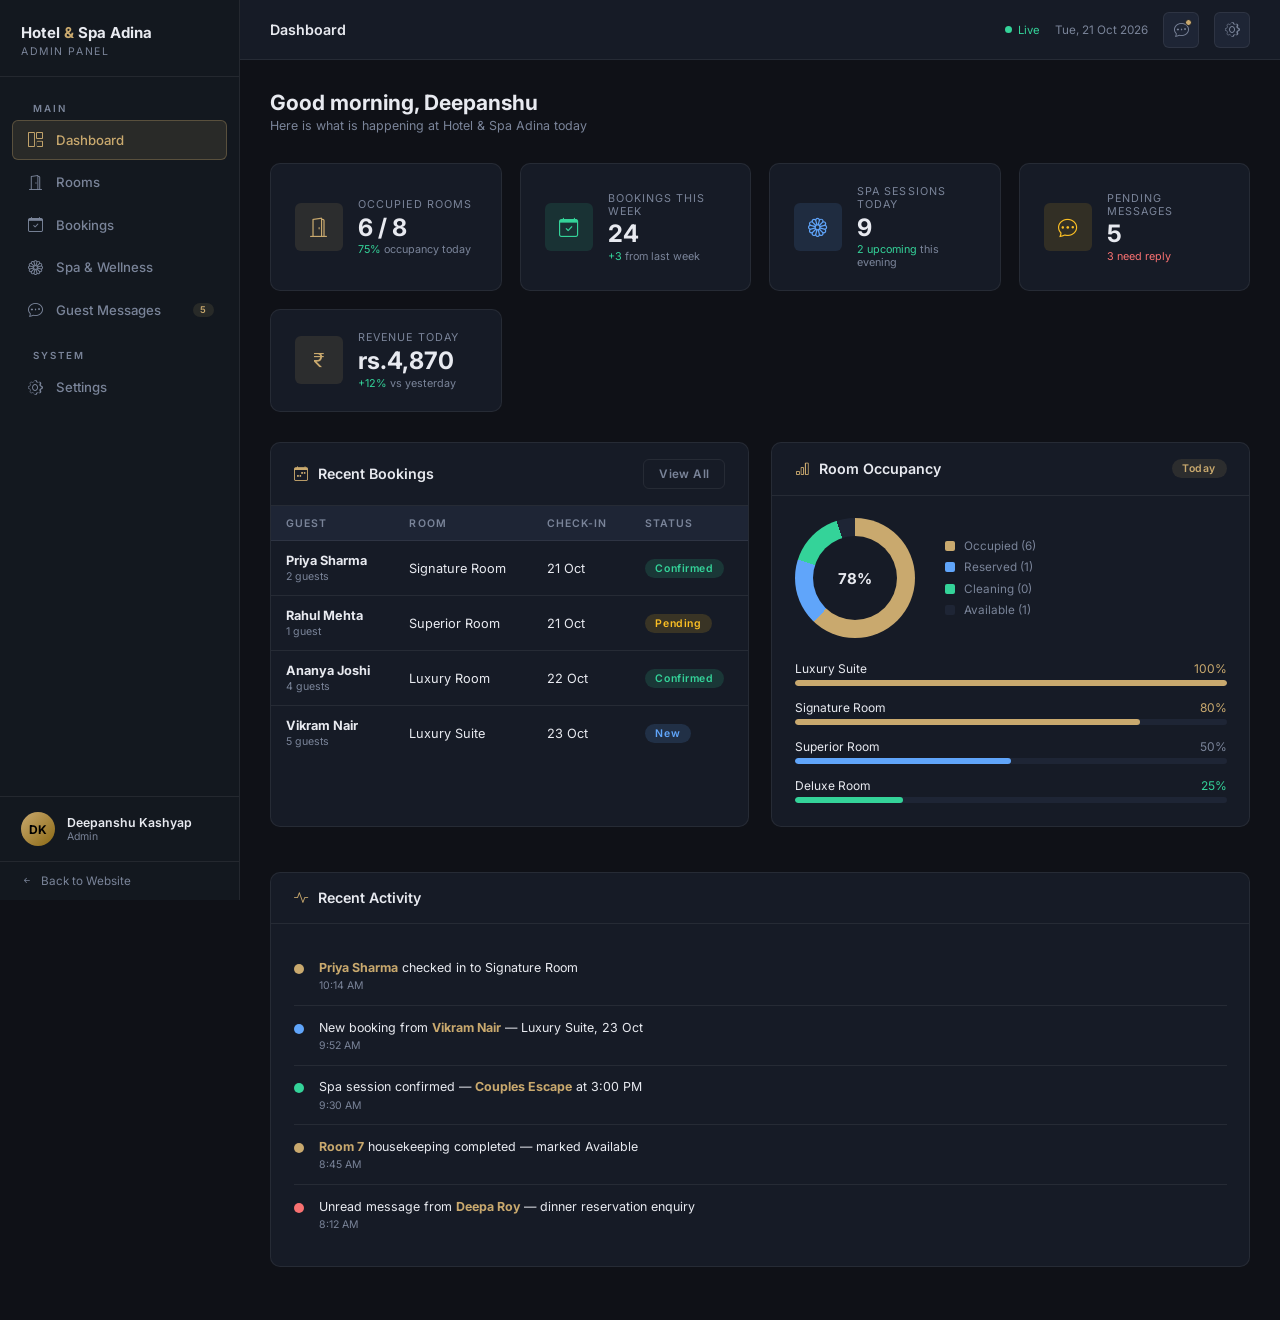
==== admin/index.html @ ebd926b5 "Built the sidebar navigation, topbar, and dashboard overview with stat cards and occupancy charts" ====
﻿<!DOCTYPE html><html lang="en"><head><meta charset="UTF-8"/><meta name="viewport" content="width=device-width,initial-scale=1.0"/><title>Admin Panel | Hotel &amp; Spa Adina</title><meta name="description" content="Internal admin dashboard for Hotel &amp; Spa Adina staff."/><link rel="stylesheet" href="https://cdn.jsdelivr.net/npm/bootstrap-icons@1.11.3/font/bootstrap-icons.min.css"/><link rel="stylesheet" href="admin.css"/></head><body><aside class="admin-sidebar"><div class="sidebar-brand"><div class="sidebar-brand-name">Hotel <span>&amp;</span> Spa Adina</div><div class="sidebar-brand-sub">Admin Panel</div></div><nav class="sidebar-nav"><div class="sidebar-section-label">Main</div><a href="#panel-dashboard" class="sidebar-link link-dashboard"><i class="bi bi-grid-1x2"></i> Dashboard</a><a href="#panel-rooms" class="sidebar-link link-rooms"><i class="bi bi-door-open"></i> Rooms</a><a href="#panel-bookings" class="sidebar-link link-bookings"><i class="bi bi-calendar-check"></i> Bookings</a><a href="#panel-spa" class="sidebar-link link-spa"><i class="bi bi-flower1"></i> Spa &amp; Wellness</a><a href="#panel-messages" class="sidebar-link link-messages"><i class="bi bi-chat-dots"></i> Guest Messages <span class="badge badge-gold" style="margin-left:auto;padding:.1rem .5rem;font-size:.62rem">5</span></a><div class="sidebar-section-label">System</div><a href="#panel-settings" class="sidebar-link link-settings"><i class="bi bi-gear"></i> Settings</a></nav><div class="sidebar-footer"><div class="sidebar-user"><div class="sidebar-avatar">DK</div><div><div class="sidebar-user-name">Deepanshu Kashyap</div><div class="sidebar-user-role">Admin</div></div></div></div><a href="../index.html" class="back-to-site"><i class="bi bi-arrow-left-short"></i> Back to Website</a></aside><div class="admin-main"><header class="admin-topbar"><div class="topbar-title"><span id="title-dashboard">Dashboard</span><span id="title-rooms">Rooms</span><span id="title-bookings">Bookings</span><span id="title-spa">Spa &amp; Wellness</span><span id="title-messages">Guest Messages</span><span id="title-settings">Settings</span></div><div class="topbar-actions"><div class="topbar-live"><span class="live-dot"></span> Live</div><div class="topbar-date">Tue, 21 Oct 2026</div><a href="#panel-messages" class="topbar-badge"><i class="bi bi-chat-dots"></i><span class="badge-dot"></span></a><a href="#panel-settings" class="topbar-badge"><i class="bi bi-gear"></i></a></div></header><main class="admin-content">
<div id="panel-dashboard"><div class="page-header"><h1>Good morning, Deepanshu</h1><p>Here is what is happening at Hotel &amp; Spa Adina today</p></div><div class="stats-grid"><div class="stat-card"><div class="stat-icon gold"><i class="bi bi-door-open"></i></div><div class="stat-body"><div class="stat-label">Occupied Rooms</div><div class="stat-value">6 / 8</div><div class="stat-sub"><span class="up">75%</span> occupancy today</div></div></div><div class="stat-card"><div class="stat-icon green"><i class="bi bi-calendar-check"></i></div><div class="stat-body"><div class="stat-label">Bookings This Week</div><div class="stat-value">24</div><div class="stat-sub"><span class="up">+3</span> from last week</div></div></div><div class="stat-card"><div class="stat-icon blue"><i class="bi bi-flower1"></i></div><div class="stat-body"><div class="stat-label">Spa Sessions Today</div><div class="stat-value">9</div><div class="stat-sub"><span class="up">2 upcoming</span> this evening</div></div></div><div class="stat-card"><div class="stat-icon orange"><i class="bi bi-chat-dots"></i></div><div class="stat-body"><div class="stat-label">Pending Messages</div><div class="stat-value">5</div><div class="stat-sub"><span class="down">3 need reply</span></div></div></div><div class="stat-card"><div class="stat-icon gold"><i class="bi bi-currency-rupee"></i></div><div class="stat-body"><div class="stat-label">Revenue Today</div><div class="stat-value">rs.4,870</div><div class="stat-sub"><span class="up">+12%</span> vs yesterday</div></div></div></div><div class="two-col" style="margin-bottom:1.5rem"><div class="card"><div class="card-header"><h2><i class="bi bi-calendar-week" style="color:var(--gold);margin-right:.4rem"></i> Recent Bookings</h2><a href="#panel-bookings" class="btn-admin btn-outline">View All</a></div><div class="admin-table-wrap"><table class="admin-table"><thead><tr><th>Guest</th><th>Room</th><th>Check-in</th><th>Status</th></tr></thead><tbody><tr><td><strong>Priya Sharma</strong><br/><small style="color:var(--muted)">2 guests</small></td><td>Signature Room</td><td>21 Oct</td><td><span class="badge badge-success">Confirmed</span></td></tr><tr><td><strong>Rahul Mehta</strong><br/><small style="color:var(--muted)">1 guest</small></td><td>Superior Room</td><td>21 Oct</td><td><span class="badge badge-warning">Pending</span></td></tr><tr><td><strong>Ananya Joshi</strong><br/><small style="color:var(--muted)">4 guests</small></td><td>Luxury Room</td><td>22 Oct</td><td><span class="badge badge-success">Confirmed</span></td></tr><tr><td><strong>Vikram Nair</strong><br/><small style="color:var(--muted)">5 guests</small></td><td>Luxury Suite</td><td>23 Oct</td><td><span class="badge badge-info">New</span></td></tr></tbody></table></div></div><div class="card"><div class="card-header"><h2><i class="bi bi-bar-chart" style="color:var(--gold);margin-right:.4rem"></i> Room Occupancy</h2><span class="badge badge-gold">Today</span></div><div class="card-body"><div class="donut-wrap" style="margin-bottom:1.5rem"><div class="donut"></div><div class="donut-legend"><div class="donut-item"><div class="donut-color" style="background:var(--gold)"></div>Occupied (6)</div><div class="donut-item"><div class="donut-color" style="background:var(--info)"></div>Reserved (1)</div><div class="donut-item"><div class="donut-color" style="background:var(--success)"></div>Cleaning (0)</div><div class="donut-item"><div class="donut-color" style="background:var(--bg3)"></div>Available (1)</div></div></div><div style="display:flex;flex-direction:column;gap:.9rem"><div><div style="display:flex;justify-content:space-between;font-size:.8rem;margin-bottom:.3rem"><span>Luxury Suite</span><span style="color:var(--gold)">100%</span></div><div class="occ-bar"><div class="occ-fill" style="width:100%"></div></div></div><div><div style="display:flex;justify-content:space-between;font-size:.8rem;margin-bottom:.3rem"><span>Signature Room</span><span style="color:var(--gold)">80%</span></div><div class="occ-bar"><div class="occ-fill" style="width:80%"></div></div></div><div><div style="display:flex;justify-content:space-between;font-size:.8rem;margin-bottom:.3rem"><span>Superior Room</span><span style="color:var(--muted)">50%</span></div><div class="occ-bar"><div class="occ-fill" style="width:50%;background:var(--info)"></div></div></div><div><div style="display:flex;justify-content:space-between;font-size:.8rem;margin-bottom:.3rem"><span>Deluxe Room</span><span style="color:var(--success)">25%</span></div><div class="occ-bar"><div class="occ-fill" style="width:25%;background:var(--success)"></div></div></div></div></div></div></div><div class="card"><div class="card-header"><h2><i class="bi bi-activity" style="color:var(--gold);margin-right:.4rem"></i> Recent Activity</h2></div><div class="card-body"><div class="activity-item"><div class="activity-dot gold"></div><div class="activity-body"><div class="activity-text"><strong>Priya Sharma</strong> checked in to Signature Room</div><div class="activity-time">10:14 AM</div></div></div><div class="activity-item"><div class="activity-dot blue"></div><div class="activity-body"><div class="activity-text">New booking from <strong>Vikram Nair</strong> — Luxury Suite, 23 Oct</div><div class="activity-time">9:52 AM</div></div></div><div class="activity-item"><div class="activity-dot green"></div><div class="activity-body"><div class="activity-text">Spa session confirmed — <strong>Couples Escape</strong> at 3:00 PM</div><div class="activity-time">9:30 AM</div></div></div><div class="activity-item"><div class="activity-dot gold"></div><div class="activity-body"><div class="activity-text"><strong>Room 7</strong> housekeeping completed — marked Available</div><div class="activity-time">8:45 AM</div></div></div><div class="activity-item"><div class="activity-dot red"></div><div class="activity-body"><div class="activity-text">Unread message from <strong>Deepa Roy</strong> — dinner reservation enquiry</div><div class="activity-time">8:12 AM</div></div></div></div></div></div>
<div id="panel-rooms"><div class="page-header"><h1>Rooms Management</h1><p>All 8 rooms — live availability, rates, and status</p></div><div class="stats-grid" style="grid-template-columns:repeat(4,1fr)"><div class="stat-card"><div class="stat-icon gold"><i class="bi bi-check-circle"></i></div><div class="stat-body"><div class="stat-label">Available</div><div class="stat-value">2</div></div></div><div class="stat-card"><div class="stat-icon blue"><i class="bi bi-person-fill"></i></div><div class="stat-body"><div class="stat-label">Occupied</div><div class="stat-value">6</div></div></div><div class="stat-card"><div class="stat-icon orange"><i class="bi bi-tools"></i></div><div class="stat-body"><div class="stat-label">Maintenance</div><div class="stat-value">0</div></div></div><div class="stat-card"><div class="stat-icon green"><i class="bi bi-star"></i></div><div class="stat-body"><div class="stat-label">Avg Rating</div><div class="stat-value">4.7</div></div></div></div><div class="card"><div class="card-header"><h2><i class="bi bi-door-open" style="color:var(--gold);margin-right:.4rem"></i> All Rooms</h2><a href="../rooms.html" target="_blank" class="btn-admin btn-outline"><i class="bi bi-eye"></i> View Public Page</a></div><div class="admin-table-wrap"><table class="admin-table"><thead><tr><th>ID</th><th>Room Name</th><th>Size</th><th>Capacity</th><th>Bed Type</th><th>Rate / Night</th><th>Status</th><th>This Week Occupancy</th></tr></thead><tbody><tr><td style="color:var(--muted)">#R01</td><td><strong>Superior Room</strong></td><td>30 m2</td><td>1 guest</td><td>Queen bed</td><td style="color:var(--gold);font-weight:600">rs.115</td><td><span class="badge badge-success">Available</span></td><td><div class="occ-bar-wrap"><div class="occ-bar"><div class="occ-fill" style="width:40%"></div></div><span class="occ-label">40%</span></div></td></tr><tr><td style="color:var(--muted)">#R02</td><td><strong>Signature Room</strong></td><td>70 m2</td><td>2 guests</td><td>King bed</td><td style="color:var(--gold);font-weight:600">rs.220</td><td><span class="badge badge-info">Occupied</span></td><td><div class="occ-bar-wrap"><div class="occ-bar"><div class="occ-fill" style="width:80%"></div></div><span class="occ-label">80%</span></div></td></tr><tr><td style="color:var(--muted)">#R03</td><td><strong>Deluxe Room</strong></td><td>50 m2</td><td>3 guests</td><td>King + sofa</td><td style="color:var(--gold);font-weight:600">rs.265</td><td><span class="badge badge-info">Occupied</span></td><td><div class="occ-bar-wrap"><div class="occ-bar"><div class="occ-fill" style="width:70%"></div></div><span class="occ-label">70%</span></div></td></tr><tr><td style="color:var(--muted)">#R04</td><td><strong>Luxury Room</strong></td><td>50 m2</td><td>4 guests</td><td>King + twin</td><td style="color:var(--gold);font-weight:600">rs.289</td><td><span class="badge badge-info">Occupied</span></td><td><div class="occ-bar-wrap"><div class="occ-bar"><div class="occ-fill" style="width:90%"></div></div><span class="occ-label">90%</span></div></td></tr><tr><td style="color:var(--muted)">#R05</td><td><strong>Luxury Suite</strong></td><td>90 m2</td><td>5 guests</td><td>King + 2 twin</td><td style="color:var(--gold);font-weight:600">rs.320</td><td><span class="badge badge-info">Occupied</span></td><td><div class="occ-bar-wrap"><div class="occ-bar"><div class="occ-fill" style="width:100%"></div></div><span class="occ-label">100%</span></div></td></tr><tr><td style="color:var(--muted)">#R06</td><td><strong>Deluxe Family Room</strong></td><td>45 m2</td><td>6 guests</td><td>2 double beds</td><td style="color:var(--gold);font-weight:600">rs.344</td><td><span class="badge badge-success">Available</span></td><td><div class="occ-bar-wrap"><div class="occ-bar"><div class="occ-fill" style="width:25%;background:var(--success)"></div></div><span class="occ-label">25%</span></div></td></tr><tr><td style="color:var(--muted)">#R07</td><td><strong>Penthouse Room</strong></td><td>84 m2</td><td>7 guests</td><td>King + 3 twin</td><td style="color:var(--gold);font-weight:600">rs.389</td><td><span class="badge badge-info">Occupied</span></td><td><div class="occ-bar-wrap"><div class="occ-bar"><div class="occ-fill" style="width:60%"></div></div><span class="occ-label">60%</span></div></td></tr><tr><td style="color:var(--muted)">#R08</td><td><strong>Grand Group Suite</strong></td><td>48 m2</td><td>8 guests</td><td>4 double beds</td><td style="color:var(--gold);font-weight:600">rs.499</td><td><span class="badge badge-info">Occupied</span></td><td><div class="occ-bar-wrap"><div class="occ-bar"><div class="occ-fill" style="width:75%"></div></div><span class="occ-label">75%</span></div></td></tr></tbody></table></div></div></div>
<div id="panel-bookings"><div class="page-header"><h1>Bookings</h1><p>All confirmed, pending, and past reservations</p></div><div class="stats-grid" style="grid-template-columns:repeat(4,1fr)"><div class="stat-card"><div class="stat-icon green"><i class="bi bi-check2-circle"></i></div><div class="stat-body"><div class="stat-label">Confirmed</div><div class="stat-value">18</div></div></div><div class="stat-card"><div class="stat-icon orange"><i class="bi bi-clock"></i></div><div class="stat-body"><div class="stat-label">Pending</div><div class="stat-value">4</div></div></div><div class="stat-card"><div class="stat-icon red"><i class="bi bi-x-circle"></i></div><div class="stat-body"><div class="stat-label">Cancelled</div><div class="stat-value">2</div></div></div><div class="stat-card"><div class="stat-icon blue"><i class="bi bi-arrow-right-circle"></i></div><div class="stat-body"><div class="stat-label">Check-outs Today</div><div class="stat-value">3</div></div></div></div><div class="card"><div class="card-header"><h2><i class="bi bi-calendar-check" style="color:var(--gold);margin-right:.4rem"></i> All Reservations</h2></div><div class="admin-table-wrap"><table class="admin-table"><thead><tr><th>Booking ID</th><th>Guest Name</th><th>Room</th><th>Check-in</th><th>Check-out</th><th>Guests</th><th>Total</th><th>Status</th></tr></thead><tbody><tr><td style="color:var(--muted)">#BK-2601</td><td><strong>Priya Sharma</strong></td><td>Signature Room</td><td>21 Oct</td><td>24 Oct</td><td>2</td><td style="color:var(--gold);font-weight:600">rs.660</td><td><span class="badge badge-success">Confirmed</span></td></tr><tr><td style="color:var(--muted)">#BK-2602</td><td><strong>Rahul Mehta</strong></td><td>Superior Room</td><td>21 Oct</td><td>22 Oct</td><td>1</td><td style="color:var(--gold);font-weight:600">rs.115</td><td><span class="badge badge-warning">Pending</span></td></tr><tr><td style="color:var(--muted)">#BK-2603</td><td><strong>Ananya Joshi</strong></td><td>Luxury Room</td><td>22 Oct</td><td>25 Oct</td><td>4</td><td style="color:var(--gold);font-weight:600">rs.1,156</td><td><span class="badge badge-success">Confirmed</span></td></tr><tr><td style="color:var(--muted)">#BK-2604</td><td><strong>Vikram Nair</strong></td><td>Luxury Suite</td><td>23 Oct</td><td>28 Oct</td><td>5</td><td style="color:var(--gold);font-weight:600">rs.1,920</td><td><span class="badge badge-info">New</span></td></tr><tr><td style="color:var(--muted)">#BK-2605</td><td><strong>Sunita Kapoor</strong></td><td>Deluxe Family</td><td>24 Oct</td><td>26 Oct</td><td>6</td><td style="color:var(--gold);font-weight:600">rs.688</td><td><span class="badge badge-warning">Pending</span></td></tr><tr><td style="color:var(--muted)">#BK-2606</td><td><strong>Arjun Rathi</strong></td><td>Penthouse Room</td><td>25 Oct</td><td>27 Oct</td><td>3</td><td style="color:var(--gold);font-weight:600">rs.778</td><td><span class="badge badge-success">Confirmed</span></td></tr><tr><td style="color:var(--muted)">#BK-2598</td><td><strong>Deepa Roy</strong></td><td>Deluxe Room</td><td>18 Oct</td><td>21 Oct</td><td>2</td><td style="color:var(--gold);font-weight:600">rs.795</td><td><span class="badge badge-muted">Checked out</span></td></tr><tr><td style="color:var(--muted)">#BK-2597</td><td><strong>Kartik Sen</strong></td><td>Grand Group Suite</td><td>13 Oct</td><td>17 Oct</td><td>8</td><td style="color:var(--gold);font-weight:600">rs.1,996</td><td><span class="badge badge-danger">Cancelled</span></td></tr></tbody></table></div></div></div>
<div id="panel-spa"><div class="page-header"><h1>Spa and Wellness</h1><p>Treatment schedule, packages, and therapist availability</p></div><div class="stats-grid" style="grid-template-columns:repeat(4,1fr)"><div class="stat-card"><div class="stat-icon blue"><i class="bi bi-calendar2-week"></i></div><div class="stat-body"><div class="stat-label">Sessions Today</div><div class="stat-value">9</div></div></div><div class="stat-card"><div class="stat-icon gold"><i class="bi bi-heart"></i></div><div class="stat-body"><div class="stat-label">Couples Packages</div><div class="stat-value">2</div></div></div><div class="stat-card"><div class="stat-icon green"><i class="bi bi-person-check"></i></div><div class="stat-body"><div class="stat-label">Therapists On Duty</div><div class="stat-value">4</div></div></div><div class="stat-card"><div class="stat-icon orange"><i class="bi bi-currency-rupee"></i></div><div class="stat-body"><div class="stat-label">Spa Revenue Today</div><div class="stat-value">rs.1,490</div></div></div></div><div class="two-col"><div class="card"><div class="card-header"><h2><i class="bi bi-clock" style="color:var(--gold);margin-right:.4rem"></i> Today Schedule</h2></div><div class="admin-table-wrap"><table class="admin-table"><thead><tr><th>Time</th><th>Treatment</th><th>Guest</th><th>Duration</th><th>Status</th></tr></thead><tbody><tr><td style="color:var(--gold);font-weight:600">9:00 AM</td><td>Swedish Massage</td><td>Priya S.</td><td>60 min</td><td><span class="badge badge-muted">Done</span></td></tr><tr><td style="color:var(--gold);font-weight:600">10:30 AM</td><td>Hydrating Facial</td><td>Ananya J.</td><td>45 min</td><td><span class="badge badge-muted">Done</span></td></tr><tr><td style="color:var(--gold);font-weight:600">12:00 PM</td><td>Hot Stone Massage</td><td>Rahul M.</td><td>75 min</td><td><span class="badge badge-success">Confirmed</span></td></tr><tr><td style="color:var(--gold);font-weight:600">2:00 PM</td><td>Body Scrub</td><td>Sunita K.</td><td>40 min</td><td><span class="badge badge-success">Confirmed</span></td></tr><tr><td style="color:var(--gold);font-weight:600">3:00 PM</td><td>Couples Escape</td><td>Vikram and Mrs Nair</td><td>75 min</td><td><span class="badge badge-info">Upcoming</span></td></tr><tr><td style="color:var(--gold);font-weight:600">5:00 PM</td><td>Thermal Pool</td><td>Arjun R.</td><td>90 min</td><td><span class="badge badge-info">Upcoming</span></td></tr></tbody></table></div></div><div class="card"><div class="card-header"><h2><i class="bi bi-star" style="color:var(--gold);margin-right:.4rem"></i> Package Bookings</h2><a href="../spa.html" target="_blank" class="btn-admin btn-outline"><i class="bi bi-eye"></i> Spa Page</a></div><div class="card-body"><div style="display:flex;flex-direction:column;gap:1.2rem"><div><div style="display:flex;justify-content:space-between;font-size:.85rem;margin-bottom:.4rem"><span><strong>Couples Escape</strong></span><span style="color:var(--gold)">12 bookings</span></div><div class="occ-bar"><div class="occ-fill" style="width:85%"></div></div></div><div><div style="display:flex;justify-content:space-between;font-size:.85rem;margin-bottom:.4rem"><span><strong>Relax and Renew</strong></span><span style="color:var(--info)">8 bookings</span></div><div class="occ-bar"><div class="occ-fill" style="width:57%;background:var(--info)"></div></div></div><div><div style="display:flex;justify-content:space-between;font-size:.85rem;margin-bottom:.4rem"><span><strong>Ultimate Wellness Day</strong></span><span style="color:var(--success)">4 bookings</span></div><div class="occ-bar"><div class="occ-fill" style="width:29%;background:var(--success)"></div></div></div></div><div style="margin-top:1.5rem;padding-top:1.2rem;border-top:1px solid var(--border)"><div class="stat-label" style="margin-bottom:.8rem">Therapist Availability</div><div style="display:flex;flex-direction:column;gap:.6rem"><div style="display:flex;align-items:center;justify-content:space-between;font-size:.83rem"><span>Dr. Meera Singh</span><span class="badge badge-success">Available</span></div><div style="display:flex;align-items:center;justify-content:space-between;font-size:.83rem"><span>Ravi Kumar</span><span class="badge badge-warning">In Session</span></div><div style="display:flex;align-items:center;justify-content:space-between;font-size:.83rem"><span>Kavya Nair</span><span class="badge badge-warning">In Session</span></div><div style="display:flex;align-items:center;justify-content:space-between;font-size:.83rem"><span>Anil Sharma</span><span class="badge badge-success">Available</span></div></div></div></div></div></div></div>
<div id="panel-messages"><div class="page-header"><h1>Guest Messages</h1><p>All enquiries submitted through the website contact form</p></div><div class="two-col" style="margin-bottom:1.5rem"><div class="stat-card"><div class="stat-icon gold"><i class="bi bi-envelope"></i></div><div class="stat-body"><div class="stat-label">Total Messages</div><div class="stat-value">5</div><div class="stat-sub">This week</div></div></div><div class="stat-card"><div class="stat-icon orange"><i class="bi bi-exclamation-circle"></i></div><div class="stat-body"><div class="stat-label">Awaiting Reply</div><div class="stat-value">3</div><div class="stat-sub"><span class="down">Reply within 2 hours</span></div></div></div></div><div class="card"><div class="card-header"><h2><i class="bi bi-chat-dots" style="color:var(--gold);margin-right:.4rem"></i> Inbox</h2><span class="badge badge-warning">3 unread</span></div><div class="card-body"><div class="msg-item msg-unread"><div class="msg-avatar">DR</div><div style="flex:1"><div><span class="msg-name">Deepa Roy</span><span class="msg-time">21 Oct, 8:12 AM</span><span class="badge badge-warning" style="margin-left:.5rem;font-size:.62rem">Unread</span></div><div class="msg-text">Hi, I was hoping to book a dinner reservation for tomorrow evening for 4 people. Do you have availability at the rooftop restaurant?</div><div style="margin-top:.5rem;display:flex;gap:.5rem"><a href="mailto:hello@hotelaadina.in" class="btn-admin btn-gold" style="font-size:.72rem"><i class="bi bi-reply"></i> Reply</a><span class="badge badge-muted">Dining</span></div></div></div><div class="msg-item msg-unread"><div class="msg-avatar blue">SK</div><div style="flex:1"><div><span class="msg-name">Sunita Kapoor</span><span class="msg-time">21 Oct, 7:45 AM</span><span class="badge badge-warning" style="margin-left:.5rem;font-size:.62rem">Unread</span></div><div class="msg-text">We would like to extend our stay by 2 nights. Is the Deluxe Family Room still available? Please confirm the extended rate.</div><div style="margin-top:.5rem;display:flex;gap:.5rem"><a href="mailto:hello@hotelaadina.in" class="btn-admin btn-gold" style="font-size:.72rem"><i class="bi bi-reply"></i> Reply</a><span class="badge badge-muted">Room Booking</span></div></div></div><div class="msg-item msg-unread"><div class="msg-avatar green">AR</div><div style="flex:1"><div><span class="msg-name">Arjun Rathi</span><span class="msg-time">20 Oct, 6:30 PM</span><span class="badge badge-warning" style="margin-left:.5rem;font-size:.62rem">Unread</span></div><div class="msg-text">Can I add the Ultimate Wellness Day spa package to my stay? I arrive on 25 Oct and would like to book it for the afternoon.</div><div style="margin-top:.5rem;display:flex;gap:.5rem"><a href="mailto:hello@hotelaadina.in" class="btn-admin btn-gold" style="font-size:.72rem"><i class="bi bi-reply"></i> Reply</a><span class="badge badge-muted">Spa</span></div></div></div><div class="msg-item"><div class="msg-avatar orange">VN</div><div style="flex:1"><div><span class="msg-name">Vikram Nair</span><span class="msg-time">20 Oct, 2:15 PM</span><span class="badge badge-success" style="margin-left:.5rem;font-size:.62rem">Replied</span></div><div class="msg-text">Thank you for confirming my Luxury Suite booking. Could you arrange airport pickup on 23 Oct at 4 PM from IGI?</div><div style="margin-top:.5rem"><span class="badge badge-muted">Room Booking</span></div></div></div><div class="msg-item"><div class="msg-avatar">PS</div><div style="flex:1"><div><span class="msg-name">Priya Sharma</span><span class="msg-time">20 Oct, 11:00 AM</span><span class="badge badge-success" style="margin-left:.5rem;font-size:.62rem">Replied</span></div><div class="msg-text">We had an amazing stay! The Signature Room was beautiful. Will definitely be coming back. Please add us to the newsletter.</div><div style="margin-top:.5rem"><span class="badge badge-muted">Feedback</span></div></div></div></div></div></div>
<div id="panel-settings"><div class="page-header"><h1>Settings</h1><p>Hotel profile, notifications, and team access</p></div><div class="two-col"><div class="card"><div class="card-header"><h2><i class="bi bi-building" style="color:var(--gold);margin-right:.4rem"></i> Hotel Information</h2></div><div class="card-body"><div class="setting-row"><div><div class="setting-label">Hotel Name</div><div class="setting-desc">Shown across the site header and footer</div></div><div class="setting-control"><input class="setting-input" type="text" value="Hotel and Spa Adina" readonly/></div></div><div class="setting-row"><div><div class="setting-label">Contact Email</div><div class="setting-desc">Guest-facing email address</div></div><div class="setting-control"><input class="setting-input" type="email" value="hello@hotelaadina.in" readonly/></div></div><div class="setting-row"><div><div class="setting-label">Phone</div><div class="setting-desc">Reception direct line</div></div><div class="setting-control"><input class="setting-input" type="tel" value="+91 11 2345 6789" readonly/></div></div><div class="setting-row"><div><div class="setting-label">Address</div><div class="setting-desc">Physical location</div></div><div class="setting-control"><input class="setting-input" type="text" value="12 Luxury Lane, New Delhi" readonly/></div></div><div class="setting-row"><div><div class="setting-label">Currency</div><div class="setting-desc">Used across all price displays</div></div><div class="setting-control"><input class="setting-input" type="text" value="INR (rs.)" readonly/></div></div></div></div><div><div class="card" style="margin-bottom:1.5rem"><div class="card-header"><h2><i class="bi bi-bell" style="color:var(--gold);margin-right:.4rem"></i> Notifications</h2></div><div class="card-body"><div class="setting-row"><div><div class="setting-label">New Booking Alerts</div><div class="setting-desc">Notify when a new reservation arrives</div></div><div class="setting-control"><div class="toggle-switch on"></div></div></div><div class="setting-row"><div><div class="setting-label">Guest Messages</div><div class="setting-desc">Alert on new contact form submissions</div></div><div class="setting-control"><div class="toggle-switch on"></div></div></div><div class="setting-row"><div><div class="setting-label">Spa Session Reminders</div><div class="setting-desc">15 min reminder before each session</div></div><div class="setting-control"><div class="toggle-switch on"></div></div></div><div class="setting-row"><div><div class="setting-label">Daily Revenue Report</div><div class="setting-desc">Email summary at 11 PM nightly</div></div><div class="setting-control"><div class="toggle-switch"></div></div></div></div></div><div class="card"><div class="card-header"><h2><i class="bi bi-people" style="color:var(--gold);margin-right:.4rem"></i> Team Access</h2></div><div class="card-body"><div style="display:flex;flex-direction:column;gap:.8rem"><div style="display:flex;align-items:center;justify-content:space-between"><div style="display:flex;align-items:center;gap:.7rem"><div class="sidebar-avatar" style="width:30px;height:30px;font-size:.7rem">DK</div><div><div style="font-size:.85rem;font-weight:600">Deepanshu Kashyap</div><div style="font-size:.72rem;color:var(--muted)">Admin - Lead</div></div></div><span class="badge badge-gold">Admin</span></div><div style="display:flex;align-items:center;justify-content:space-between"><div style="display:flex;align-items:center;gap:.7rem"><div class="sidebar-avatar" style="width:30px;height:30px;font-size:.7rem;background:linear-gradient(135deg,var(--info),#2563eb);color:#fff">AG</div><div><div style="font-size:.85rem;font-weight:600">Ayush Gupta</div><div style="font-size:.72rem;color:var(--muted)">UI - Rooms and Spa</div></div></div><span class="badge badge-info">Editor</span></div><div style="display:flex;align-items:center;justify-content:space-between"><div style="display:flex;align-items:center;gap:.7rem"><div class="sidebar-avatar" style="width:30px;height:30px;font-size:.7rem;background:linear-gradient(135deg,var(--success),#059669);color:#fff">AT</div><div><div style="font-size:.85rem;font-weight:600">Ayush Tyagi</div><div style="font-size:.72rem;color:var(--muted)">Dining and Contact</div></div></div><span class="badge badge-success">Editor</span></div></div></div></div></div></div></div></main></div></body></html>
---- admin/admin.css ----
﻿/* Hotel & Spa Adina - Admin Panel CSS | Author: Deepanshu Kashyap */
@import url("https://fonts.googleapis.com/css2?family=Inter:wght@300;400;500;600;700&display=swap");
:root{--bg:#0f1117;--bg2:#161b26;--bg3:#1e2535;--sidebar:#13181f;--border:rgba(255,255,255,0.07);--gold:#c9a96e;--gold-dim:rgba(201,169,110,0.12);--gold-border:rgba(201,169,110,0.3);--text:#e8eaf0;--muted:#7a8499;--success:#34d399;--warning:#fbbf24;--danger:#f87171;--info:#60a5fa;--radius:10px;--radius-sm:6px;--shadow:0 4px 24px rgba(0,0,0,0.35);--transition:0.25s ease;--sidebar-w:240px}
*,*::before,*::after{box-sizing:border-box;margin:0;padding:0}
html{font-size:15px;scroll-behavior:smooth}
body{font-family:"Inter",system-ui,sans-serif;background:var(--bg);color:var(--text);min-height:100vh;display:flex}
/* SIDEBAR */
.admin-sidebar{width:var(--sidebar-w);background:var(--sidebar);border-right:1px solid var(--border);display:flex;flex-direction:column;position:fixed;top:0;left:0;bottom:0;z-index:100;overflow-y:auto}
.sidebar-brand{padding:1.6rem 1.4rem 1.2rem;border-bottom:1px solid var(--border)}
.sidebar-brand-name{font-size:1rem;font-weight:700;color:var(--text);line-height:1.2}
.sidebar-brand-name span{color:var(--gold)}
.sidebar-brand-sub{font-size:.7rem;color:var(--muted);text-transform:uppercase;letter-spacing:.15em;margin-top:.2rem}
.sidebar-section-label{font-size:.65rem;text-transform:uppercase;letter-spacing:.2em;color:var(--muted);padding:1.2rem 1.4rem .4rem;font-weight:600}
.sidebar-nav{padding:.5rem .8rem;flex:1}
.sidebar-link{display:flex;align-items:center;gap:.75rem;padding:.65rem .8rem;border-radius:var(--radius-sm);color:var(--muted);text-decoration:none;font-size:.88rem;font-weight:500;transition:var(--transition);margin-bottom:2px;border:1px solid transparent}
.sidebar-link i{font-size:1rem;width:20px;text-align:center;flex-shrink:0}
.sidebar-link:hover{background:var(--bg3);color:var(--text)}
/* CSS target-based navigation */
#panel-dashboard{display:block}
#panel-rooms,#panel-bookings,#panel-spa,#panel-messages,#panel-settings{display:none}
#panel-rooms:target,#panel-bookings:target,#panel-spa:target,#panel-messages:target,#panel-settings:target{display:block}
body:has(#panel-rooms:target) #panel-dashboard,body:has(#panel-bookings:target) #panel-dashboard,body:has(#panel-spa:target) #panel-dashboard,body:has(#panel-messages:target) #panel-dashboard,body:has(#panel-settings:target) #panel-dashboard{display:none}
body:not(:has(#panel-rooms:target)):not(:has(#panel-bookings:target)):not(:has(#panel-spa:target)):not(:has(#panel-messages:target)):not(:has(#panel-settings:target)) .link-dashboard,body:has(#panel-dashboard:target) .link-dashboard{background:var(--gold-dim);color:var(--gold);border-color:var(--gold-border)}
body:has(#panel-rooms:target) .link-rooms{background:var(--gold-dim);color:var(--gold);border-color:var(--gold-border)}
body:has(#panel-bookings:target) .link-bookings{background:var(--gold-dim);color:var(--gold);border-color:var(--gold-border)}
body:has(#panel-spa:target) .link-spa{background:var(--gold-dim);color:var(--gold);border-color:var(--gold-border)}
body:has(#panel-messages:target) .link-messages{background:var(--gold-dim);color:var(--gold);border-color:var(--gold-border)}
body:has(#panel-settings:target) .link-settings{background:var(--gold-dim);color:var(--gold);border-color:var(--gold-border)}
/* topbar title changes */
body:not(:has(#panel-rooms:target)):not(:has(#panel-bookings:target)):not(:has(#panel-spa:target)):not(:has(#panel-messages:target)):not(:has(#panel-settings:target)) #title-dashboard{display:inline}
#title-dashboard,#title-rooms,#title-bookings,#title-spa,#title-messages,#title-settings{display:none}
body:has(#panel-rooms:target) #title-rooms{display:inline}
body:has(#panel-bookings:target) #title-bookings{display:inline}
body:has(#panel-spa:target) #title-spa{display:inline}
body:has(#panel-messages:target) #title-messages{display:inline}
body:has(#panel-settings:target) #title-settings{display:inline}
/* Sidebar footer */
.sidebar-footer{padding:1rem 1.4rem;border-top:1px solid var(--border)}
.sidebar-user{display:flex;align-items:center;gap:.8rem}
.sidebar-avatar{width:34px;height:34px;border-radius:50%;background:linear-gradient(135deg,var(--gold),#8b6914);display:flex;align-items:center;justify-content:center;font-size:.8rem;font-weight:700;color:#000;flex-shrink:0}
.sidebar-user-name{font-size:.82rem;font-weight:600}
.sidebar-user-role{font-size:.7rem;color:var(--muted)}
.back-to-site{display:flex;align-items:center;gap:.5rem;font-size:.78rem;color:var(--muted);text-decoration:none;padding:.8rem 1.4rem;border-top:1px solid var(--border);transition:color var(--transition)}
.back-to-site:hover{color:var(--gold)}
/* MAIN */
.admin-main{margin-left:var(--sidebar-w);flex:1;display:flex;flex-direction:column;min-height:100vh}
.admin-topbar{height:60px;background:var(--bg2);border-bottom:1px solid var(--border);display:flex;align-items:center;justify-content:space-between;padding:0 2rem;position:sticky;top:0;z-index:50}
.topbar-title{font-size:.95rem;font-weight:600;color:var(--text)}
.topbar-actions{display:flex;align-items:center;gap:1rem}
.topbar-badge{position:relative;display:flex;align-items:center;justify-content:center;width:36px;height:36px;border-radius:var(--radius-sm);background:var(--bg3);border:1px solid var(--border);cursor:pointer;color:var(--muted);font-size:1rem;transition:var(--transition);text-decoration:none}
.topbar-badge:hover{color:var(--text);background:var(--bg)}
.badge-dot{position:absolute;top:6px;right:6px;width:7px;height:7px;border-radius:50%;background:var(--gold);border:1px solid var(--bg2)}
.topbar-date{font-size:.78rem;color:var(--muted)}
.topbar-live{display:flex;align-items:center;gap:.4rem;font-size:.75rem;color:var(--success)}
.live-dot{width:7px;height:7px;border-radius:50%;background:var(--success);animation:pulse 2s infinite}
@keyframes pulse{0%,100%{opacity:1}50%{opacity:.3}}
.admin-content{padding:2rem;flex:1}
.page-header{margin-bottom:2rem}
.page-header h1{font-size:1.4rem;font-weight:700;color:var(--text);margin-bottom:.2rem}
.page-header p{font-size:.83rem;color:var(--muted)}
/* STAT CARDS */
.stats-grid{display:grid;grid-template-columns:repeat(auto-fit,minmax(200px,1fr));gap:1.2rem;margin-bottom:2rem}
.stat-card{background:var(--bg2);border:1px solid var(--border);border-radius:var(--radius);padding:1.4rem 1.6rem;display:flex;align-items:center;gap:1rem;transition:var(--transition)}
.stat-card:hover{border-color:var(--gold-border);transform:translateY(-2px);box-shadow:var(--shadow)}
.stat-icon{width:48px;height:48px;border-radius:var(--radius-sm);display:flex;align-items:center;justify-content:center;font-size:1.3rem;flex-shrink:0}
.stat-icon.gold{background:var(--gold-dim);color:var(--gold)}
.stat-icon.green{background:rgba(52,211,153,.12);color:var(--success)}
.stat-icon.blue{background:rgba(96,165,250,.12);color:var(--info)}
.stat-icon.orange{background:rgba(251,191,36,.12);color:var(--warning)}
.stat-icon.red{background:rgba(248,113,113,.12);color:var(--danger)}
.stat-label{font-size:.72rem;color:var(--muted);text-transform:uppercase;letter-spacing:.1em;margin-bottom:.3rem}
.stat-value{font-size:1.6rem;font-weight:700;color:var(--text);line-height:1}
.stat-sub{font-size:.72rem;color:var(--muted);margin-top:.25rem}
.stat-sub .up{color:var(--success)}
.stat-sub .down{color:var(--danger)}
/* CARD */
.card{background:var(--bg2);border:1px solid var(--border);border-radius:var(--radius);overflow:hidden;margin-bottom:1.5rem}
.card-header{display:flex;align-items:center;justify-content:space-between;padding:1.1rem 1.5rem;border-bottom:1px solid var(--border)}
.card-header h2{font-size:.95rem;font-weight:600;color:var(--text)}
.card-body{padding:1.5rem}
/* TABLE */
.admin-table-wrap{overflow-x:auto}
.admin-table{width:100%;border-collapse:collapse;font-size:.85rem}
.admin-table th{text-align:left;padding:.7rem 1rem;font-size:.7rem;text-transform:uppercase;letter-spacing:.1em;color:var(--muted);border-bottom:1px solid var(--border);background:var(--bg3);font-weight:600}
.admin-table td{padding:.8rem 1rem;border-bottom:1px solid var(--border);color:var(--text);vertical-align:middle}
.admin-table tr:last-child td{border-bottom:none}
.admin-table tr:hover td{background:rgba(255,255,255,.02)}
/* BADGES */
.badge{display:inline-block;padding:.2rem .7rem;border-radius:50px;font-size:.7rem;font-weight:600;letter-spacing:.05em}
.badge-success{background:rgba(52,211,153,.15);color:var(--success)}
.badge-warning{background:rgba(251,191,36,.15);color:var(--warning)}
.badge-danger{background:rgba(248,113,113,.15);color:var(--danger)}
.badge-info{background:rgba(96,165,250,.15);color:var(--info)}
.badge-gold{background:var(--gold-dim);color:var(--gold)}
.badge-muted{background:rgba(255,255,255,.07);color:var(--muted)}
/* GRID LAYOUTS */
.two-col{display:grid;grid-template-columns:1fr 1fr;gap:1.5rem}
.three-col{display:grid;grid-template-columns:1fr 1fr 1fr;gap:1.5rem}
/* BUTTONS */
.btn-admin{display:inline-flex;align-items:center;gap:.4rem;padding:.45rem 1rem;border-radius:var(--radius-sm);font-size:.78rem;font-weight:600;cursor:pointer;border:1px solid transparent;text-decoration:none;transition:var(--transition);letter-spacing:.03em;font-family:inherit}
.btn-gold{background:var(--gold);color:#000;border-color:var(--gold)}
.btn-gold:hover{background:#b89050}
.btn-outline{background:transparent;border-color:var(--border);color:var(--muted)}
.btn-outline:hover{border-color:var(--gold-border);color:var(--gold)}
.btn-ghost{background:var(--bg3);color:var(--muted);border-color:var(--border)}
.btn-ghost:hover{color:var(--text)}
.btn-danger-outline{background:transparent;border-color:rgba(248,113,113,.3);color:var(--danger)}
.btn-danger-outline:hover{background:rgba(248,113,113,.1)}
/* OCCUPANCY BAR */
.occ-bar-wrap{display:flex;align-items:center;gap:.8rem}
.occ-bar{flex:1;height:6px;background:var(--bg3);border-radius:50px;overflow:hidden}
.occ-fill{height:100%;border-radius:50px;background:var(--gold)}
.occ-label{font-size:.75rem;font-weight:600;color:var(--muted);white-space:nowrap}
/* MESSAGES */
.msg-item{display:flex;align-items:flex-start;gap:1rem;padding:1rem 0;border-bottom:1px solid var(--border)}
.msg-item:last-child{border-bottom:none}
.msg-avatar{width:38px;height:38px;border-radius:50%;background:linear-gradient(135deg,var(--gold),#8b6914);display:flex;align-items:center;justify-content:center;font-size:.82rem;font-weight:700;color:#000;flex-shrink:0}
.msg-avatar.blue{background:linear-gradient(135deg,var(--info),#2563eb);color:#fff}
.msg-avatar.green{background:linear-gradient(135deg,var(--success),#059669);color:#fff}
.msg-avatar.orange{background:linear-gradient(135deg,var(--warning),#d97706);color:#000}
.msg-name{font-size:.88rem;font-weight:600}
.msg-time{font-size:.7rem;color:var(--muted);margin-left:.5rem}
.msg-text{font-size:.82rem;color:var(--muted);margin-top:.2rem;line-height:1.5}
.msg-unread .msg-name::after{content:"";display:inline-block;width:6px;height:6px;background:var(--gold);border-radius:50%;margin-left:6px;vertical-align:middle}
/* ACTIVITY */
.activity-item{display:flex;align-items:flex-start;gap:1rem;padding:.85rem 0;border-bottom:1px solid var(--border)}
.activity-item:last-child{border-bottom:none}
.activity-dot{width:10px;height:10px;border-radius:50%;margin-top:5px;flex-shrink:0}
.activity-dot.gold{background:var(--gold)}
.activity-dot.green{background:var(--success)}
.activity-dot.blue{background:var(--info)}
.activity-dot.red{background:var(--danger)}
.activity-text{font-size:.83rem;color:var(--text);line-height:1.45}
.activity-text strong{color:var(--gold)}
.activity-time{font-size:.7rem;color:var(--muted);margin-top:.15rem}
/* SETTINGS */
.setting-row{display:flex;align-items:flex-start;justify-content:space-between;gap:2rem;padding:1.2rem 0;border-bottom:1px solid var(--border)}
.setting-row:last-child{border-bottom:none}
.setting-label{font-size:.88rem;font-weight:600;margin-bottom:.2rem}
.setting-desc{font-size:.78rem;color:var(--muted)}
.setting-control{flex-shrink:0}
.toggle-switch{width:40px;height:22px;background:var(--bg3);border:1px solid var(--border);border-radius:50px;position:relative;cursor:default;flex-shrink:0;display:inline-block}
.toggle-switch.on{background:var(--gold-dim);border-color:var(--gold-border)}
.toggle-switch::after{content:"";position:absolute;top:3px;left:3px;width:14px;height:14px;border-radius:50%;background:var(--muted)}
.toggle-switch.on::after{left:21px;background:var(--gold)}
.setting-input{background:var(--bg3);border:1px solid var(--border);border-radius:var(--radius-sm);padding:.45rem .9rem;color:var(--text);font-size:.85rem;font-family:inherit;width:220px}
.setting-input:focus{outline:none;border-color:var(--gold-border)}
/* DONUT */
.donut-wrap{display:flex;align-items:center;gap:2rem}
.donut{width:120px;height:120px;border-radius:50%;background:conic-gradient(var(--gold) 0% 62%,var(--info) 62% 80%,var(--success) 80% 95%,var(--bg3) 95% 100%);position:relative;flex-shrink:0}
.donut::after{content:"78%";position:absolute;inset:18px;border-radius:50%;background:var(--bg2);display:flex;align-items:center;justify-content:center;font-size:1rem;font-weight:700;color:var(--text)}
.donut-legend{display:flex;flex-direction:column;gap:.5rem}
.donut-item{display:flex;align-items:center;gap:.6rem;font-size:.78rem;color:var(--muted)}
.donut-color{width:10px;height:10px;border-radius:2px;flex-shrink:0}
/* RESPONSIVE */
@media(max-width:900px){.two-col,.three-col{grid-template-columns:1fr}}
@media(max-width:768px){:root{--sidebar-w:0px}.admin-sidebar{display:none}.admin-main{margin-left:0}.stats-grid{grid-template-columns:1fr 1fr}}
@media(max-width:480px){.stats-grid{grid-template-columns:1fr}}
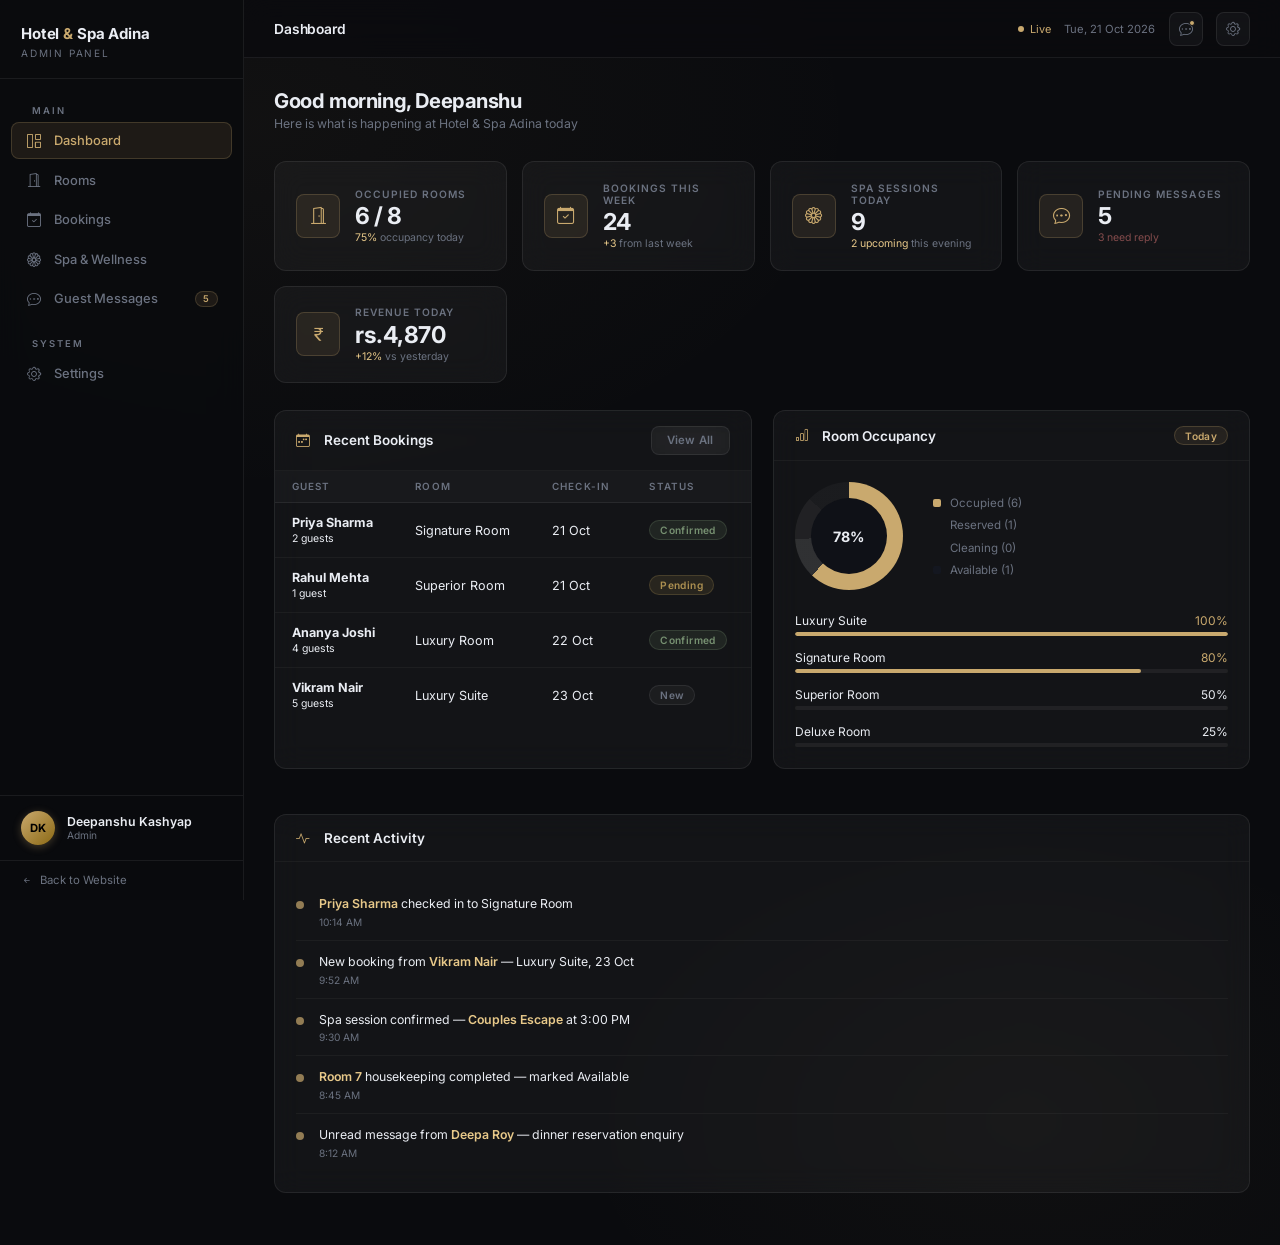
==== commit aa04adf7: "Updated admin UI with premium dark glassmorphism look and clean subtle accents" ====
--- a/admin/index.html
+++ b/admin/index.html
@@ -1,7 +1,992 @@
-﻿<!DOCTYPE html><html lang="en"><head><meta charset="UTF-8"/><meta name="viewport" content="width=device-width,initial-scale=1.0"/><title>Admin Panel | Hotel &amp; Spa Adina</title><meta name="description" content="Internal admin dashboard for Hotel &amp; Spa Adina staff."/><link rel="stylesheet" href="https://cdn.jsdelivr.net/npm/bootstrap-icons@1.11.3/font/bootstrap-icons.min.css"/><link rel="stylesheet" href="admin.css"/></head><body><aside class="admin-sidebar"><div class="sidebar-brand"><div class="sidebar-brand-name">Hotel <span>&amp;</span> Spa Adina</div><div class="sidebar-brand-sub">Admin Panel</div></div><nav class="sidebar-nav"><div class="sidebar-section-label">Main</div><a href="#panel-dashboard" class="sidebar-link link-dashboard"><i class="bi bi-grid-1x2"></i> Dashboard</a><a href="#panel-rooms" class="sidebar-link link-rooms"><i class="bi bi-door-open"></i> Rooms</a><a href="#panel-bookings" class="sidebar-link link-bookings"><i class="bi bi-calendar-check"></i> Bookings</a><a href="#panel-spa" class="sidebar-link link-spa"><i class="bi bi-flower1"></i> Spa &amp; Wellness</a><a href="#panel-messages" class="sidebar-link link-messages"><i class="bi bi-chat-dots"></i> Guest Messages <span class="badge badge-gold" style="margin-left:auto;padding:.1rem .5rem;font-size:.62rem">5</span></a><div class="sidebar-section-label">System</div><a href="#panel-settings" class="sidebar-link link-settings"><i class="bi bi-gear"></i> Settings</a></nav><div class="sidebar-footer"><div class="sidebar-user"><div class="sidebar-avatar">DK</div><div><div class="sidebar-user-name">Deepanshu Kashyap</div><div class="sidebar-user-role">Admin</div></div></div></div><a href="../index.html" class="back-to-site"><i class="bi bi-arrow-left-short"></i> Back to Website</a></aside><div class="admin-main"><header class="admin-topbar"><div class="topbar-title"><span id="title-dashboard">Dashboard</span><span id="title-rooms">Rooms</span><span id="title-bookings">Bookings</span><span id="title-spa">Spa &amp; Wellness</span><span id="title-messages">Guest Messages</span><span id="title-settings">Settings</span></div><div class="topbar-actions"><div class="topbar-live"><span class="live-dot"></span> Live</div><div class="topbar-date">Tue, 21 Oct 2026</div><a href="#panel-messages" class="topbar-badge"><i class="bi bi-chat-dots"></i><span class="badge-dot"></span></a><a href="#panel-settings" class="topbar-badge"><i class="bi bi-gear"></i></a></div></header><main class="admin-content">
-<div id="panel-dashboard"><div class="page-header"><h1>Good morning, Deepanshu</h1><p>Here is what is happening at Hotel &amp; Spa Adina today</p></div><div class="stats-grid"><div class="stat-card"><div class="stat-icon gold"><i class="bi bi-door-open"></i></div><div class="stat-body"><div class="stat-label">Occupied Rooms</div><div class="stat-value">6 / 8</div><div class="stat-sub"><span class="up">75%</span> occupancy today</div></div></div><div class="stat-card"><div class="stat-icon green"><i class="bi bi-calendar-check"></i></div><div class="stat-body"><div class="stat-label">Bookings This Week</div><div class="stat-value">24</div><div class="stat-sub"><span class="up">+3</span> from last week</div></div></div><div class="stat-card"><div class="stat-icon blue"><i class="bi bi-flower1"></i></div><div class="stat-body"><div class="stat-label">Spa Sessions Today</div><div class="stat-value">9</div><div class="stat-sub"><span class="up">2 upcoming</span> this evening</div></div></div><div class="stat-card"><div class="stat-icon orange"><i class="bi bi-chat-dots"></i></div><div class="stat-body"><div class="stat-label">Pending Messages</div><div class="stat-value">5</div><div class="stat-sub"><span class="down">3 need reply</span></div></div></div><div class="stat-card"><div class="stat-icon gold"><i class="bi bi-currency-rupee"></i></div><div class="stat-body"><div class="stat-label">Revenue Today</div><div class="stat-value">rs.4,870</div><div class="stat-sub"><span class="up">+12%</span> vs yesterday</div></div></div></div><div class="two-col" style="margin-bottom:1.5rem"><div class="card"><div class="card-header"><h2><i class="bi bi-calendar-week" style="color:var(--gold);margin-right:.4rem"></i> Recent Bookings</h2><a href="#panel-bookings" class="btn-admin btn-outline">View All</a></div><div class="admin-table-wrap"><table class="admin-table"><thead><tr><th>Guest</th><th>Room</th><th>Check-in</th><th>Status</th></tr></thead><tbody><tr><td><strong>Priya Sharma</strong><br/><small style="color:var(--muted)">2 guests</small></td><td>Signature Room</td><td>21 Oct</td><td><span class="badge badge-success">Confirmed</span></td></tr><tr><td><strong>Rahul Mehta</strong><br/><small style="color:var(--muted)">1 guest</small></td><td>Superior Room</td><td>21 Oct</td><td><span class="badge badge-warning">Pending</span></td></tr><tr><td><strong>Ananya Joshi</strong><br/><small style="color:var(--muted)">4 guests</small></td><td>Luxury Room</td><td>22 Oct</td><td><span class="badge badge-success">Confirmed</span></td></tr><tr><td><strong>Vikram Nair</strong><br/><small style="color:var(--muted)">5 guests</small></td><td>Luxury Suite</td><td>23 Oct</td><td><span class="badge badge-info">New</span></td></tr></tbody></table></div></div><div class="card"><div class="card-header"><h2><i class="bi bi-bar-chart" style="color:var(--gold);margin-right:.4rem"></i> Room Occupancy</h2><span class="badge badge-gold">Today</span></div><div class="card-body"><div class="donut-wrap" style="margin-bottom:1.5rem"><div class="donut"></div><div class="donut-legend"><div class="donut-item"><div class="donut-color" style="background:var(--gold)"></div>Occupied (6)</div><div class="donut-item"><div class="donut-color" style="background:var(--info)"></div>Reserved (1)</div><div class="donut-item"><div class="donut-color" style="background:var(--success)"></div>Cleaning (0)</div><div class="donut-item"><div class="donut-color" style="background:var(--bg3)"></div>Available (1)</div></div></div><div style="display:flex;flex-direction:column;gap:.9rem"><div><div style="display:flex;justify-content:space-between;font-size:.8rem;margin-bottom:.3rem"><span>Luxury Suite</span><span style="color:var(--gold)">100%</span></div><div class="occ-bar"><div class="occ-fill" style="width:100%"></div></div></div><div><div style="display:flex;justify-content:space-between;font-size:.8rem;margin-bottom:.3rem"><span>Signature Room</span><span style="color:var(--gold)">80%</span></div><div class="occ-bar"><div class="occ-fill" style="width:80%"></div></div></div><div><div style="display:flex;justify-content:space-between;font-size:.8rem;margin-bottom:.3rem"><span>Superior Room</span><span style="color:var(--muted)">50%</span></div><div class="occ-bar"><div class="occ-fill" style="width:50%;background:var(--info)"></div></div></div><div><div style="display:flex;justify-content:space-between;font-size:.8rem;margin-bottom:.3rem"><span>Deluxe Room</span><span style="color:var(--success)">25%</span></div><div class="occ-bar"><div class="occ-fill" style="width:25%;background:var(--success)"></div></div></div></div></div></div></div><div class="card"><div class="card-header"><h2><i class="bi bi-activity" style="color:var(--gold);margin-right:.4rem"></i> Recent Activity</h2></div><div class="card-body"><div class="activity-item"><div class="activity-dot gold"></div><div class="activity-body"><div class="activity-text"><strong>Priya Sharma</strong> checked in to Signature Room</div><div class="activity-time">10:14 AM</div></div></div><div class="activity-item"><div class="activity-dot blue"></div><div class="activity-body"><div class="activity-text">New booking from <strong>Vikram Nair</strong> — Luxury Suite, 23 Oct</div><div class="activity-time">9:52 AM</div></div></div><div class="activity-item"><div class="activity-dot green"></div><div class="activity-body"><div class="activity-text">Spa session confirmed — <strong>Couples Escape</strong> at 3:00 PM</div><div class="activity-time">9:30 AM</div></div></div><div class="activity-item"><div class="activity-dot gold"></div><div class="activity-body"><div class="activity-text"><strong>Room 7</strong> housekeeping completed — marked Available</div><div class="activity-time">8:45 AM</div></div></div><div class="activity-item"><div class="activity-dot red"></div><div class="activity-body"><div class="activity-text">Unread message from <strong>Deepa Roy</strong> — dinner reservation enquiry</div><div class="activity-time">8:12 AM</div></div></div></div></div></div>
-<div id="panel-rooms"><div class="page-header"><h1>Rooms Management</h1><p>All 8 rooms — live availability, rates, and status</p></div><div class="stats-grid" style="grid-template-columns:repeat(4,1fr)"><div class="stat-card"><div class="stat-icon gold"><i class="bi bi-check-circle"></i></div><div class="stat-body"><div class="stat-label">Available</div><div class="stat-value">2</div></div></div><div class="stat-card"><div class="stat-icon blue"><i class="bi bi-person-fill"></i></div><div class="stat-body"><div class="stat-label">Occupied</div><div class="stat-value">6</div></div></div><div class="stat-card"><div class="stat-icon orange"><i class="bi bi-tools"></i></div><div class="stat-body"><div class="stat-label">Maintenance</div><div class="stat-value">0</div></div></div><div class="stat-card"><div class="stat-icon green"><i class="bi bi-star"></i></div><div class="stat-body"><div class="stat-label">Avg Rating</div><div class="stat-value">4.7</div></div></div></div><div class="card"><div class="card-header"><h2><i class="bi bi-door-open" style="color:var(--gold);margin-right:.4rem"></i> All Rooms</h2><a href="../rooms.html" target="_blank" class="btn-admin btn-outline"><i class="bi bi-eye"></i> View Public Page</a></div><div class="admin-table-wrap"><table class="admin-table"><thead><tr><th>ID</th><th>Room Name</th><th>Size</th><th>Capacity</th><th>Bed Type</th><th>Rate / Night</th><th>Status</th><th>This Week Occupancy</th></tr></thead><tbody><tr><td style="color:var(--muted)">#R01</td><td><strong>Superior Room</strong></td><td>30 m2</td><td>1 guest</td><td>Queen bed</td><td style="color:var(--gold);font-weight:600">rs.115</td><td><span class="badge badge-success">Available</span></td><td><div class="occ-bar-wrap"><div class="occ-bar"><div class="occ-fill" style="width:40%"></div></div><span class="occ-label">40%</span></div></td></tr><tr><td style="color:var(--muted)">#R02</td><td><strong>Signature Room</strong></td><td>70 m2</td><td>2 guests</td><td>King bed</td><td style="color:var(--gold);font-weight:600">rs.220</td><td><span class="badge badge-info">Occupied</span></td><td><div class="occ-bar-wrap"><div class="occ-bar"><div class="occ-fill" style="width:80%"></div></div><span class="occ-label">80%</span></div></td></tr><tr><td style="color:var(--muted)">#R03</td><td><strong>Deluxe Room</strong></td><td>50 m2</td><td>3 guests</td><td>King + sofa</td><td style="color:var(--gold);font-weight:600">rs.265</td><td><span class="badge badge-info">Occupied</span></td><td><div class="occ-bar-wrap"><div class="occ-bar"><div class="occ-fill" style="width:70%"></div></div><span class="occ-label">70%</span></div></td></tr><tr><td style="color:var(--muted)">#R04</td><td><strong>Luxury Room</strong></td><td>50 m2</td><td>4 guests</td><td>King + twin</td><td style="color:var(--gold);font-weight:600">rs.289</td><td><span class="badge badge-info">Occupied</span></td><td><div class="occ-bar-wrap"><div class="occ-bar"><div class="occ-fill" style="width:90%"></div></div><span class="occ-label">90%</span></div></td></tr><tr><td style="color:var(--muted)">#R05</td><td><strong>Luxury Suite</strong></td><td>90 m2</td><td>5 guests</td><td>King + 2 twin</td><td style="color:var(--gold);font-weight:600">rs.320</td><td><span class="badge badge-info">Occupied</span></td><td><div class="occ-bar-wrap"><div class="occ-bar"><div class="occ-fill" style="width:100%"></div></div><span class="occ-label">100%</span></div></td></tr><tr><td style="color:var(--muted)">#R06</td><td><strong>Deluxe Family Room</strong></td><td>45 m2</td><td>6 guests</td><td>2 double beds</td><td style="color:var(--gold);font-weight:600">rs.344</td><td><span class="badge badge-success">Available</span></td><td><div class="occ-bar-wrap"><div class="occ-bar"><div class="occ-fill" style="width:25%;background:var(--success)"></div></div><span class="occ-label">25%</span></div></td></tr><tr><td style="color:var(--muted)">#R07</td><td><strong>Penthouse Room</strong></td><td>84 m2</td><td>7 guests</td><td>King + 3 twin</td><td style="color:var(--gold);font-weight:600">rs.389</td><td><span class="badge badge-info">Occupied</span></td><td><div class="occ-bar-wrap"><div class="occ-bar"><div class="occ-fill" style="width:60%"></div></div><span class="occ-label">60%</span></div></td></tr><tr><td style="color:var(--muted)">#R08</td><td><strong>Grand Group Suite</strong></td><td>48 m2</td><td>8 guests</td><td>4 double beds</td><td style="color:var(--gold);font-weight:600">rs.499</td><td><span class="badge badge-info">Occupied</span></td><td><div class="occ-bar-wrap"><div class="occ-bar"><div class="occ-fill" style="width:75%"></div></div><span class="occ-label">75%</span></div></td></tr></tbody></table></div></div></div>
-<div id="panel-bookings"><div class="page-header"><h1>Bookings</h1><p>All confirmed, pending, and past reservations</p></div><div class="stats-grid" style="grid-template-columns:repeat(4,1fr)"><div class="stat-card"><div class="stat-icon green"><i class="bi bi-check2-circle"></i></div><div class="stat-body"><div class="stat-label">Confirmed</div><div class="stat-value">18</div></div></div><div class="stat-card"><div class="stat-icon orange"><i class="bi bi-clock"></i></div><div class="stat-body"><div class="stat-label">Pending</div><div class="stat-value">4</div></div></div><div class="stat-card"><div class="stat-icon red"><i class="bi bi-x-circle"></i></div><div class="stat-body"><div class="stat-label">Cancelled</div><div class="stat-value">2</div></div></div><div class="stat-card"><div class="stat-icon blue"><i class="bi bi-arrow-right-circle"></i></div><div class="stat-body"><div class="stat-label">Check-outs Today</div><div class="stat-value">3</div></div></div></div><div class="card"><div class="card-header"><h2><i class="bi bi-calendar-check" style="color:var(--gold);margin-right:.4rem"></i> All Reservations</h2></div><div class="admin-table-wrap"><table class="admin-table"><thead><tr><th>Booking ID</th><th>Guest Name</th><th>Room</th><th>Check-in</th><th>Check-out</th><th>Guests</th><th>Total</th><th>Status</th></tr></thead><tbody><tr><td style="color:var(--muted)">#BK-2601</td><td><strong>Priya Sharma</strong></td><td>Signature Room</td><td>21 Oct</td><td>24 Oct</td><td>2</td><td style="color:var(--gold);font-weight:600">rs.660</td><td><span class="badge badge-success">Confirmed</span></td></tr><tr><td style="color:var(--muted)">#BK-2602</td><td><strong>Rahul Mehta</strong></td><td>Superior Room</td><td>21 Oct</td><td>22 Oct</td><td>1</td><td style="color:var(--gold);font-weight:600">rs.115</td><td><span class="badge badge-warning">Pending</span></td></tr><tr><td style="color:var(--muted)">#BK-2603</td><td><strong>Ananya Joshi</strong></td><td>Luxury Room</td><td>22 Oct</td><td>25 Oct</td><td>4</td><td style="color:var(--gold);font-weight:600">rs.1,156</td><td><span class="badge badge-success">Confirmed</span></td></tr><tr><td style="color:var(--muted)">#BK-2604</td><td><strong>Vikram Nair</strong></td><td>Luxury Suite</td><td>23 Oct</td><td>28 Oct</td><td>5</td><td style="color:var(--gold);font-weight:600">rs.1,920</td><td><span class="badge badge-info">New</span></td></tr><tr><td style="color:var(--muted)">#BK-2605</td><td><strong>Sunita Kapoor</strong></td><td>Deluxe Family</td><td>24 Oct</td><td>26 Oct</td><td>6</td><td style="color:var(--gold);font-weight:600">rs.688</td><td><span class="badge badge-warning">Pending</span></td></tr><tr><td style="color:var(--muted)">#BK-2606</td><td><strong>Arjun Rathi</strong></td><td>Penthouse Room</td><td>25 Oct</td><td>27 Oct</td><td>3</td><td style="color:var(--gold);font-weight:600">rs.778</td><td><span class="badge badge-success">Confirmed</span></td></tr><tr><td style="color:var(--muted)">#BK-2598</td><td><strong>Deepa Roy</strong></td><td>Deluxe Room</td><td>18 Oct</td><td>21 Oct</td><td>2</td><td style="color:var(--gold);font-weight:600">rs.795</td><td><span class="badge badge-muted">Checked out</span></td></tr><tr><td style="color:var(--muted)">#BK-2597</td><td><strong>Kartik Sen</strong></td><td>Grand Group Suite</td><td>13 Oct</td><td>17 Oct</td><td>8</td><td style="color:var(--gold);font-weight:600">rs.1,996</td><td><span class="badge badge-danger">Cancelled</span></td></tr></tbody></table></div></div></div>
-<div id="panel-spa"><div class="page-header"><h1>Spa and Wellness</h1><p>Treatment schedule, packages, and therapist availability</p></div><div class="stats-grid" style="grid-template-columns:repeat(4,1fr)"><div class="stat-card"><div class="stat-icon blue"><i class="bi bi-calendar2-week"></i></div><div class="stat-body"><div class="stat-label">Sessions Today</div><div class="stat-value">9</div></div></div><div class="stat-card"><div class="stat-icon gold"><i class="bi bi-heart"></i></div><div class="stat-body"><div class="stat-label">Couples Packages</div><div class="stat-value">2</div></div></div><div class="stat-card"><div class="stat-icon green"><i class="bi bi-person-check"></i></div><div class="stat-body"><div class="stat-label">Therapists On Duty</div><div class="stat-value">4</div></div></div><div class="stat-card"><div class="stat-icon orange"><i class="bi bi-currency-rupee"></i></div><div class="stat-body"><div class="stat-label">Spa Revenue Today</div><div class="stat-value">rs.1,490</div></div></div></div><div class="two-col"><div class="card"><div class="card-header"><h2><i class="bi bi-clock" style="color:var(--gold);margin-right:.4rem"></i> Today Schedule</h2></div><div class="admin-table-wrap"><table class="admin-table"><thead><tr><th>Time</th><th>Treatment</th><th>Guest</th><th>Duration</th><th>Status</th></tr></thead><tbody><tr><td style="color:var(--gold);font-weight:600">9:00 AM</td><td>Swedish Massage</td><td>Priya S.</td><td>60 min</td><td><span class="badge badge-muted">Done</span></td></tr><tr><td style="color:var(--gold);font-weight:600">10:30 AM</td><td>Hydrating Facial</td><td>Ananya J.</td><td>45 min</td><td><span class="badge badge-muted">Done</span></td></tr><tr><td style="color:var(--gold);font-weight:600">12:00 PM</td><td>Hot Stone Massage</td><td>Rahul M.</td><td>75 min</td><td><span class="badge badge-success">Confirmed</span></td></tr><tr><td style="color:var(--gold);font-weight:600">2:00 PM</td><td>Body Scrub</td><td>Sunita K.</td><td>40 min</td><td><span class="badge badge-success">Confirmed</span></td></tr><tr><td style="color:var(--gold);font-weight:600">3:00 PM</td><td>Couples Escape</td><td>Vikram and Mrs Nair</td><td>75 min</td><td><span class="badge badge-info">Upcoming</span></td></tr><tr><td style="color:var(--gold);font-weight:600">5:00 PM</td><td>Thermal Pool</td><td>Arjun R.</td><td>90 min</td><td><span class="badge badge-info">Upcoming</span></td></tr></tbody></table></div></div><div class="card"><div class="card-header"><h2><i class="bi bi-star" style="color:var(--gold);margin-right:.4rem"></i> Package Bookings</h2><a href="../spa.html" target="_blank" class="btn-admin btn-outline"><i class="bi bi-eye"></i> Spa Page</a></div><div class="card-body"><div style="display:flex;flex-direction:column;gap:1.2rem"><div><div style="display:flex;justify-content:space-between;font-size:.85rem;margin-bottom:.4rem"><span><strong>Couples Escape</strong></span><span style="color:var(--gold)">12 bookings</span></div><div class="occ-bar"><div class="occ-fill" style="width:85%"></div></div></div><div><div style="display:flex;justify-content:space-between;font-size:.85rem;margin-bottom:.4rem"><span><strong>Relax and Renew</strong></span><span style="color:var(--info)">8 bookings</span></div><div class="occ-bar"><div class="occ-fill" style="width:57%;background:var(--info)"></div></div></div><div><div style="display:flex;justify-content:space-between;font-size:.85rem;margin-bottom:.4rem"><span><strong>Ultimate Wellness Day</strong></span><span style="color:var(--success)">4 bookings</span></div><div class="occ-bar"><div class="occ-fill" style="width:29%;background:var(--success)"></div></div></div></div><div style="margin-top:1.5rem;padding-top:1.2rem;border-top:1px solid var(--border)"><div class="stat-label" style="margin-bottom:.8rem">Therapist Availability</div><div style="display:flex;flex-direction:column;gap:.6rem"><div style="display:flex;align-items:center;justify-content:space-between;font-size:.83rem"><span>Dr. Meera Singh</span><span class="badge badge-success">Available</span></div><div style="display:flex;align-items:center;justify-content:space-between;font-size:.83rem"><span>Ravi Kumar</span><span class="badge badge-warning">In Session</span></div><div style="display:flex;align-items:center;justify-content:space-between;font-size:.83rem"><span>Kavya Nair</span><span class="badge badge-warning">In Session</span></div><div style="display:flex;align-items:center;justify-content:space-between;font-size:.83rem"><span>Anil Sharma</span><span class="badge badge-success">Available</span></div></div></div></div></div></div></div>
-<div id="panel-messages"><div class="page-header"><h1>Guest Messages</h1><p>All enquiries submitted through the website contact form</p></div><div class="two-col" style="margin-bottom:1.5rem"><div class="stat-card"><div class="stat-icon gold"><i class="bi bi-envelope"></i></div><div class="stat-body"><div class="stat-label">Total Messages</div><div class="stat-value">5</div><div class="stat-sub">This week</div></div></div><div class="stat-card"><div class="stat-icon orange"><i class="bi bi-exclamation-circle"></i></div><div class="stat-body"><div class="stat-label">Awaiting Reply</div><div class="stat-value">3</div><div class="stat-sub"><span class="down">Reply within 2 hours</span></div></div></div></div><div class="card"><div class="card-header"><h2><i class="bi bi-chat-dots" style="color:var(--gold);margin-right:.4rem"></i> Inbox</h2><span class="badge badge-warning">3 unread</span></div><div class="card-body"><div class="msg-item msg-unread"><div class="msg-avatar">DR</div><div style="flex:1"><div><span class="msg-name">Deepa Roy</span><span class="msg-time">21 Oct, 8:12 AM</span><span class="badge badge-warning" style="margin-left:.5rem;font-size:.62rem">Unread</span></div><div class="msg-text">Hi, I was hoping to book a dinner reservation for tomorrow evening for 4 people. Do you have availability at the rooftop restaurant?</div><div style="margin-top:.5rem;display:flex;gap:.5rem"><a href="mailto:hello@hotelaadina.in" class="btn-admin btn-gold" style="font-size:.72rem"><i class="bi bi-reply"></i> Reply</a><span class="badge badge-muted">Dining</span></div></div></div><div class="msg-item msg-unread"><div class="msg-avatar blue">SK</div><div style="flex:1"><div><span class="msg-name">Sunita Kapoor</span><span class="msg-time">21 Oct, 7:45 AM</span><span class="badge badge-warning" style="margin-left:.5rem;font-size:.62rem">Unread</span></div><div class="msg-text">We would like to extend our stay by 2 nights. Is the Deluxe Family Room still available? Please confirm the extended rate.</div><div style="margin-top:.5rem;display:flex;gap:.5rem"><a href="mailto:hello@hotelaadina.in" class="btn-admin btn-gold" style="font-size:.72rem"><i class="bi bi-reply"></i> Reply</a><span class="badge badge-muted">Room Booking</span></div></div></div><div class="msg-item msg-unread"><div class="msg-avatar green">AR</div><div style="flex:1"><div><span class="msg-name">Arjun Rathi</span><span class="msg-time">20 Oct, 6:30 PM</span><span class="badge badge-warning" style="margin-left:.5rem;font-size:.62rem">Unread</span></div><div class="msg-text">Can I add the Ultimate Wellness Day spa package to my stay? I arrive on 25 Oct and would like to book it for the afternoon.</div><div style="margin-top:.5rem;display:flex;gap:.5rem"><a href="mailto:hello@hotelaadina.in" class="btn-admin btn-gold" style="font-size:.72rem"><i class="bi bi-reply"></i> Reply</a><span class="badge badge-muted">Spa</span></div></div></div><div class="msg-item"><div class="msg-avatar orange">VN</div><div style="flex:1"><div><span class="msg-name">Vikram Nair</span><span class="msg-time">20 Oct, 2:15 PM</span><span class="badge badge-success" style="margin-left:.5rem;font-size:.62rem">Replied</span></div><div class="msg-text">Thank you for confirming my Luxury Suite booking. Could you arrange airport pickup on 23 Oct at 4 PM from IGI?</div><div style="margin-top:.5rem"><span class="badge badge-muted">Room Booking</span></div></div></div><div class="msg-item"><div class="msg-avatar">PS</div><div style="flex:1"><div><span class="msg-name">Priya Sharma</span><span class="msg-time">20 Oct, 11:00 AM</span><span class="badge badge-success" style="margin-left:.5rem;font-size:.62rem">Replied</span></div><div class="msg-text">We had an amazing stay! The Signature Room was beautiful. Will definitely be coming back. Please add us to the newsletter.</div><div style="margin-top:.5rem"><span class="badge badge-muted">Feedback</span></div></div></div></div></div></div>
-<div id="panel-settings"><div class="page-header"><h1>Settings</h1><p>Hotel profile, notifications, and team access</p></div><div class="two-col"><div class="card"><div class="card-header"><h2><i class="bi bi-building" style="color:var(--gold);margin-right:.4rem"></i> Hotel Information</h2></div><div class="card-body"><div class="setting-row"><div><div class="setting-label">Hotel Name</div><div class="setting-desc">Shown across the site header and footer</div></div><div class="setting-control"><input class="setting-input" type="text" value="Hotel and Spa Adina" readonly/></div></div><div class="setting-row"><div><div class="setting-label">Contact Email</div><div class="setting-desc">Guest-facing email address</div></div><div class="setting-control"><input class="setting-input" type="email" value="hello@hotelaadina.in" readonly/></div></div><div class="setting-row"><div><div class="setting-label">Phone</div><div class="setting-desc">Reception direct line</div></div><div class="setting-control"><input class="setting-input" type="tel" value="+91 11 2345 6789" readonly/></div></div><div class="setting-row"><div><div class="setting-label">Address</div><div class="setting-desc">Physical location</div></div><div class="setting-control"><input class="setting-input" type="text" value="12 Luxury Lane, New Delhi" readonly/></div></div><div class="setting-row"><div><div class="setting-label">Currency</div><div class="setting-desc">Used across all price displays</div></div><div class="setting-control"><input class="setting-input" type="text" value="INR (rs.)" readonly/></div></div></div></div><div><div class="card" style="margin-bottom:1.5rem"><div class="card-header"><h2><i class="bi bi-bell" style="color:var(--gold);margin-right:.4rem"></i> Notifications</h2></div><div class="card-body"><div class="setting-row"><div><div class="setting-label">New Booking Alerts</div><div class="setting-desc">Notify when a new reservation arrives</div></div><div class="setting-control"><div class="toggle-switch on"></div></div></div><div class="setting-row"><div><div class="setting-label">Guest Messages</div><div class="setting-desc">Alert on new contact form submissions</div></div><div class="setting-control"><div class="toggle-switch on"></div></div></div><div class="setting-row"><div><div class="setting-label">Spa Session Reminders</div><div class="setting-desc">15 min reminder before each session</div></div><div class="setting-control"><div class="toggle-switch on"></div></div></div><div class="setting-row"><div><div class="setting-label">Daily Revenue Report</div><div class="setting-desc">Email summary at 11 PM nightly</div></div><div class="setting-control"><div class="toggle-switch"></div></div></div></div></div><div class="card"><div class="card-header"><h2><i class="bi bi-people" style="color:var(--gold);margin-right:.4rem"></i> Team Access</h2></div><div class="card-body"><div style="display:flex;flex-direction:column;gap:.8rem"><div style="display:flex;align-items:center;justify-content:space-between"><div style="display:flex;align-items:center;gap:.7rem"><div class="sidebar-avatar" style="width:30px;height:30px;font-size:.7rem">DK</div><div><div style="font-size:.85rem;font-weight:600">Deepanshu Kashyap</div><div style="font-size:.72rem;color:var(--muted)">Admin - Lead</div></div></div><span class="badge badge-gold">Admin</span></div><div style="display:flex;align-items:center;justify-content:space-between"><div style="display:flex;align-items:center;gap:.7rem"><div class="sidebar-avatar" style="width:30px;height:30px;font-size:.7rem;background:linear-gradient(135deg,var(--info),#2563eb);color:#fff">AG</div><div><div style="font-size:.85rem;font-weight:600">Ayush Gupta</div><div style="font-size:.72rem;color:var(--muted)">UI - Rooms and Spa</div></div></div><span class="badge badge-info">Editor</span></div><div style="display:flex;align-items:center;justify-content:space-between"><div style="display:flex;align-items:center;gap:.7rem"><div class="sidebar-avatar" style="width:30px;height:30px;font-size:.7rem;background:linear-gradient(135deg,var(--success),#059669);color:#fff">AT</div><div><div style="font-size:.85rem;font-weight:600">Ayush Tyagi</div><div style="font-size:.72rem;color:var(--muted)">Dining and Contact</div></div></div><span class="badge badge-success">Editor</span></div></div></div></div></div></div></div></main></div></body></html>
+﻿<!DOCTYPE html>
+<html lang="en">
+
+<head>
+    <meta charset="UTF-8" />
+    <meta name="viewport" content="width=device-width,initial-scale=1.0" />
+    <title>Admin Panel | Hotel &amp; Spa Adina</title>
+    <meta name="description" content="Internal admin dashboard for Hotel &amp; Spa Adina staff." />
+    <link rel="stylesheet" href="https://cdn.jsdelivr.net/npm/bootstrap-icons@1.11.3/font/bootstrap-icons.min.css" />
+    <link rel="stylesheet" href="admin.css" />
+</head>
+
+<body>
+    <aside class="admin-sidebar">
+        <div class="sidebar-brand">
+            <div class="sidebar-brand-name">Hotel <span>&amp;</span> Spa Adina</div>
+            <div class="sidebar-brand-sub">Admin Panel</div>
+        </div>
+        <nav class="sidebar-nav">
+            <div class="sidebar-section-label">Main</div><a href="#panel-dashboard"
+                class="sidebar-link link-dashboard"><i class="bi bi-grid-1x2"></i> Dashboard</a><a href="#panel-rooms"
+                class="sidebar-link link-rooms"><i class="bi bi-door-open"></i> Rooms</a><a href="#panel-bookings"
+                class="sidebar-link link-bookings"><i class="bi bi-calendar-check"></i> Bookings</a><a href="#panel-spa"
+                class="sidebar-link link-spa"><i class="bi bi-flower1"></i> Spa &amp; Wellness</a><a
+                href="#panel-messages" class="sidebar-link link-messages"><i class="bi bi-chat-dots"></i> Guest Messages
+                <span class="badge badge-gold"
+                    style="margin-left:auto;padding:.1rem .5rem;font-size:.62rem">5</span></a>
+            <div class="sidebar-section-label">System</div><a href="#panel-settings"
+                class="sidebar-link link-settings"><i class="bi bi-gear"></i> Settings</a>
+        </nav>
+        <div class="sidebar-footer">
+            <div class="sidebar-user">
+                <div class="sidebar-avatar">DK</div>
+                <div>
+                    <div class="sidebar-user-name">Deepanshu Kashyap</div>
+                    <div class="sidebar-user-role">Admin</div>
+                </div>
+            </div>
+        </div><a href="../index.html" class="back-to-site"><i class="bi bi-arrow-left-short"></i> Back to Website</a>
+    </aside>
+    <div class="admin-main">
+        <header class="admin-topbar">
+            <div class="topbar-title"><span id="title-dashboard">Dashboard</span><span
+                    id="title-rooms">Rooms</span><span id="title-bookings">Bookings</span><span id="title-spa">Spa &amp;
+                    Wellness</span><span id="title-messages">Guest Messages</span><span
+                    id="title-settings">Settings</span></div>
+            <div class="topbar-actions">
+                <div class="topbar-live"><span class="live-dot"></span> Live</div>
+                <div class="topbar-date">Tue, 21 Oct 2026</div><a href="#panel-messages" class="topbar-badge"><i
+                        class="bi bi-chat-dots"></i><span class="badge-dot"></span></a><a href="#panel-settings"
+                    class="topbar-badge"><i class="bi bi-gear"></i></a>
+            </div>
+        </header>
+        <main class="admin-content">
+            <div id="panel-dashboard">
+                <div class="page-header">
+                    <h1>Good morning, Deepanshu</h1>
+                    <p>Here is what is happening at Hotel &amp; Spa Adina today</p>
+                </div>
+                <div class="stats-grid">
+                    <div class="stat-card">
+                        <div class="stat-icon gold"><i class="bi bi-door-open"></i></div>
+                        <div class="stat-body">
+                            <div class="stat-label">Occupied Rooms</div>
+                            <div class="stat-value">6 / 8</div>
+                            <div class="stat-sub"><span class="up">75%</span> occupancy today</div>
+                        </div>
+                    </div>
+                    <div class="stat-card">
+                        <div class="stat-icon green"><i class="bi bi-calendar-check"></i></div>
+                        <div class="stat-body">
+                            <div class="stat-label">Bookings This Week</div>
+                            <div class="stat-value">24</div>
+                            <div class="stat-sub"><span class="up">+3</span> from last week</div>
+                        </div>
+                    </div>
+                    <div class="stat-card">
+                        <div class="stat-icon blue"><i class="bi bi-flower1"></i></div>
+                        <div class="stat-body">
+                            <div class="stat-label">Spa Sessions Today</div>
+                            <div class="stat-value">9</div>
+                            <div class="stat-sub"><span class="up">2 upcoming</span> this evening</div>
+                        </div>
+                    </div>
+                    <div class="stat-card">
+                        <div class="stat-icon orange"><i class="bi bi-chat-dots"></i></div>
+                        <div class="stat-body">
+                            <div class="stat-label">Pending Messages</div>
+                            <div class="stat-value">5</div>
+                            <div class="stat-sub"><span class="down">3 need reply</span></div>
+                        </div>
+                    </div>
+                    <div class="stat-card">
+                        <div class="stat-icon gold"><i class="bi bi-currency-rupee"></i></div>
+                        <div class="stat-body">
+                            <div class="stat-label">Revenue Today</div>
+                            <div class="stat-value">rs.4,870</div>
+                            <div class="stat-sub"><span class="up">+12%</span> vs yesterday</div>
+                        </div>
+                    </div>
+                </div>
+                <div class="two-col" style="margin-bottom:1.5rem">
+                    <div class="card">
+                        <div class="card-header">
+                            <h2><i class="bi bi-calendar-week" style="color:var(--gold);margin-right:.4rem"></i> Recent
+                                Bookings</h2><a href="#panel-bookings" class="btn-admin btn-outline">View All</a>
+                        </div>
+                        <div class="admin-table-wrap">
+                            <table class="admin-table">
+                                <thead>
+                                    <tr>
+                                        <th>Guest</th>
+                                        <th>Room</th>
+                                        <th>Check-in</th>
+                                        <th>Status</th>
+                                    </tr>
+                                </thead>
+                                <tbody>
+                                    <tr>
+                                        <td><strong>Priya Sharma</strong><br /><small style="color:var(--muted)">2
+                                                guests</small></td>
+                                        <td>Signature Room</td>
+                                        <td>21 Oct</td>
+                                        <td><span class="badge badge-success">Confirmed</span></td>
+                                    </tr>
+                                    <tr>
+                                        <td><strong>Rahul Mehta</strong><br /><small style="color:var(--muted)">1
+                                                guest</small></td>
+                                        <td>Superior Room</td>
+                                        <td>21 Oct</td>
+                                        <td><span class="badge badge-warning">Pending</span></td>
+                                    </tr>
+                                    <tr>
+                                        <td><strong>Ananya Joshi</strong><br /><small style="color:var(--muted)">4
+                                                guests</small></td>
+                                        <td>Luxury Room</td>
+                                        <td>22 Oct</td>
+                                        <td><span class="badge badge-success">Confirmed</span></td>
+                                    </tr>
+                                    <tr>
+                                        <td><strong>Vikram Nair</strong><br /><small style="color:var(--muted)">5
+                                                guests</small></td>
+                                        <td>Luxury Suite</td>
+                                        <td>23 Oct</td>
+                                        <td><span class="badge badge-info">New</span></td>
+                                    </tr>
+                                </tbody>
+                            </table>
+                        </div>
+                    </div>
+                    <div class="card">
+                        <div class="card-header">
+                            <h2><i class="bi bi-bar-chart" style="color:var(--gold);margin-right:.4rem"></i> Room
+                                Occupancy</h2><span class="badge badge-gold">Today</span>
+                        </div>
+                        <div class="card-body">
+                            <div class="donut-wrap" style="margin-bottom:1.5rem">
+                                <div class="donut"></div>
+                                <div class="donut-legend">
+                                    <div class="donut-item">
+                                        <div class="donut-color" style="background:var(--gold)"></div>Occupied (6)
+                                    </div>
+                                    <div class="donut-item">
+                                        <div class="donut-color" style="background:var(--info)"></div>Reserved (1)
+                                    </div>
+                                    <div class="donut-item">
+                                        <div class="donut-color" style="background:var(--success)"></div>Cleaning (0)
+                                    </div>
+                                    <div class="donut-item">
+                                        <div class="donut-color" style="background:var(--bg3)"></div>Available (1)
+                                    </div>
+                                </div>
+                            </div>
+                            <div style="display:flex;flex-direction:column;gap:.9rem">
+                                <div>
+                                    <div
+                                        style="display:flex;justify-content:space-between;font-size:.8rem;margin-bottom:.3rem">
+                                        <span>Luxury Suite</span><span style="color:var(--gold)">100%</span></div>
+                                    <div class="occ-bar">
+                                        <div class="occ-fill" style="width:100%"></div>
+                                    </div>
+                                </div>
+                                <div>
+                                    <div
+                                        style="display:flex;justify-content:space-between;font-size:.8rem;margin-bottom:.3rem">
+                                        <span>Signature Room</span><span style="color:var(--gold)">80%</span></div>
+                                    <div class="occ-bar">
+                                        <div class="occ-fill" style="width:80%"></div>
+                                    </div>
+                                </div>
+                                <div>
+                                    <div
+                                        style="display:flex;justify-content:space-between;font-size:.8rem;margin-bottom:.3rem">
+                                        <span>Superior Room</span><span style="color:var(--muted)">50%</span></div>
+                                    <div class="occ-bar">
+                                        <div class="occ-fill" style="width:50%;background:var(--info)"></div>
+                                    </div>
+                                </div>
+                                <div>
+                                    <div
+                                        style="display:flex;justify-content:space-between;font-size:.8rem;margin-bottom:.3rem">
+                                        <span>Deluxe Room</span><span style="color:var(--success)">25%</span></div>
+                                    <div class="occ-bar">
+                                        <div class="occ-fill" style="width:25%;background:var(--success)"></div>
+                                    </div>
+                                </div>
+                            </div>
+                        </div>
+                    </div>
+                </div>
+                <div class="card">
+                    <div class="card-header">
+                        <h2><i class="bi bi-activity" style="color:var(--gold);margin-right:.4rem"></i> Recent Activity
+                        </h2>
+                    </div>
+                    <div class="card-body">
+                        <div class="activity-item">
+                            <div class="activity-dot gold"></div>
+                            <div class="activity-body">
+                                <div class="activity-text"><strong>Priya Sharma</strong> checked in to Signature Room
+                                </div>
+                                <div class="activity-time">10:14 AM</div>
+                            </div>
+                        </div>
+                        <div class="activity-item">
+                            <div class="activity-dot blue"></div>
+                            <div class="activity-body">
+                                <div class="activity-text">New booking from <strong>Vikram Nair</strong> — Luxury Suite,
+                                    23 Oct</div>
+                                <div class="activity-time">9:52 AM</div>
+                            </div>
+                        </div>
+                        <div class="activity-item">
+                            <div class="activity-dot green"></div>
+                            <div class="activity-body">
+                                <div class="activity-text">Spa session confirmed — <strong>Couples Escape</strong> at
+                                    3:00 PM</div>
+                                <div class="activity-time">9:30 AM</div>
+                            </div>
+                        </div>
+                        <div class="activity-item">
+                            <div class="activity-dot gold"></div>
+                            <div class="activity-body">
+                                <div class="activity-text"><strong>Room 7</strong> housekeeping completed — marked
+                                    Available</div>
+                                <div class="activity-time">8:45 AM</div>
+                            </div>
+                        </div>
+                        <div class="activity-item">
+                            <div class="activity-dot red"></div>
+                            <div class="activity-body">
+                                <div class="activity-text">Unread message from <strong>Deepa Roy</strong> — dinner
+                                    reservation enquiry</div>
+                                <div class="activity-time">8:12 AM</div>
+                            </div>
+                        </div>
+                    </div>
+                </div>
+            </div>
+            <div id="panel-rooms">
+                <div class="page-header">
+                    <h1>Rooms Management</h1>
+                    <p>All 8 rooms — live availability, rates, and status</p>
+                </div>
+                <div class="stats-grid" style="grid-template-columns:repeat(4,1fr)">
+                    <div class="stat-card">
+                        <div class="stat-icon gold"><i class="bi bi-check-circle"></i></div>
+                        <div class="stat-body">
+                            <div class="stat-label">Available</div>
+                            <div class="stat-value">2</div>
+                        </div>
+                    </div>
+                    <div class="stat-card">
+                        <div class="stat-icon blue"><i class="bi bi-person-fill"></i></div>
+                        <div class="stat-body">
+                            <div class="stat-label">Occupied</div>
+                            <div class="stat-value">6</div>
+                        </div>
+                    </div>
+                    <div class="stat-card">
+                        <div class="stat-icon orange"><i class="bi bi-tools"></i></div>
+                        <div class="stat-body">
+                            <div class="stat-label">Maintenance</div>
+                            <div class="stat-value">0</div>
+                        </div>
+                    </div>
+                    <div class="stat-card">
+                        <div class="stat-icon green"><i class="bi bi-star"></i></div>
+                        <div class="stat-body">
+                            <div class="stat-label">Avg Rating</div>
+                            <div class="stat-value">4.7</div>
+                        </div>
+                    </div>
+                </div>
+                <div class="card">
+                    <div class="card-header">
+                        <h2><i class="bi bi-door-open" style="color:var(--gold);margin-right:.4rem"></i> All Rooms</h2>
+                        <a href="../rooms.html" target="_blank" class="btn-admin btn-outline"><i class="bi bi-eye"></i>
+                            View Public Page</a>
+                    </div>
+                    <div class="admin-table-wrap">
+                        <table class="admin-table">
+                            <thead>
+                                <tr>
+                                    <th>ID</th>
+                                    <th>Room Name</th>
+                                    <th>Size</th>
+                                    <th>Capacity</th>
+                                    <th>Bed Type</th>
+                                    <th>Rate / Night</th>
+                                    <th>Status</th>
+                                    <th>This Week Occupancy</th>
+                                </tr>
+                            </thead>
+                            <tbody>
+                                <tr>
+                                    <td style="color:var(--muted)">#R01</td>
+                                    <td><strong>Superior Room</strong></td>
+                                    <td>30 m2</td>
+                                    <td>1 guest</td>
+                                    <td>Queen bed</td>
+                                    <td style="color:var(--gold);font-weight:600">rs.115</td>
+                                    <td><span class="badge badge-success">Available</span></td>
+                                    <td>
+                                        <div class="occ-bar-wrap">
+                                            <div class="occ-bar">
+                                                <div class="occ-fill" style="width:40%"></div>
+                                            </div><span class="occ-label">40%</span>
+                                        </div>
+                                    </td>
+                                </tr>
+                                <tr>
+                                    <td style="color:var(--muted)">#R02</td>
+                                    <td><strong>Signature Room</strong></td>
+                                    <td>70 m2</td>
+                                    <td>2 guests</td>
+                                    <td>King bed</td>
+                                    <td style="color:var(--gold);font-weight:600">rs.220</td>
+                                    <td><span class="badge badge-info">Occupied</span></td>
+                                    <td>
+                                        <div class="occ-bar-wrap">
+                                            <div class="occ-bar">
+                                                <div class="occ-fill" style="width:80%"></div>
+                                            </div><span class="occ-label">80%</span>
+                                        </div>
+                                    </td>
+                                </tr>
+                                <tr>
+                                    <td style="color:var(--muted)">#R03</td>
+                                    <td><strong>Deluxe Room</strong></td>
+                                    <td>50 m2</td>
+                                    <td>3 guests</td>
+                                    <td>King + sofa</td>
+                                    <td style="color:var(--gold);font-weight:600">rs.265</td>
+                                    <td><span class="badge badge-info">Occupied</span></td>
+                                    <td>
+                                        <div class="occ-bar-wrap">
+                                            <div class="occ-bar">
+                                                <div class="occ-fill" style="width:70%"></div>
+                                            </div><span class="occ-label">70%</span>
+                                        </div>
+                                    </td>
+                                </tr>
+                                <tr>
+                                    <td style="color:var(--muted)">#R04</td>
+                                    <td><strong>Luxury Room</strong></td>
+                                    <td>50 m2</td>
+                                    <td>4 guests</td>
+                                    <td>King + twin</td>
+                                    <td style="color:var(--gold);font-weight:600">rs.289</td>
+                                    <td><span class="badge badge-info">Occupied</span></td>
+                                    <td>
+                                        <div class="occ-bar-wrap">
+                                            <div class="occ-bar">
+                                                <div class="occ-fill" style="width:90%"></div>
+                                            </div><span class="occ-label">90%</span>
+                                        </div>
+                                    </td>
+                                </tr>
+                                <tr>
+                                    <td style="color:var(--muted)">#R05</td>
+                                    <td><strong>Luxury Suite</strong></td>
+                                    <td>90 m2</td>
+                                    <td>5 guests</td>
+                                    <td>King + 2 twin</td>
+                                    <td style="color:var(--gold);font-weight:600">rs.320</td>
+                                    <td><span class="badge badge-info">Occupied</span></td>
+                                    <td>
+                                        <div class="occ-bar-wrap">
+                                            <div class="occ-bar">
+                                                <div class="occ-fill" style="width:100%"></div>
+                                            </div><span class="occ-label">100%</span>
+                                        </div>
+                                    </td>
+                                </tr>
+                                <tr>
+                                    <td style="color:var(--muted)">#R06</td>
+                                    <td><strong>Deluxe Family Room</strong></td>
+                                    <td>45 m2</td>
+                                    <td>6 guests</td>
+                                    <td>2 double beds</td>
+                                    <td style="color:var(--gold);font-weight:600">rs.344</td>
+                                    <td><span class="badge badge-success">Available</span></td>
+                                    <td>
+                                        <div class="occ-bar-wrap">
+                                            <div class="occ-bar">
+                                                <div class="occ-fill" style="width:25%;background:var(--success)"></div>
+                                            </div><span class="occ-label">25%</span>
+                                        </div>
+                                    </td>
+                                </tr>
+                                <tr>
+                                    <td style="color:var(--muted)">#R07</td>
+                                    <td><strong>Penthouse Room</strong></td>
+                                    <td>84 m2</td>
+                                    <td>7 guests</td>
+                                    <td>King + 3 twin</td>
+                                    <td style="color:var(--gold);font-weight:600">rs.389</td>
+                                    <td><span class="badge badge-info">Occupied</span></td>
+                                    <td>
+                                        <div class="occ-bar-wrap">
+                                            <div class="occ-bar">
+                                                <div class="occ-fill" style="width:60%"></div>
+                                            </div><span class="occ-label">60%</span>
+                                        </div>
+                                    </td>
+                                </tr>
+                                <tr>
+                                    <td style="color:var(--muted)">#R08</td>
+                                    <td><strong>Grand Group Suite</strong></td>
+                                    <td>48 m2</td>
+                                    <td>8 guests</td>
+                                    <td>4 double beds</td>
+                                    <td style="color:var(--gold);font-weight:600">rs.499</td>
+                                    <td><span class="badge badge-info">Occupied</span></td>
+                                    <td>
+                                        <div class="occ-bar-wrap">
+                                            <div class="occ-bar">
+                                                <div class="occ-fill" style="width:75%"></div>
+                                            </div><span class="occ-label">75%</span>
+                                        </div>
+                                    </td>
+                                </tr>
+                            </tbody>
+                        </table>
+                    </div>
+                </div>
+            </div>
+            <div id="panel-bookings">
+                <div class="page-header">
+                    <h1>Bookings</h1>
+                    <p>All confirmed, pending, and past reservations</p>
+                </div>
+                <div class="stats-grid" style="grid-template-columns:repeat(4,1fr)">
+                    <div class="stat-card">
+                        <div class="stat-icon green"><i class="bi bi-check2-circle"></i></div>
+                        <div class="stat-body">
+                            <div class="stat-label">Confirmed</div>
+                            <div class="stat-value">18</div>
+                        </div>
+                    </div>
+                    <div class="stat-card">
+                        <div class="stat-icon orange"><i class="bi bi-clock"></i></div>
+                        <div class="stat-body">
+                            <div class="stat-label">Pending</div>
+                            <div class="stat-value">4</div>
+                        </div>
+                    </div>
+                    <div class="stat-card">
+                        <div class="stat-icon red"><i class="bi bi-x-circle"></i></div>
+                        <div class="stat-body">
+                            <div class="stat-label">Cancelled</div>
+                            <div class="stat-value">2</div>
+                        </div>
+                    </div>
+                    <div class="stat-card">
+                        <div class="stat-icon blue"><i class="bi bi-arrow-right-circle"></i></div>
+                        <div class="stat-body">
+                            <div class="stat-label">Check-outs Today</div>
+                            <div class="stat-value">3</div>
+                        </div>
+                    </div>
+                </div>
+                <div class="card">
+                    <div class="card-header">
+                        <h2><i class="bi bi-calendar-check" style="color:var(--gold);margin-right:.4rem"></i> All
+                            Reservations</h2>
+                    </div>
+                    <div class="admin-table-wrap">
+                        <table class="admin-table">
+                            <thead>
+                                <tr>
+                                    <th>Booking ID</th>
+                                    <th>Guest Name</th>
+                                    <th>Room</th>
+                                    <th>Check-in</th>
+                                    <th>Check-out</th>
+                                    <th>Guests</th>
+                                    <th>Total</th>
+                                    <th>Status</th>
+                                </tr>
+                            </thead>
+                            <tbody>
+                                <tr>
+                                    <td style="color:var(--muted)">#BK-2601</td>
+                                    <td><strong>Priya Sharma</strong></td>
+                                    <td>Signature Room</td>
+                                    <td>21 Oct</td>
+                                    <td>24 Oct</td>
+                                    <td>2</td>
+                                    <td style="color:var(--gold);font-weight:600">rs.660</td>
+                                    <td><span class="badge badge-success">Confirmed</span></td>
+                                </tr>
+                                <tr>
+                                    <td style="color:var(--muted)">#BK-2602</td>
+                                    <td><strong>Rahul Mehta</strong></td>
+                                    <td>Superior Room</td>
+                                    <td>21 Oct</td>
+                                    <td>22 Oct</td>
+                                    <td>1</td>
+                                    <td style="color:var(--gold);font-weight:600">rs.115</td>
+                                    <td><span class="badge badge-warning">Pending</span></td>
+                                </tr>
+                                <tr>
+                                    <td style="color:var(--muted)">#BK-2603</td>
+                                    <td><strong>Ananya Joshi</strong></td>
+                                    <td>Luxury Room</td>
+                                    <td>22 Oct</td>
+                                    <td>25 Oct</td>
+                                    <td>4</td>
+                                    <td style="color:var(--gold);font-weight:600">rs.1,156</td>
+                                    <td><span class="badge badge-success">Confirmed</span></td>
+                                </tr>
+                                <tr>
+                                    <td style="color:var(--muted)">#BK-2604</td>
+                                    <td><strong>Vikram Nair</strong></td>
+                                    <td>Luxury Suite</td>
+                                    <td>23 Oct</td>
+                                    <td>28 Oct</td>
+                                    <td>5</td>
+                                    <td style="color:var(--gold);font-weight:600">rs.1,920</td>
+                                    <td><span class="badge badge-info">New</span></td>
+                                </tr>
+                                <tr>
+                                    <td style="color:var(--muted)">#BK-2605</td>
+                                    <td><strong>Sunita Kapoor</strong></td>
+                                    <td>Deluxe Family</td>
+                                    <td>24 Oct</td>
+                                    <td>26 Oct</td>
+                                    <td>6</td>
+                                    <td style="color:var(--gold);font-weight:600">rs.688</td>
+                                    <td><span class="badge badge-warning">Pending</span></td>
+                                </tr>
+                                <tr>
+                                    <td style="color:var(--muted)">#BK-2606</td>
+                                    <td><strong>Arjun Rathi</strong></td>
+                                    <td>Penthouse Room</td>
+                                    <td>25 Oct</td>
+                                    <td>27 Oct</td>
+                                    <td>3</td>
+                                    <td style="color:var(--gold);font-weight:600">rs.778</td>
+                                    <td><span class="badge badge-success">Confirmed</span></td>
+                                </tr>
+                                <tr>
+                                    <td style="color:var(--muted)">#BK-2598</td>
+                                    <td><strong>Deepa Roy</strong></td>
+                                    <td>Deluxe Room</td>
+                                    <td>18 Oct</td>
+                                    <td>21 Oct</td>
+                                    <td>2</td>
+                                    <td style="color:var(--gold);font-weight:600">rs.795</td>
+                                    <td><span class="badge badge-muted">Checked out</span></td>
+                                </tr>
+                                <tr>
+                                    <td style="color:var(--muted)">#BK-2597</td>
+                                    <td><strong>Kartik Sen</strong></td>
+                                    <td>Grand Group Suite</td>
+                                    <td>13 Oct</td>
+                                    <td>17 Oct</td>
+                                    <td>8</td>
+                                    <td style="color:var(--gold);font-weight:600">rs.1,996</td>
+                                    <td><span class="badge badge-danger">Cancelled</span></td>
+                                </tr>
+                            </tbody>
+                        </table>
+                    </div>
+                </div>
+            </div>
+            <div id="panel-spa">
+                <div class="page-header">
+                    <h1>Spa and Wellness</h1>
+                    <p>Treatment schedule, packages, and therapist availability</p>
+                </div>
+                <div class="stats-grid" style="grid-template-columns:repeat(4,1fr)">
+                    <div class="stat-card">
+                        <div class="stat-icon blue"><i class="bi bi-calendar2-week"></i></div>
+                        <div class="stat-body">
+                            <div class="stat-label">Sessions Today</div>
+                            <div class="stat-value">9</div>
+                        </div>
+                    </div>
+                    <div class="stat-card">
+                        <div class="stat-icon gold"><i class="bi bi-heart"></i></div>
+                        <div class="stat-body">
+                            <div class="stat-label">Couples Packages</div>
+                            <div class="stat-value">2</div>
+                        </div>
+                    </div>
+                    <div class="stat-card">
+                        <div class="stat-icon green"><i class="bi bi-person-check"></i></div>
+                        <div class="stat-body">
+                            <div class="stat-label">Therapists On Duty</div>
+                            <div class="stat-value">4</div>
+                        </div>
+                    </div>
+                    <div class="stat-card">
+                        <div class="stat-icon orange"><i class="bi bi-currency-rupee"></i></div>
+                        <div class="stat-body">
+                            <div class="stat-label">Spa Revenue Today</div>
+                            <div class="stat-value">rs.1,490</div>
+                        </div>
+                    </div>
+                </div>
+                <div class="two-col">
+                    <div class="card">
+                        <div class="card-header">
+                            <h2><i class="bi bi-clock" style="color:var(--gold);margin-right:.4rem"></i> Today Schedule
+                            </h2>
+                        </div>
+                        <div class="admin-table-wrap">
+                            <table class="admin-table">
+                                <thead>
+                                    <tr>
+                                        <th>Time</th>
+                                        <th>Treatment</th>
+                                        <th>Guest</th>
+                                        <th>Duration</th>
+                                        <th>Status</th>
+                                    </tr>
+                                </thead>
+                                <tbody>
+                                    <tr>
+                                        <td style="color:var(--gold);font-weight:600">9:00 AM</td>
+                                        <td>Swedish Massage</td>
+                                        <td>Priya S.</td>
+                                        <td>60 min</td>
+                                        <td><span class="badge badge-muted">Done</span></td>
+                                    </tr>
+                                    <tr>
+                                        <td style="color:var(--gold);font-weight:600">10:30 AM</td>
+                                        <td>Hydrating Facial</td>
+                                        <td>Ananya J.</td>
+                                        <td>45 min</td>
+                                        <td><span class="badge badge-muted">Done</span></td>
+                                    </tr>
+                                    <tr>
+                                        <td style="color:var(--gold);font-weight:600">12:00 PM</td>
+                                        <td>Hot Stone Massage</td>
+                                        <td>Rahul M.</td>
+                                        <td>75 min</td>
+                                        <td><span class="badge badge-success">Confirmed</span></td>
+                                    </tr>
+                                    <tr>
+                                        <td style="color:var(--gold);font-weight:600">2:00 PM</td>
+                                        <td>Body Scrub</td>
+                                        <td>Sunita K.</td>
+                                        <td>40 min</td>
+                                        <td><span class="badge badge-success">Confirmed</span></td>
+                                    </tr>
+                                    <tr>
+                                        <td style="color:var(--gold);font-weight:600">3:00 PM</td>
+                                        <td>Couples Escape</td>
+                                        <td>Vikram and Mrs Nair</td>
+                                        <td>75 min</td>
+                                        <td><span class="badge badge-info">Upcoming</span></td>
+                                    </tr>
+                                    <tr>
+                                        <td style="color:var(--gold);font-weight:600">5:00 PM</td>
+                                        <td>Thermal Pool</td>
+                                        <td>Arjun R.</td>
+                                        <td>90 min</td>
+                                        <td><span class="badge badge-info">Upcoming</span></td>
+                                    </tr>
+                                </tbody>
+                            </table>
+                        </div>
+                    </div>
+                    <div class="card">
+                        <div class="card-header">
+                            <h2><i class="bi bi-star" style="color:var(--gold);margin-right:.4rem"></i> Package Bookings
+                            </h2><a href="../spa.html" target="_blank" class="btn-admin btn-outline"><i
+                                    class="bi bi-eye"></i> Spa Page</a>
+                        </div>
+                        <div class="card-body">
+                            <div style="display:flex;flex-direction:column;gap:1.2rem">
+                                <div>
+                                    <div
+                                        style="display:flex;justify-content:space-between;font-size:.85rem;margin-bottom:.4rem">
+                                        <span><strong>Couples Escape</strong></span><span style="color:var(--gold)">12
+                                            bookings</span></div>
+                                    <div class="occ-bar">
+                                        <div class="occ-fill" style="width:85%"></div>
+                                    </div>
+                                </div>
+                                <div>
+                                    <div
+                                        style="display:flex;justify-content:space-between;font-size:.85rem;margin-bottom:.4rem">
+                                        <span><strong>Relax and Renew</strong></span><span style="color:var(--info)">8
+                                            bookings</span></div>
+                                    <div class="occ-bar">
+                                        <div class="occ-fill" style="width:57%;background:var(--info)"></div>
+                                    </div>
+                                </div>
+                                <div>
+                                    <div
+                                        style="display:flex;justify-content:space-between;font-size:.85rem;margin-bottom:.4rem">
+                                        <span><strong>Ultimate Wellness Day</strong></span><span
+                                            style="color:var(--success)">4 bookings</span></div>
+                                    <div class="occ-bar">
+                                        <div class="occ-fill" style="width:29%;background:var(--success)"></div>
+                                    </div>
+                                </div>
+                            </div>
+                            <div style="margin-top:1.5rem;padding-top:1.2rem;border-top:1px solid var(--border)">
+                                <div class="stat-label" style="margin-bottom:.8rem">Therapist Availability</div>
+                                <div style="display:flex;flex-direction:column;gap:.6rem">
+                                    <div
+                                        style="display:flex;align-items:center;justify-content:space-between;font-size:.83rem">
+                                        <span>Dr. Meera Singh</span><span class="badge badge-success">Available</span>
+                                    </div>
+                                    <div
+                                        style="display:flex;align-items:center;justify-content:space-between;font-size:.83rem">
+                                        <span>Ravi Kumar</span><span class="badge badge-warning">In Session</span></div>
+                                    <div
+                                        style="display:flex;align-items:center;justify-content:space-between;font-size:.83rem">
+                                        <span>Kavya Nair</span><span class="badge badge-warning">In Session</span></div>
+                                    <div
+                                        style="display:flex;align-items:center;justify-content:space-between;font-size:.83rem">
+                                        <span>Anil Sharma</span><span class="badge badge-success">Available</span></div>
+                                </div>
+                            </div>
+                        </div>
+                    </div>
+                </div>
+            </div>
+            <div id="panel-messages">
+                <div class="page-header">
+                    <h1>Guest Messages</h1>
+                    <p>All enquiries submitted through the website contact form</p>
+                </div>
+                <div class="two-col" style="margin-bottom:1.5rem">
+                    <div class="stat-card">
+                        <div class="stat-icon gold"><i class="bi bi-envelope"></i></div>
+                        <div class="stat-body">
+                            <div class="stat-label">Total Messages</div>
+                            <div class="stat-value">5</div>
+                            <div class="stat-sub">This week</div>
+                        </div>
+                    </div>
+                    <div class="stat-card">
+                        <div class="stat-icon orange"><i class="bi bi-exclamation-circle"></i></div>
+                        <div class="stat-body">
+                            <div class="stat-label">Awaiting Reply</div>
+                            <div class="stat-value">3</div>
+                            <div class="stat-sub"><span class="down">Reply within 2 hours</span></div>
+                        </div>
+                    </div>
+                </div>
+                <div class="card">
+                    <div class="card-header">
+                        <h2><i class="bi bi-chat-dots" style="color:var(--gold);margin-right:.4rem"></i> Inbox</h2><span
+                            class="badge badge-warning">3 unread</span>
+                    </div>
+                    <div class="card-body">
+                        <div class="msg-item msg-unread">
+                            <div class="msg-avatar">DR</div>
+                            <div style="flex:1">
+                                <div><span class="msg-name">Deepa Roy</span><span class="msg-time">21 Oct, 8:12
+                                        AM</span><span class="badge badge-warning"
+                                        style="margin-left:.5rem;font-size:.62rem">Unread</span></div>
+                                <div class="msg-text">Hi, I was hoping to book a dinner reservation for tomorrow evening
+                                    for 4 people. Do you have availability at the rooftop restaurant?</div>
+                                <div style="margin-top:.5rem;display:flex;gap:.5rem"><a
+                                        href="mailto:hello@hotelaadina.in" class="btn-admin btn-gold"
+                                        style="font-size:.72rem"><i class="bi bi-reply"></i> Reply</a><span
+                                        class="badge badge-muted">Dining</span></div>
+                            </div>
+                        </div>
+                        <div class="msg-item msg-unread">
+                            <div class="msg-avatar blue">SK</div>
+                            <div style="flex:1">
+                                <div><span class="msg-name">Sunita Kapoor</span><span class="msg-time">21 Oct, 7:45
+                                        AM</span><span class="badge badge-warning"
+                                        style="margin-left:.5rem;font-size:.62rem">Unread</span></div>
+                                <div class="msg-text">We would like to extend our stay by 2 nights. Is the Deluxe Family
+                                    Room still available? Please confirm the extended rate.</div>
+                                <div style="margin-top:.5rem;display:flex;gap:.5rem"><a
+                                        href="mailto:hello@hotelaadina.in" class="btn-admin btn-gold"
+                                        style="font-size:.72rem"><i class="bi bi-reply"></i> Reply</a><span
+                                        class="badge badge-muted">Room Booking</span></div>
+                            </div>
+                        </div>
+                        <div class="msg-item msg-unread">
+                            <div class="msg-avatar green">AR</div>
+                            <div style="flex:1">
+                                <div><span class="msg-name">Arjun Rathi</span><span class="msg-time">20 Oct, 6:30
+                                        PM</span><span class="badge badge-warning"
+                                        style="margin-left:.5rem;font-size:.62rem">Unread</span></div>
+                                <div class="msg-text">Can I add the Ultimate Wellness Day spa package to my stay? I
+                                    arrive on 25 Oct and would like to book it for the afternoon.</div>
+                                <div style="margin-top:.5rem;display:flex;gap:.5rem"><a
+                                        href="mailto:hello@hotelaadina.in" class="btn-admin btn-gold"
+                                        style="font-size:.72rem"><i class="bi bi-reply"></i> Reply</a><span
+                                        class="badge badge-muted">Spa</span></div>
+                            </div>
+                        </div>
+                        <div class="msg-item">
+                            <div class="msg-avatar orange">VN</div>
+                            <div style="flex:1">
+                                <div><span class="msg-name">Vikram Nair</span><span class="msg-time">20 Oct, 2:15
+                                        PM</span><span class="badge badge-success"
+                                        style="margin-left:.5rem;font-size:.62rem">Replied</span></div>
+                                <div class="msg-text">Thank you for confirming my Luxury Suite booking. Could you
+                                    arrange airport pickup on 23 Oct at 4 PM from IGI?</div>
+                                <div style="margin-top:.5rem"><span class="badge badge-muted">Room Booking</span></div>
+                            </div>
+                        </div>
+                        <div class="msg-item">
+                            <div class="msg-avatar">PS</div>
+                            <div style="flex:1">
+                                <div><span class="msg-name">Priya Sharma</span><span class="msg-time">20 Oct, 11:00
+                                        AM</span><span class="badge badge-success"
+                                        style="margin-left:.5rem;font-size:.62rem">Replied</span></div>
+                                <div class="msg-text">We had an amazing stay! The Signature Room was beautiful. Will
+                                    definitely be coming back. Please add us to the newsletter.</div>
+                                <div style="margin-top:.5rem"><span class="badge badge-muted">Feedback</span></div>
+                            </div>
+                        </div>
+                    </div>
+                </div>
+            </div>
+            <div id="panel-settings">
+                <div class="page-header">
+                    <h1>Settings</h1>
+                    <p>Hotel profile, notifications, and team access</p>
+                </div>
+                <div class="two-col">
+                    <div class="card">
+                        <div class="card-header">
+                            <h2><i class="bi bi-building" style="color:var(--gold);margin-right:.4rem"></i> Hotel
+                                Information</h2>
+                        </div>
+                        <div class="card-body">
+                            <div class="setting-row">
+                                <div>
+                                    <div class="setting-label">Hotel Name</div>
+                                    <div class="setting-desc">Shown across the site header and footer</div>
+                                </div>
+                                <div class="setting-control"><input class="setting-input" type="text"
+                                        value="Hotel and Spa Adina" readonly /></div>
+                            </div>
+                            <div class="setting-row">
+                                <div>
+                                    <div class="setting-label">Contact Email</div>
+                                    <div class="setting-desc">Guest-facing email address</div>
+                                </div>
+                                <div class="setting-control"><input class="setting-input" type="email"
+                                        value="hello@hotelaadina.in" readonly /></div>
+                            </div>
+                            <div class="setting-row">
+                                <div>
+                                    <div class="setting-label">Phone</div>
+                                    <div class="setting-desc">Reception direct line</div>
+                                </div>
+                                <div class="setting-control"><input class="setting-input" type="tel"
+                                        value="+91 11 2345 6789" readonly /></div>
+                            </div>
+                            <div class="setting-row">
+                                <div>
+                                    <div class="setting-label">Address</div>
+                                    <div class="setting-desc">Physical location</div>
+                                </div>
+                                <div class="setting-control"><input class="setting-input" type="text"
+                                        value="12 Luxury Lane, New Delhi" readonly /></div>
+                            </div>
+                            <div class="setting-row">
+                                <div>
+                                    <div class="setting-label">Currency</div>
+                                    <div class="setting-desc">Used across all price displays</div>
+                                </div>
+                                <div class="setting-control"><input class="setting-input" type="text" value="INR (rs.)"
+                                        readonly /></div>
+                            </div>
+                        </div>
+                    </div>
+                    <div>
+                        <div class="card" style="margin-bottom:1.5rem">
+                            <div class="card-header">
+                                <h2><i class="bi bi-bell" style="color:var(--gold);margin-right:.4rem"></i>
+                                    Notifications</h2>
+                            </div>
+                            <div class="card-body">
+                                <div class="setting-row">
+                                    <div>
+                                        <div class="setting-label">New Booking Alerts</div>
+                                        <div class="setting-desc">Notify when a new reservation arrives</div>
+                                    </div>
+                                    <div class="setting-control">
+                                        <div class="toggle-switch on"></div>
+                                    </div>
+                                </div>
+                                <div class="setting-row">
+                                    <div>
+                                        <div class="setting-label">Guest Messages</div>
+                                        <div class="setting-desc">Alert on new contact form submissions</div>
+                                    </div>
+                                    <div class="setting-control">
+                                        <div class="toggle-switch on"></div>
+                                    </div>
+                                </div>
+                                <div class="setting-row">
+                                    <div>
+                                        <div class="setting-label">Spa Session Reminders</div>
+                                        <div class="setting-desc">15 min reminder before each session</div>
+                                    </div>
+                                    <div class="setting-control">
+                                        <div class="toggle-switch on"></div>
+                                    </div>
+                                </div>
+                                <div class="setting-row">
+                                    <div>
+                                        <div class="setting-label">Daily Revenue Report</div>
+                                        <div class="setting-desc">Email summary at 11 PM nightly</div>
+                                    </div>
+                                    <div class="setting-control">
+                                        <div class="toggle-switch"></div>
+                                    </div>
+                                </div>
+                            </div>
+                        </div>
+                        <div class="card">
+                            <div class="card-header">
+                                <h2><i class="bi bi-people" style="color:var(--gold);margin-right:.4rem"></i> Team
+                                    Access</h2>
+                            </div>
+                            <div class="card-body">
+                                <div style="display:flex;flex-direction:column;gap:.8rem">
+                                    <div style="display:flex;align-items:center;justify-content:space-between">
+                                        <div style="display:flex;align-items:center;gap:.7rem">
+                                            <div class="sidebar-avatar" style="width:30px;height:30px;font-size:.7rem">
+                                                DK</div>
+                                            <div>
+                                                <div style="font-size:.85rem;font-weight:600">Deepanshu Kashyap</div>
+                                                <div style="font-size:.72rem;color:var(--muted)">Admin - Lead</div>
+                                            </div>
+                                        </div><span class="badge badge-gold">Admin</span>
+                                    </div>
+                                    <div style="display:flex;align-items:center;justify-content:space-between">
+                                        <div style="display:flex;align-items:center;gap:.7rem">
+                                            <div class="sidebar-avatar"
+                                                style="width:30px;height:30px;font-size:.7rem;background:linear-gradient(135deg,var(--info),#2563eb);color:#fff">
+                                                AG</div>
+                                            <div>
+                                                <div style="font-size:.85rem;font-weight:600">Ayush Gupta</div>
+                                                <div style="font-size:.72rem;color:var(--muted)">UI - Rooms and Spa
+                                                </div>
+                                            </div>
+                                        </div><span class="badge badge-info">Editor</span>
+                                    </div>
+                                    <div style="display:flex;align-items:center;justify-content:space-between">
+                                        <div style="display:flex;align-items:center;gap:.7rem">
+                                            <div class="sidebar-avatar"
+                                                style="width:30px;height:30px;font-size:.7rem;background:linear-gradient(135deg,var(--success),#059669);color:#fff">
+                                                AT</div>
+                                            <div>
+                                                <div style="font-size:.85rem;font-weight:600">Ayush Tyagi</div>
+                                                <div style="font-size:.72rem;color:var(--muted)">Dining and Contact
+                                                </div>
+                                            </div>
+                                        </div><span class="badge badge-success">Editor</span>
+                                    </div>
+                                </div>
+                            </div>
+                        </div>
+                    </div>
+                </div>
+            </div>
+        </main>
+    </div>
+</body>
+
+</html>
--- a/admin/admin.css
+++ b/admin/admin.css
@@ -1,158 +1,619 @@
-﻿/* Hotel & Spa Adina - Admin Panel CSS | Author: Deepanshu Kashyap */
+﻿/* =========================================================
+   Hotel & Spa Adina — Admin Panel
+   Theme: Premium Dark Glassmorphism
+   Palette: Near-black + gold only. No rainbow indicators.
+   Author: Deepanshu Kashyap
+   ========================================================= */
+
 @import url("https://fonts.googleapis.com/css2?family=Inter:wght@300;400;500;600;700&display=swap");
-:root{--bg:#0f1117;--bg2:#161b26;--bg3:#1e2535;--sidebar:#13181f;--border:rgba(255,255,255,0.07);--gold:#c9a96e;--gold-dim:rgba(201,169,110,0.12);--gold-border:rgba(201,169,110,0.3);--text:#e8eaf0;--muted:#7a8499;--success:#34d399;--warning:#fbbf24;--danger:#f87171;--info:#60a5fa;--radius:10px;--radius-sm:6px;--shadow:0 4px 24px rgba(0,0,0,0.35);--transition:0.25s ease;--sidebar-w:240px}
-*,*::before,*::after{box-sizing:border-box;margin:0;padding:0}
-html{font-size:15px;scroll-behavior:smooth}
-body{font-family:"Inter",system-ui,sans-serif;background:var(--bg);color:var(--text);min-height:100vh;display:flex}
-/* SIDEBAR */
-.admin-sidebar{width:var(--sidebar-w);background:var(--sidebar);border-right:1px solid var(--border);display:flex;flex-direction:column;position:fixed;top:0;left:0;bottom:0;z-index:100;overflow-y:auto}
-.sidebar-brand{padding:1.6rem 1.4rem 1.2rem;border-bottom:1px solid var(--border)}
-.sidebar-brand-name{font-size:1rem;font-weight:700;color:var(--text);line-height:1.2}
-.sidebar-brand-name span{color:var(--gold)}
-.sidebar-brand-sub{font-size:.7rem;color:var(--muted);text-transform:uppercase;letter-spacing:.15em;margin-top:.2rem}
-.sidebar-section-label{font-size:.65rem;text-transform:uppercase;letter-spacing:.2em;color:var(--muted);padding:1.2rem 1.4rem .4rem;font-weight:600}
-.sidebar-nav{padding:.5rem .8rem;flex:1}
-.sidebar-link{display:flex;align-items:center;gap:.75rem;padding:.65rem .8rem;border-radius:var(--radius-sm);color:var(--muted);text-decoration:none;font-size:.88rem;font-weight:500;transition:var(--transition);margin-bottom:2px;border:1px solid transparent}
-.sidebar-link i{font-size:1rem;width:20px;text-align:center;flex-shrink:0}
-.sidebar-link:hover{background:var(--bg3);color:var(--text)}
-/* CSS target-based navigation */
-#panel-dashboard{display:block}
-#panel-rooms,#panel-bookings,#panel-spa,#panel-messages,#panel-settings{display:none}
-#panel-rooms:target,#panel-bookings:target,#panel-spa:target,#panel-messages:target,#panel-settings:target{display:block}
-body:has(#panel-rooms:target) #panel-dashboard,body:has(#panel-bookings:target) #panel-dashboard,body:has(#panel-spa:target) #panel-dashboard,body:has(#panel-messages:target) #panel-dashboard,body:has(#panel-settings:target) #panel-dashboard{display:none}
-body:not(:has(#panel-rooms:target)):not(:has(#panel-bookings:target)):not(:has(#panel-spa:target)):not(:has(#panel-messages:target)):not(:has(#panel-settings:target)) .link-dashboard,body:has(#panel-dashboard:target) .link-dashboard{background:var(--gold-dim);color:var(--gold);border-color:var(--gold-border)}
-body:has(#panel-rooms:target) .link-rooms{background:var(--gold-dim);color:var(--gold);border-color:var(--gold-border)}
-body:has(#panel-bookings:target) .link-bookings{background:var(--gold-dim);color:var(--gold);border-color:var(--gold-border)}
-body:has(#panel-spa:target) .link-spa{background:var(--gold-dim);color:var(--gold);border-color:var(--gold-border)}
-body:has(#panel-messages:target) .link-messages{background:var(--gold-dim);color:var(--gold);border-color:var(--gold-border)}
-body:has(#panel-settings:target) .link-settings{background:var(--gold-dim);color:var(--gold);border-color:var(--gold-border)}
-/* topbar title changes */
-body:not(:has(#panel-rooms:target)):not(:has(#panel-bookings:target)):not(:has(#panel-spa:target)):not(:has(#panel-messages:target)):not(:has(#panel-settings:target)) #title-dashboard{display:inline}
-#title-dashboard,#title-rooms,#title-bookings,#title-spa,#title-messages,#title-settings{display:none}
-body:has(#panel-rooms:target) #title-rooms{display:inline}
-body:has(#panel-bookings:target) #title-bookings{display:inline}
-body:has(#panel-spa:target) #title-spa{display:inline}
-body:has(#panel-messages:target) #title-messages{display:inline}
-body:has(#panel-settings:target) #title-settings{display:inline}
-/* Sidebar footer */
-.sidebar-footer{padding:1rem 1.4rem;border-top:1px solid var(--border)}
-.sidebar-user{display:flex;align-items:center;gap:.8rem}
-.sidebar-avatar{width:34px;height:34px;border-radius:50%;background:linear-gradient(135deg,var(--gold),#8b6914);display:flex;align-items:center;justify-content:center;font-size:.8rem;font-weight:700;color:#000;flex-shrink:0}
-.sidebar-user-name{font-size:.82rem;font-weight:600}
-.sidebar-user-role{font-size:.7rem;color:var(--muted)}
-.back-to-site{display:flex;align-items:center;gap:.5rem;font-size:.78rem;color:var(--muted);text-decoration:none;padding:.8rem 1.4rem;border-top:1px solid var(--border);transition:color var(--transition)}
-.back-to-site:hover{color:var(--gold)}
-/* MAIN */
-.admin-main{margin-left:var(--sidebar-w);flex:1;display:flex;flex-direction:column;min-height:100vh}
-.admin-topbar{height:60px;background:var(--bg2);border-bottom:1px solid var(--border);display:flex;align-items:center;justify-content:space-between;padding:0 2rem;position:sticky;top:0;z-index:50}
-.topbar-title{font-size:.95rem;font-weight:600;color:var(--text)}
-.topbar-actions{display:flex;align-items:center;gap:1rem}
-.topbar-badge{position:relative;display:flex;align-items:center;justify-content:center;width:36px;height:36px;border-radius:var(--radius-sm);background:var(--bg3);border:1px solid var(--border);cursor:pointer;color:var(--muted);font-size:1rem;transition:var(--transition);text-decoration:none}
-.topbar-badge:hover{color:var(--text);background:var(--bg)}
-.badge-dot{position:absolute;top:6px;right:6px;width:7px;height:7px;border-radius:50%;background:var(--gold);border:1px solid var(--bg2)}
-.topbar-date{font-size:.78rem;color:var(--muted)}
-.topbar-live{display:flex;align-items:center;gap:.4rem;font-size:.75rem;color:var(--success)}
-.live-dot{width:7px;height:7px;border-radius:50%;background:var(--success);animation:pulse 2s infinite}
-@keyframes pulse{0%,100%{opacity:1}50%{opacity:.3}}
-.admin-content{padding:2rem;flex:1}
-.page-header{margin-bottom:2rem}
-.page-header h1{font-size:1.4rem;font-weight:700;color:var(--text);margin-bottom:.2rem}
-.page-header p{font-size:.83rem;color:var(--muted)}
-/* STAT CARDS */
-.stats-grid{display:grid;grid-template-columns:repeat(auto-fit,minmax(200px,1fr));gap:1.2rem;margin-bottom:2rem}
-.stat-card{background:var(--bg2);border:1px solid var(--border);border-radius:var(--radius);padding:1.4rem 1.6rem;display:flex;align-items:center;gap:1rem;transition:var(--transition)}
-.stat-card:hover{border-color:var(--gold-border);transform:translateY(-2px);box-shadow:var(--shadow)}
-.stat-icon{width:48px;height:48px;border-radius:var(--radius-sm);display:flex;align-items:center;justify-content:center;font-size:1.3rem;flex-shrink:0}
-.stat-icon.gold{background:var(--gold-dim);color:var(--gold)}
-.stat-icon.green{background:rgba(52,211,153,.12);color:var(--success)}
-.stat-icon.blue{background:rgba(96,165,250,.12);color:var(--info)}
-.stat-icon.orange{background:rgba(251,191,36,.12);color:var(--warning)}
-.stat-icon.red{background:rgba(248,113,113,.12);color:var(--danger)}
-.stat-label{font-size:.72rem;color:var(--muted);text-transform:uppercase;letter-spacing:.1em;margin-bottom:.3rem}
-.stat-value{font-size:1.6rem;font-weight:700;color:var(--text);line-height:1}
-.stat-sub{font-size:.72rem;color:var(--muted);margin-top:.25rem}
-.stat-sub .up{color:var(--success)}
-.stat-sub .down{color:var(--danger)}
-/* CARD */
-.card{background:var(--bg2);border:1px solid var(--border);border-radius:var(--radius);overflow:hidden;margin-bottom:1.5rem}
-.card-header{display:flex;align-items:center;justify-content:space-between;padding:1.1rem 1.5rem;border-bottom:1px solid var(--border)}
-.card-header h2{font-size:.95rem;font-weight:600;color:var(--text)}
-.card-body{padding:1.5rem}
-/* TABLE */
-.admin-table-wrap{overflow-x:auto}
-.admin-table{width:100%;border-collapse:collapse;font-size:.85rem}
-.admin-table th{text-align:left;padding:.7rem 1rem;font-size:.7rem;text-transform:uppercase;letter-spacing:.1em;color:var(--muted);border-bottom:1px solid var(--border);background:var(--bg3);font-weight:600}
-.admin-table td{padding:.8rem 1rem;border-bottom:1px solid var(--border);color:var(--text);vertical-align:middle}
-.admin-table tr:last-child td{border-bottom:none}
-.admin-table tr:hover td{background:rgba(255,255,255,.02)}
-/* BADGES */
-.badge{display:inline-block;padding:.2rem .7rem;border-radius:50px;font-size:.7rem;font-weight:600;letter-spacing:.05em}
-.badge-success{background:rgba(52,211,153,.15);color:var(--success)}
-.badge-warning{background:rgba(251,191,36,.15);color:var(--warning)}
-.badge-danger{background:rgba(248,113,113,.15);color:var(--danger)}
-.badge-info{background:rgba(96,165,250,.15);color:var(--info)}
-.badge-gold{background:var(--gold-dim);color:var(--gold)}
-.badge-muted{background:rgba(255,255,255,.07);color:var(--muted)}
-/* GRID LAYOUTS */
-.two-col{display:grid;grid-template-columns:1fr 1fr;gap:1.5rem}
-.three-col{display:grid;grid-template-columns:1fr 1fr 1fr;gap:1.5rem}
-/* BUTTONS */
-.btn-admin{display:inline-flex;align-items:center;gap:.4rem;padding:.45rem 1rem;border-radius:var(--radius-sm);font-size:.78rem;font-weight:600;cursor:pointer;border:1px solid transparent;text-decoration:none;transition:var(--transition);letter-spacing:.03em;font-family:inherit}
-.btn-gold{background:var(--gold);color:#000;border-color:var(--gold)}
-.btn-gold:hover{background:#b89050}
-.btn-outline{background:transparent;border-color:var(--border);color:var(--muted)}
-.btn-outline:hover{border-color:var(--gold-border);color:var(--gold)}
-.btn-ghost{background:var(--bg3);color:var(--muted);border-color:var(--border)}
-.btn-ghost:hover{color:var(--text)}
-.btn-danger-outline{background:transparent;border-color:rgba(248,113,113,.3);color:var(--danger)}
-.btn-danger-outline:hover{background:rgba(248,113,113,.1)}
-/* OCCUPANCY BAR */
-.occ-bar-wrap{display:flex;align-items:center;gap:.8rem}
-.occ-bar{flex:1;height:6px;background:var(--bg3);border-radius:50px;overflow:hidden}
-.occ-fill{height:100%;border-radius:50px;background:var(--gold)}
-.occ-label{font-size:.75rem;font-weight:600;color:var(--muted);white-space:nowrap}
-/* MESSAGES */
-.msg-item{display:flex;align-items:flex-start;gap:1rem;padding:1rem 0;border-bottom:1px solid var(--border)}
-.msg-item:last-child{border-bottom:none}
-.msg-avatar{width:38px;height:38px;border-radius:50%;background:linear-gradient(135deg,var(--gold),#8b6914);display:flex;align-items:center;justify-content:center;font-size:.82rem;font-weight:700;color:#000;flex-shrink:0}
-.msg-avatar.blue{background:linear-gradient(135deg,var(--info),#2563eb);color:#fff}
-.msg-avatar.green{background:linear-gradient(135deg,var(--success),#059669);color:#fff}
-.msg-avatar.orange{background:linear-gradient(135deg,var(--warning),#d97706);color:#000}
-.msg-name{font-size:.88rem;font-weight:600}
-.msg-time{font-size:.7rem;color:var(--muted);margin-left:.5rem}
-.msg-text{font-size:.82rem;color:var(--muted);margin-top:.2rem;line-height:1.5}
-.msg-unread .msg-name::after{content:"";display:inline-block;width:6px;height:6px;background:var(--gold);border-radius:50%;margin-left:6px;vertical-align:middle}
-/* ACTIVITY */
-.activity-item{display:flex;align-items:flex-start;gap:1rem;padding:.85rem 0;border-bottom:1px solid var(--border)}
-.activity-item:last-child{border-bottom:none}
-.activity-dot{width:10px;height:10px;border-radius:50%;margin-top:5px;flex-shrink:0}
-.activity-dot.gold{background:var(--gold)}
-.activity-dot.green{background:var(--success)}
-.activity-dot.blue{background:var(--info)}
-.activity-dot.red{background:var(--danger)}
-.activity-text{font-size:.83rem;color:var(--text);line-height:1.45}
-.activity-text strong{color:var(--gold)}
-.activity-time{font-size:.7rem;color:var(--muted);margin-top:.15rem}
-/* SETTINGS */
-.setting-row{display:flex;align-items:flex-start;justify-content:space-between;gap:2rem;padding:1.2rem 0;border-bottom:1px solid var(--border)}
-.setting-row:last-child{border-bottom:none}
-.setting-label{font-size:.88rem;font-weight:600;margin-bottom:.2rem}
-.setting-desc{font-size:.78rem;color:var(--muted)}
-.setting-control{flex-shrink:0}
-.toggle-switch{width:40px;height:22px;background:var(--bg3);border:1px solid var(--border);border-radius:50px;position:relative;cursor:default;flex-shrink:0;display:inline-block}
-.toggle-switch.on{background:var(--gold-dim);border-color:var(--gold-border)}
-.toggle-switch::after{content:"";position:absolute;top:3px;left:3px;width:14px;height:14px;border-radius:50%;background:var(--muted)}
-.toggle-switch.on::after{left:21px;background:var(--gold)}
-.setting-input{background:var(--bg3);border:1px solid var(--border);border-radius:var(--radius-sm);padding:.45rem .9rem;color:var(--text);font-size:.85rem;font-family:inherit;width:220px}
-.setting-input:focus{outline:none;border-color:var(--gold-border)}
-/* DONUT */
-.donut-wrap{display:flex;align-items:center;gap:2rem}
-.donut{width:120px;height:120px;border-radius:50%;background:conic-gradient(var(--gold) 0% 62%,var(--info) 62% 80%,var(--success) 80% 95%,var(--bg3) 95% 100%);position:relative;flex-shrink:0}
-.donut::after{content:"78%";position:absolute;inset:18px;border-radius:50%;background:var(--bg2);display:flex;align-items:center;justify-content:center;font-size:1rem;font-weight:700;color:var(--text)}
-.donut-legend{display:flex;flex-direction:column;gap:.5rem}
-.donut-item{display:flex;align-items:center;gap:.6rem;font-size:.78rem;color:var(--muted)}
-.donut-color{width:10px;height:10px;border-radius:2px;flex-shrink:0}
-/* RESPONSIVE */
-@media(max-width:900px){.two-col,.three-col{grid-template-columns:1fr}}
-@media(max-width:768px){:root{--sidebar-w:0px}.admin-sidebar{display:none}.admin-main{margin-left:0}.stats-grid{grid-template-columns:1fr 1fr}}
-@media(max-width:480px){.stats-grid{grid-template-columns:1fr}}
+
+/* ── Tokens ── */
+:root {
+  /* Base surfaces */
+  --bg:          #0a0b0e;
+  --bg2:         #0f1117;
+  --bg3:         #141720;
+
+  /* Glass layers */
+  --glass:       rgba(255, 255, 255, 0.04);
+  --glass-hover: rgba(255, 255, 255, 0.07);
+  --glass-border:rgba(255, 255, 255, 0.08);
+  --glass-blur:  blur(14px);
+
+  /* Sidebar */
+  --sidebar:     rgba(10, 11, 14, 0.92);
+  --sidebar-w:   244px;
+
+  /* Accent — single accent system */
+  --gold:        #c9a96e;
+  --gold-light:  #e8c98a;
+  --gold-dim:    rgba(201, 169, 110, 0.10);
+  --gold-border: rgba(201, 169, 110, 0.22);
+  --gold-glow:   0 0 20px rgba(201, 169, 110, 0.10);
+
+  /* Text */
+  --text:        #eaedf3;
+  --text-muted:  #6b7280;
+  --text-subtle: rgba(234, 237, 243, 0.5);
+
+  /* Borders */
+  --border:      rgba(255, 255, 255, 0.07);
+  --border-soft: rgba(255, 255, 255, 0.04);
+
+  /* State colors — muted, not neon */
+  --c-ok:        rgba(134, 163, 127, 0.85);   /* soft sage green */
+  --c-warn:      rgba(196, 163, 90, 0.85);    /* warm amber */
+  --c-off:       rgba(160, 90, 90, 0.80);     /* muted rose */
+  --c-info:      rgba(140, 150, 170, 0.85);   /* cool slate */
+
+  --radius:      12px;
+  --radius-sm:   8px;
+  --radius-xs:   5px;
+  --shadow:      0 8px 32px rgba(0, 0, 0, 0.45);
+  --shadow-sm:   0 2px 12px rgba(0, 0, 0, 0.30);
+  --transition:  0.22s ease;
+}
+
+/* ── Reset ── */
+*, *::before, *::after { box-sizing: border-box; margin: 0; padding: 0; }
+html { font-size: 15px; scroll-behavior: smooth; }
+body {
+  font-family: "Inter", system-ui, sans-serif;
+  background: var(--bg);
+  color: var(--text);
+  min-height: 100vh;
+  display: flex;
+  /* Subtle noise texture for depth */
+  background-image:
+    radial-gradient(ellipse 80% 50% at 20% 10%, rgba(201,169,110,0.04) 0%, transparent 60%),
+    radial-gradient(ellipse 60% 40% at 80% 90%, rgba(201,169,110,0.03) 0%, transparent 60%);
+}
+
+/* ═══════════════════════════════════
+   SIDEBAR
+═══════════════════════════════════ */
+.admin-sidebar {
+  width: var(--sidebar-w);
+  background: var(--sidebar);
+  backdrop-filter: var(--glass-blur);
+  -webkit-backdrop-filter: var(--glass-blur);
+  border-right: 1px solid var(--border);
+  display: flex;
+  flex-direction: column;
+  position: fixed;
+  top: 0; left: 0; bottom: 0;
+  z-index: 100;
+  overflow-y: auto;
+}
+
+.sidebar-brand {
+  padding: 1.6rem 1.4rem 1.3rem;
+  border-bottom: 1px solid var(--border);
+}
+.sidebar-brand-name {
+  font-size: 1rem;
+  font-weight: 700;
+  color: var(--text);
+  letter-spacing: -.01em;
+}
+.sidebar-brand-name span { color: var(--gold); }
+.sidebar-brand-sub {
+  font-size: 0.67rem;
+  color: var(--text-muted);
+  text-transform: uppercase;
+  letter-spacing: 0.18em;
+  margin-top: 0.25rem;
+}
+
+.sidebar-section-label {
+  font-size: 0.63rem;
+  text-transform: uppercase;
+  letter-spacing: 0.2em;
+  color: var(--text-muted);
+  padding: 1.2rem 1.4rem 0.4rem;
+  font-weight: 600;
+}
+
+.sidebar-nav { padding: 0.5rem 0.75rem; flex: 1; }
+
+.sidebar-link {
+  display: flex;
+  align-items: center;
+  gap: 0.75rem;
+  padding: 0.62rem 0.85rem;
+  border-radius: var(--radius-sm);
+  color: var(--text-muted);
+  text-decoration: none;
+  font-size: 0.86rem;
+  font-weight: 500;
+  transition: var(--transition);
+  margin-bottom: 2px;
+  border: 1px solid transparent;
+}
+.sidebar-link i { font-size: 0.95rem; width: 18px; text-align: center; flex-shrink: 0; }
+.sidebar-link:hover {
+  background: var(--glass);
+  color: var(--text);
+  border-color: var(--glass-border);
+}
+
+/* ── CSS :target panel switching ── */
+#panel-dashboard { display: block; }
+#panel-rooms, #panel-bookings, #panel-spa,
+#panel-messages, #panel-settings { display: none; }
+
+#panel-rooms:target, #panel-bookings:target, #panel-spa:target,
+#panel-messages:target, #panel-settings:target { display: block; }
+
+/* Hide dashboard when another panel is targeted */
+body:has(#panel-rooms:target)     #panel-dashboard,
+body:has(#panel-bookings:target)  #panel-dashboard,
+body:has(#panel-spa:target)       #panel-dashboard,
+body:has(#panel-messages:target)  #panel-dashboard,
+body:has(#panel-settings:target)  #panel-dashboard { display: none; }
+
+/* ── Active sidebar link ── */
+body:not(:has(#panel-rooms:target)):not(:has(#panel-bookings:target)):not(:has(#panel-spa:target)):not(:has(#panel-messages:target)):not(:has(#panel-settings:target)) .link-dashboard,
+body:has(#panel-dashboard:target) .link-dashboard,
+body:has(#panel-rooms:target)     .link-rooms,
+body:has(#panel-bookings:target)  .link-bookings,
+body:has(#panel-spa:target)       .link-spa,
+body:has(#panel-messages:target)  .link-messages,
+body:has(#panel-settings:target)  .link-settings {
+  background: var(--gold-dim);
+  color: var(--gold);
+  border-color: var(--gold-border);
+}
+
+/* ── Topbar title switching ── */
+#title-dashboard, #title-rooms, #title-bookings,
+#title-spa, #title-messages, #title-settings { display: none; }
+
+body:not(:has(#panel-rooms:target)):not(:has(#panel-bookings:target)):not(:has(#panel-spa:target)):not(:has(#panel-messages:target)):not(:has(#panel-settings:target)) #title-dashboard { display: inline; }
+body:has(#panel-rooms:target)    #title-rooms    { display: inline; }
+body:has(#panel-bookings:target) #title-bookings { display: inline; }
+body:has(#panel-spa:target)      #title-spa      { display: inline; }
+body:has(#panel-messages:target) #title-messages { display: inline; }
+body:has(#panel-settings:target) #title-settings { display: inline; }
+
+/* ── Sidebar footer / user ── */
+.sidebar-footer {
+  padding: 1rem 1.4rem;
+  border-top: 1px solid var(--border);
+}
+.sidebar-user { display: flex; align-items: center; gap: 0.8rem; }
+.sidebar-avatar {
+  width: 34px; height: 34px;
+  border-radius: 50%;
+  background: linear-gradient(135deg, var(--gold), #8b6914);
+  display: flex; align-items: center; justify-content: center;
+  font-size: 0.75rem; font-weight: 700; color: #000;
+  flex-shrink: 0;
+  box-shadow: 0 2px 8px rgba(201,169,110,0.3);
+}
+.sidebar-user-name  { font-size: 0.82rem; font-weight: 600; }
+.sidebar-user-role  { font-size: 0.68rem; color: var(--text-muted); }
+
+.back-to-site {
+  display: flex; align-items: center; gap: 0.5rem;
+  font-size: 0.76rem; color: var(--text-muted);
+  text-decoration: none;
+  padding: 0.85rem 1.4rem;
+  border-top: 1px solid var(--border);
+  transition: color var(--transition);
+}
+.back-to-site:hover { color: var(--gold); }
+
+/* ═══════════════════════════════════
+   MAIN CONTENT
+═══════════════════════════════════ */
+.admin-main {
+  margin-left: var(--sidebar-w);
+  flex: 1;
+  display: flex;
+  flex-direction: column;
+  min-height: 100vh;
+}
+
+/* ── Top Bar ── */
+.admin-topbar {
+  height: 58px;
+  background: rgba(10, 11, 14, 0.80);
+  backdrop-filter: var(--glass-blur);
+  -webkit-backdrop-filter: var(--glass-blur);
+  border-bottom: 1px solid var(--border);
+  display: flex;
+  align-items: center;
+  justify-content: space-between;
+  padding: 0 2rem;
+  position: sticky;
+  top: 0;
+  z-index: 50;
+}
+.topbar-title {
+  font-size: 0.92rem;
+  font-weight: 600;
+  color: var(--text);
+  letter-spacing: -.01em;
+}
+.topbar-actions { display: flex; align-items: center; gap: 0.9rem; }
+
+.topbar-badge {
+  position: relative;
+  display: flex; align-items: center; justify-content: center;
+  width: 34px; height: 34px;
+  border-radius: var(--radius-sm);
+  background: var(--glass);
+  border: 1px solid var(--glass-border);
+  cursor: pointer;
+  color: var(--text-muted);
+  font-size: 0.95rem;
+  text-decoration: none;
+  transition: var(--transition);
+}
+.topbar-badge:hover { color: var(--gold); border-color: var(--gold-border); }
+.badge-dot {
+  position: absolute; top: 7px; right: 7px;
+  width: 6px; height: 6px;
+  border-radius: 50%;
+  background: var(--gold);
+  border: 1px solid var(--bg2);
+}
+.topbar-date { font-size: 0.75rem; color: var(--text-muted); }
+.topbar-live { display: flex; align-items: center; gap: 0.4rem; font-size: 0.73rem; color: var(--gold); }
+.live-dot {
+  width: 6px; height: 6px; border-radius: 50%; background: var(--gold);
+  animation: pulse 2.5s infinite;
+}
+@keyframes pulse { 0%,100% { opacity: 1; } 50% { opacity: 0.25; } }
+
+/* ── Content Padding ── */
+.admin-content { padding: 2rem; flex: 1; }
+
+.page-header { margin-bottom: 2rem; }
+.page-header h1 { font-size: 1.35rem; font-weight: 700; color: var(--text); letter-spacing: -.02em; margin-bottom: .2rem; }
+.page-header p  { font-size: 0.82rem; color: var(--text-muted); }
+
+/* ═══════════════════════════════════
+   GLASS CARDS
+═══════════════════════════════════ */
+.card {
+  background: var(--glass);
+  border: 1px solid var(--glass-border);
+  border-radius: var(--radius);
+  overflow: hidden;
+  margin-bottom: 1.5rem;
+  backdrop-filter: var(--glass-blur);
+  -webkit-backdrop-filter: var(--glass-blur);
+  transition: border-color var(--transition), box-shadow var(--transition);
+}
+.card:hover {
+  border-color: rgba(255,255,255,0.12);
+  box-shadow: var(--shadow-sm);
+}
+
+.card-header {
+  display: flex; align-items: center; justify-content: space-between;
+  padding: 1rem 1.4rem;
+  border-bottom: 1px solid var(--border-soft);
+}
+.card-header h2 {
+  font-size: 0.9rem;
+  font-weight: 600;
+  color: var(--text);
+  display: flex; align-items: center; gap: 0.5rem;
+}
+.card-header h2 i { color: var(--gold); }
+.card-body { padding: 1.4rem; }
+
+/* ═══════════════════════════════════
+   STAT CARDS — glass, gold accent only
+═══════════════════════════════════ */
+.stats-grid {
+  display: grid;
+  grid-template-columns: repeat(auto-fit, minmax(190px, 1fr));
+  gap: 1rem;
+  margin-bottom: 1.8rem;
+}
+
+.stat-card {
+  background: var(--glass);
+  border: 1px solid var(--glass-border);
+  border-radius: var(--radius);
+  padding: 1.3rem 1.4rem;
+  display: flex;
+  align-items: center;
+  gap: 1rem;
+  backdrop-filter: var(--glass-blur);
+  -webkit-backdrop-filter: var(--glass-blur);
+  transition: var(--transition);
+}
+.stat-card:hover {
+  border-color: var(--gold-border);
+  box-shadow: var(--gold-glow);
+  transform: translateY(-1px);
+}
+/* Single icon style — no rainbow */
+.stat-icon {
+  width: 44px; height: 44px;
+  border-radius: var(--radius-sm);
+  background: var(--gold-dim);
+  border: 1px solid var(--gold-border);
+  display: flex; align-items: center; justify-content: center;
+  font-size: 1.15rem;
+  color: var(--gold);
+  flex-shrink: 0;
+}
+/* Override any colored variants back to gold */
+.stat-icon.gold,
+.stat-icon.green,
+.stat-icon.blue,
+.stat-icon.orange,
+.stat-icon.red {
+  background: var(--gold-dim);
+  border-color: var(--gold-border);
+  color: var(--gold);
+}
+
+.stat-label {
+  font-size: 0.68rem;
+  color: var(--text-muted);
+  text-transform: uppercase;
+  letter-spacing: 0.1em;
+  margin-bottom: 0.3rem;
+  font-weight: 600;
+}
+.stat-value { font-size: 1.55rem; font-weight: 700; color: var(--text); line-height: 1; letter-spacing: -.02em; }
+.stat-sub   { font-size: 0.7rem; color: var(--text-muted); margin-top: 0.25rem; }
+.stat-sub .up   { color: var(--gold-light); }
+.stat-sub .down { color: var(--c-off); }
+
+/* ═══════════════════════════════════
+   TABLE
+═══════════════════════════════════ */
+.admin-table-wrap { overflow-x: auto; }
+.admin-table { width: 100%; border-collapse: collapse; font-size: 0.84rem; }
+
+.admin-table th {
+  text-align: left;
+  padding: 0.65rem 1.1rem;
+  font-size: 0.66rem;
+  text-transform: uppercase;
+  letter-spacing: 0.12em;
+  color: var(--text-muted);
+  border-bottom: 1px solid var(--border);
+  background: rgba(255,255,255,0.02);
+  font-weight: 600;
+}
+.admin-table td {
+  padding: 0.8rem 1.1rem;
+  border-bottom: 1px solid var(--border-soft);
+  color: var(--text);
+  vertical-align: middle;
+}
+.admin-table tr:last-child td { border-bottom: none; }
+.admin-table tr:hover td { background: rgba(255,255,255,0.02); }
+
+/* ═══════════════════════════════════
+   STATUS BADGES — muted, monochrome
+═══════════════════════════════════ */
+.badge {
+  display: inline-block;
+  padding: 0.18rem 0.65rem;
+  border-radius: 50px;
+  font-size: 0.68rem;
+  font-weight: 600;
+  letter-spacing: 0.04em;
+}
+/* All badges use glass + gold or subtle muted tones */
+.badge-success { background: rgba(134,163,127,0.12); color: var(--c-ok); border: 1px solid rgba(134,163,127,0.2); }
+.badge-warning { background: rgba(196,163,90,0.12);  color: var(--c-warn); border: 1px solid rgba(196,163,90,0.2); }
+.badge-danger  { background: rgba(160,90,90,0.12);   color: var(--c-off);  border: 1px solid rgba(160,90,90,0.2); }
+.badge-info    { background: var(--glass);            color: var(--text-muted); border: 1px solid var(--glass-border); }
+.badge-gold    { background: var(--gold-dim);         color: var(--gold);   border: 1px solid var(--gold-border); }
+.badge-muted   { background: rgba(255,255,255,0.05);  color: var(--text-muted); border: 1px solid var(--border); }
+.badge-new     { background: var(--gold-dim);         color: var(--gold-light); border: 1px solid var(--gold-border); }
+
+/* Override .badge-info (was blue) to glass-neutral */
+.badge.badge-info { background: var(--glass); color: var(--text-muted); }
+
+/* ═══════════════════════════════════
+   BUTTONS
+═══════════════════════════════════ */
+.btn-admin {
+  display: inline-flex; align-items: center; gap: 0.4rem;
+  padding: 0.42rem 1rem;
+  border-radius: var(--radius-sm);
+  font-size: 0.76rem; font-weight: 600;
+  cursor: pointer; border: 1px solid transparent;
+  text-decoration: none;
+  transition: var(--transition);
+  letter-spacing: 0.02em;
+  font-family: inherit;
+}
+.btn-gold    { background: var(--gold); color: #000; border-color: var(--gold); }
+.btn-gold:hover { background: var(--gold-light); }
+
+.btn-outline {
+  background: var(--glass);
+  border-color: var(--glass-border);
+  color: var(--text-muted);
+  backdrop-filter: var(--glass-blur);
+}
+.btn-outline:hover { border-color: var(--gold-border); color: var(--gold); }
+
+.btn-ghost  { background: rgba(255,255,255,.04); color: var(--text-muted); border-color: var(--border); }
+.btn-ghost:hover { color: var(--text); }
+
+.btn-danger-outline { background: transparent; border-color: rgba(160,90,90,0.3); color: var(--c-off); }
+.btn-danger-outline:hover { background: rgba(160,90,90,0.08); }
+
+/* ═══════════════════════════════════
+   OCCUPANCY BAR — gold only
+═══════════════════════════════════ */
+.occ-bar-wrap { display: flex; align-items: center; gap: 0.75rem; }
+.occ-bar {
+  flex: 1; height: 4px;
+  background: rgba(255,255,255,0.06);
+  border-radius: 50px; overflow: hidden;
+}
+.occ-fill { height: 100%; border-radius: 50px; background: var(--gold); }
+.occ-label { font-size: 0.73rem; font-weight: 600; color: var(--text-muted); white-space: nowrap; }
+
+/* ═══════════════════════════════════
+   DONUT CHART — single gold + glass
+═══════════════════════════════════ */
+.donut-wrap { display: flex; align-items: center; gap: 2rem; }
+.donut {
+  width: 108px; height: 108px;
+  border-radius: 50%;
+  background: conic-gradient(
+    var(--gold)       0% 62%,
+    rgba(255,255,255,0.12) 62% 74%,
+    rgba(255,255,255,0.06) 74% 87%,
+    rgba(255,255,255,0.03) 87% 100%
+  );
+  position: relative; flex-shrink: 0;
+}
+.donut::after {
+  content: "78%";
+  position: absolute; inset: 16px;
+  border-radius: 50%;
+  background: var(--bg2);
+  display: flex; align-items: center; justify-content: center;
+  font-size: 0.95rem; font-weight: 700; color: var(--text);
+}
+.donut-legend { display: flex; flex-direction: column; gap: 0.55rem; }
+.donut-item   { display: flex; align-items: center; gap: 0.6rem; font-size: 0.77rem; color: var(--text-muted); }
+.donut-color  { width: 8px; height: 8px; border-radius: 2px; flex-shrink: 0; background: var(--gold); }
+
+/* ═══════════════════════════════════
+   ACTIVITY FEED — gold dots only
+═══════════════════════════════════ */
+.activity-item {
+  display: flex; align-items: flex-start; gap: 1rem;
+  padding: 0.8rem 0;
+  border-bottom: 1px solid var(--border-soft);
+}
+.activity-item:last-child { border-bottom: none; }
+.activity-dot {
+  width: 8px; height: 8px;
+  border-radius: 50%;
+  margin-top: 6px; flex-shrink: 0;
+  background: var(--gold);
+  opacity: 0.7;
+}
+/* All dot colors → gold */
+.activity-dot.gold,
+.activity-dot.green,
+.activity-dot.blue,
+.activity-dot.red   { background: var(--gold); }
+
+.activity-text { font-size: 0.82rem; color: var(--text); line-height: 1.5; }
+.activity-text strong { color: var(--gold-light); font-weight: 600; }
+.activity-time { font-size: 0.68rem; color: var(--text-muted); margin-top: 0.15rem; }
+
+/* ═══════════════════════════════════
+   MESSAGES
+═══════════════════════════════════ */
+.msg-item {
+  display: flex; align-items: flex-start; gap: 1rem;
+  padding: 1rem 0;
+  border-bottom: 1px solid var(--border-soft);
+}
+.msg-item:last-child { border-bottom: none; }
+
+.msg-avatar {
+  width: 36px; height: 36px; border-radius: 50%;
+  background: linear-gradient(135deg, var(--gold), #8b6914);
+  display: flex; align-items: center; justify-content: center;
+  font-size: 0.75rem; font-weight: 700; color: #000; flex-shrink: 0;
+}
+/* Remove colored avatar variants — all gold */
+.msg-avatar.blue,
+.msg-avatar.green,
+.msg-avatar.orange { background: linear-gradient(135deg, #4a5568, #2d3748); color: var(--text); }
+
+.msg-name { font-size: 0.86rem; font-weight: 600; }
+.msg-time { font-size: 0.69rem; color: var(--text-muted); margin-left: 0.5rem; }
+.msg-text { font-size: 0.81rem; color: var(--text-muted); margin-top: 0.2rem; line-height: 1.55; }
+
+.msg-unread { background: rgba(201,169,110,0.03); border-radius: var(--radius-sm); padding: 1rem; margin: 0 -1rem; }
+.msg-unread .msg-name::after {
+  content: "";
+  display: inline-block;
+  width: 5px; height: 5px;
+  background: var(--gold); border-radius: 50%;
+  margin-left: 6px; vertical-align: middle;
+}
+
+/* ═══════════════════════════════════
+   SETTINGS
+═══════════════════════════════════ */
+.setting-row {
+  display: flex; align-items: flex-start;
+  justify-content: space-between; gap: 2rem;
+  padding: 1.1rem 0;
+  border-bottom: 1px solid var(--border-soft);
+}
+.setting-row:last-child { border-bottom: none; }
+.setting-label { font-size: 0.86rem; font-weight: 600; margin-bottom: 0.2rem; }
+.setting-desc  { font-size: 0.76rem; color: var(--text-muted); }
+.setting-control { flex-shrink: 0; }
+
+.toggle-switch {
+  width: 38px; height: 20px;
+  background: rgba(255,255,255,0.08);
+  border: 1px solid var(--glass-border);
+  border-radius: 50px; position: relative;
+  display: inline-block; flex-shrink: 0;
+}
+.toggle-switch.on {
+  background: var(--gold-dim);
+  border-color: var(--gold-border);
+}
+.toggle-switch::after {
+  content: ""; position: absolute;
+  top: 2px; left: 2px;
+  width: 14px; height: 14px;
+  border-radius: 50%;
+  background: var(--text-muted);
+  transition: left var(--transition), background var(--transition);
+}
+.toggle-switch.on::after { left: 20px; background: var(--gold); }
+
+.setting-input {
+  background: rgba(255,255,255,0.04);
+  border: 1px solid var(--glass-border);
+  border-radius: var(--radius-sm);
+  padding: 0.42rem 0.85rem;
+  color: var(--text);
+  font-size: 0.84rem;
+  font-family: inherit;
+  width: 210px;
+  transition: border-color var(--transition);
+}
+.setting-input:focus { outline: none; border-color: var(--gold-border); }
+
+/* ═══════════════════════════════════
+   LAYOUT GRIDS
+═══════════════════════════════════ */
+.two-col   { display: grid; grid-template-columns: 1fr 1fr;     gap: 1.4rem; }
+.three-col { display: grid; grid-template-columns: 1fr 1fr 1fr; gap: 1.4rem; }
+
+/* ═══════════════════════════════════
+   RESPONSIVE
+═══════════════════════════════════ */
+@media (max-width: 960px) {
+  .two-col, .three-col { grid-template-columns: 1fr; }
+}
+@media (max-width: 768px) {
+  :root { --sidebar-w: 0px; }
+  .admin-sidebar { display: none; }
+  .admin-main { margin-left: 0; }
+  .stats-grid { grid-template-columns: 1fr 1fr; }
+}
+@media (max-width: 480px) {
+  .stats-grid { grid-template-columns: 1fr; }
+  .admin-content { padding: 1.2rem; }
+}
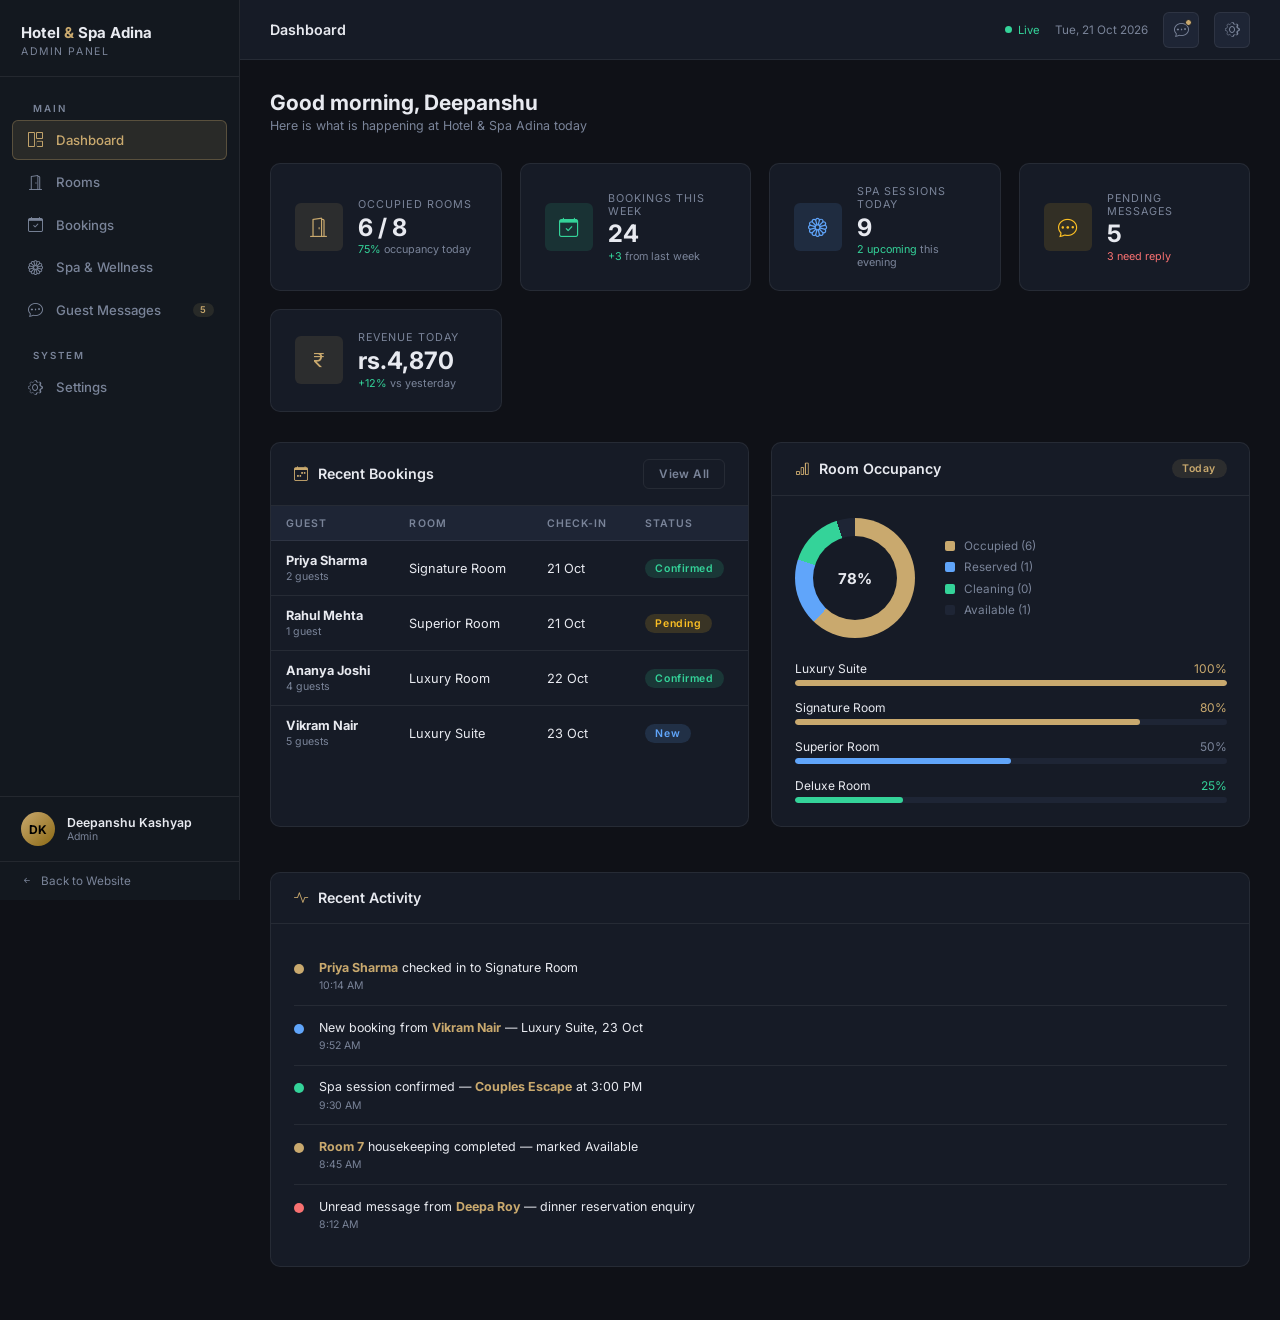
==== commit 7aaed18f: "Merged admin panel into dev -- static HTML and CSS dashboard with 6 panels (Deepanshu Kashyap)" ====
--- a/admin/index.html
+++ b/admin/index.html
@@ -1,992 +1,7 @@
-﻿<!DOCTYPE html>
-<html lang="en">
-
-<head>
-    <meta charset="UTF-8" />
-    <meta name="viewport" content="width=device-width,initial-scale=1.0" />
-    <title>Admin Panel | Hotel &amp; Spa Adina</title>
-    <meta name="description" content="Internal admin dashboard for Hotel &amp; Spa Adina staff." />
-    <link rel="stylesheet" href="https://cdn.jsdelivr.net/npm/bootstrap-icons@1.11.3/font/bootstrap-icons.min.css" />
-    <link rel="stylesheet" href="admin.css" />
-</head>
-
-<body>
-    <aside class="admin-sidebar">
-        <div class="sidebar-brand">
-            <div class="sidebar-brand-name">Hotel <span>&amp;</span> Spa Adina</div>
-            <div class="sidebar-brand-sub">Admin Panel</div>
-        </div>
-        <nav class="sidebar-nav">
-            <div class="sidebar-section-label">Main</div><a href="#panel-dashboard"
-                class="sidebar-link link-dashboard"><i class="bi bi-grid-1x2"></i> Dashboard</a><a href="#panel-rooms"
-                class="sidebar-link link-rooms"><i class="bi bi-door-open"></i> Rooms</a><a href="#panel-bookings"
-                class="sidebar-link link-bookings"><i class="bi bi-calendar-check"></i> Bookings</a><a href="#panel-spa"
-                class="sidebar-link link-spa"><i class="bi bi-flower1"></i> Spa &amp; Wellness</a><a
-                href="#panel-messages" class="sidebar-link link-messages"><i class="bi bi-chat-dots"></i> Guest Messages
-                <span class="badge badge-gold"
-                    style="margin-left:auto;padding:.1rem .5rem;font-size:.62rem">5</span></a>
-            <div class="sidebar-section-label">System</div><a href="#panel-settings"
-                class="sidebar-link link-settings"><i class="bi bi-gear"></i> Settings</a>
-        </nav>
-        <div class="sidebar-footer">
-            <div class="sidebar-user">
-                <div class="sidebar-avatar">DK</div>
-                <div>
-                    <div class="sidebar-user-name">Deepanshu Kashyap</div>
-                    <div class="sidebar-user-role">Admin</div>
-                </div>
-            </div>
-        </div><a href="../index.html" class="back-to-site"><i class="bi bi-arrow-left-short"></i> Back to Website</a>
-    </aside>
-    <div class="admin-main">
-        <header class="admin-topbar">
-            <div class="topbar-title"><span id="title-dashboard">Dashboard</span><span
-                    id="title-rooms">Rooms</span><span id="title-bookings">Bookings</span><span id="title-spa">Spa &amp;
-                    Wellness</span><span id="title-messages">Guest Messages</span><span
-                    id="title-settings">Settings</span></div>
-            <div class="topbar-actions">
-                <div class="topbar-live"><span class="live-dot"></span> Live</div>
-                <div class="topbar-date">Tue, 21 Oct 2026</div><a href="#panel-messages" class="topbar-badge"><i
-                        class="bi bi-chat-dots"></i><span class="badge-dot"></span></a><a href="#panel-settings"
-                    class="topbar-badge"><i class="bi bi-gear"></i></a>
-            </div>
-        </header>
-        <main class="admin-content">
-            <div id="panel-dashboard">
-                <div class="page-header">
-                    <h1>Good morning, Deepanshu</h1>
-                    <p>Here is what is happening at Hotel &amp; Spa Adina today</p>
-                </div>
-                <div class="stats-grid">
-                    <div class="stat-card">
-                        <div class="stat-icon gold"><i class="bi bi-door-open"></i></div>
-                        <div class="stat-body">
-                            <div class="stat-label">Occupied Rooms</div>
-                            <div class="stat-value">6 / 8</div>
-                            <div class="stat-sub"><span class="up">75%</span> occupancy today</div>
-                        </div>
-                    </div>
-                    <div class="stat-card">
-                        <div class="stat-icon green"><i class="bi bi-calendar-check"></i></div>
-                        <div class="stat-body">
-                            <div class="stat-label">Bookings This Week</div>
-                            <div class="stat-value">24</div>
-                            <div class="stat-sub"><span class="up">+3</span> from last week</div>
-                        </div>
-                    </div>
-                    <div class="stat-card">
-                        <div class="stat-icon blue"><i class="bi bi-flower1"></i></div>
-                        <div class="stat-body">
-                            <div class="stat-label">Spa Sessions Today</div>
-                            <div class="stat-value">9</div>
-                            <div class="stat-sub"><span class="up">2 upcoming</span> this evening</div>
-                        </div>
-                    </div>
-                    <div class="stat-card">
-                        <div class="stat-icon orange"><i class="bi bi-chat-dots"></i></div>
-                        <div class="stat-body">
-                            <div class="stat-label">Pending Messages</div>
-                            <div class="stat-value">5</div>
-                            <div class="stat-sub"><span class="down">3 need reply</span></div>
-                        </div>
-                    </div>
-                    <div class="stat-card">
-                        <div class="stat-icon gold"><i class="bi bi-currency-rupee"></i></div>
-                        <div class="stat-body">
-                            <div class="stat-label">Revenue Today</div>
-                            <div class="stat-value">rs.4,870</div>
-                            <div class="stat-sub"><span class="up">+12%</span> vs yesterday</div>
-                        </div>
-                    </div>
-                </div>
-                <div class="two-col" style="margin-bottom:1.5rem">
-                    <div class="card">
-                        <div class="card-header">
-                            <h2><i class="bi bi-calendar-week" style="color:var(--gold);margin-right:.4rem"></i> Recent
-                                Bookings</h2><a href="#panel-bookings" class="btn-admin btn-outline">View All</a>
-                        </div>
-                        <div class="admin-table-wrap">
-                            <table class="admin-table">
-                                <thead>
-                                    <tr>
-                                        <th>Guest</th>
-                                        <th>Room</th>
-                                        <th>Check-in</th>
-                                        <th>Status</th>
-                                    </tr>
-                                </thead>
-                                <tbody>
-                                    <tr>
-                                        <td><strong>Priya Sharma</strong><br /><small style="color:var(--muted)">2
-                                                guests</small></td>
-                                        <td>Signature Room</td>
-                                        <td>21 Oct</td>
-                                        <td><span class="badge badge-success">Confirmed</span></td>
-                                    </tr>
-                                    <tr>
-                                        <td><strong>Rahul Mehta</strong><br /><small style="color:var(--muted)">1
-                                                guest</small></td>
-                                        <td>Superior Room</td>
-                                        <td>21 Oct</td>
-                                        <td><span class="badge badge-warning">Pending</span></td>
-                                    </tr>
-                                    <tr>
-                                        <td><strong>Ananya Joshi</strong><br /><small style="color:var(--muted)">4
-                                                guests</small></td>
-                                        <td>Luxury Room</td>
-                                        <td>22 Oct</td>
-                                        <td><span class="badge badge-success">Confirmed</span></td>
-                                    </tr>
-                                    <tr>
-                                        <td><strong>Vikram Nair</strong><br /><small style="color:var(--muted)">5
-                                                guests</small></td>
-                                        <td>Luxury Suite</td>
-                                        <td>23 Oct</td>
-                                        <td><span class="badge badge-info">New</span></td>
-                                    </tr>
-                                </tbody>
-                            </table>
-                        </div>
-                    </div>
-                    <div class="card">
-                        <div class="card-header">
-                            <h2><i class="bi bi-bar-chart" style="color:var(--gold);margin-right:.4rem"></i> Room
-                                Occupancy</h2><span class="badge badge-gold">Today</span>
-                        </div>
-                        <div class="card-body">
-                            <div class="donut-wrap" style="margin-bottom:1.5rem">
-                                <div class="donut"></div>
-                                <div class="donut-legend">
-                                    <div class="donut-item">
-                                        <div class="donut-color" style="background:var(--gold)"></div>Occupied (6)
-                                    </div>
-                                    <div class="donut-item">
-                                        <div class="donut-color" style="background:var(--info)"></div>Reserved (1)
-                                    </div>
-                                    <div class="donut-item">
-                                        <div class="donut-color" style="background:var(--success)"></div>Cleaning (0)
-                                    </div>
-                                    <div class="donut-item">
-                                        <div class="donut-color" style="background:var(--bg3)"></div>Available (1)
-                                    </div>
-                                </div>
-                            </div>
-                            <div style="display:flex;flex-direction:column;gap:.9rem">
-                                <div>
-                                    <div
-                                        style="display:flex;justify-content:space-between;font-size:.8rem;margin-bottom:.3rem">
-                                        <span>Luxury Suite</span><span style="color:var(--gold)">100%</span></div>
-                                    <div class="occ-bar">
-                                        <div class="occ-fill" style="width:100%"></div>
-                                    </div>
-                                </div>
-                                <div>
-                                    <div
-                                        style="display:flex;justify-content:space-between;font-size:.8rem;margin-bottom:.3rem">
-                                        <span>Signature Room</span><span style="color:var(--gold)">80%</span></div>
-                                    <div class="occ-bar">
-                                        <div class="occ-fill" style="width:80%"></div>
-                                    </div>
-                                </div>
-                                <div>
-                                    <div
-                                        style="display:flex;justify-content:space-between;font-size:.8rem;margin-bottom:.3rem">
-                                        <span>Superior Room</span><span style="color:var(--muted)">50%</span></div>
-                                    <div class="occ-bar">
-                                        <div class="occ-fill" style="width:50%;background:var(--info)"></div>
-                                    </div>
-                                </div>
-                                <div>
-                                    <div
-                                        style="display:flex;justify-content:space-between;font-size:.8rem;margin-bottom:.3rem">
-                                        <span>Deluxe Room</span><span style="color:var(--success)">25%</span></div>
-                                    <div class="occ-bar">
-                                        <div class="occ-fill" style="width:25%;background:var(--success)"></div>
-                                    </div>
-                                </div>
-                            </div>
-                        </div>
-                    </div>
-                </div>
-                <div class="card">
-                    <div class="card-header">
-                        <h2><i class="bi bi-activity" style="color:var(--gold);margin-right:.4rem"></i> Recent Activity
-                        </h2>
-                    </div>
-                    <div class="card-body">
-                        <div class="activity-item">
-                            <div class="activity-dot gold"></div>
-                            <div class="activity-body">
-                                <div class="activity-text"><strong>Priya Sharma</strong> checked in to Signature Room
-                                </div>
-                                <div class="activity-time">10:14 AM</div>
-                            </div>
-                        </div>
-                        <div class="activity-item">
-                            <div class="activity-dot blue"></div>
-                            <div class="activity-body">
-                                <div class="activity-text">New booking from <strong>Vikram Nair</strong> — Luxury Suite,
-                                    23 Oct</div>
-                                <div class="activity-time">9:52 AM</div>
-                            </div>
-                        </div>
-                        <div class="activity-item">
-                            <div class="activity-dot green"></div>
-                            <div class="activity-body">
-                                <div class="activity-text">Spa session confirmed — <strong>Couples Escape</strong> at
-                                    3:00 PM</div>
-                                <div class="activity-time">9:30 AM</div>
-                            </div>
-                        </div>
-                        <div class="activity-item">
-                            <div class="activity-dot gold"></div>
-                            <div class="activity-body">
-                                <div class="activity-text"><strong>Room 7</strong> housekeeping completed — marked
-                                    Available</div>
-                                <div class="activity-time">8:45 AM</div>
-                            </div>
-                        </div>
-                        <div class="activity-item">
-                            <div class="activity-dot red"></div>
-                            <div class="activity-body">
-                                <div class="activity-text">Unread message from <strong>Deepa Roy</strong> — dinner
-                                    reservation enquiry</div>
-                                <div class="activity-time">8:12 AM</div>
-                            </div>
-                        </div>
-                    </div>
-                </div>
-            </div>
-            <div id="panel-rooms">
-                <div class="page-header">
-                    <h1>Rooms Management</h1>
-                    <p>All 8 rooms — live availability, rates, and status</p>
-                </div>
-                <div class="stats-grid" style="grid-template-columns:repeat(4,1fr)">
-                    <div class="stat-card">
-                        <div class="stat-icon gold"><i class="bi bi-check-circle"></i></div>
-                        <div class="stat-body">
-                            <div class="stat-label">Available</div>
-                            <div class="stat-value">2</div>
-                        </div>
-                    </div>
-                    <div class="stat-card">
-                        <div class="stat-icon blue"><i class="bi bi-person-fill"></i></div>
-                        <div class="stat-body">
-                            <div class="stat-label">Occupied</div>
-                            <div class="stat-value">6</div>
-                        </div>
-                    </div>
-                    <div class="stat-card">
-                        <div class="stat-icon orange"><i class="bi bi-tools"></i></div>
-                        <div class="stat-body">
-                            <div class="stat-label">Maintenance</div>
-                            <div class="stat-value">0</div>
-                        </div>
-                    </div>
-                    <div class="stat-card">
-                        <div class="stat-icon green"><i class="bi bi-star"></i></div>
-                        <div class="stat-body">
-                            <div class="stat-label">Avg Rating</div>
-                            <div class="stat-value">4.7</div>
-                        </div>
-                    </div>
-                </div>
-                <div class="card">
-                    <div class="card-header">
-                        <h2><i class="bi bi-door-open" style="color:var(--gold);margin-right:.4rem"></i> All Rooms</h2>
-                        <a href="../rooms.html" target="_blank" class="btn-admin btn-outline"><i class="bi bi-eye"></i>
-                            View Public Page</a>
-                    </div>
-                    <div class="admin-table-wrap">
-                        <table class="admin-table">
-                            <thead>
-                                <tr>
-                                    <th>ID</th>
-                                    <th>Room Name</th>
-                                    <th>Size</th>
-                                    <th>Capacity</th>
-                                    <th>Bed Type</th>
-                                    <th>Rate / Night</th>
-                                    <th>Status</th>
-                                    <th>This Week Occupancy</th>
-                                </tr>
-                            </thead>
-                            <tbody>
-                                <tr>
-                                    <td style="color:var(--muted)">#R01</td>
-                                    <td><strong>Superior Room</strong></td>
-                                    <td>30 m2</td>
-                                    <td>1 guest</td>
-                                    <td>Queen bed</td>
-                                    <td style="color:var(--gold);font-weight:600">rs.115</td>
-                                    <td><span class="badge badge-success">Available</span></td>
-                                    <td>
-                                        <div class="occ-bar-wrap">
-                                            <div class="occ-bar">
-                                                <div class="occ-fill" style="width:40%"></div>
-                                            </div><span class="occ-label">40%</span>
-                                        </div>
-                                    </td>
-                                </tr>
-                                <tr>
-                                    <td style="color:var(--muted)">#R02</td>
-                                    <td><strong>Signature Room</strong></td>
-                                    <td>70 m2</td>
-                                    <td>2 guests</td>
-                                    <td>King bed</td>
-                                    <td style="color:var(--gold);font-weight:600">rs.220</td>
-                                    <td><span class="badge badge-info">Occupied</span></td>
-                                    <td>
-                                        <div class="occ-bar-wrap">
-                                            <div class="occ-bar">
-                                                <div class="occ-fill" style="width:80%"></div>
-                                            </div><span class="occ-label">80%</span>
-                                        </div>
-                                    </td>
-                                </tr>
-                                <tr>
-                                    <td style="color:var(--muted)">#R03</td>
-                                    <td><strong>Deluxe Room</strong></td>
-                                    <td>50 m2</td>
-                                    <td>3 guests</td>
-                                    <td>King + sofa</td>
-                                    <td style="color:var(--gold);font-weight:600">rs.265</td>
-                                    <td><span class="badge badge-info">Occupied</span></td>
-                                    <td>
-                                        <div class="occ-bar-wrap">
-                                            <div class="occ-bar">
-                                                <div class="occ-fill" style="width:70%"></div>
-                                            </div><span class="occ-label">70%</span>
-                                        </div>
-                                    </td>
-                                </tr>
-                                <tr>
-                                    <td style="color:var(--muted)">#R04</td>
-                                    <td><strong>Luxury Room</strong></td>
-                                    <td>50 m2</td>
-                                    <td>4 guests</td>
-                                    <td>King + twin</td>
-                                    <td style="color:var(--gold);font-weight:600">rs.289</td>
-                                    <td><span class="badge badge-info">Occupied</span></td>
-                                    <td>
-                                        <div class="occ-bar-wrap">
-                                            <div class="occ-bar">
-                                                <div class="occ-fill" style="width:90%"></div>
-                                            </div><span class="occ-label">90%</span>
-                                        </div>
-                                    </td>
-                                </tr>
-                                <tr>
-                                    <td style="color:var(--muted)">#R05</td>
-                                    <td><strong>Luxury Suite</strong></td>
-                                    <td>90 m2</td>
-                                    <td>5 guests</td>
-                                    <td>King + 2 twin</td>
-                                    <td style="color:var(--gold);font-weight:600">rs.320</td>
-                                    <td><span class="badge badge-info">Occupied</span></td>
-                                    <td>
-                                        <div class="occ-bar-wrap">
-                                            <div class="occ-bar">
-                                                <div class="occ-fill" style="width:100%"></div>
-                                            </div><span class="occ-label">100%</span>
-                                        </div>
-                                    </td>
-                                </tr>
-                                <tr>
-                                    <td style="color:var(--muted)">#R06</td>
-                                    <td><strong>Deluxe Family Room</strong></td>
-                                    <td>45 m2</td>
-                                    <td>6 guests</td>
-                                    <td>2 double beds</td>
-                                    <td style="color:var(--gold);font-weight:600">rs.344</td>
-                                    <td><span class="badge badge-success">Available</span></td>
-                                    <td>
-                                        <div class="occ-bar-wrap">
-                                            <div class="occ-bar">
-                                                <div class="occ-fill" style="width:25%;background:var(--success)"></div>
-                                            </div><span class="occ-label">25%</span>
-                                        </div>
-                                    </td>
-                                </tr>
-                                <tr>
-                                    <td style="color:var(--muted)">#R07</td>
-                                    <td><strong>Penthouse Room</strong></td>
-                                    <td>84 m2</td>
-                                    <td>7 guests</td>
-                                    <td>King + 3 twin</td>
-                                    <td style="color:var(--gold);font-weight:600">rs.389</td>
-                                    <td><span class="badge badge-info">Occupied</span></td>
-                                    <td>
-                                        <div class="occ-bar-wrap">
-                                            <div class="occ-bar">
-                                                <div class="occ-fill" style="width:60%"></div>
-                                            </div><span class="occ-label">60%</span>
-                                        </div>
-                                    </td>
-                                </tr>
-                                <tr>
-                                    <td style="color:var(--muted)">#R08</td>
-                                    <td><strong>Grand Group Suite</strong></td>
-                                    <td>48 m2</td>
-                                    <td>8 guests</td>
-                                    <td>4 double beds</td>
-                                    <td style="color:var(--gold);font-weight:600">rs.499</td>
-                                    <td><span class="badge badge-info">Occupied</span></td>
-                                    <td>
-                                        <div class="occ-bar-wrap">
-                                            <div class="occ-bar">
-                                                <div class="occ-fill" style="width:75%"></div>
-                                            </div><span class="occ-label">75%</span>
-                                        </div>
-                                    </td>
-                                </tr>
-                            </tbody>
-                        </table>
-                    </div>
-                </div>
-            </div>
-            <div id="panel-bookings">
-                <div class="page-header">
-                    <h1>Bookings</h1>
-                    <p>All confirmed, pending, and past reservations</p>
-                </div>
-                <div class="stats-grid" style="grid-template-columns:repeat(4,1fr)">
-                    <div class="stat-card">
-                        <div class="stat-icon green"><i class="bi bi-check2-circle"></i></div>
-                        <div class="stat-body">
-                            <div class="stat-label">Confirmed</div>
-                            <div class="stat-value">18</div>
-                        </div>
-                    </div>
-                    <div class="stat-card">
-                        <div class="stat-icon orange"><i class="bi bi-clock"></i></div>
-                        <div class="stat-body">
-                            <div class="stat-label">Pending</div>
-                            <div class="stat-value">4</div>
-                        </div>
-                    </div>
-                    <div class="stat-card">
-                        <div class="stat-icon red"><i class="bi bi-x-circle"></i></div>
-                        <div class="stat-body">
-                            <div class="stat-label">Cancelled</div>
-                            <div class="stat-value">2</div>
-                        </div>
-                    </div>
-                    <div class="stat-card">
-                        <div class="stat-icon blue"><i class="bi bi-arrow-right-circle"></i></div>
-                        <div class="stat-body">
-                            <div class="stat-label">Check-outs Today</div>
-                            <div class="stat-value">3</div>
-                        </div>
-                    </div>
-                </div>
-                <div class="card">
-                    <div class="card-header">
-                        <h2><i class="bi bi-calendar-check" style="color:var(--gold);margin-right:.4rem"></i> All
-                            Reservations</h2>
-                    </div>
-                    <div class="admin-table-wrap">
-                        <table class="admin-table">
-                            <thead>
-                                <tr>
-                                    <th>Booking ID</th>
-                                    <th>Guest Name</th>
-                                    <th>Room</th>
-                                    <th>Check-in</th>
-                                    <th>Check-out</th>
-                                    <th>Guests</th>
-                                    <th>Total</th>
-                                    <th>Status</th>
-                                </tr>
-                            </thead>
-                            <tbody>
-                                <tr>
-                                    <td style="color:var(--muted)">#BK-2601</td>
-                                    <td><strong>Priya Sharma</strong></td>
-                                    <td>Signature Room</td>
-                                    <td>21 Oct</td>
-                                    <td>24 Oct</td>
-                                    <td>2</td>
-                                    <td style="color:var(--gold);font-weight:600">rs.660</td>
-                                    <td><span class="badge badge-success">Confirmed</span></td>
-                                </tr>
-                                <tr>
-                                    <td style="color:var(--muted)">#BK-2602</td>
-                                    <td><strong>Rahul Mehta</strong></td>
-                                    <td>Superior Room</td>
-                                    <td>21 Oct</td>
-                                    <td>22 Oct</td>
-                                    <td>1</td>
-                                    <td style="color:var(--gold);font-weight:600">rs.115</td>
-                                    <td><span class="badge badge-warning">Pending</span></td>
-                                </tr>
-                                <tr>
-                                    <td style="color:var(--muted)">#BK-2603</td>
-                                    <td><strong>Ananya Joshi</strong></td>
-                                    <td>Luxury Room</td>
-                                    <td>22 Oct</td>
-                                    <td>25 Oct</td>
-                                    <td>4</td>
-                                    <td style="color:var(--gold);font-weight:600">rs.1,156</td>
-                                    <td><span class="badge badge-success">Confirmed</span></td>
-                                </tr>
-                                <tr>
-                                    <td style="color:var(--muted)">#BK-2604</td>
-                                    <td><strong>Vikram Nair</strong></td>
-                                    <td>Luxury Suite</td>
-                                    <td>23 Oct</td>
-                                    <td>28 Oct</td>
-                                    <td>5</td>
-                                    <td style="color:var(--gold);font-weight:600">rs.1,920</td>
-                                    <td><span class="badge badge-info">New</span></td>
-                                </tr>
-                                <tr>
-                                    <td style="color:var(--muted)">#BK-2605</td>
-                                    <td><strong>Sunita Kapoor</strong></td>
-                                    <td>Deluxe Family</td>
-                                    <td>24 Oct</td>
-                                    <td>26 Oct</td>
-                                    <td>6</td>
-                                    <td style="color:var(--gold);font-weight:600">rs.688</td>
-                                    <td><span class="badge badge-warning">Pending</span></td>
-                                </tr>
-                                <tr>
-                                    <td style="color:var(--muted)">#BK-2606</td>
-                                    <td><strong>Arjun Rathi</strong></td>
-                                    <td>Penthouse Room</td>
-                                    <td>25 Oct</td>
-                                    <td>27 Oct</td>
-                                    <td>3</td>
-                                    <td style="color:var(--gold);font-weight:600">rs.778</td>
-                                    <td><span class="badge badge-success">Confirmed</span></td>
-                                </tr>
-                                <tr>
-                                    <td style="color:var(--muted)">#BK-2598</td>
-                                    <td><strong>Deepa Roy</strong></td>
-                                    <td>Deluxe Room</td>
-                                    <td>18 Oct</td>
-                                    <td>21 Oct</td>
-                                    <td>2</td>
-                                    <td style="color:var(--gold);font-weight:600">rs.795</td>
-                                    <td><span class="badge badge-muted">Checked out</span></td>
-                                </tr>
-                                <tr>
-                                    <td style="color:var(--muted)">#BK-2597</td>
-                                    <td><strong>Kartik Sen</strong></td>
-                                    <td>Grand Group Suite</td>
-                                    <td>13 Oct</td>
-                                    <td>17 Oct</td>
-                                    <td>8</td>
-                                    <td style="color:var(--gold);font-weight:600">rs.1,996</td>
-                                    <td><span class="badge badge-danger">Cancelled</span></td>
-                                </tr>
-                            </tbody>
-                        </table>
-                    </div>
-                </div>
-            </div>
-            <div id="panel-spa">
-                <div class="page-header">
-                    <h1>Spa and Wellness</h1>
-                    <p>Treatment schedule, packages, and therapist availability</p>
-                </div>
-                <div class="stats-grid" style="grid-template-columns:repeat(4,1fr)">
-                    <div class="stat-card">
-                        <div class="stat-icon blue"><i class="bi bi-calendar2-week"></i></div>
-                        <div class="stat-body">
-                            <div class="stat-label">Sessions Today</div>
-                            <div class="stat-value">9</div>
-                        </div>
-                    </div>
-                    <div class="stat-card">
-                        <div class="stat-icon gold"><i class="bi bi-heart"></i></div>
-                        <div class="stat-body">
-                            <div class="stat-label">Couples Packages</div>
-                            <div class="stat-value">2</div>
-                        </div>
-                    </div>
-                    <div class="stat-card">
-                        <div class="stat-icon green"><i class="bi bi-person-check"></i></div>
-                        <div class="stat-body">
-                            <div class="stat-label">Therapists On Duty</div>
-                            <div class="stat-value">4</div>
-                        </div>
-                    </div>
-                    <div class="stat-card">
-                        <div class="stat-icon orange"><i class="bi bi-currency-rupee"></i></div>
-                        <div class="stat-body">
-                            <div class="stat-label">Spa Revenue Today</div>
-                            <div class="stat-value">rs.1,490</div>
-                        </div>
-                    </div>
-                </div>
-                <div class="two-col">
-                    <div class="card">
-                        <div class="card-header">
-                            <h2><i class="bi bi-clock" style="color:var(--gold);margin-right:.4rem"></i> Today Schedule
-                            </h2>
-                        </div>
-                        <div class="admin-table-wrap">
-                            <table class="admin-table">
-                                <thead>
-                                    <tr>
-                                        <th>Time</th>
-                                        <th>Treatment</th>
-                                        <th>Guest</th>
-                                        <th>Duration</th>
-                                        <th>Status</th>
-                                    </tr>
-                                </thead>
-                                <tbody>
-                                    <tr>
-                                        <td style="color:var(--gold);font-weight:600">9:00 AM</td>
-                                        <td>Swedish Massage</td>
-                                        <td>Priya S.</td>
-                                        <td>60 min</td>
-                                        <td><span class="badge badge-muted">Done</span></td>
-                                    </tr>
-                                    <tr>
-                                        <td style="color:var(--gold);font-weight:600">10:30 AM</td>
-                                        <td>Hydrating Facial</td>
-                                        <td>Ananya J.</td>
-                                        <td>45 min</td>
-                                        <td><span class="badge badge-muted">Done</span></td>
-                                    </tr>
-                                    <tr>
-                                        <td style="color:var(--gold);font-weight:600">12:00 PM</td>
-                                        <td>Hot Stone Massage</td>
-                                        <td>Rahul M.</td>
-                                        <td>75 min</td>
-                                        <td><span class="badge badge-success">Confirmed</span></td>
-                                    </tr>
-                                    <tr>
-                                        <td style="color:var(--gold);font-weight:600">2:00 PM</td>
-                                        <td>Body Scrub</td>
-                                        <td>Sunita K.</td>
-                                        <td>40 min</td>
-                                        <td><span class="badge badge-success">Confirmed</span></td>
-                                    </tr>
-                                    <tr>
-                                        <td style="color:var(--gold);font-weight:600">3:00 PM</td>
-                                        <td>Couples Escape</td>
-                                        <td>Vikram and Mrs Nair</td>
-                                        <td>75 min</td>
-                                        <td><span class="badge badge-info">Upcoming</span></td>
-                                    </tr>
-                                    <tr>
-                                        <td style="color:var(--gold);font-weight:600">5:00 PM</td>
-                                        <td>Thermal Pool</td>
-                                        <td>Arjun R.</td>
-                                        <td>90 min</td>
-                                        <td><span class="badge badge-info">Upcoming</span></td>
-                                    </tr>
-                                </tbody>
-                            </table>
-                        </div>
-                    </div>
-                    <div class="card">
-                        <div class="card-header">
-                            <h2><i class="bi bi-star" style="color:var(--gold);margin-right:.4rem"></i> Package Bookings
-                            </h2><a href="../spa.html" target="_blank" class="btn-admin btn-outline"><i
-                                    class="bi bi-eye"></i> Spa Page</a>
-                        </div>
-                        <div class="card-body">
-                            <div style="display:flex;flex-direction:column;gap:1.2rem">
-                                <div>
-                                    <div
-                                        style="display:flex;justify-content:space-between;font-size:.85rem;margin-bottom:.4rem">
-                                        <span><strong>Couples Escape</strong></span><span style="color:var(--gold)">12
-                                            bookings</span></div>
-                                    <div class="occ-bar">
-                                        <div class="occ-fill" style="width:85%"></div>
-                                    </div>
-                                </div>
-                                <div>
-                                    <div
-                                        style="display:flex;justify-content:space-between;font-size:.85rem;margin-bottom:.4rem">
-                                        <span><strong>Relax and Renew</strong></span><span style="color:var(--info)">8
-                                            bookings</span></div>
-                                    <div class="occ-bar">
-                                        <div class="occ-fill" style="width:57%;background:var(--info)"></div>
-                                    </div>
-                                </div>
-                                <div>
-                                    <div
-                                        style="display:flex;justify-content:space-between;font-size:.85rem;margin-bottom:.4rem">
-                                        <span><strong>Ultimate Wellness Day</strong></span><span
-                                            style="color:var(--success)">4 bookings</span></div>
-                                    <div class="occ-bar">
-                                        <div class="occ-fill" style="width:29%;background:var(--success)"></div>
-                                    </div>
-                                </div>
-                            </div>
-                            <div style="margin-top:1.5rem;padding-top:1.2rem;border-top:1px solid var(--border)">
-                                <div class="stat-label" style="margin-bottom:.8rem">Therapist Availability</div>
-                                <div style="display:flex;flex-direction:column;gap:.6rem">
-                                    <div
-                                        style="display:flex;align-items:center;justify-content:space-between;font-size:.83rem">
-                                        <span>Dr. Meera Singh</span><span class="badge badge-success">Available</span>
-                                    </div>
-                                    <div
-                                        style="display:flex;align-items:center;justify-content:space-between;font-size:.83rem">
-                                        <span>Ravi Kumar</span><span class="badge badge-warning">In Session</span></div>
-                                    <div
-                                        style="display:flex;align-items:center;justify-content:space-between;font-size:.83rem">
-                                        <span>Kavya Nair</span><span class="badge badge-warning">In Session</span></div>
-                                    <div
-                                        style="display:flex;align-items:center;justify-content:space-between;font-size:.83rem">
-                                        <span>Anil Sharma</span><span class="badge badge-success">Available</span></div>
-                                </div>
-                            </div>
-                        </div>
-                    </div>
-                </div>
-            </div>
-            <div id="panel-messages">
-                <div class="page-header">
-                    <h1>Guest Messages</h1>
-                    <p>All enquiries submitted through the website contact form</p>
-                </div>
-                <div class="two-col" style="margin-bottom:1.5rem">
-                    <div class="stat-card">
-                        <div class="stat-icon gold"><i class="bi bi-envelope"></i></div>
-                        <div class="stat-body">
-                            <div class="stat-label">Total Messages</div>
-                            <div class="stat-value">5</div>
-                            <div class="stat-sub">This week</div>
-                        </div>
-                    </div>
-                    <div class="stat-card">
-                        <div class="stat-icon orange"><i class="bi bi-exclamation-circle"></i></div>
-                        <div class="stat-body">
-                            <div class="stat-label">Awaiting Reply</div>
-                            <div class="stat-value">3</div>
-                            <div class="stat-sub"><span class="down">Reply within 2 hours</span></div>
-                        </div>
-                    </div>
-                </div>
-                <div class="card">
-                    <div class="card-header">
-                        <h2><i class="bi bi-chat-dots" style="color:var(--gold);margin-right:.4rem"></i> Inbox</h2><span
-                            class="badge badge-warning">3 unread</span>
-                    </div>
-                    <div class="card-body">
-                        <div class="msg-item msg-unread">
-                            <div class="msg-avatar">DR</div>
-                            <div style="flex:1">
-                                <div><span class="msg-name">Deepa Roy</span><span class="msg-time">21 Oct, 8:12
-                                        AM</span><span class="badge badge-warning"
-                                        style="margin-left:.5rem;font-size:.62rem">Unread</span></div>
-                                <div class="msg-text">Hi, I was hoping to book a dinner reservation for tomorrow evening
-                                    for 4 people. Do you have availability at the rooftop restaurant?</div>
-                                <div style="margin-top:.5rem;display:flex;gap:.5rem"><a
-                                        href="mailto:hello@hotelaadina.in" class="btn-admin btn-gold"
-                                        style="font-size:.72rem"><i class="bi bi-reply"></i> Reply</a><span
-                                        class="badge badge-muted">Dining</span></div>
-                            </div>
-                        </div>
-                        <div class="msg-item msg-unread">
-                            <div class="msg-avatar blue">SK</div>
-                            <div style="flex:1">
-                                <div><span class="msg-name">Sunita Kapoor</span><span class="msg-time">21 Oct, 7:45
-                                        AM</span><span class="badge badge-warning"
-                                        style="margin-left:.5rem;font-size:.62rem">Unread</span></div>
-                                <div class="msg-text">We would like to extend our stay by 2 nights. Is the Deluxe Family
-                                    Room still available? Please confirm the extended rate.</div>
-                                <div style="margin-top:.5rem;display:flex;gap:.5rem"><a
-                                        href="mailto:hello@hotelaadina.in" class="btn-admin btn-gold"
-                                        style="font-size:.72rem"><i class="bi bi-reply"></i> Reply</a><span
-                                        class="badge badge-muted">Room Booking</span></div>
-                            </div>
-                        </div>
-                        <div class="msg-item msg-unread">
-                            <div class="msg-avatar green">AR</div>
-                            <div style="flex:1">
-                                <div><span class="msg-name">Arjun Rathi</span><span class="msg-time">20 Oct, 6:30
-                                        PM</span><span class="badge badge-warning"
-                                        style="margin-left:.5rem;font-size:.62rem">Unread</span></div>
-                                <div class="msg-text">Can I add the Ultimate Wellness Day spa package to my stay? I
-                                    arrive on 25 Oct and would like to book it for the afternoon.</div>
-                                <div style="margin-top:.5rem;display:flex;gap:.5rem"><a
-                                        href="mailto:hello@hotelaadina.in" class="btn-admin btn-gold"
-                                        style="font-size:.72rem"><i class="bi bi-reply"></i> Reply</a><span
-                                        class="badge badge-muted">Spa</span></div>
-                            </div>
-                        </div>
-                        <div class="msg-item">
-                            <div class="msg-avatar orange">VN</div>
-                            <div style="flex:1">
-                                <div><span class="msg-name">Vikram Nair</span><span class="msg-time">20 Oct, 2:15
-                                        PM</span><span class="badge badge-success"
-                                        style="margin-left:.5rem;font-size:.62rem">Replied</span></div>
-                                <div class="msg-text">Thank you for confirming my Luxury Suite booking. Could you
-                                    arrange airport pickup on 23 Oct at 4 PM from IGI?</div>
-                                <div style="margin-top:.5rem"><span class="badge badge-muted">Room Booking</span></div>
-                            </div>
-                        </div>
-                        <div class="msg-item">
-                            <div class="msg-avatar">PS</div>
-                            <div style="flex:1">
-                                <div><span class="msg-name">Priya Sharma</span><span class="msg-time">20 Oct, 11:00
-                                        AM</span><span class="badge badge-success"
-                                        style="margin-left:.5rem;font-size:.62rem">Replied</span></div>
-                                <div class="msg-text">We had an amazing stay! The Signature Room was beautiful. Will
-                                    definitely be coming back. Please add us to the newsletter.</div>
-                                <div style="margin-top:.5rem"><span class="badge badge-muted">Feedback</span></div>
-                            </div>
-                        </div>
-                    </div>
-                </div>
-            </div>
-            <div id="panel-settings">
-                <div class="page-header">
-                    <h1>Settings</h1>
-                    <p>Hotel profile, notifications, and team access</p>
-                </div>
-                <div class="two-col">
-                    <div class="card">
-                        <div class="card-header">
-                            <h2><i class="bi bi-building" style="color:var(--gold);margin-right:.4rem"></i> Hotel
-                                Information</h2>
-                        </div>
-                        <div class="card-body">
-                            <div class="setting-row">
-                                <div>
-                                    <div class="setting-label">Hotel Name</div>
-                                    <div class="setting-desc">Shown across the site header and footer</div>
-                                </div>
-                                <div class="setting-control"><input class="setting-input" type="text"
-                                        value="Hotel and Spa Adina" readonly /></div>
-                            </div>
-                            <div class="setting-row">
-                                <div>
-                                    <div class="setting-label">Contact Email</div>
-                                    <div class="setting-desc">Guest-facing email address</div>
-                                </div>
-                                <div class="setting-control"><input class="setting-input" type="email"
-                                        value="hello@hotelaadina.in" readonly /></div>
-                            </div>
-                            <div class="setting-row">
-                                <div>
-                                    <div class="setting-label">Phone</div>
-                                    <div class="setting-desc">Reception direct line</div>
-                                </div>
-                                <div class="setting-control"><input class="setting-input" type="tel"
-                                        value="+91 11 2345 6789" readonly /></div>
-                            </div>
-                            <div class="setting-row">
-                                <div>
-                                    <div class="setting-label">Address</div>
-                                    <div class="setting-desc">Physical location</div>
-                                </div>
-                                <div class="setting-control"><input class="setting-input" type="text"
-                                        value="12 Luxury Lane, New Delhi" readonly /></div>
-                            </div>
-                            <div class="setting-row">
-                                <div>
-                                    <div class="setting-label">Currency</div>
-                                    <div class="setting-desc">Used across all price displays</div>
-                                </div>
-                                <div class="setting-control"><input class="setting-input" type="text" value="INR (rs.)"
-                                        readonly /></div>
-                            </div>
-                        </div>
-                    </div>
-                    <div>
-                        <div class="card" style="margin-bottom:1.5rem">
-                            <div class="card-header">
-                                <h2><i class="bi bi-bell" style="color:var(--gold);margin-right:.4rem"></i>
-                                    Notifications</h2>
-                            </div>
-                            <div class="card-body">
-                                <div class="setting-row">
-                                    <div>
-                                        <div class="setting-label">New Booking Alerts</div>
-                                        <div class="setting-desc">Notify when a new reservation arrives</div>
-                                    </div>
-                                    <div class="setting-control">
-                                        <div class="toggle-switch on"></div>
-                                    </div>
-                                </div>
-                                <div class="setting-row">
-                                    <div>
-                                        <div class="setting-label">Guest Messages</div>
-                                        <div class="setting-desc">Alert on new contact form submissions</div>
-                                    </div>
-                                    <div class="setting-control">
-                                        <div class="toggle-switch on"></div>
-                                    </div>
-                                </div>
-                                <div class="setting-row">
-                                    <div>
-                                        <div class="setting-label">Spa Session Reminders</div>
-                                        <div class="setting-desc">15 min reminder before each session</div>
-                                    </div>
-                                    <div class="setting-control">
-                                        <div class="toggle-switch on"></div>
-                                    </div>
-                                </div>
-                                <div class="setting-row">
-                                    <div>
-                                        <div class="setting-label">Daily Revenue Report</div>
-                                        <div class="setting-desc">Email summary at 11 PM nightly</div>
-                                    </div>
-                                    <div class="setting-control">
-                                        <div class="toggle-switch"></div>
-                                    </div>
-                                </div>
-                            </div>
-                        </div>
-                        <div class="card">
-                            <div class="card-header">
-                                <h2><i class="bi bi-people" style="color:var(--gold);margin-right:.4rem"></i> Team
-                                    Access</h2>
-                            </div>
-                            <div class="card-body">
-                                <div style="display:flex;flex-direction:column;gap:.8rem">
-                                    <div style="display:flex;align-items:center;justify-content:space-between">
-                                        <div style="display:flex;align-items:center;gap:.7rem">
-                                            <div class="sidebar-avatar" style="width:30px;height:30px;font-size:.7rem">
-                                                DK</div>
-                                            <div>
-                                                <div style="font-size:.85rem;font-weight:600">Deepanshu Kashyap</div>
-                                                <div style="font-size:.72rem;color:var(--muted)">Admin - Lead</div>
-                                            </div>
-                                        </div><span class="badge badge-gold">Admin</span>
-                                    </div>
-                                    <div style="display:flex;align-items:center;justify-content:space-between">
-                                        <div style="display:flex;align-items:center;gap:.7rem">
-                                            <div class="sidebar-avatar"
-                                                style="width:30px;height:30px;font-size:.7rem;background:linear-gradient(135deg,var(--info),#2563eb);color:#fff">
-                                                AG</div>
-                                            <div>
-                                                <div style="font-size:.85rem;font-weight:600">Ayush Gupta</div>
-                                                <div style="font-size:.72rem;color:var(--muted)">UI - Rooms and Spa
-                                                </div>
-                                            </div>
-                                        </div><span class="badge badge-info">Editor</span>
-                                    </div>
-                                    <div style="display:flex;align-items:center;justify-content:space-between">
-                                        <div style="display:flex;align-items:center;gap:.7rem">
-                                            <div class="sidebar-avatar"
-                                                style="width:30px;height:30px;font-size:.7rem;background:linear-gradient(135deg,var(--success),#059669);color:#fff">
-                                                AT</div>
-                                            <div>
-                                                <div style="font-size:.85rem;font-weight:600">Ayush Tyagi</div>
-                                                <div style="font-size:.72rem;color:var(--muted)">Dining and Contact
-                                                </div>
-                                            </div>
-                                        </div><span class="badge badge-success">Editor</span>
-                                    </div>
-                                </div>
-                            </div>
-                        </div>
-                    </div>
-                </div>
-            </div>
-        </main>
-    </div>
-</body>
-
-</html>+﻿<!DOCTYPE html><html lang="en"><head><meta charset="UTF-8"/><meta name="viewport" content="width=device-width,initial-scale=1.0"/><title>Admin Panel | Hotel &amp; Spa Adina</title><meta name="description" content="Internal admin dashboard for Hotel &amp; Spa Adina staff."/><link rel="stylesheet" href="https://cdn.jsdelivr.net/npm/bootstrap-icons@1.11.3/font/bootstrap-icons.min.css"/><link rel="stylesheet" href="admin.css"/></head><body><aside class="admin-sidebar"><div class="sidebar-brand"><div class="sidebar-brand-name">Hotel <span>&amp;</span> Spa Adina</div><div class="sidebar-brand-sub">Admin Panel</div></div><nav class="sidebar-nav"><div class="sidebar-section-label">Main</div><a href="#panel-dashboard" class="sidebar-link link-dashboard"><i class="bi bi-grid-1x2"></i> Dashboard</a><a href="#panel-rooms" class="sidebar-link link-rooms"><i class="bi bi-door-open"></i> Rooms</a><a href="#panel-bookings" class="sidebar-link link-bookings"><i class="bi bi-calendar-check"></i> Bookings</a><a href="#panel-spa" class="sidebar-link link-spa"><i class="bi bi-flower1"></i> Spa &amp; Wellness</a><a href="#panel-messages" class="sidebar-link link-messages"><i class="bi bi-chat-dots"></i> Guest Messages <span class="badge badge-gold" style="margin-left:auto;padding:.1rem .5rem;font-size:.62rem">5</span></a><div class="sidebar-section-label">System</div><a href="#panel-settings" class="sidebar-link link-settings"><i class="bi bi-gear"></i> Settings</a></nav><div class="sidebar-footer"><div class="sidebar-user"><div class="sidebar-avatar">DK</div><div><div class="sidebar-user-name">Deepanshu Kashyap</div><div class="sidebar-user-role">Admin</div></div></div></div><a href="../index.html" class="back-to-site"><i class="bi bi-arrow-left-short"></i> Back to Website</a></aside><div class="admin-main"><header class="admin-topbar"><div class="topbar-title"><span id="title-dashboard">Dashboard</span><span id="title-rooms">Rooms</span><span id="title-bookings">Bookings</span><span id="title-spa">Spa &amp; Wellness</span><span id="title-messages">Guest Messages</span><span id="title-settings">Settings</span></div><div class="topbar-actions"><div class="topbar-live"><span class="live-dot"></span> Live</div><div class="topbar-date">Tue, 21 Oct 2026</div><a href="#panel-messages" class="topbar-badge"><i class="bi bi-chat-dots"></i><span class="badge-dot"></span></a><a href="#panel-settings" class="topbar-badge"><i class="bi bi-gear"></i></a></div></header><main class="admin-content">
+<div id="panel-dashboard"><div class="page-header"><h1>Good morning, Deepanshu</h1><p>Here is what is happening at Hotel &amp; Spa Adina today</p></div><div class="stats-grid"><div class="stat-card"><div class="stat-icon gold"><i class="bi bi-door-open"></i></div><div class="stat-body"><div class="stat-label">Occupied Rooms</div><div class="stat-value">6 / 8</div><div class="stat-sub"><span class="up">75%</span> occupancy today</div></div></div><div class="stat-card"><div class="stat-icon green"><i class="bi bi-calendar-check"></i></div><div class="stat-body"><div class="stat-label">Bookings This Week</div><div class="stat-value">24</div><div class="stat-sub"><span class="up">+3</span> from last week</div></div></div><div class="stat-card"><div class="stat-icon blue"><i class="bi bi-flower1"></i></div><div class="stat-body"><div class="stat-label">Spa Sessions Today</div><div class="stat-value">9</div><div class="stat-sub"><span class="up">2 upcoming</span> this evening</div></div></div><div class="stat-card"><div class="stat-icon orange"><i class="bi bi-chat-dots"></i></div><div class="stat-body"><div class="stat-label">Pending Messages</div><div class="stat-value">5</div><div class="stat-sub"><span class="down">3 need reply</span></div></div></div><div class="stat-card"><div class="stat-icon gold"><i class="bi bi-currency-rupee"></i></div><div class="stat-body"><div class="stat-label">Revenue Today</div><div class="stat-value">rs.4,870</div><div class="stat-sub"><span class="up">+12%</span> vs yesterday</div></div></div></div><div class="two-col" style="margin-bottom:1.5rem"><div class="card"><div class="card-header"><h2><i class="bi bi-calendar-week" style="color:var(--gold);margin-right:.4rem"></i> Recent Bookings</h2><a href="#panel-bookings" class="btn-admin btn-outline">View All</a></div><div class="admin-table-wrap"><table class="admin-table"><thead><tr><th>Guest</th><th>Room</th><th>Check-in</th><th>Status</th></tr></thead><tbody><tr><td><strong>Priya Sharma</strong><br/><small style="color:var(--muted)">2 guests</small></td><td>Signature Room</td><td>21 Oct</td><td><span class="badge badge-success">Confirmed</span></td></tr><tr><td><strong>Rahul Mehta</strong><br/><small style="color:var(--muted)">1 guest</small></td><td>Superior Room</td><td>21 Oct</td><td><span class="badge badge-warning">Pending</span></td></tr><tr><td><strong>Ananya Joshi</strong><br/><small style="color:var(--muted)">4 guests</small></td><td>Luxury Room</td><td>22 Oct</td><td><span class="badge badge-success">Confirmed</span></td></tr><tr><td><strong>Vikram Nair</strong><br/><small style="color:var(--muted)">5 guests</small></td><td>Luxury Suite</td><td>23 Oct</td><td><span class="badge badge-info">New</span></td></tr></tbody></table></div></div><div class="card"><div class="card-header"><h2><i class="bi bi-bar-chart" style="color:var(--gold);margin-right:.4rem"></i> Room Occupancy</h2><span class="badge badge-gold">Today</span></div><div class="card-body"><div class="donut-wrap" style="margin-bottom:1.5rem"><div class="donut"></div><div class="donut-legend"><div class="donut-item"><div class="donut-color" style="background:var(--gold)"></div>Occupied (6)</div><div class="donut-item"><div class="donut-color" style="background:var(--info)"></div>Reserved (1)</div><div class="donut-item"><div class="donut-color" style="background:var(--success)"></div>Cleaning (0)</div><div class="donut-item"><div class="donut-color" style="background:var(--bg3)"></div>Available (1)</div></div></div><div style="display:flex;flex-direction:column;gap:.9rem"><div><div style="display:flex;justify-content:space-between;font-size:.8rem;margin-bottom:.3rem"><span>Luxury Suite</span><span style="color:var(--gold)">100%</span></div><div class="occ-bar"><div class="occ-fill" style="width:100%"></div></div></div><div><div style="display:flex;justify-content:space-between;font-size:.8rem;margin-bottom:.3rem"><span>Signature Room</span><span style="color:var(--gold)">80%</span></div><div class="occ-bar"><div class="occ-fill" style="width:80%"></div></div></div><div><div style="display:flex;justify-content:space-between;font-size:.8rem;margin-bottom:.3rem"><span>Superior Room</span><span style="color:var(--muted)">50%</span></div><div class="occ-bar"><div class="occ-fill" style="width:50%;background:var(--info)"></div></div></div><div><div style="display:flex;justify-content:space-between;font-size:.8rem;margin-bottom:.3rem"><span>Deluxe Room</span><span style="color:var(--success)">25%</span></div><div class="occ-bar"><div class="occ-fill" style="width:25%;background:var(--success)"></div></div></div></div></div></div></div><div class="card"><div class="card-header"><h2><i class="bi bi-activity" style="color:var(--gold);margin-right:.4rem"></i> Recent Activity</h2></div><div class="card-body"><div class="activity-item"><div class="activity-dot gold"></div><div class="activity-body"><div class="activity-text"><strong>Priya Sharma</strong> checked in to Signature Room</div><div class="activity-time">10:14 AM</div></div></div><div class="activity-item"><div class="activity-dot blue"></div><div class="activity-body"><div class="activity-text">New booking from <strong>Vikram Nair</strong> — Luxury Suite, 23 Oct</div><div class="activity-time">9:52 AM</div></div></div><div class="activity-item"><div class="activity-dot green"></div><div class="activity-body"><div class="activity-text">Spa session confirmed — <strong>Couples Escape</strong> at 3:00 PM</div><div class="activity-time">9:30 AM</div></div></div><div class="activity-item"><div class="activity-dot gold"></div><div class="activity-body"><div class="activity-text"><strong>Room 7</strong> housekeeping completed — marked Available</div><div class="activity-time">8:45 AM</div></div></div><div class="activity-item"><div class="activity-dot red"></div><div class="activity-body"><div class="activity-text">Unread message from <strong>Deepa Roy</strong> — dinner reservation enquiry</div><div class="activity-time">8:12 AM</div></div></div></div></div></div>
+<div id="panel-rooms"><div class="page-header"><h1>Rooms Management</h1><p>All 8 rooms — live availability, rates, and status</p></div><div class="stats-grid" style="grid-template-columns:repeat(4,1fr)"><div class="stat-card"><div class="stat-icon gold"><i class="bi bi-check-circle"></i></div><div class="stat-body"><div class="stat-label">Available</div><div class="stat-value">2</div></div></div><div class="stat-card"><div class="stat-icon blue"><i class="bi bi-person-fill"></i></div><div class="stat-body"><div class="stat-label">Occupied</div><div class="stat-value">6</div></div></div><div class="stat-card"><div class="stat-icon orange"><i class="bi bi-tools"></i></div><div class="stat-body"><div class="stat-label">Maintenance</div><div class="stat-value">0</div></div></div><div class="stat-card"><div class="stat-icon green"><i class="bi bi-star"></i></div><div class="stat-body"><div class="stat-label">Avg Rating</div><div class="stat-value">4.7</div></div></div></div><div class="card"><div class="card-header"><h2><i class="bi bi-door-open" style="color:var(--gold);margin-right:.4rem"></i> All Rooms</h2><a href="../rooms.html" target="_blank" class="btn-admin btn-outline"><i class="bi bi-eye"></i> View Public Page</a></div><div class="admin-table-wrap"><table class="admin-table"><thead><tr><th>ID</th><th>Room Name</th><th>Size</th><th>Capacity</th><th>Bed Type</th><th>Rate / Night</th><th>Status</th><th>This Week Occupancy</th></tr></thead><tbody><tr><td style="color:var(--muted)">#R01</td><td><strong>Superior Room</strong></td><td>30 m2</td><td>1 guest</td><td>Queen bed</td><td style="color:var(--gold);font-weight:600">rs.115</td><td><span class="badge badge-success">Available</span></td><td><div class="occ-bar-wrap"><div class="occ-bar"><div class="occ-fill" style="width:40%"></div></div><span class="occ-label">40%</span></div></td></tr><tr><td style="color:var(--muted)">#R02</td><td><strong>Signature Room</strong></td><td>70 m2</td><td>2 guests</td><td>King bed</td><td style="color:var(--gold);font-weight:600">rs.220</td><td><span class="badge badge-info">Occupied</span></td><td><div class="occ-bar-wrap"><div class="occ-bar"><div class="occ-fill" style="width:80%"></div></div><span class="occ-label">80%</span></div></td></tr><tr><td style="color:var(--muted)">#R03</td><td><strong>Deluxe Room</strong></td><td>50 m2</td><td>3 guests</td><td>King + sofa</td><td style="color:var(--gold);font-weight:600">rs.265</td><td><span class="badge badge-info">Occupied</span></td><td><div class="occ-bar-wrap"><div class="occ-bar"><div class="occ-fill" style="width:70%"></div></div><span class="occ-label">70%</span></div></td></tr><tr><td style="color:var(--muted)">#R04</td><td><strong>Luxury Room</strong></td><td>50 m2</td><td>4 guests</td><td>King + twin</td><td style="color:var(--gold);font-weight:600">rs.289</td><td><span class="badge badge-info">Occupied</span></td><td><div class="occ-bar-wrap"><div class="occ-bar"><div class="occ-fill" style="width:90%"></div></div><span class="occ-label">90%</span></div></td></tr><tr><td style="color:var(--muted)">#R05</td><td><strong>Luxury Suite</strong></td><td>90 m2</td><td>5 guests</td><td>King + 2 twin</td><td style="color:var(--gold);font-weight:600">rs.320</td><td><span class="badge badge-info">Occupied</span></td><td><div class="occ-bar-wrap"><div class="occ-bar"><div class="occ-fill" style="width:100%"></div></div><span class="occ-label">100%</span></div></td></tr><tr><td style="color:var(--muted)">#R06</td><td><strong>Deluxe Family Room</strong></td><td>45 m2</td><td>6 guests</td><td>2 double beds</td><td style="color:var(--gold);font-weight:600">rs.344</td><td><span class="badge badge-success">Available</span></td><td><div class="occ-bar-wrap"><div class="occ-bar"><div class="occ-fill" style="width:25%;background:var(--success)"></div></div><span class="occ-label">25%</span></div></td></tr><tr><td style="color:var(--muted)">#R07</td><td><strong>Penthouse Room</strong></td><td>84 m2</td><td>7 guests</td><td>King + 3 twin</td><td style="color:var(--gold);font-weight:600">rs.389</td><td><span class="badge badge-info">Occupied</span></td><td><div class="occ-bar-wrap"><div class="occ-bar"><div class="occ-fill" style="width:60%"></div></div><span class="occ-label">60%</span></div></td></tr><tr><td style="color:var(--muted)">#R08</td><td><strong>Grand Group Suite</strong></td><td>48 m2</td><td>8 guests</td><td>4 double beds</td><td style="color:var(--gold);font-weight:600">rs.499</td><td><span class="badge badge-info">Occupied</span></td><td><div class="occ-bar-wrap"><div class="occ-bar"><div class="occ-fill" style="width:75%"></div></div><span class="occ-label">75%</span></div></td></tr></tbody></table></div></div></div>
+<div id="panel-bookings"><div class="page-header"><h1>Bookings</h1><p>All confirmed, pending, and past reservations</p></div><div class="stats-grid" style="grid-template-columns:repeat(4,1fr)"><div class="stat-card"><div class="stat-icon green"><i class="bi bi-check2-circle"></i></div><div class="stat-body"><div class="stat-label">Confirmed</div><div class="stat-value">18</div></div></div><div class="stat-card"><div class="stat-icon orange"><i class="bi bi-clock"></i></div><div class="stat-body"><div class="stat-label">Pending</div><div class="stat-value">4</div></div></div><div class="stat-card"><div class="stat-icon red"><i class="bi bi-x-circle"></i></div><div class="stat-body"><div class="stat-label">Cancelled</div><div class="stat-value">2</div></div></div><div class="stat-card"><div class="stat-icon blue"><i class="bi bi-arrow-right-circle"></i></div><div class="stat-body"><div class="stat-label">Check-outs Today</div><div class="stat-value">3</div></div></div></div><div class="card"><div class="card-header"><h2><i class="bi bi-calendar-check" style="color:var(--gold);margin-right:.4rem"></i> All Reservations</h2></div><div class="admin-table-wrap"><table class="admin-table"><thead><tr><th>Booking ID</th><th>Guest Name</th><th>Room</th><th>Check-in</th><th>Check-out</th><th>Guests</th><th>Total</th><th>Status</th></tr></thead><tbody><tr><td style="color:var(--muted)">#BK-2601</td><td><strong>Priya Sharma</strong></td><td>Signature Room</td><td>21 Oct</td><td>24 Oct</td><td>2</td><td style="color:var(--gold);font-weight:600">rs.660</td><td><span class="badge badge-success">Confirmed</span></td></tr><tr><td style="color:var(--muted)">#BK-2602</td><td><strong>Rahul Mehta</strong></td><td>Superior Room</td><td>21 Oct</td><td>22 Oct</td><td>1</td><td style="color:var(--gold);font-weight:600">rs.115</td><td><span class="badge badge-warning">Pending</span></td></tr><tr><td style="color:var(--muted)">#BK-2603</td><td><strong>Ananya Joshi</strong></td><td>Luxury Room</td><td>22 Oct</td><td>25 Oct</td><td>4</td><td style="color:var(--gold);font-weight:600">rs.1,156</td><td><span class="badge badge-success">Confirmed</span></td></tr><tr><td style="color:var(--muted)">#BK-2604</td><td><strong>Vikram Nair</strong></td><td>Luxury Suite</td><td>23 Oct</td><td>28 Oct</td><td>5</td><td style="color:var(--gold);font-weight:600">rs.1,920</td><td><span class="badge badge-info">New</span></td></tr><tr><td style="color:var(--muted)">#BK-2605</td><td><strong>Sunita Kapoor</strong></td><td>Deluxe Family</td><td>24 Oct</td><td>26 Oct</td><td>6</td><td style="color:var(--gold);font-weight:600">rs.688</td><td><span class="badge badge-warning">Pending</span></td></tr><tr><td style="color:var(--muted)">#BK-2606</td><td><strong>Arjun Rathi</strong></td><td>Penthouse Room</td><td>25 Oct</td><td>27 Oct</td><td>3</td><td style="color:var(--gold);font-weight:600">rs.778</td><td><span class="badge badge-success">Confirmed</span></td></tr><tr><td style="color:var(--muted)">#BK-2598</td><td><strong>Deepa Roy</strong></td><td>Deluxe Room</td><td>18 Oct</td><td>21 Oct</td><td>2</td><td style="color:var(--gold);font-weight:600">rs.795</td><td><span class="badge badge-muted">Checked out</span></td></tr><tr><td style="color:var(--muted)">#BK-2597</td><td><strong>Kartik Sen</strong></td><td>Grand Group Suite</td><td>13 Oct</td><td>17 Oct</td><td>8</td><td style="color:var(--gold);font-weight:600">rs.1,996</td><td><span class="badge badge-danger">Cancelled</span></td></tr></tbody></table></div></div></div>
+<div id="panel-spa"><div class="page-header"><h1>Spa and Wellness</h1><p>Treatment schedule, packages, and therapist availability</p></div><div class="stats-grid" style="grid-template-columns:repeat(4,1fr)"><div class="stat-card"><div class="stat-icon blue"><i class="bi bi-calendar2-week"></i></div><div class="stat-body"><div class="stat-label">Sessions Today</div><div class="stat-value">9</div></div></div><div class="stat-card"><div class="stat-icon gold"><i class="bi bi-heart"></i></div><div class="stat-body"><div class="stat-label">Couples Packages</div><div class="stat-value">2</div></div></div><div class="stat-card"><div class="stat-icon green"><i class="bi bi-person-check"></i></div><div class="stat-body"><div class="stat-label">Therapists On Duty</div><div class="stat-value">4</div></div></div><div class="stat-card"><div class="stat-icon orange"><i class="bi bi-currency-rupee"></i></div><div class="stat-body"><div class="stat-label">Spa Revenue Today</div><div class="stat-value">rs.1,490</div></div></div></div><div class="two-col"><div class="card"><div class="card-header"><h2><i class="bi bi-clock" style="color:var(--gold);margin-right:.4rem"></i> Today Schedule</h2></div><div class="admin-table-wrap"><table class="admin-table"><thead><tr><th>Time</th><th>Treatment</th><th>Guest</th><th>Duration</th><th>Status</th></tr></thead><tbody><tr><td style="color:var(--gold);font-weight:600">9:00 AM</td><td>Swedish Massage</td><td>Priya S.</td><td>60 min</td><td><span class="badge badge-muted">Done</span></td></tr><tr><td style="color:var(--gold);font-weight:600">10:30 AM</td><td>Hydrating Facial</td><td>Ananya J.</td><td>45 min</td><td><span class="badge badge-muted">Done</span></td></tr><tr><td style="color:var(--gold);font-weight:600">12:00 PM</td><td>Hot Stone Massage</td><td>Rahul M.</td><td>75 min</td><td><span class="badge badge-success">Confirmed</span></td></tr><tr><td style="color:var(--gold);font-weight:600">2:00 PM</td><td>Body Scrub</td><td>Sunita K.</td><td>40 min</td><td><span class="badge badge-success">Confirmed</span></td></tr><tr><td style="color:var(--gold);font-weight:600">3:00 PM</td><td>Couples Escape</td><td>Vikram and Mrs Nair</td><td>75 min</td><td><span class="badge badge-info">Upcoming</span></td></tr><tr><td style="color:var(--gold);font-weight:600">5:00 PM</td><td>Thermal Pool</td><td>Arjun R.</td><td>90 min</td><td><span class="badge badge-info">Upcoming</span></td></tr></tbody></table></div></div><div class="card"><div class="card-header"><h2><i class="bi bi-star" style="color:var(--gold);margin-right:.4rem"></i> Package Bookings</h2><a href="../spa.html" target="_blank" class="btn-admin btn-outline"><i class="bi bi-eye"></i> Spa Page</a></div><div class="card-body"><div style="display:flex;flex-direction:column;gap:1.2rem"><div><div style="display:flex;justify-content:space-between;font-size:.85rem;margin-bottom:.4rem"><span><strong>Couples Escape</strong></span><span style="color:var(--gold)">12 bookings</span></div><div class="occ-bar"><div class="occ-fill" style="width:85%"></div></div></div><div><div style="display:flex;justify-content:space-between;font-size:.85rem;margin-bottom:.4rem"><span><strong>Relax and Renew</strong></span><span style="color:var(--info)">8 bookings</span></div><div class="occ-bar"><div class="occ-fill" style="width:57%;background:var(--info)"></div></div></div><div><div style="display:flex;justify-content:space-between;font-size:.85rem;margin-bottom:.4rem"><span><strong>Ultimate Wellness Day</strong></span><span style="color:var(--success)">4 bookings</span></div><div class="occ-bar"><div class="occ-fill" style="width:29%;background:var(--success)"></div></div></div></div><div style="margin-top:1.5rem;padding-top:1.2rem;border-top:1px solid var(--border)"><div class="stat-label" style="margin-bottom:.8rem">Therapist Availability</div><div style="display:flex;flex-direction:column;gap:.6rem"><div style="display:flex;align-items:center;justify-content:space-between;font-size:.83rem"><span>Dr. Meera Singh</span><span class="badge badge-success">Available</span></div><div style="display:flex;align-items:center;justify-content:space-between;font-size:.83rem"><span>Ravi Kumar</span><span class="badge badge-warning">In Session</span></div><div style="display:flex;align-items:center;justify-content:space-between;font-size:.83rem"><span>Kavya Nair</span><span class="badge badge-warning">In Session</span></div><div style="display:flex;align-items:center;justify-content:space-between;font-size:.83rem"><span>Anil Sharma</span><span class="badge badge-success">Available</span></div></div></div></div></div></div></div>
+<div id="panel-messages"><div class="page-header"><h1>Guest Messages</h1><p>All enquiries submitted through the website contact form</p></div><div class="two-col" style="margin-bottom:1.5rem"><div class="stat-card"><div class="stat-icon gold"><i class="bi bi-envelope"></i></div><div class="stat-body"><div class="stat-label">Total Messages</div><div class="stat-value">5</div><div class="stat-sub">This week</div></div></div><div class="stat-card"><div class="stat-icon orange"><i class="bi bi-exclamation-circle"></i></div><div class="stat-body"><div class="stat-label">Awaiting Reply</div><div class="stat-value">3</div><div class="stat-sub"><span class="down">Reply within 2 hours</span></div></div></div></div><div class="card"><div class="card-header"><h2><i class="bi bi-chat-dots" style="color:var(--gold);margin-right:.4rem"></i> Inbox</h2><span class="badge badge-warning">3 unread</span></div><div class="card-body"><div class="msg-item msg-unread"><div class="msg-avatar">DR</div><div style="flex:1"><div><span class="msg-name">Deepa Roy</span><span class="msg-time">21 Oct, 8:12 AM</span><span class="badge badge-warning" style="margin-left:.5rem;font-size:.62rem">Unread</span></div><div class="msg-text">Hi, I was hoping to book a dinner reservation for tomorrow evening for 4 people. Do you have availability at the rooftop restaurant?</div><div style="margin-top:.5rem;display:flex;gap:.5rem"><a href="mailto:hello@hotelaadina.in" class="btn-admin btn-gold" style="font-size:.72rem"><i class="bi bi-reply"></i> Reply</a><span class="badge badge-muted">Dining</span></div></div></div><div class="msg-item msg-unread"><div class="msg-avatar blue">SK</div><div style="flex:1"><div><span class="msg-name">Sunita Kapoor</span><span class="msg-time">21 Oct, 7:45 AM</span><span class="badge badge-warning" style="margin-left:.5rem;font-size:.62rem">Unread</span></div><div class="msg-text">We would like to extend our stay by 2 nights. Is the Deluxe Family Room still available? Please confirm the extended rate.</div><div style="margin-top:.5rem;display:flex;gap:.5rem"><a href="mailto:hello@hotelaadina.in" class="btn-admin btn-gold" style="font-size:.72rem"><i class="bi bi-reply"></i> Reply</a><span class="badge badge-muted">Room Booking</span></div></div></div><div class="msg-item msg-unread"><div class="msg-avatar green">AR</div><div style="flex:1"><div><span class="msg-name">Arjun Rathi</span><span class="msg-time">20 Oct, 6:30 PM</span><span class="badge badge-warning" style="margin-left:.5rem;font-size:.62rem">Unread</span></div><div class="msg-text">Can I add the Ultimate Wellness Day spa package to my stay? I arrive on 25 Oct and would like to book it for the afternoon.</div><div style="margin-top:.5rem;display:flex;gap:.5rem"><a href="mailto:hello@hotelaadina.in" class="btn-admin btn-gold" style="font-size:.72rem"><i class="bi bi-reply"></i> Reply</a><span class="badge badge-muted">Spa</span></div></div></div><div class="msg-item"><div class="msg-avatar orange">VN</div><div style="flex:1"><div><span class="msg-name">Vikram Nair</span><span class="msg-time">20 Oct, 2:15 PM</span><span class="badge badge-success" style="margin-left:.5rem;font-size:.62rem">Replied</span></div><div class="msg-text">Thank you for confirming my Luxury Suite booking. Could you arrange airport pickup on 23 Oct at 4 PM from IGI?</div><div style="margin-top:.5rem"><span class="badge badge-muted">Room Booking</span></div></div></div><div class="msg-item"><div class="msg-avatar">PS</div><div style="flex:1"><div><span class="msg-name">Priya Sharma</span><span class="msg-time">20 Oct, 11:00 AM</span><span class="badge badge-success" style="margin-left:.5rem;font-size:.62rem">Replied</span></div><div class="msg-text">We had an amazing stay! The Signature Room was beautiful. Will definitely be coming back. Please add us to the newsletter.</div><div style="margin-top:.5rem"><span class="badge badge-muted">Feedback</span></div></div></div></div></div></div>
+<div id="panel-settings"><div class="page-header"><h1>Settings</h1><p>Hotel profile, notifications, and team access</p></div><div class="two-col"><div class="card"><div class="card-header"><h2><i class="bi bi-building" style="color:var(--gold);margin-right:.4rem"></i> Hotel Information</h2></div><div class="card-body"><div class="setting-row"><div><div class="setting-label">Hotel Name</div><div class="setting-desc">Shown across the site header and footer</div></div><div class="setting-control"><input class="setting-input" type="text" value="Hotel and Spa Adina" readonly/></div></div><div class="setting-row"><div><div class="setting-label">Contact Email</div><div class="setting-desc">Guest-facing email address</div></div><div class="setting-control"><input class="setting-input" type="email" value="hello@hotelaadina.in" readonly/></div></div><div class="setting-row"><div><div class="setting-label">Phone</div><div class="setting-desc">Reception direct line</div></div><div class="setting-control"><input class="setting-input" type="tel" value="+91 11 2345 6789" readonly/></div></div><div class="setting-row"><div><div class="setting-label">Address</div><div class="setting-desc">Physical location</div></div><div class="setting-control"><input class="setting-input" type="text" value="12 Luxury Lane, New Delhi" readonly/></div></div><div class="setting-row"><div><div class="setting-label">Currency</div><div class="setting-desc">Used across all price displays</div></div><div class="setting-control"><input class="setting-input" type="text" value="INR (rs.)" readonly/></div></div></div></div><div><div class="card" style="margin-bottom:1.5rem"><div class="card-header"><h2><i class="bi bi-bell" style="color:var(--gold);margin-right:.4rem"></i> Notifications</h2></div><div class="card-body"><div class="setting-row"><div><div class="setting-label">New Booking Alerts</div><div class="setting-desc">Notify when a new reservation arrives</div></div><div class="setting-control"><div class="toggle-switch on"></div></div></div><div class="setting-row"><div><div class="setting-label">Guest Messages</div><div class="setting-desc">Alert on new contact form submissions</div></div><div class="setting-control"><div class="toggle-switch on"></div></div></div><div class="setting-row"><div><div class="setting-label">Spa Session Reminders</div><div class="setting-desc">15 min reminder before each session</div></div><div class="setting-control"><div class="toggle-switch on"></div></div></div><div class="setting-row"><div><div class="setting-label">Daily Revenue Report</div><div class="setting-desc">Email summary at 11 PM nightly</div></div><div class="setting-control"><div class="toggle-switch"></div></div></div></div></div><div class="card"><div class="card-header"><h2><i class="bi bi-people" style="color:var(--gold);margin-right:.4rem"></i> Team Access</h2></div><div class="card-body"><div style="display:flex;flex-direction:column;gap:.8rem"><div style="display:flex;align-items:center;justify-content:space-between"><div style="display:flex;align-items:center;gap:.7rem"><div class="sidebar-avatar" style="width:30px;height:30px;font-size:.7rem">DK</div><div><div style="font-size:.85rem;font-weight:600">Deepanshu Kashyap</div><div style="font-size:.72rem;color:var(--muted)">Admin - Lead</div></div></div><span class="badge badge-gold">Admin</span></div><div style="display:flex;align-items:center;justify-content:space-between"><div style="display:flex;align-items:center;gap:.7rem"><div class="sidebar-avatar" style="width:30px;height:30px;font-size:.7rem;background:linear-gradient(135deg,var(--info),#2563eb);color:#fff">AG</div><div><div style="font-size:.85rem;font-weight:600">Ayush Gupta</div><div style="font-size:.72rem;color:var(--muted)">UI - Rooms and Spa</div></div></div><span class="badge badge-info">Editor</span></div><div style="display:flex;align-items:center;justify-content:space-between"><div style="display:flex;align-items:center;gap:.7rem"><div class="sidebar-avatar" style="width:30px;height:30px;font-size:.7rem;background:linear-gradient(135deg,var(--success),#059669);color:#fff">AT</div><div><div style="font-size:.85rem;font-weight:600">Ayush Tyagi</div><div style="font-size:.72rem;color:var(--muted)">Dining and Contact</div></div></div><span class="badge badge-success">Editor</span></div></div></div></div></div></div></div></main></div></body></html>
--- a/admin/admin.css
+++ b/admin/admin.css
@@ -1,619 +1,170 @@
-﻿/* =========================================================
-   Hotel & Spa Adina — Admin Panel
-   Theme: Premium Dark Glassmorphism
-   Palette: Near-black + gold only. No rainbow indicators.
-   Author: Deepanshu Kashyap
-   ========================================================= */
+﻿/* Hotel & Spa Adina - Admin Panel CSS | Author: Deepanshu Kashyap */
+@import url("https://fonts.googleapis.com/css2?family=Inter:wght@300;400;500;600;700&display=swap");
+:root{--bg:#0f1117;--bg2:#161b26;--bg3:#1e2535;--sidebar:#13181f;--border:rgba(255,255,255,0.07);--gold:#c9a96e;--gold-dim:rgba(201,169,110,0.12);--gold-border:rgba(201,169,110,0.3);--text:#e8eaf0;--muted:#7a8499;--success:#34d399;--warning:#fbbf24;--danger:#f87171;--info:#60a5fa;--radius:10px;--radius-sm:6px;--shadow:0 4px 24px rgba(0,0,0,0.35);--transition:0.25s ease;--sidebar-w:240px}
+*,*::before,*::after{box-sizing:border-box;margin:0;padding:0}
+html{font-size:15px;scroll-behavior:smooth}
+body{font-family:"Inter",system-ui,sans-serif;background:var(--bg);color:var(--text);min-height:100vh;display:flex}
+/* SIDEBAR */
+.admin-sidebar{width:var(--sidebar-w);background:var(--sidebar);border-right:1px solid var(--border);display:flex;flex-direction:column;position:fixed;top:0;left:0;bottom:0;z-index:100;overflow-y:auto}
+.sidebar-brand{padding:1.6rem 1.4rem 1.2rem;border-bottom:1px solid var(--border)}
+.sidebar-brand-name{font-size:1rem;font-weight:700;color:var(--text);line-height:1.2}
+.sidebar-brand-name span{color:var(--gold)}
+.sidebar-brand-sub{font-size:.7rem;color:var(--muted);text-transform:uppercase;letter-spacing:.15em;margin-top:.2rem}
+.sidebar-section-label{font-size:.65rem;text-transform:uppercase;letter-spacing:.2em;color:var(--muted);padding:1.2rem 1.4rem .4rem;font-weight:600}
+.sidebar-nav{padding:.5rem .8rem;flex:1}
+.sidebar-link{display:flex;align-items:center;gap:.75rem;padding:.65rem .8rem;border-radius:var(--radius-sm);color:var(--muted);text-decoration:none;font-size:.88rem;font-weight:500;transition:var(--transition);margin-bottom:2px;border:1px solid transparent}
+.sidebar-link i{font-size:1rem;width:20px;text-align:center;flex-shrink:0}
+.sidebar-link:hover{background:var(--bg3);color:var(--text)}
+/* CSS target-based navigation */
+#panel-dashboard{display:block}
+#panel-rooms,#panel-bookings,#panel-spa,#panel-messages,#panel-settings{display:none}
+#panel-rooms:target,#panel-bookings:target,#panel-spa:target,#panel-messages:target,#panel-settings:target{display:block}
+body:has(#panel-rooms:target) #panel-dashboard,body:has(#panel-bookings:target) #panel-dashboard,body:has(#panel-spa:target) #panel-dashboard,body:has(#panel-messages:target) #panel-dashboard,body:has(#panel-settings:target) #panel-dashboard{display:none}
+body:not(:has(#panel-rooms:target)):not(:has(#panel-bookings:target)):not(:has(#panel-spa:target)):not(:has(#panel-messages:target)):not(:has(#panel-settings:target)) .link-dashboard,body:has(#panel-dashboard:target) .link-dashboard{background:var(--gold-dim);color:var(--gold);border-color:var(--gold-border)}
+body:has(#panel-rooms:target) .link-rooms{background:var(--gold-dim);color:var(--gold);border-color:var(--gold-border)}
+body:has(#panel-bookings:target) .link-bookings{background:var(--gold-dim);color:var(--gold);border-color:var(--gold-border)}
+body:has(#panel-spa:target) .link-spa{background:var(--gold-dim);color:var(--gold);border-color:var(--gold-border)}
+body:has(#panel-messages:target) .link-messages{background:var(--gold-dim);color:var(--gold);border-color:var(--gold-border)}
+body:has(#panel-settings:target) .link-settings{background:var(--gold-dim);color:var(--gold);border-color:var(--gold-border)}
+/* topbar title changes */
+body:not(:has(#panel-rooms:target)):not(:has(#panel-bookings:target)):not(:has(#panel-spa:target)):not(:has(#panel-messages:target)):not(:has(#panel-settings:target)) #title-dashboard{display:inline}
+#title-dashboard,#title-rooms,#title-bookings,#title-spa,#title-messages,#title-settings{display:none}
+body:has(#panel-rooms:target) #title-rooms{display:inline}
+body:has(#panel-bookings:target) #title-bookings{display:inline}
+body:has(#panel-spa:target) #title-spa{display:inline}
+body:has(#panel-messages:target) #title-messages{display:inline}
+body:has(#panel-settings:target) #title-settings{display:inline}
+/* Sidebar footer */
+.sidebar-footer{padding:1rem 1.4rem;border-top:1px solid var(--border)}
+.sidebar-user{display:flex;align-items:center;gap:.8rem}
+.sidebar-avatar{width:34px;height:34px;border-radius:50%;background:linear-gradient(135deg,var(--gold),#8b6914);display:flex;align-items:center;justify-content:center;font-size:.8rem;font-weight:700;color:#000;flex-shrink:0}
+.sidebar-user-name{font-size:.82rem;font-weight:600}
+.sidebar-user-role{font-size:.7rem;color:var(--muted)}
+.back-to-site{display:flex;align-items:center;gap:.5rem;font-size:.78rem;color:var(--muted);text-decoration:none;padding:.8rem 1.4rem;border-top:1px solid var(--border);transition:color var(--transition)}
+.back-to-site:hover{color:var(--gold)}
+/* MAIN */
+.admin-main{margin-left:var(--sidebar-w);flex:1;display:flex;flex-direction:column;min-height:100vh}
+.admin-topbar{height:60px;background:var(--bg2);border-bottom:1px solid var(--border);display:flex;align-items:center;justify-content:space-between;padding:0 2rem;position:sticky;top:0;z-index:50}
+.topbar-title{font-size:.95rem;font-weight:600;color:var(--text)}
+.topbar-actions{display:flex;align-items:center;gap:1rem}
+.topbar-badge{position:relative;display:flex;align-items:center;justify-content:center;width:36px;height:36px;border-radius:var(--radius-sm);background:var(--bg3);border:1px solid var(--border);cursor:pointer;color:var(--muted);font-size:1rem;transition:var(--transition);text-decoration:none}
+.topbar-badge:hover{color:var(--text);background:var(--bg)}
+.badge-dot{position:absolute;top:6px;right:6px;width:7px;height:7px;border-radius:50%;background:var(--gold);border:1px solid var(--bg2)}
+.topbar-date{font-size:.78rem;color:var(--muted)}
+.topbar-live{display:flex;align-items:center;gap:.4rem;font-size:.75rem;color:var(--success)}
+.live-dot{width:7px;height:7px;border-radius:50%;background:var(--success);animation:pulse 2s infinite}
+@keyframes pulse{0%,100%{opacity:1}50%{opacity:.3}}
+.admin-content{padding:2rem;flex:1}
+.page-header{margin-bottom:2rem}
+.page-header h1{font-size:1.4rem;font-weight:700;color:var(--text);margin-bottom:.2rem}
+.page-header p{font-size:.83rem;color:var(--muted)}
+/* STAT CARDS */
+.stats-grid{display:grid;grid-template-columns:repeat(auto-fit,minmax(200px,1fr));gap:1.2rem;margin-bottom:2rem}
+.stat-card{background:var(--bg2);border:1px solid var(--border);border-radius:var(--radius);padding:1.4rem 1.6rem;display:flex;align-items:center;gap:1rem;transition:var(--transition)}
+.stat-card:hover{border-color:var(--gold-border);transform:translateY(-2px);box-shadow:var(--shadow)}
+.stat-icon{width:48px;height:48px;border-radius:var(--radius-sm);display:flex;align-items:center;justify-content:center;font-size:1.3rem;flex-shrink:0}
+.stat-icon.gold{background:var(--gold-dim);color:var(--gold)}
+.stat-icon.green{background:rgba(52,211,153,.12);color:var(--success)}
+.stat-icon.blue{background:rgba(96,165,250,.12);color:var(--info)}
+.stat-icon.orange{background:rgba(251,191,36,.12);color:var(--warning)}
+.stat-icon.red{background:rgba(248,113,113,.12);color:var(--danger)}
+.stat-label{font-size:.72rem;color:var(--muted);text-transform:uppercase;letter-spacing:.1em;margin-bottom:.3rem}
+.stat-value{font-size:1.6rem;font-weight:700;color:var(--text);line-height:1}
+.stat-sub{font-size:.72rem;color:var(--muted);margin-top:.25rem}
+.stat-sub .up{color:var(--success)}
+.stat-sub .down{color:var(--danger)}
+/* CARD */
+.card{background:var(--bg2);border:1px solid var(--border);border-radius:var(--radius);overflow:hidden;margin-bottom:1.5rem}
+.card-header{display:flex;align-items:center;justify-content:space-between;padding:1.1rem 1.5rem;border-bottom:1px solid var(--border)}
+.card-header h2{font-size:.95rem;font-weight:600;color:var(--text)}
+.card-body{padding:1.5rem}
+/* TABLE */
+.admin-table-wrap{overflow-x:auto}
+.admin-table{width:100%;border-collapse:collapse;font-size:.85rem}
+.admin-table th{text-align:left;padding:.7rem 1rem;font-size:.7rem;text-transform:uppercase;letter-spacing:.1em;color:var(--muted);border-bottom:1px solid var(--border);background:var(--bg3);font-weight:600}
+.admin-table td{padding:.8rem 1rem;border-bottom:1px solid var(--border);color:var(--text);vertical-align:middle}
+.admin-table tr:last-child td{border-bottom:none}
+.admin-table tr:hover td{background:rgba(255,255,255,.02)}
+/* BADGES */
+.badge{display:inline-block;padding:.2rem .7rem;border-radius:50px;font-size:.7rem;font-weight:600;letter-spacing:.05em}
+.badge-success{background:rgba(52,211,153,.15);color:var(--success)}
+.badge-warning{background:rgba(251,191,36,.15);color:var(--warning)}
+.badge-danger{background:rgba(248,113,113,.15);color:var(--danger)}
+.badge-info{background:rgba(96,165,250,.15);color:var(--info)}
+.badge-gold{background:var(--gold-dim);color:var(--gold)}
+.badge-muted{background:rgba(255,255,255,.07);color:var(--muted)}
+/* GRID LAYOUTS */
+.two-col{display:grid;grid-template-columns:1fr 1fr;gap:1.5rem}
+.three-col{display:grid;grid-template-columns:1fr 1fr 1fr;gap:1.5rem}
+/* BUTTONS */
+.btn-admin{display:inline-flex;align-items:center;gap:.4rem;padding:.45rem 1rem;border-radius:var(--radius-sm);font-size:.78rem;font-weight:600;cursor:pointer;border:1px solid transparent;text-decoration:none;transition:var(--transition);letter-spacing:.03em;font-family:inherit}
+.btn-gold{background:var(--gold);color:#000;border-color:var(--gold)}
+.btn-gold:hover{background:#b89050}
+.btn-outline{background:transparent;border-color:var(--border);color:var(--muted)}
+.btn-outline:hover{border-color:var(--gold-border);color:var(--gold)}
+.btn-ghost{background:var(--bg3);color:var(--muted);border-color:var(--border)}
+.btn-ghost:hover{color:var(--text)}
+.btn-danger-outline{background:transparent;border-color:rgba(248,113,113,.3);color:var(--danger)}
+.btn-danger-outline:hover{background:rgba(248,113,113,.1)}
+/* OCCUPANCY BAR */
+.occ-bar-wrap{display:flex;align-items:center;gap:.8rem}
+.occ-bar{flex:1;height:6px;background:var(--bg3);border-radius:50px;overflow:hidden}
+.occ-fill{height:100%;border-radius:50px;background:var(--gold)}
+.occ-label{font-size:.75rem;font-weight:600;color:var(--muted);white-space:nowrap}
+/* MESSAGES */
+.msg-item{display:flex;align-items:flex-start;gap:1rem;padding:1rem 0;border-bottom:1px solid var(--border)}
+.msg-item:last-child{border-bottom:none}
+.msg-avatar{width:38px;height:38px;border-radius:50%;background:linear-gradient(135deg,var(--gold),#8b6914);display:flex;align-items:center;justify-content:center;font-size:.82rem;font-weight:700;color:#000;flex-shrink:0}
+.msg-avatar.blue{background:linear-gradient(135deg,var(--info),#2563eb);color:#fff}
+.msg-avatar.green{background:linear-gradient(135deg,var(--success),#059669);color:#fff}
+.msg-avatar.orange{background:linear-gradient(135deg,var(--warning),#d97706);color:#000}
+.msg-name{font-size:.88rem;font-weight:600}
+.msg-time{font-size:.7rem;color:var(--muted);margin-left:.5rem}
+.msg-text{font-size:.82rem;color:var(--muted);margin-top:.2rem;line-height:1.5}
+.msg-unread .msg-name::after{content:"";display:inline-block;width:6px;height:6px;background:var(--gold);border-radius:50%;margin-left:6px;vertical-align:middle}
+/* ACTIVITY */
+.activity-item{display:flex;align-items:flex-start;gap:1rem;padding:.85rem 0;border-bottom:1px solid var(--border)}
+.activity-item:last-child{border-bottom:none}
+.activity-dot{width:10px;height:10px;border-radius:50%;margin-top:5px;flex-shrink:0}
+.activity-dot.gold{background:var(--gold)}
+.activity-dot.green{background:var(--success)}
+.activity-dot.blue{background:var(--info)}
+.activity-dot.red{background:var(--danger)}
+.activity-text{font-size:.83rem;color:var(--text);line-height:1.45}
+.activity-text strong{color:var(--gold)}
+.activity-time{font-size:.7rem;color:var(--muted);margin-top:.15rem}
+/* SETTINGS */
+.setting-row{display:flex;align-items:flex-start;justify-content:space-between;gap:2rem;padding:1.2rem 0;border-bottom:1px solid var(--border)}
+.setting-row:last-child{border-bottom:none}
+.setting-label{font-size:.88rem;font-weight:600;margin-bottom:.2rem}
+.setting-desc{font-size:.78rem;color:var(--muted)}
+.setting-control{flex-shrink:0}
+.toggle-switch{width:40px;height:22px;background:var(--bg3);border:1px solid var(--border);border-radius:50px;position:relative;cursor:default;flex-shrink:0;display:inline-block}
+.toggle-switch.on{background:var(--gold-dim);border-color:var(--gold-border)}
+.toggle-switch::after{content:"";position:absolute;top:3px;left:3px;width:14px;height:14px;border-radius:50%;background:var(--muted)}
+.toggle-switch.on::after{left:21px;background:var(--gold)}
+.setting-input{background:var(--bg3);border:1px solid var(--border);border-radius:var(--radius-sm);padding:.45rem .9rem;color:var(--text);font-size:.85rem;font-family:inherit;width:220px}
+.setting-input:focus{outline:none;border-color:var(--gold-border)}
+/* DONUT */
+.donut-wrap{display:flex;align-items:center;gap:2rem}
+.donut{width:120px;height:120px;border-radius:50%;background:conic-gradient(var(--gold) 0% 62%,var(--info) 62% 80%,var(--success) 80% 95%,var(--bg3) 95% 100%);position:relative;flex-shrink:0}
+.donut::after{content:"78%";position:absolute;inset:18px;border-radius:50%;background:var(--bg2);display:flex;align-items:center;justify-content:center;font-size:1rem;font-weight:700;color:var(--text)}
+.donut-legend{display:flex;flex-direction:column;gap:.5rem}
+.donut-item{display:flex;align-items:center;gap:.6rem;font-size:.78rem;color:var(--muted)}
+.donut-color{width:10px;height:10px;border-radius:2px;flex-shrink:0}
+/* RESPONSIVE */
+@media(max-width:900px){.two-col,.three-col{grid-template-columns:1fr}}
+@media(max-width:768px){:root{--sidebar-w:0px}.admin-sidebar{display:none}.admin-main{margin-left:0}.stats-grid{grid-template-columns:1fr 1fr}}
+@media(max-width:480px){.stats-grid{grid-template-columns:1fr}}
 
-@import url("https://fonts.googleapis.com/css2?family=Inter:wght@300;400;500;600;700&display=swap");
+/* rooms table hover state - added 23 Oct */
+.admin-table tr.room-row-highlight td { background: rgba(201,169,110,0.04); }
 
-/* ── Tokens ── */
-:root {
-  /* Base surfaces */
-  --bg:          #0a0b0e;
-  --bg2:         #0f1117;
-  --bg3:         #141720;
+/* bookings and spa panels - polish added 24 Oct */
+.panel-heading-accent { border-left: 3px solid var(--gold); padding-left: .8rem; }
+.spa-schedule-row td:first-child { font-variant-numeric: tabular-nums; }
 
-  /* Glass layers */
-  --glass:       rgba(255, 255, 255, 0.04);
-  --glass-hover: rgba(255, 255, 255, 0.07);
-  --glass-border:rgba(255, 255, 255, 0.08);
-  --glass-blur:  blur(14px);
-
-  /* Sidebar */
-  --sidebar:     rgba(10, 11, 14, 0.92);
-  --sidebar-w:   244px;
-
-  /* Accent — single accent system */
-  --gold:        #c9a96e;
-  --gold-light:  #e8c98a;
-  --gold-dim:    rgba(201, 169, 110, 0.10);
-  --gold-border: rgba(201, 169, 110, 0.22);
-  --gold-glow:   0 0 20px rgba(201, 169, 110, 0.10);
-
-  /* Text */
-  --text:        #eaedf3;
-  --text-muted:  #6b7280;
-  --text-subtle: rgba(234, 237, 243, 0.5);
-
-  /* Borders */
-  --border:      rgba(255, 255, 255, 0.07);
-  --border-soft: rgba(255, 255, 255, 0.04);
-
-  /* State colors — muted, not neon */
-  --c-ok:        rgba(134, 163, 127, 0.85);   /* soft sage green */
-  --c-warn:      rgba(196, 163, 90, 0.85);    /* warm amber */
-  --c-off:       rgba(160, 90, 90, 0.80);     /* muted rose */
-  --c-info:      rgba(140, 150, 170, 0.85);   /* cool slate */
-
-  --radius:      12px;
-  --radius-sm:   8px;
-  --radius-xs:   5px;
-  --shadow:      0 8px 32px rgba(0, 0, 0, 0.45);
-  --shadow-sm:   0 2px 12px rgba(0, 0, 0, 0.30);
-  --transition:  0.22s ease;
-}
-
-/* ── Reset ── */
-*, *::before, *::after { box-sizing: border-box; margin: 0; padding: 0; }
-html { font-size: 15px; scroll-behavior: smooth; }
-body {
-  font-family: "Inter", system-ui, sans-serif;
-  background: var(--bg);
-  color: var(--text);
-  min-height: 100vh;
-  display: flex;
-  /* Subtle noise texture for depth */
-  background-image:
-    radial-gradient(ellipse 80% 50% at 20% 10%, rgba(201,169,110,0.04) 0%, transparent 60%),
-    radial-gradient(ellipse 60% 40% at 80% 90%, rgba(201,169,110,0.03) 0%, transparent 60%);
-}
-
-/* ═══════════════════════════════════
-   SIDEBAR
-═══════════════════════════════════ */
-.admin-sidebar {
-  width: var(--sidebar-w);
-  background: var(--sidebar);
-  backdrop-filter: var(--glass-blur);
-  -webkit-backdrop-filter: var(--glass-blur);
-  border-right: 1px solid var(--border);
-  display: flex;
-  flex-direction: column;
-  position: fixed;
-  top: 0; left: 0; bottom: 0;
-  z-index: 100;
-  overflow-y: auto;
-}
-
-.sidebar-brand {
-  padding: 1.6rem 1.4rem 1.3rem;
-  border-bottom: 1px solid var(--border);
-}
-.sidebar-brand-name {
-  font-size: 1rem;
-  font-weight: 700;
-  color: var(--text);
-  letter-spacing: -.01em;
-}
-.sidebar-brand-name span { color: var(--gold); }
-.sidebar-brand-sub {
-  font-size: 0.67rem;
-  color: var(--text-muted);
-  text-transform: uppercase;
-  letter-spacing: 0.18em;
-  margin-top: 0.25rem;
-}
-
-.sidebar-section-label {
-  font-size: 0.63rem;
-  text-transform: uppercase;
-  letter-spacing: 0.2em;
-  color: var(--text-muted);
-  padding: 1.2rem 1.4rem 0.4rem;
-  font-weight: 600;
-}
-
-.sidebar-nav { padding: 0.5rem 0.75rem; flex: 1; }
-
-.sidebar-link {
-  display: flex;
-  align-items: center;
-  gap: 0.75rem;
-  padding: 0.62rem 0.85rem;
-  border-radius: var(--radius-sm);
-  color: var(--text-muted);
-  text-decoration: none;
-  font-size: 0.86rem;
-  font-weight: 500;
-  transition: var(--transition);
-  margin-bottom: 2px;
-  border: 1px solid transparent;
-}
-.sidebar-link i { font-size: 0.95rem; width: 18px; text-align: center; flex-shrink: 0; }
-.sidebar-link:hover {
-  background: var(--glass);
-  color: var(--text);
-  border-color: var(--glass-border);
-}
-
-/* ── CSS :target panel switching ── */
-#panel-dashboard { display: block; }
-#panel-rooms, #panel-bookings, #panel-spa,
-#panel-messages, #panel-settings { display: none; }
-
-#panel-rooms:target, #panel-bookings:target, #panel-spa:target,
-#panel-messages:target, #panel-settings:target { display: block; }
-
-/* Hide dashboard when another panel is targeted */
-body:has(#panel-rooms:target)     #panel-dashboard,
-body:has(#panel-bookings:target)  #panel-dashboard,
-body:has(#panel-spa:target)       #panel-dashboard,
-body:has(#panel-messages:target)  #panel-dashboard,
-body:has(#panel-settings:target)  #panel-dashboard { display: none; }
-
-/* ── Active sidebar link ── */
-body:not(:has(#panel-rooms:target)):not(:has(#panel-bookings:target)):not(:has(#panel-spa:target)):not(:has(#panel-messages:target)):not(:has(#panel-settings:target)) .link-dashboard,
-body:has(#panel-dashboard:target) .link-dashboard,
-body:has(#panel-rooms:target)     .link-rooms,
-body:has(#panel-bookings:target)  .link-bookings,
-body:has(#panel-spa:target)       .link-spa,
-body:has(#panel-messages:target)  .link-messages,
-body:has(#panel-settings:target)  .link-settings {
-  background: var(--gold-dim);
-  color: var(--gold);
-  border-color: var(--gold-border);
-}
-
-/* ── Topbar title switching ── */
-#title-dashboard, #title-rooms, #title-bookings,
-#title-spa, #title-messages, #title-settings { display: none; }
-
-body:not(:has(#panel-rooms:target)):not(:has(#panel-bookings:target)):not(:has(#panel-spa:target)):not(:has(#panel-messages:target)):not(:has(#panel-settings:target)) #title-dashboard { display: inline; }
-body:has(#panel-rooms:target)    #title-rooms    { display: inline; }
-body:has(#panel-bookings:target) #title-bookings { display: inline; }
-body:has(#panel-spa:target)      #title-spa      { display: inline; }
-body:has(#panel-messages:target) #title-messages { display: inline; }
-body:has(#panel-settings:target) #title-settings { display: inline; }
-
-/* ── Sidebar footer / user ── */
-.sidebar-footer {
-  padding: 1rem 1.4rem;
-  border-top: 1px solid var(--border);
-}
-.sidebar-user { display: flex; align-items: center; gap: 0.8rem; }
-.sidebar-avatar {
-  width: 34px; height: 34px;
-  border-radius: 50%;
-  background: linear-gradient(135deg, var(--gold), #8b6914);
-  display: flex; align-items: center; justify-content: center;
-  font-size: 0.75rem; font-weight: 700; color: #000;
-  flex-shrink: 0;
-  box-shadow: 0 2px 8px rgba(201,169,110,0.3);
-}
-.sidebar-user-name  { font-size: 0.82rem; font-weight: 600; }
-.sidebar-user-role  { font-size: 0.68rem; color: var(--text-muted); }
-
-.back-to-site {
-  display: flex; align-items: center; gap: 0.5rem;
-  font-size: 0.76rem; color: var(--text-muted);
-  text-decoration: none;
-  padding: 0.85rem 1.4rem;
-  border-top: 1px solid var(--border);
-  transition: color var(--transition);
-}
-.back-to-site:hover { color: var(--gold); }
-
-/* ═══════════════════════════════════
-   MAIN CONTENT
-═══════════════════════════════════ */
-.admin-main {
-  margin-left: var(--sidebar-w);
-  flex: 1;
-  display: flex;
-  flex-direction: column;
-  min-height: 100vh;
-}
-
-/* ── Top Bar ── */
-.admin-topbar {
-  height: 58px;
-  background: rgba(10, 11, 14, 0.80);
-  backdrop-filter: var(--glass-blur);
-  -webkit-backdrop-filter: var(--glass-blur);
-  border-bottom: 1px solid var(--border);
-  display: flex;
-  align-items: center;
-  justify-content: space-between;
-  padding: 0 2rem;
-  position: sticky;
-  top: 0;
-  z-index: 50;
-}
-.topbar-title {
-  font-size: 0.92rem;
-  font-weight: 600;
-  color: var(--text);
-  letter-spacing: -.01em;
-}
-.topbar-actions { display: flex; align-items: center; gap: 0.9rem; }
-
-.topbar-badge {
-  position: relative;
-  display: flex; align-items: center; justify-content: center;
-  width: 34px; height: 34px;
-  border-radius: var(--radius-sm);
-  background: var(--glass);
-  border: 1px solid var(--glass-border);
-  cursor: pointer;
-  color: var(--text-muted);
-  font-size: 0.95rem;
-  text-decoration: none;
-  transition: var(--transition);
-}
-.topbar-badge:hover { color: var(--gold); border-color: var(--gold-border); }
-.badge-dot {
-  position: absolute; top: 7px; right: 7px;
-  width: 6px; height: 6px;
-  border-radius: 50%;
-  background: var(--gold);
-  border: 1px solid var(--bg2);
-}
-.topbar-date { font-size: 0.75rem; color: var(--text-muted); }
-.topbar-live { display: flex; align-items: center; gap: 0.4rem; font-size: 0.73rem; color: var(--gold); }
-.live-dot {
-  width: 6px; height: 6px; border-radius: 50%; background: var(--gold);
-  animation: pulse 2.5s infinite;
-}
-@keyframes pulse { 0%,100% { opacity: 1; } 50% { opacity: 0.25; } }
-
-/* ── Content Padding ── */
-.admin-content { padding: 2rem; flex: 1; }
-
-.page-header { margin-bottom: 2rem; }
-.page-header h1 { font-size: 1.35rem; font-weight: 700; color: var(--text); letter-spacing: -.02em; margin-bottom: .2rem; }
-.page-header p  { font-size: 0.82rem; color: var(--text-muted); }
-
-/* ═══════════════════════════════════
-   GLASS CARDS
-═══════════════════════════════════ */
-.card {
-  background: var(--glass);
-  border: 1px solid var(--glass-border);
-  border-radius: var(--radius);
-  overflow: hidden;
-  margin-bottom: 1.5rem;
-  backdrop-filter: var(--glass-blur);
-  -webkit-backdrop-filter: var(--glass-blur);
-  transition: border-color var(--transition), box-shadow var(--transition);
-}
-.card:hover {
-  border-color: rgba(255,255,255,0.12);
-  box-shadow: var(--shadow-sm);
-}
-
-.card-header {
-  display: flex; align-items: center; justify-content: space-between;
-  padding: 1rem 1.4rem;
-  border-bottom: 1px solid var(--border-soft);
-}
-.card-header h2 {
-  font-size: 0.9rem;
-  font-weight: 600;
-  color: var(--text);
-  display: flex; align-items: center; gap: 0.5rem;
-}
-.card-header h2 i { color: var(--gold); }
-.card-body { padding: 1.4rem; }
-
-/* ═══════════════════════════════════
-   STAT CARDS — glass, gold accent only
-═══════════════════════════════════ */
-.stats-grid {
-  display: grid;
-  grid-template-columns: repeat(auto-fit, minmax(190px, 1fr));
-  gap: 1rem;
-  margin-bottom: 1.8rem;
-}
-
-.stat-card {
-  background: var(--glass);
-  border: 1px solid var(--glass-border);
-  border-radius: var(--radius);
-  padding: 1.3rem 1.4rem;
-  display: flex;
-  align-items: center;
-  gap: 1rem;
-  backdrop-filter: var(--glass-blur);
-  -webkit-backdrop-filter: var(--glass-blur);
-  transition: var(--transition);
-}
-.stat-card:hover {
-  border-color: var(--gold-border);
-  box-shadow: var(--gold-glow);
-  transform: translateY(-1px);
-}
-/* Single icon style — no rainbow */
-.stat-icon {
-  width: 44px; height: 44px;
-  border-radius: var(--radius-sm);
-  background: var(--gold-dim);
-  border: 1px solid var(--gold-border);
-  display: flex; align-items: center; justify-content: center;
-  font-size: 1.15rem;
-  color: var(--gold);
-  flex-shrink: 0;
-}
-/* Override any colored variants back to gold */
-.stat-icon.gold,
-.stat-icon.green,
-.stat-icon.blue,
-.stat-icon.orange,
-.stat-icon.red {
-  background: var(--gold-dim);
-  border-color: var(--gold-border);
-  color: var(--gold);
-}
-
-.stat-label {
-  font-size: 0.68rem;
-  color: var(--text-muted);
-  text-transform: uppercase;
-  letter-spacing: 0.1em;
-  margin-bottom: 0.3rem;
-  font-weight: 600;
-}
-.stat-value { font-size: 1.55rem; font-weight: 700; color: var(--text); line-height: 1; letter-spacing: -.02em; }
-.stat-sub   { font-size: 0.7rem; color: var(--text-muted); margin-top: 0.25rem; }
-.stat-sub .up   { color: var(--gold-light); }
-.stat-sub .down { color: var(--c-off); }
-
-/* ═══════════════════════════════════
-   TABLE
-═══════════════════════════════════ */
-.admin-table-wrap { overflow-x: auto; }
-.admin-table { width: 100%; border-collapse: collapse; font-size: 0.84rem; }
-
-.admin-table th {
-  text-align: left;
-  padding: 0.65rem 1.1rem;
-  font-size: 0.66rem;
-  text-transform: uppercase;
-  letter-spacing: 0.12em;
-  color: var(--text-muted);
-  border-bottom: 1px solid var(--border);
-  background: rgba(255,255,255,0.02);
-  font-weight: 600;
-}
-.admin-table td {
-  padding: 0.8rem 1.1rem;
-  border-bottom: 1px solid var(--border-soft);
-  color: var(--text);
-  vertical-align: middle;
-}
-.admin-table tr:last-child td { border-bottom: none; }
-.admin-table tr:hover td { background: rgba(255,255,255,0.02); }
-
-/* ═══════════════════════════════════
-   STATUS BADGES — muted, monochrome
-═══════════════════════════════════ */
-.badge {
-  display: inline-block;
-  padding: 0.18rem 0.65rem;
-  border-radius: 50px;
-  font-size: 0.68rem;
-  font-weight: 600;
-  letter-spacing: 0.04em;
-}
-/* All badges use glass + gold or subtle muted tones */
-.badge-success { background: rgba(134,163,127,0.12); color: var(--c-ok); border: 1px solid rgba(134,163,127,0.2); }
-.badge-warning { background: rgba(196,163,90,0.12);  color: var(--c-warn); border: 1px solid rgba(196,163,90,0.2); }
-.badge-danger  { background: rgba(160,90,90,0.12);   color: var(--c-off);  border: 1px solid rgba(160,90,90,0.2); }
-.badge-info    { background: var(--glass);            color: var(--text-muted); border: 1px solid var(--glass-border); }
-.badge-gold    { background: var(--gold-dim);         color: var(--gold);   border: 1px solid var(--gold-border); }
-.badge-muted   { background: rgba(255,255,255,0.05);  color: var(--text-muted); border: 1px solid var(--border); }
-.badge-new     { background: var(--gold-dim);         color: var(--gold-light); border: 1px solid var(--gold-border); }
-
-/* Override .badge-info (was blue) to glass-neutral */
-.badge.badge-info { background: var(--glass); color: var(--text-muted); }
-
-/* ═══════════════════════════════════
-   BUTTONS
-═══════════════════════════════════ */
-.btn-admin {
-  display: inline-flex; align-items: center; gap: 0.4rem;
-  padding: 0.42rem 1rem;
-  border-radius: var(--radius-sm);
-  font-size: 0.76rem; font-weight: 600;
-  cursor: pointer; border: 1px solid transparent;
-  text-decoration: none;
-  transition: var(--transition);
-  letter-spacing: 0.02em;
-  font-family: inherit;
-}
-.btn-gold    { background: var(--gold); color: #000; border-color: var(--gold); }
-.btn-gold:hover { background: var(--gold-light); }
-
-.btn-outline {
-  background: var(--glass);
-  border-color: var(--glass-border);
-  color: var(--text-muted);
-  backdrop-filter: var(--glass-blur);
-}
-.btn-outline:hover { border-color: var(--gold-border); color: var(--gold); }
-
-.btn-ghost  { background: rgba(255,255,255,.04); color: var(--text-muted); border-color: var(--border); }
-.btn-ghost:hover { color: var(--text); }
-
-.btn-danger-outline { background: transparent; border-color: rgba(160,90,90,0.3); color: var(--c-off); }
-.btn-danger-outline:hover { background: rgba(160,90,90,0.08); }
-
-/* ═══════════════════════════════════
-   OCCUPANCY BAR — gold only
-═══════════════════════════════════ */
-.occ-bar-wrap { display: flex; align-items: center; gap: 0.75rem; }
-.occ-bar {
-  flex: 1; height: 4px;
-  background: rgba(255,255,255,0.06);
-  border-radius: 50px; overflow: hidden;
-}
-.occ-fill { height: 100%; border-radius: 50px; background: var(--gold); }
-.occ-label { font-size: 0.73rem; font-weight: 600; color: var(--text-muted); white-space: nowrap; }
-
-/* ═══════════════════════════════════
-   DONUT CHART — single gold + glass
-═══════════════════════════════════ */
-.donut-wrap { display: flex; align-items: center; gap: 2rem; }
-.donut {
-  width: 108px; height: 108px;
-  border-radius: 50%;
-  background: conic-gradient(
-    var(--gold)       0% 62%,
-    rgba(255,255,255,0.12) 62% 74%,
-    rgba(255,255,255,0.06) 74% 87%,
-    rgba(255,255,255,0.03) 87% 100%
-  );
-  position: relative; flex-shrink: 0;
-}
-.donut::after {
-  content: "78%";
-  position: absolute; inset: 16px;
-  border-radius: 50%;
-  background: var(--bg2);
-  display: flex; align-items: center; justify-content: center;
-  font-size: 0.95rem; font-weight: 700; color: var(--text);
-}
-.donut-legend { display: flex; flex-direction: column; gap: 0.55rem; }
-.donut-item   { display: flex; align-items: center; gap: 0.6rem; font-size: 0.77rem; color: var(--text-muted); }
-.donut-color  { width: 8px; height: 8px; border-radius: 2px; flex-shrink: 0; background: var(--gold); }
-
-/* ═══════════════════════════════════
-   ACTIVITY FEED — gold dots only
-═══════════════════════════════════ */
-.activity-item {
-  display: flex; align-items: flex-start; gap: 1rem;
-  padding: 0.8rem 0;
-  border-bottom: 1px solid var(--border-soft);
-}
-.activity-item:last-child { border-bottom: none; }
-.activity-dot {
-  width: 8px; height: 8px;
-  border-radius: 50%;
-  margin-top: 6px; flex-shrink: 0;
-  background: var(--gold);
-  opacity: 0.7;
-}
-/* All dot colors → gold */
-.activity-dot.gold,
-.activity-dot.green,
-.activity-dot.blue,
-.activity-dot.red   { background: var(--gold); }
-
-.activity-text { font-size: 0.82rem; color: var(--text); line-height: 1.5; }
-.activity-text strong { color: var(--gold-light); font-weight: 600; }
-.activity-time { font-size: 0.68rem; color: var(--text-muted); margin-top: 0.15rem; }
-
-/* ═══════════════════════════════════
-   MESSAGES
-═══════════════════════════════════ */
-.msg-item {
-  display: flex; align-items: flex-start; gap: 1rem;
-  padding: 1rem 0;
-  border-bottom: 1px solid var(--border-soft);
-}
-.msg-item:last-child { border-bottom: none; }
-
-.msg-avatar {
-  width: 36px; height: 36px; border-radius: 50%;
-  background: linear-gradient(135deg, var(--gold), #8b6914);
-  display: flex; align-items: center; justify-content: center;
-  font-size: 0.75rem; font-weight: 700; color: #000; flex-shrink: 0;
-}
-/* Remove colored avatar variants — all gold */
-.msg-avatar.blue,
-.msg-avatar.green,
-.msg-avatar.orange { background: linear-gradient(135deg, #4a5568, #2d3748); color: var(--text); }
-
-.msg-name { font-size: 0.86rem; font-weight: 600; }
-.msg-time { font-size: 0.69rem; color: var(--text-muted); margin-left: 0.5rem; }
-.msg-text { font-size: 0.81rem; color: var(--text-muted); margin-top: 0.2rem; line-height: 1.55; }
-
-.msg-unread { background: rgba(201,169,110,0.03); border-radius: var(--radius-sm); padding: 1rem; margin: 0 -1rem; }
-.msg-unread .msg-name::after {
-  content: "";
-  display: inline-block;
-  width: 5px; height: 5px;
-  background: var(--gold); border-radius: 50%;
-  margin-left: 6px; vertical-align: middle;
-}
-
-/* ═══════════════════════════════════
-   SETTINGS
-═══════════════════════════════════ */
-.setting-row {
-  display: flex; align-items: flex-start;
-  justify-content: space-between; gap: 2rem;
-  padding: 1.1rem 0;
-  border-bottom: 1px solid var(--border-soft);
-}
-.setting-row:last-child { border-bottom: none; }
-.setting-label { font-size: 0.86rem; font-weight: 600; margin-bottom: 0.2rem; }
-.setting-desc  { font-size: 0.76rem; color: var(--text-muted); }
-.setting-control { flex-shrink: 0; }
-
-.toggle-switch {
-  width: 38px; height: 20px;
-  background: rgba(255,255,255,0.08);
-  border: 1px solid var(--glass-border);
-  border-radius: 50px; position: relative;
-  display: inline-block; flex-shrink: 0;
-}
-.toggle-switch.on {
-  background: var(--gold-dim);
-  border-color: var(--gold-border);
-}
-.toggle-switch::after {
-  content: ""; position: absolute;
-  top: 2px; left: 2px;
-  width: 14px; height: 14px;
-  border-radius: 50%;
-  background: var(--text-muted);
-  transition: left var(--transition), background var(--transition);
-}
-.toggle-switch.on::after { left: 20px; background: var(--gold); }
-
-.setting-input {
-  background: rgba(255,255,255,0.04);
-  border: 1px solid var(--glass-border);
-  border-radius: var(--radius-sm);
-  padding: 0.42rem 0.85rem;
-  color: var(--text);
-  font-size: 0.84rem;
-  font-family: inherit;
-  width: 210px;
-  transition: border-color var(--transition);
-}
-.setting-input:focus { outline: none; border-color: var(--gold-border); }
-
-/* ═══════════════════════════════════
-   LAYOUT GRIDS
-═══════════════════════════════════ */
-.two-col   { display: grid; grid-template-columns: 1fr 1fr;     gap: 1.4rem; }
-.three-col { display: grid; grid-template-columns: 1fr 1fr 1fr; gap: 1.4rem; }
-
-/* ═══════════════════════════════════
-   RESPONSIVE
-═══════════════════════════════════ */
-@media (max-width: 960px) {
-  .two-col, .three-col { grid-template-columns: 1fr; }
-}
-@media (max-width: 768px) {
-  :root { --sidebar-w: 0px; }
-  .admin-sidebar { display: none; }
-  .admin-main { margin-left: 0; }
-  .stats-grid { grid-template-columns: 1fr 1fr; }
-}
-@media (max-width: 480px) {
-  .stats-grid { grid-template-columns: 1fr; }
-  .admin-content { padding: 1.2rem; }
-}
+/* messages inbox unread glow - added 25 Oct */
+.msg-item.msg-unread { background: rgba(201,169,110,0.03); border-radius: var(--radius-sm); padding-left: .5rem; margin-left: -.5rem; }
+/* settings toggle cursor fix */
+.toggle-switch { cursor: default; }
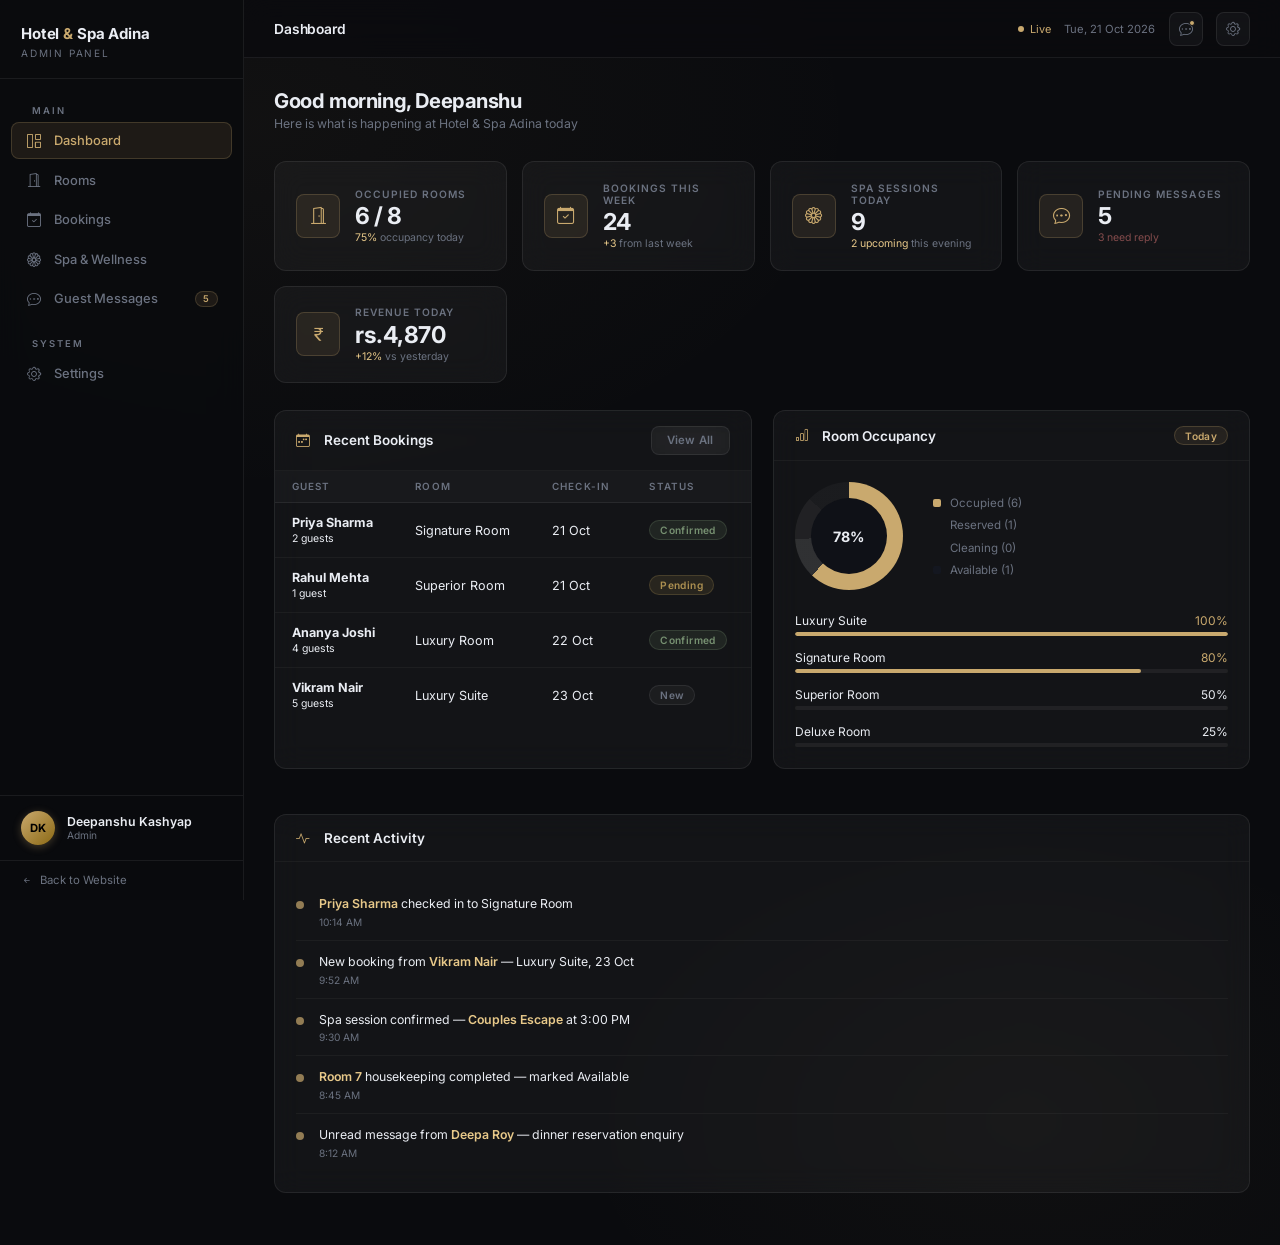
==== commit 05d29a62: "Merged updated admin panel styling into dev" ====
--- a/admin/index.html
+++ b/admin/index.html
@@ -1,7 +1,992 @@
-﻿<!DOCTYPE html><html lang="en"><head><meta charset="UTF-8"/><meta name="viewport" content="width=device-width,initial-scale=1.0"/><title>Admin Panel | Hotel &amp; Spa Adina</title><meta name="description" content="Internal admin dashboard for Hotel &amp; Spa Adina staff."/><link rel="stylesheet" href="https://cdn.jsdelivr.net/npm/bootstrap-icons@1.11.3/font/bootstrap-icons.min.css"/><link rel="stylesheet" href="admin.css"/></head><body><aside class="admin-sidebar"><div class="sidebar-brand"><div class="sidebar-brand-name">Hotel <span>&amp;</span> Spa Adina</div><div class="sidebar-brand-sub">Admin Panel</div></div><nav class="sidebar-nav"><div class="sidebar-section-label">Main</div><a href="#panel-dashboard" class="sidebar-link link-dashboard"><i class="bi bi-grid-1x2"></i> Dashboard</a><a href="#panel-rooms" class="sidebar-link link-rooms"><i class="bi bi-door-open"></i> Rooms</a><a href="#panel-bookings" class="sidebar-link link-bookings"><i class="bi bi-calendar-check"></i> Bookings</a><a href="#panel-spa" class="sidebar-link link-spa"><i class="bi bi-flower1"></i> Spa &amp; Wellness</a><a href="#panel-messages" class="sidebar-link link-messages"><i class="bi bi-chat-dots"></i> Guest Messages <span class="badge badge-gold" style="margin-left:auto;padding:.1rem .5rem;font-size:.62rem">5</span></a><div class="sidebar-section-label">System</div><a href="#panel-settings" class="sidebar-link link-settings"><i class="bi bi-gear"></i> Settings</a></nav><div class="sidebar-footer"><div class="sidebar-user"><div class="sidebar-avatar">DK</div><div><div class="sidebar-user-name">Deepanshu Kashyap</div><div class="sidebar-user-role">Admin</div></div></div></div><a href="../index.html" class="back-to-site"><i class="bi bi-arrow-left-short"></i> Back to Website</a></aside><div class="admin-main"><header class="admin-topbar"><div class="topbar-title"><span id="title-dashboard">Dashboard</span><span id="title-rooms">Rooms</span><span id="title-bookings">Bookings</span><span id="title-spa">Spa &amp; Wellness</span><span id="title-messages">Guest Messages</span><span id="title-settings">Settings</span></div><div class="topbar-actions"><div class="topbar-live"><span class="live-dot"></span> Live</div><div class="topbar-date">Tue, 21 Oct 2026</div><a href="#panel-messages" class="topbar-badge"><i class="bi bi-chat-dots"></i><span class="badge-dot"></span></a><a href="#panel-settings" class="topbar-badge"><i class="bi bi-gear"></i></a></div></header><main class="admin-content">
-<div id="panel-dashboard"><div class="page-header"><h1>Good morning, Deepanshu</h1><p>Here is what is happening at Hotel &amp; Spa Adina today</p></div><div class="stats-grid"><div class="stat-card"><div class="stat-icon gold"><i class="bi bi-door-open"></i></div><div class="stat-body"><div class="stat-label">Occupied Rooms</div><div class="stat-value">6 / 8</div><div class="stat-sub"><span class="up">75%</span> occupancy today</div></div></div><div class="stat-card"><div class="stat-icon green"><i class="bi bi-calendar-check"></i></div><div class="stat-body"><div class="stat-label">Bookings This Week</div><div class="stat-value">24</div><div class="stat-sub"><span class="up">+3</span> from last week</div></div></div><div class="stat-card"><div class="stat-icon blue"><i class="bi bi-flower1"></i></div><div class="stat-body"><div class="stat-label">Spa Sessions Today</div><div class="stat-value">9</div><div class="stat-sub"><span class="up">2 upcoming</span> this evening</div></div></div><div class="stat-card"><div class="stat-icon orange"><i class="bi bi-chat-dots"></i></div><div class="stat-body"><div class="stat-label">Pending Messages</div><div class="stat-value">5</div><div class="stat-sub"><span class="down">3 need reply</span></div></div></div><div class="stat-card"><div class="stat-icon gold"><i class="bi bi-currency-rupee"></i></div><div class="stat-body"><div class="stat-label">Revenue Today</div><div class="stat-value">rs.4,870</div><div class="stat-sub"><span class="up">+12%</span> vs yesterday</div></div></div></div><div class="two-col" style="margin-bottom:1.5rem"><div class="card"><div class="card-header"><h2><i class="bi bi-calendar-week" style="color:var(--gold);margin-right:.4rem"></i> Recent Bookings</h2><a href="#panel-bookings" class="btn-admin btn-outline">View All</a></div><div class="admin-table-wrap"><table class="admin-table"><thead><tr><th>Guest</th><th>Room</th><th>Check-in</th><th>Status</th></tr></thead><tbody><tr><td><strong>Priya Sharma</strong><br/><small style="color:var(--muted)">2 guests</small></td><td>Signature Room</td><td>21 Oct</td><td><span class="badge badge-success">Confirmed</span></td></tr><tr><td><strong>Rahul Mehta</strong><br/><small style="color:var(--muted)">1 guest</small></td><td>Superior Room</td><td>21 Oct</td><td><span class="badge badge-warning">Pending</span></td></tr><tr><td><strong>Ananya Joshi</strong><br/><small style="color:var(--muted)">4 guests</small></td><td>Luxury Room</td><td>22 Oct</td><td><span class="badge badge-success">Confirmed</span></td></tr><tr><td><strong>Vikram Nair</strong><br/><small style="color:var(--muted)">5 guests</small></td><td>Luxury Suite</td><td>23 Oct</td><td><span class="badge badge-info">New</span></td></tr></tbody></table></div></div><div class="card"><div class="card-header"><h2><i class="bi bi-bar-chart" style="color:var(--gold);margin-right:.4rem"></i> Room Occupancy</h2><span class="badge badge-gold">Today</span></div><div class="card-body"><div class="donut-wrap" style="margin-bottom:1.5rem"><div class="donut"></div><div class="donut-legend"><div class="donut-item"><div class="donut-color" style="background:var(--gold)"></div>Occupied (6)</div><div class="donut-item"><div class="donut-color" style="background:var(--info)"></div>Reserved (1)</div><div class="donut-item"><div class="donut-color" style="background:var(--success)"></div>Cleaning (0)</div><div class="donut-item"><div class="donut-color" style="background:var(--bg3)"></div>Available (1)</div></div></div><div style="display:flex;flex-direction:column;gap:.9rem"><div><div style="display:flex;justify-content:space-between;font-size:.8rem;margin-bottom:.3rem"><span>Luxury Suite</span><span style="color:var(--gold)">100%</span></div><div class="occ-bar"><div class="occ-fill" style="width:100%"></div></div></div><div><div style="display:flex;justify-content:space-between;font-size:.8rem;margin-bottom:.3rem"><span>Signature Room</span><span style="color:var(--gold)">80%</span></div><div class="occ-bar"><div class="occ-fill" style="width:80%"></div></div></div><div><div style="display:flex;justify-content:space-between;font-size:.8rem;margin-bottom:.3rem"><span>Superior Room</span><span style="color:var(--muted)">50%</span></div><div class="occ-bar"><div class="occ-fill" style="width:50%;background:var(--info)"></div></div></div><div><div style="display:flex;justify-content:space-between;font-size:.8rem;margin-bottom:.3rem"><span>Deluxe Room</span><span style="color:var(--success)">25%</span></div><div class="occ-bar"><div class="occ-fill" style="width:25%;background:var(--success)"></div></div></div></div></div></div></div><div class="card"><div class="card-header"><h2><i class="bi bi-activity" style="color:var(--gold);margin-right:.4rem"></i> Recent Activity</h2></div><div class="card-body"><div class="activity-item"><div class="activity-dot gold"></div><div class="activity-body"><div class="activity-text"><strong>Priya Sharma</strong> checked in to Signature Room</div><div class="activity-time">10:14 AM</div></div></div><div class="activity-item"><div class="activity-dot blue"></div><div class="activity-body"><div class="activity-text">New booking from <strong>Vikram Nair</strong> — Luxury Suite, 23 Oct</div><div class="activity-time">9:52 AM</div></div></div><div class="activity-item"><div class="activity-dot green"></div><div class="activity-body"><div class="activity-text">Spa session confirmed — <strong>Couples Escape</strong> at 3:00 PM</div><div class="activity-time">9:30 AM</div></div></div><div class="activity-item"><div class="activity-dot gold"></div><div class="activity-body"><div class="activity-text"><strong>Room 7</strong> housekeeping completed — marked Available</div><div class="activity-time">8:45 AM</div></div></div><div class="activity-item"><div class="activity-dot red"></div><div class="activity-body"><div class="activity-text">Unread message from <strong>Deepa Roy</strong> — dinner reservation enquiry</div><div class="activity-time">8:12 AM</div></div></div></div></div></div>
-<div id="panel-rooms"><div class="page-header"><h1>Rooms Management</h1><p>All 8 rooms — live availability, rates, and status</p></div><div class="stats-grid" style="grid-template-columns:repeat(4,1fr)"><div class="stat-card"><div class="stat-icon gold"><i class="bi bi-check-circle"></i></div><div class="stat-body"><div class="stat-label">Available</div><div class="stat-value">2</div></div></div><div class="stat-card"><div class="stat-icon blue"><i class="bi bi-person-fill"></i></div><div class="stat-body"><div class="stat-label">Occupied</div><div class="stat-value">6</div></div></div><div class="stat-card"><div class="stat-icon orange"><i class="bi bi-tools"></i></div><div class="stat-body"><div class="stat-label">Maintenance</div><div class="stat-value">0</div></div></div><div class="stat-card"><div class="stat-icon green"><i class="bi bi-star"></i></div><div class="stat-body"><div class="stat-label">Avg Rating</div><div class="stat-value">4.7</div></div></div></div><div class="card"><div class="card-header"><h2><i class="bi bi-door-open" style="color:var(--gold);margin-right:.4rem"></i> All Rooms</h2><a href="../rooms.html" target="_blank" class="btn-admin btn-outline"><i class="bi bi-eye"></i> View Public Page</a></div><div class="admin-table-wrap"><table class="admin-table"><thead><tr><th>ID</th><th>Room Name</th><th>Size</th><th>Capacity</th><th>Bed Type</th><th>Rate / Night</th><th>Status</th><th>This Week Occupancy</th></tr></thead><tbody><tr><td style="color:var(--muted)">#R01</td><td><strong>Superior Room</strong></td><td>30 m2</td><td>1 guest</td><td>Queen bed</td><td style="color:var(--gold);font-weight:600">rs.115</td><td><span class="badge badge-success">Available</span></td><td><div class="occ-bar-wrap"><div class="occ-bar"><div class="occ-fill" style="width:40%"></div></div><span class="occ-label">40%</span></div></td></tr><tr><td style="color:var(--muted)">#R02</td><td><strong>Signature Room</strong></td><td>70 m2</td><td>2 guests</td><td>King bed</td><td style="color:var(--gold);font-weight:600">rs.220</td><td><span class="badge badge-info">Occupied</span></td><td><div class="occ-bar-wrap"><div class="occ-bar"><div class="occ-fill" style="width:80%"></div></div><span class="occ-label">80%</span></div></td></tr><tr><td style="color:var(--muted)">#R03</td><td><strong>Deluxe Room</strong></td><td>50 m2</td><td>3 guests</td><td>King + sofa</td><td style="color:var(--gold);font-weight:600">rs.265</td><td><span class="badge badge-info">Occupied</span></td><td><div class="occ-bar-wrap"><div class="occ-bar"><div class="occ-fill" style="width:70%"></div></div><span class="occ-label">70%</span></div></td></tr><tr><td style="color:var(--muted)">#R04</td><td><strong>Luxury Room</strong></td><td>50 m2</td><td>4 guests</td><td>King + twin</td><td style="color:var(--gold);font-weight:600">rs.289</td><td><span class="badge badge-info">Occupied</span></td><td><div class="occ-bar-wrap"><div class="occ-bar"><div class="occ-fill" style="width:90%"></div></div><span class="occ-label">90%</span></div></td></tr><tr><td style="color:var(--muted)">#R05</td><td><strong>Luxury Suite</strong></td><td>90 m2</td><td>5 guests</td><td>King + 2 twin</td><td style="color:var(--gold);font-weight:600">rs.320</td><td><span class="badge badge-info">Occupied</span></td><td><div class="occ-bar-wrap"><div class="occ-bar"><div class="occ-fill" style="width:100%"></div></div><span class="occ-label">100%</span></div></td></tr><tr><td style="color:var(--muted)">#R06</td><td><strong>Deluxe Family Room</strong></td><td>45 m2</td><td>6 guests</td><td>2 double beds</td><td style="color:var(--gold);font-weight:600">rs.344</td><td><span class="badge badge-success">Available</span></td><td><div class="occ-bar-wrap"><div class="occ-bar"><div class="occ-fill" style="width:25%;background:var(--success)"></div></div><span class="occ-label">25%</span></div></td></tr><tr><td style="color:var(--muted)">#R07</td><td><strong>Penthouse Room</strong></td><td>84 m2</td><td>7 guests</td><td>King + 3 twin</td><td style="color:var(--gold);font-weight:600">rs.389</td><td><span class="badge badge-info">Occupied</span></td><td><div class="occ-bar-wrap"><div class="occ-bar"><div class="occ-fill" style="width:60%"></div></div><span class="occ-label">60%</span></div></td></tr><tr><td style="color:var(--muted)">#R08</td><td><strong>Grand Group Suite</strong></td><td>48 m2</td><td>8 guests</td><td>4 double beds</td><td style="color:var(--gold);font-weight:600">rs.499</td><td><span class="badge badge-info">Occupied</span></td><td><div class="occ-bar-wrap"><div class="occ-bar"><div class="occ-fill" style="width:75%"></div></div><span class="occ-label">75%</span></div></td></tr></tbody></table></div></div></div>
-<div id="panel-bookings"><div class="page-header"><h1>Bookings</h1><p>All confirmed, pending, and past reservations</p></div><div class="stats-grid" style="grid-template-columns:repeat(4,1fr)"><div class="stat-card"><div class="stat-icon green"><i class="bi bi-check2-circle"></i></div><div class="stat-body"><div class="stat-label">Confirmed</div><div class="stat-value">18</div></div></div><div class="stat-card"><div class="stat-icon orange"><i class="bi bi-clock"></i></div><div class="stat-body"><div class="stat-label">Pending</div><div class="stat-value">4</div></div></div><div class="stat-card"><div class="stat-icon red"><i class="bi bi-x-circle"></i></div><div class="stat-body"><div class="stat-label">Cancelled</div><div class="stat-value">2</div></div></div><div class="stat-card"><div class="stat-icon blue"><i class="bi bi-arrow-right-circle"></i></div><div class="stat-body"><div class="stat-label">Check-outs Today</div><div class="stat-value">3</div></div></div></div><div class="card"><div class="card-header"><h2><i class="bi bi-calendar-check" style="color:var(--gold);margin-right:.4rem"></i> All Reservations</h2></div><div class="admin-table-wrap"><table class="admin-table"><thead><tr><th>Booking ID</th><th>Guest Name</th><th>Room</th><th>Check-in</th><th>Check-out</th><th>Guests</th><th>Total</th><th>Status</th></tr></thead><tbody><tr><td style="color:var(--muted)">#BK-2601</td><td><strong>Priya Sharma</strong></td><td>Signature Room</td><td>21 Oct</td><td>24 Oct</td><td>2</td><td style="color:var(--gold);font-weight:600">rs.660</td><td><span class="badge badge-success">Confirmed</span></td></tr><tr><td style="color:var(--muted)">#BK-2602</td><td><strong>Rahul Mehta</strong></td><td>Superior Room</td><td>21 Oct</td><td>22 Oct</td><td>1</td><td style="color:var(--gold);font-weight:600">rs.115</td><td><span class="badge badge-warning">Pending</span></td></tr><tr><td style="color:var(--muted)">#BK-2603</td><td><strong>Ananya Joshi</strong></td><td>Luxury Room</td><td>22 Oct</td><td>25 Oct</td><td>4</td><td style="color:var(--gold);font-weight:600">rs.1,156</td><td><span class="badge badge-success">Confirmed</span></td></tr><tr><td style="color:var(--muted)">#BK-2604</td><td><strong>Vikram Nair</strong></td><td>Luxury Suite</td><td>23 Oct</td><td>28 Oct</td><td>5</td><td style="color:var(--gold);font-weight:600">rs.1,920</td><td><span class="badge badge-info">New</span></td></tr><tr><td style="color:var(--muted)">#BK-2605</td><td><strong>Sunita Kapoor</strong></td><td>Deluxe Family</td><td>24 Oct</td><td>26 Oct</td><td>6</td><td style="color:var(--gold);font-weight:600">rs.688</td><td><span class="badge badge-warning">Pending</span></td></tr><tr><td style="color:var(--muted)">#BK-2606</td><td><strong>Arjun Rathi</strong></td><td>Penthouse Room</td><td>25 Oct</td><td>27 Oct</td><td>3</td><td style="color:var(--gold);font-weight:600">rs.778</td><td><span class="badge badge-success">Confirmed</span></td></tr><tr><td style="color:var(--muted)">#BK-2598</td><td><strong>Deepa Roy</strong></td><td>Deluxe Room</td><td>18 Oct</td><td>21 Oct</td><td>2</td><td style="color:var(--gold);font-weight:600">rs.795</td><td><span class="badge badge-muted">Checked out</span></td></tr><tr><td style="color:var(--muted)">#BK-2597</td><td><strong>Kartik Sen</strong></td><td>Grand Group Suite</td><td>13 Oct</td><td>17 Oct</td><td>8</td><td style="color:var(--gold);font-weight:600">rs.1,996</td><td><span class="badge badge-danger">Cancelled</span></td></tr></tbody></table></div></div></div>
-<div id="panel-spa"><div class="page-header"><h1>Spa and Wellness</h1><p>Treatment schedule, packages, and therapist availability</p></div><div class="stats-grid" style="grid-template-columns:repeat(4,1fr)"><div class="stat-card"><div class="stat-icon blue"><i class="bi bi-calendar2-week"></i></div><div class="stat-body"><div class="stat-label">Sessions Today</div><div class="stat-value">9</div></div></div><div class="stat-card"><div class="stat-icon gold"><i class="bi bi-heart"></i></div><div class="stat-body"><div class="stat-label">Couples Packages</div><div class="stat-value">2</div></div></div><div class="stat-card"><div class="stat-icon green"><i class="bi bi-person-check"></i></div><div class="stat-body"><div class="stat-label">Therapists On Duty</div><div class="stat-value">4</div></div></div><div class="stat-card"><div class="stat-icon orange"><i class="bi bi-currency-rupee"></i></div><div class="stat-body"><div class="stat-label">Spa Revenue Today</div><div class="stat-value">rs.1,490</div></div></div></div><div class="two-col"><div class="card"><div class="card-header"><h2><i class="bi bi-clock" style="color:var(--gold);margin-right:.4rem"></i> Today Schedule</h2></div><div class="admin-table-wrap"><table class="admin-table"><thead><tr><th>Time</th><th>Treatment</th><th>Guest</th><th>Duration</th><th>Status</th></tr></thead><tbody><tr><td style="color:var(--gold);font-weight:600">9:00 AM</td><td>Swedish Massage</td><td>Priya S.</td><td>60 min</td><td><span class="badge badge-muted">Done</span></td></tr><tr><td style="color:var(--gold);font-weight:600">10:30 AM</td><td>Hydrating Facial</td><td>Ananya J.</td><td>45 min</td><td><span class="badge badge-muted">Done</span></td></tr><tr><td style="color:var(--gold);font-weight:600">12:00 PM</td><td>Hot Stone Massage</td><td>Rahul M.</td><td>75 min</td><td><span class="badge badge-success">Confirmed</span></td></tr><tr><td style="color:var(--gold);font-weight:600">2:00 PM</td><td>Body Scrub</td><td>Sunita K.</td><td>40 min</td><td><span class="badge badge-success">Confirmed</span></td></tr><tr><td style="color:var(--gold);font-weight:600">3:00 PM</td><td>Couples Escape</td><td>Vikram and Mrs Nair</td><td>75 min</td><td><span class="badge badge-info">Upcoming</span></td></tr><tr><td style="color:var(--gold);font-weight:600">5:00 PM</td><td>Thermal Pool</td><td>Arjun R.</td><td>90 min</td><td><span class="badge badge-info">Upcoming</span></td></tr></tbody></table></div></div><div class="card"><div class="card-header"><h2><i class="bi bi-star" style="color:var(--gold);margin-right:.4rem"></i> Package Bookings</h2><a href="../spa.html" target="_blank" class="btn-admin btn-outline"><i class="bi bi-eye"></i> Spa Page</a></div><div class="card-body"><div style="display:flex;flex-direction:column;gap:1.2rem"><div><div style="display:flex;justify-content:space-between;font-size:.85rem;margin-bottom:.4rem"><span><strong>Couples Escape</strong></span><span style="color:var(--gold)">12 bookings</span></div><div class="occ-bar"><div class="occ-fill" style="width:85%"></div></div></div><div><div style="display:flex;justify-content:space-between;font-size:.85rem;margin-bottom:.4rem"><span><strong>Relax and Renew</strong></span><span style="color:var(--info)">8 bookings</span></div><div class="occ-bar"><div class="occ-fill" style="width:57%;background:var(--info)"></div></div></div><div><div style="display:flex;justify-content:space-between;font-size:.85rem;margin-bottom:.4rem"><span><strong>Ultimate Wellness Day</strong></span><span style="color:var(--success)">4 bookings</span></div><div class="occ-bar"><div class="occ-fill" style="width:29%;background:var(--success)"></div></div></div></div><div style="margin-top:1.5rem;padding-top:1.2rem;border-top:1px solid var(--border)"><div class="stat-label" style="margin-bottom:.8rem">Therapist Availability</div><div style="display:flex;flex-direction:column;gap:.6rem"><div style="display:flex;align-items:center;justify-content:space-between;font-size:.83rem"><span>Dr. Meera Singh</span><span class="badge badge-success">Available</span></div><div style="display:flex;align-items:center;justify-content:space-between;font-size:.83rem"><span>Ravi Kumar</span><span class="badge badge-warning">In Session</span></div><div style="display:flex;align-items:center;justify-content:space-between;font-size:.83rem"><span>Kavya Nair</span><span class="badge badge-warning">In Session</span></div><div style="display:flex;align-items:center;justify-content:space-between;font-size:.83rem"><span>Anil Sharma</span><span class="badge badge-success">Available</span></div></div></div></div></div></div></div>
-<div id="panel-messages"><div class="page-header"><h1>Guest Messages</h1><p>All enquiries submitted through the website contact form</p></div><div class="two-col" style="margin-bottom:1.5rem"><div class="stat-card"><div class="stat-icon gold"><i class="bi bi-envelope"></i></div><div class="stat-body"><div class="stat-label">Total Messages</div><div class="stat-value">5</div><div class="stat-sub">This week</div></div></div><div class="stat-card"><div class="stat-icon orange"><i class="bi bi-exclamation-circle"></i></div><div class="stat-body"><div class="stat-label">Awaiting Reply</div><div class="stat-value">3</div><div class="stat-sub"><span class="down">Reply within 2 hours</span></div></div></div></div><div class="card"><div class="card-header"><h2><i class="bi bi-chat-dots" style="color:var(--gold);margin-right:.4rem"></i> Inbox</h2><span class="badge badge-warning">3 unread</span></div><div class="card-body"><div class="msg-item msg-unread"><div class="msg-avatar">DR</div><div style="flex:1"><div><span class="msg-name">Deepa Roy</span><span class="msg-time">21 Oct, 8:12 AM</span><span class="badge badge-warning" style="margin-left:.5rem;font-size:.62rem">Unread</span></div><div class="msg-text">Hi, I was hoping to book a dinner reservation for tomorrow evening for 4 people. Do you have availability at the rooftop restaurant?</div><div style="margin-top:.5rem;display:flex;gap:.5rem"><a href="mailto:hello@hotelaadina.in" class="btn-admin btn-gold" style="font-size:.72rem"><i class="bi bi-reply"></i> Reply</a><span class="badge badge-muted">Dining</span></div></div></div><div class="msg-item msg-unread"><div class="msg-avatar blue">SK</div><div style="flex:1"><div><span class="msg-name">Sunita Kapoor</span><span class="msg-time">21 Oct, 7:45 AM</span><span class="badge badge-warning" style="margin-left:.5rem;font-size:.62rem">Unread</span></div><div class="msg-text">We would like to extend our stay by 2 nights. Is the Deluxe Family Room still available? Please confirm the extended rate.</div><div style="margin-top:.5rem;display:flex;gap:.5rem"><a href="mailto:hello@hotelaadina.in" class="btn-admin btn-gold" style="font-size:.72rem"><i class="bi bi-reply"></i> Reply</a><span class="badge badge-muted">Room Booking</span></div></div></div><div class="msg-item msg-unread"><div class="msg-avatar green">AR</div><div style="flex:1"><div><span class="msg-name">Arjun Rathi</span><span class="msg-time">20 Oct, 6:30 PM</span><span class="badge badge-warning" style="margin-left:.5rem;font-size:.62rem">Unread</span></div><div class="msg-text">Can I add the Ultimate Wellness Day spa package to my stay? I arrive on 25 Oct and would like to book it for the afternoon.</div><div style="margin-top:.5rem;display:flex;gap:.5rem"><a href="mailto:hello@hotelaadina.in" class="btn-admin btn-gold" style="font-size:.72rem"><i class="bi bi-reply"></i> Reply</a><span class="badge badge-muted">Spa</span></div></div></div><div class="msg-item"><div class="msg-avatar orange">VN</div><div style="flex:1"><div><span class="msg-name">Vikram Nair</span><span class="msg-time">20 Oct, 2:15 PM</span><span class="badge badge-success" style="margin-left:.5rem;font-size:.62rem">Replied</span></div><div class="msg-text">Thank you for confirming my Luxury Suite booking. Could you arrange airport pickup on 23 Oct at 4 PM from IGI?</div><div style="margin-top:.5rem"><span class="badge badge-muted">Room Booking</span></div></div></div><div class="msg-item"><div class="msg-avatar">PS</div><div style="flex:1"><div><span class="msg-name">Priya Sharma</span><span class="msg-time">20 Oct, 11:00 AM</span><span class="badge badge-success" style="margin-left:.5rem;font-size:.62rem">Replied</span></div><div class="msg-text">We had an amazing stay! The Signature Room was beautiful. Will definitely be coming back. Please add us to the newsletter.</div><div style="margin-top:.5rem"><span class="badge badge-muted">Feedback</span></div></div></div></div></div></div>
-<div id="panel-settings"><div class="page-header"><h1>Settings</h1><p>Hotel profile, notifications, and team access</p></div><div class="two-col"><div class="card"><div class="card-header"><h2><i class="bi bi-building" style="color:var(--gold);margin-right:.4rem"></i> Hotel Information</h2></div><div class="card-body"><div class="setting-row"><div><div class="setting-label">Hotel Name</div><div class="setting-desc">Shown across the site header and footer</div></div><div class="setting-control"><input class="setting-input" type="text" value="Hotel and Spa Adina" readonly/></div></div><div class="setting-row"><div><div class="setting-label">Contact Email</div><div class="setting-desc">Guest-facing email address</div></div><div class="setting-control"><input class="setting-input" type="email" value="hello@hotelaadina.in" readonly/></div></div><div class="setting-row"><div><div class="setting-label">Phone</div><div class="setting-desc">Reception direct line</div></div><div class="setting-control"><input class="setting-input" type="tel" value="+91 11 2345 6789" readonly/></div></div><div class="setting-row"><div><div class="setting-label">Address</div><div class="setting-desc">Physical location</div></div><div class="setting-control"><input class="setting-input" type="text" value="12 Luxury Lane, New Delhi" readonly/></div></div><div class="setting-row"><div><div class="setting-label">Currency</div><div class="setting-desc">Used across all price displays</div></div><div class="setting-control"><input class="setting-input" type="text" value="INR (rs.)" readonly/></div></div></div></div><div><div class="card" style="margin-bottom:1.5rem"><div class="card-header"><h2><i class="bi bi-bell" style="color:var(--gold);margin-right:.4rem"></i> Notifications</h2></div><div class="card-body"><div class="setting-row"><div><div class="setting-label">New Booking Alerts</div><div class="setting-desc">Notify when a new reservation arrives</div></div><div class="setting-control"><div class="toggle-switch on"></div></div></div><div class="setting-row"><div><div class="setting-label">Guest Messages</div><div class="setting-desc">Alert on new contact form submissions</div></div><div class="setting-control"><div class="toggle-switch on"></div></div></div><div class="setting-row"><div><div class="setting-label">Spa Session Reminders</div><div class="setting-desc">15 min reminder before each session</div></div><div class="setting-control"><div class="toggle-switch on"></div></div></div><div class="setting-row"><div><div class="setting-label">Daily Revenue Report</div><div class="setting-desc">Email summary at 11 PM nightly</div></div><div class="setting-control"><div class="toggle-switch"></div></div></div></div></div><div class="card"><div class="card-header"><h2><i class="bi bi-people" style="color:var(--gold);margin-right:.4rem"></i> Team Access</h2></div><div class="card-body"><div style="display:flex;flex-direction:column;gap:.8rem"><div style="display:flex;align-items:center;justify-content:space-between"><div style="display:flex;align-items:center;gap:.7rem"><div class="sidebar-avatar" style="width:30px;height:30px;font-size:.7rem">DK</div><div><div style="font-size:.85rem;font-weight:600">Deepanshu Kashyap</div><div style="font-size:.72rem;color:var(--muted)">Admin - Lead</div></div></div><span class="badge badge-gold">Admin</span></div><div style="display:flex;align-items:center;justify-content:space-between"><div style="display:flex;align-items:center;gap:.7rem"><div class="sidebar-avatar" style="width:30px;height:30px;font-size:.7rem;background:linear-gradient(135deg,var(--info),#2563eb);color:#fff">AG</div><div><div style="font-size:.85rem;font-weight:600">Ayush Gupta</div><div style="font-size:.72rem;color:var(--muted)">UI - Rooms and Spa</div></div></div><span class="badge badge-info">Editor</span></div><div style="display:flex;align-items:center;justify-content:space-between"><div style="display:flex;align-items:center;gap:.7rem"><div class="sidebar-avatar" style="width:30px;height:30px;font-size:.7rem;background:linear-gradient(135deg,var(--success),#059669);color:#fff">AT</div><div><div style="font-size:.85rem;font-weight:600">Ayush Tyagi</div><div style="font-size:.72rem;color:var(--muted)">Dining and Contact</div></div></div><span class="badge badge-success">Editor</span></div></div></div></div></div></div></div></main></div></body></html>
+﻿<!DOCTYPE html>
+<html lang="en">
+
+<head>
+    <meta charset="UTF-8" />
+    <meta name="viewport" content="width=device-width,initial-scale=1.0" />
+    <title>Admin Panel | Hotel &amp; Spa Adina</title>
+    <meta name="description" content="Internal admin dashboard for Hotel &amp; Spa Adina staff." />
+    <link rel="stylesheet" href="https://cdn.jsdelivr.net/npm/bootstrap-icons@1.11.3/font/bootstrap-icons.min.css" />
+    <link rel="stylesheet" href="admin.css" />
+</head>
+
+<body>
+    <aside class="admin-sidebar">
+        <div class="sidebar-brand">
+            <div class="sidebar-brand-name">Hotel <span>&amp;</span> Spa Adina</div>
+            <div class="sidebar-brand-sub">Admin Panel</div>
+        </div>
+        <nav class="sidebar-nav">
+            <div class="sidebar-section-label">Main</div><a href="#panel-dashboard"
+                class="sidebar-link link-dashboard"><i class="bi bi-grid-1x2"></i> Dashboard</a><a href="#panel-rooms"
+                class="sidebar-link link-rooms"><i class="bi bi-door-open"></i> Rooms</a><a href="#panel-bookings"
+                class="sidebar-link link-bookings"><i class="bi bi-calendar-check"></i> Bookings</a><a href="#panel-spa"
+                class="sidebar-link link-spa"><i class="bi bi-flower1"></i> Spa &amp; Wellness</a><a
+                href="#panel-messages" class="sidebar-link link-messages"><i class="bi bi-chat-dots"></i> Guest Messages
+                <span class="badge badge-gold"
+                    style="margin-left:auto;padding:.1rem .5rem;font-size:.62rem">5</span></a>
+            <div class="sidebar-section-label">System</div><a href="#panel-settings"
+                class="sidebar-link link-settings"><i class="bi bi-gear"></i> Settings</a>
+        </nav>
+        <div class="sidebar-footer">
+            <div class="sidebar-user">
+                <div class="sidebar-avatar">DK</div>
+                <div>
+                    <div class="sidebar-user-name">Deepanshu Kashyap</div>
+                    <div class="sidebar-user-role">Admin</div>
+                </div>
+            </div>
+        </div><a href="../index.html" class="back-to-site"><i class="bi bi-arrow-left-short"></i> Back to Website</a>
+    </aside>
+    <div class="admin-main">
+        <header class="admin-topbar">
+            <div class="topbar-title"><span id="title-dashboard">Dashboard</span><span
+                    id="title-rooms">Rooms</span><span id="title-bookings">Bookings</span><span id="title-spa">Spa &amp;
+                    Wellness</span><span id="title-messages">Guest Messages</span><span
+                    id="title-settings">Settings</span></div>
+            <div class="topbar-actions">
+                <div class="topbar-live"><span class="live-dot"></span> Live</div>
+                <div class="topbar-date">Tue, 21 Oct 2026</div><a href="#panel-messages" class="topbar-badge"><i
+                        class="bi bi-chat-dots"></i><span class="badge-dot"></span></a><a href="#panel-settings"
+                    class="topbar-badge"><i class="bi bi-gear"></i></a>
+            </div>
+        </header>
+        <main class="admin-content">
+            <div id="panel-dashboard">
+                <div class="page-header">
+                    <h1>Good morning, Deepanshu</h1>
+                    <p>Here is what is happening at Hotel &amp; Spa Adina today</p>
+                </div>
+                <div class="stats-grid">
+                    <div class="stat-card">
+                        <div class="stat-icon gold"><i class="bi bi-door-open"></i></div>
+                        <div class="stat-body">
+                            <div class="stat-label">Occupied Rooms</div>
+                            <div class="stat-value">6 / 8</div>
+                            <div class="stat-sub"><span class="up">75%</span> occupancy today</div>
+                        </div>
+                    </div>
+                    <div class="stat-card">
+                        <div class="stat-icon green"><i class="bi bi-calendar-check"></i></div>
+                        <div class="stat-body">
+                            <div class="stat-label">Bookings This Week</div>
+                            <div class="stat-value">24</div>
+                            <div class="stat-sub"><span class="up">+3</span> from last week</div>
+                        </div>
+                    </div>
+                    <div class="stat-card">
+                        <div class="stat-icon blue"><i class="bi bi-flower1"></i></div>
+                        <div class="stat-body">
+                            <div class="stat-label">Spa Sessions Today</div>
+                            <div class="stat-value">9</div>
+                            <div class="stat-sub"><span class="up">2 upcoming</span> this evening</div>
+                        </div>
+                    </div>
+                    <div class="stat-card">
+                        <div class="stat-icon orange"><i class="bi bi-chat-dots"></i></div>
+                        <div class="stat-body">
+                            <div class="stat-label">Pending Messages</div>
+                            <div class="stat-value">5</div>
+                            <div class="stat-sub"><span class="down">3 need reply</span></div>
+                        </div>
+                    </div>
+                    <div class="stat-card">
+                        <div class="stat-icon gold"><i class="bi bi-currency-rupee"></i></div>
+                        <div class="stat-body">
+                            <div class="stat-label">Revenue Today</div>
+                            <div class="stat-value">rs.4,870</div>
+                            <div class="stat-sub"><span class="up">+12%</span> vs yesterday</div>
+                        </div>
+                    </div>
+                </div>
+                <div class="two-col" style="margin-bottom:1.5rem">
+                    <div class="card">
+                        <div class="card-header">
+                            <h2><i class="bi bi-calendar-week" style="color:var(--gold);margin-right:.4rem"></i> Recent
+                                Bookings</h2><a href="#panel-bookings" class="btn-admin btn-outline">View All</a>
+                        </div>
+                        <div class="admin-table-wrap">
+                            <table class="admin-table">
+                                <thead>
+                                    <tr>
+                                        <th>Guest</th>
+                                        <th>Room</th>
+                                        <th>Check-in</th>
+                                        <th>Status</th>
+                                    </tr>
+                                </thead>
+                                <tbody>
+                                    <tr>
+                                        <td><strong>Priya Sharma</strong><br /><small style="color:var(--muted)">2
+                                                guests</small></td>
+                                        <td>Signature Room</td>
+                                        <td>21 Oct</td>
+                                        <td><span class="badge badge-success">Confirmed</span></td>
+                                    </tr>
+                                    <tr>
+                                        <td><strong>Rahul Mehta</strong><br /><small style="color:var(--muted)">1
+                                                guest</small></td>
+                                        <td>Superior Room</td>
+                                        <td>21 Oct</td>
+                                        <td><span class="badge badge-warning">Pending</span></td>
+                                    </tr>
+                                    <tr>
+                                        <td><strong>Ananya Joshi</strong><br /><small style="color:var(--muted)">4
+                                                guests</small></td>
+                                        <td>Luxury Room</td>
+                                        <td>22 Oct</td>
+                                        <td><span class="badge badge-success">Confirmed</span></td>
+                                    </tr>
+                                    <tr>
+                                        <td><strong>Vikram Nair</strong><br /><small style="color:var(--muted)">5
+                                                guests</small></td>
+                                        <td>Luxury Suite</td>
+                                        <td>23 Oct</td>
+                                        <td><span class="badge badge-info">New</span></td>
+                                    </tr>
+                                </tbody>
+                            </table>
+                        </div>
+                    </div>
+                    <div class="card">
+                        <div class="card-header">
+                            <h2><i class="bi bi-bar-chart" style="color:var(--gold);margin-right:.4rem"></i> Room
+                                Occupancy</h2><span class="badge badge-gold">Today</span>
+                        </div>
+                        <div class="card-body">
+                            <div class="donut-wrap" style="margin-bottom:1.5rem">
+                                <div class="donut"></div>
+                                <div class="donut-legend">
+                                    <div class="donut-item">
+                                        <div class="donut-color" style="background:var(--gold)"></div>Occupied (6)
+                                    </div>
+                                    <div class="donut-item">
+                                        <div class="donut-color" style="background:var(--info)"></div>Reserved (1)
+                                    </div>
+                                    <div class="donut-item">
+                                        <div class="donut-color" style="background:var(--success)"></div>Cleaning (0)
+                                    </div>
+                                    <div class="donut-item">
+                                        <div class="donut-color" style="background:var(--bg3)"></div>Available (1)
+                                    </div>
+                                </div>
+                            </div>
+                            <div style="display:flex;flex-direction:column;gap:.9rem">
+                                <div>
+                                    <div
+                                        style="display:flex;justify-content:space-between;font-size:.8rem;margin-bottom:.3rem">
+                                        <span>Luxury Suite</span><span style="color:var(--gold)">100%</span></div>
+                                    <div class="occ-bar">
+                                        <div class="occ-fill" style="width:100%"></div>
+                                    </div>
+                                </div>
+                                <div>
+                                    <div
+                                        style="display:flex;justify-content:space-between;font-size:.8rem;margin-bottom:.3rem">
+                                        <span>Signature Room</span><span style="color:var(--gold)">80%</span></div>
+                                    <div class="occ-bar">
+                                        <div class="occ-fill" style="width:80%"></div>
+                                    </div>
+                                </div>
+                                <div>
+                                    <div
+                                        style="display:flex;justify-content:space-between;font-size:.8rem;margin-bottom:.3rem">
+                                        <span>Superior Room</span><span style="color:var(--muted)">50%</span></div>
+                                    <div class="occ-bar">
+                                        <div class="occ-fill" style="width:50%;background:var(--info)"></div>
+                                    </div>
+                                </div>
+                                <div>
+                                    <div
+                                        style="display:flex;justify-content:space-between;font-size:.8rem;margin-bottom:.3rem">
+                                        <span>Deluxe Room</span><span style="color:var(--success)">25%</span></div>
+                                    <div class="occ-bar">
+                                        <div class="occ-fill" style="width:25%;background:var(--success)"></div>
+                                    </div>
+                                </div>
+                            </div>
+                        </div>
+                    </div>
+                </div>
+                <div class="card">
+                    <div class="card-header">
+                        <h2><i class="bi bi-activity" style="color:var(--gold);margin-right:.4rem"></i> Recent Activity
+                        </h2>
+                    </div>
+                    <div class="card-body">
+                        <div class="activity-item">
+                            <div class="activity-dot gold"></div>
+                            <div class="activity-body">
+                                <div class="activity-text"><strong>Priya Sharma</strong> checked in to Signature Room
+                                </div>
+                                <div class="activity-time">10:14 AM</div>
+                            </div>
+                        </div>
+                        <div class="activity-item">
+                            <div class="activity-dot blue"></div>
+                            <div class="activity-body">
+                                <div class="activity-text">New booking from <strong>Vikram Nair</strong> — Luxury Suite,
+                                    23 Oct</div>
+                                <div class="activity-time">9:52 AM</div>
+                            </div>
+                        </div>
+                        <div class="activity-item">
+                            <div class="activity-dot green"></div>
+                            <div class="activity-body">
+                                <div class="activity-text">Spa session confirmed — <strong>Couples Escape</strong> at
+                                    3:00 PM</div>
+                                <div class="activity-time">9:30 AM</div>
+                            </div>
+                        </div>
+                        <div class="activity-item">
+                            <div class="activity-dot gold"></div>
+                            <div class="activity-body">
+                                <div class="activity-text"><strong>Room 7</strong> housekeeping completed — marked
+                                    Available</div>
+                                <div class="activity-time">8:45 AM</div>
+                            </div>
+                        </div>
+                        <div class="activity-item">
+                            <div class="activity-dot red"></div>
+                            <div class="activity-body">
+                                <div class="activity-text">Unread message from <strong>Deepa Roy</strong> — dinner
+                                    reservation enquiry</div>
+                                <div class="activity-time">8:12 AM</div>
+                            </div>
+                        </div>
+                    </div>
+                </div>
+            </div>
+            <div id="panel-rooms">
+                <div class="page-header">
+                    <h1>Rooms Management</h1>
+                    <p>All 8 rooms — live availability, rates, and status</p>
+                </div>
+                <div class="stats-grid" style="grid-template-columns:repeat(4,1fr)">
+                    <div class="stat-card">
+                        <div class="stat-icon gold"><i class="bi bi-check-circle"></i></div>
+                        <div class="stat-body">
+                            <div class="stat-label">Available</div>
+                            <div class="stat-value">2</div>
+                        </div>
+                    </div>
+                    <div class="stat-card">
+                        <div class="stat-icon blue"><i class="bi bi-person-fill"></i></div>
+                        <div class="stat-body">
+                            <div class="stat-label">Occupied</div>
+                            <div class="stat-value">6</div>
+                        </div>
+                    </div>
+                    <div class="stat-card">
+                        <div class="stat-icon orange"><i class="bi bi-tools"></i></div>
+                        <div class="stat-body">
+                            <div class="stat-label">Maintenance</div>
+                            <div class="stat-value">0</div>
+                        </div>
+                    </div>
+                    <div class="stat-card">
+                        <div class="stat-icon green"><i class="bi bi-star"></i></div>
+                        <div class="stat-body">
+                            <div class="stat-label">Avg Rating</div>
+                            <div class="stat-value">4.7</div>
+                        </div>
+                    </div>
+                </div>
+                <div class="card">
+                    <div class="card-header">
+                        <h2><i class="bi bi-door-open" style="color:var(--gold);margin-right:.4rem"></i> All Rooms</h2>
+                        <a href="../rooms.html" target="_blank" class="btn-admin btn-outline"><i class="bi bi-eye"></i>
+                            View Public Page</a>
+                    </div>
+                    <div class="admin-table-wrap">
+                        <table class="admin-table">
+                            <thead>
+                                <tr>
+                                    <th>ID</th>
+                                    <th>Room Name</th>
+                                    <th>Size</th>
+                                    <th>Capacity</th>
+                                    <th>Bed Type</th>
+                                    <th>Rate / Night</th>
+                                    <th>Status</th>
+                                    <th>This Week Occupancy</th>
+                                </tr>
+                            </thead>
+                            <tbody>
+                                <tr>
+                                    <td style="color:var(--muted)">#R01</td>
+                                    <td><strong>Superior Room</strong></td>
+                                    <td>30 m2</td>
+                                    <td>1 guest</td>
+                                    <td>Queen bed</td>
+                                    <td style="color:var(--gold);font-weight:600">rs.115</td>
+                                    <td><span class="badge badge-success">Available</span></td>
+                                    <td>
+                                        <div class="occ-bar-wrap">
+                                            <div class="occ-bar">
+                                                <div class="occ-fill" style="width:40%"></div>
+                                            </div><span class="occ-label">40%</span>
+                                        </div>
+                                    </td>
+                                </tr>
+                                <tr>
+                                    <td style="color:var(--muted)">#R02</td>
+                                    <td><strong>Signature Room</strong></td>
+                                    <td>70 m2</td>
+                                    <td>2 guests</td>
+                                    <td>King bed</td>
+                                    <td style="color:var(--gold);font-weight:600">rs.220</td>
+                                    <td><span class="badge badge-info">Occupied</span></td>
+                                    <td>
+                                        <div class="occ-bar-wrap">
+                                            <div class="occ-bar">
+                                                <div class="occ-fill" style="width:80%"></div>
+                                            </div><span class="occ-label">80%</span>
+                                        </div>
+                                    </td>
+                                </tr>
+                                <tr>
+                                    <td style="color:var(--muted)">#R03</td>
+                                    <td><strong>Deluxe Room</strong></td>
+                                    <td>50 m2</td>
+                                    <td>3 guests</td>
+                                    <td>King + sofa</td>
+                                    <td style="color:var(--gold);font-weight:600">rs.265</td>
+                                    <td><span class="badge badge-info">Occupied</span></td>
+                                    <td>
+                                        <div class="occ-bar-wrap">
+                                            <div class="occ-bar">
+                                                <div class="occ-fill" style="width:70%"></div>
+                                            </div><span class="occ-label">70%</span>
+                                        </div>
+                                    </td>
+                                </tr>
+                                <tr>
+                                    <td style="color:var(--muted)">#R04</td>
+                                    <td><strong>Luxury Room</strong></td>
+                                    <td>50 m2</td>
+                                    <td>4 guests</td>
+                                    <td>King + twin</td>
+                                    <td style="color:var(--gold);font-weight:600">rs.289</td>
+                                    <td><span class="badge badge-info">Occupied</span></td>
+                                    <td>
+                                        <div class="occ-bar-wrap">
+                                            <div class="occ-bar">
+                                                <div class="occ-fill" style="width:90%"></div>
+                                            </div><span class="occ-label">90%</span>
+                                        </div>
+                                    </td>
+                                </tr>
+                                <tr>
+                                    <td style="color:var(--muted)">#R05</td>
+                                    <td><strong>Luxury Suite</strong></td>
+                                    <td>90 m2</td>
+                                    <td>5 guests</td>
+                                    <td>King + 2 twin</td>
+                                    <td style="color:var(--gold);font-weight:600">rs.320</td>
+                                    <td><span class="badge badge-info">Occupied</span></td>
+                                    <td>
+                                        <div class="occ-bar-wrap">
+                                            <div class="occ-bar">
+                                                <div class="occ-fill" style="width:100%"></div>
+                                            </div><span class="occ-label">100%</span>
+                                        </div>
+                                    </td>
+                                </tr>
+                                <tr>
+                                    <td style="color:var(--muted)">#R06</td>
+                                    <td><strong>Deluxe Family Room</strong></td>
+                                    <td>45 m2</td>
+                                    <td>6 guests</td>
+                                    <td>2 double beds</td>
+                                    <td style="color:var(--gold);font-weight:600">rs.344</td>
+                                    <td><span class="badge badge-success">Available</span></td>
+                                    <td>
+                                        <div class="occ-bar-wrap">
+                                            <div class="occ-bar">
+                                                <div class="occ-fill" style="width:25%;background:var(--success)"></div>
+                                            </div><span class="occ-label">25%</span>
+                                        </div>
+                                    </td>
+                                </tr>
+                                <tr>
+                                    <td style="color:var(--muted)">#R07</td>
+                                    <td><strong>Penthouse Room</strong></td>
+                                    <td>84 m2</td>
+                                    <td>7 guests</td>
+                                    <td>King + 3 twin</td>
+                                    <td style="color:var(--gold);font-weight:600">rs.389</td>
+                                    <td><span class="badge badge-info">Occupied</span></td>
+                                    <td>
+                                        <div class="occ-bar-wrap">
+                                            <div class="occ-bar">
+                                                <div class="occ-fill" style="width:60%"></div>
+                                            </div><span class="occ-label">60%</span>
+                                        </div>
+                                    </td>
+                                </tr>
+                                <tr>
+                                    <td style="color:var(--muted)">#R08</td>
+                                    <td><strong>Grand Group Suite</strong></td>
+                                    <td>48 m2</td>
+                                    <td>8 guests</td>
+                                    <td>4 double beds</td>
+                                    <td style="color:var(--gold);font-weight:600">rs.499</td>
+                                    <td><span class="badge badge-info">Occupied</span></td>
+                                    <td>
+                                        <div class="occ-bar-wrap">
+                                            <div class="occ-bar">
+                                                <div class="occ-fill" style="width:75%"></div>
+                                            </div><span class="occ-label">75%</span>
+                                        </div>
+                                    </td>
+                                </tr>
+                            </tbody>
+                        </table>
+                    </div>
+                </div>
+            </div>
+            <div id="panel-bookings">
+                <div class="page-header">
+                    <h1>Bookings</h1>
+                    <p>All confirmed, pending, and past reservations</p>
+                </div>
+                <div class="stats-grid" style="grid-template-columns:repeat(4,1fr)">
+                    <div class="stat-card">
+                        <div class="stat-icon green"><i class="bi bi-check2-circle"></i></div>
+                        <div class="stat-body">
+                            <div class="stat-label">Confirmed</div>
+                            <div class="stat-value">18</div>
+                        </div>
+                    </div>
+                    <div class="stat-card">
+                        <div class="stat-icon orange"><i class="bi bi-clock"></i></div>
+                        <div class="stat-body">
+                            <div class="stat-label">Pending</div>
+                            <div class="stat-value">4</div>
+                        </div>
+                    </div>
+                    <div class="stat-card">
+                        <div class="stat-icon red"><i class="bi bi-x-circle"></i></div>
+                        <div class="stat-body">
+                            <div class="stat-label">Cancelled</div>
+                            <div class="stat-value">2</div>
+                        </div>
+                    </div>
+                    <div class="stat-card">
+                        <div class="stat-icon blue"><i class="bi bi-arrow-right-circle"></i></div>
+                        <div class="stat-body">
+                            <div class="stat-label">Check-outs Today</div>
+                            <div class="stat-value">3</div>
+                        </div>
+                    </div>
+                </div>
+                <div class="card">
+                    <div class="card-header">
+                        <h2><i class="bi bi-calendar-check" style="color:var(--gold);margin-right:.4rem"></i> All
+                            Reservations</h2>
+                    </div>
+                    <div class="admin-table-wrap">
+                        <table class="admin-table">
+                            <thead>
+                                <tr>
+                                    <th>Booking ID</th>
+                                    <th>Guest Name</th>
+                                    <th>Room</th>
+                                    <th>Check-in</th>
+                                    <th>Check-out</th>
+                                    <th>Guests</th>
+                                    <th>Total</th>
+                                    <th>Status</th>
+                                </tr>
+                            </thead>
+                            <tbody>
+                                <tr>
+                                    <td style="color:var(--muted)">#BK-2601</td>
+                                    <td><strong>Priya Sharma</strong></td>
+                                    <td>Signature Room</td>
+                                    <td>21 Oct</td>
+                                    <td>24 Oct</td>
+                                    <td>2</td>
+                                    <td style="color:var(--gold);font-weight:600">rs.660</td>
+                                    <td><span class="badge badge-success">Confirmed</span></td>
+                                </tr>
+                                <tr>
+                                    <td style="color:var(--muted)">#BK-2602</td>
+                                    <td><strong>Rahul Mehta</strong></td>
+                                    <td>Superior Room</td>
+                                    <td>21 Oct</td>
+                                    <td>22 Oct</td>
+                                    <td>1</td>
+                                    <td style="color:var(--gold);font-weight:600">rs.115</td>
+                                    <td><span class="badge badge-warning">Pending</span></td>
+                                </tr>
+                                <tr>
+                                    <td style="color:var(--muted)">#BK-2603</td>
+                                    <td><strong>Ananya Joshi</strong></td>
+                                    <td>Luxury Room</td>
+                                    <td>22 Oct</td>
+                                    <td>25 Oct</td>
+                                    <td>4</td>
+                                    <td style="color:var(--gold);font-weight:600">rs.1,156</td>
+                                    <td><span class="badge badge-success">Confirmed</span></td>
+                                </tr>
+                                <tr>
+                                    <td style="color:var(--muted)">#BK-2604</td>
+                                    <td><strong>Vikram Nair</strong></td>
+                                    <td>Luxury Suite</td>
+                                    <td>23 Oct</td>
+                                    <td>28 Oct</td>
+                                    <td>5</td>
+                                    <td style="color:var(--gold);font-weight:600">rs.1,920</td>
+                                    <td><span class="badge badge-info">New</span></td>
+                                </tr>
+                                <tr>
+                                    <td style="color:var(--muted)">#BK-2605</td>
+                                    <td><strong>Sunita Kapoor</strong></td>
+                                    <td>Deluxe Family</td>
+                                    <td>24 Oct</td>
+                                    <td>26 Oct</td>
+                                    <td>6</td>
+                                    <td style="color:var(--gold);font-weight:600">rs.688</td>
+                                    <td><span class="badge badge-warning">Pending</span></td>
+                                </tr>
+                                <tr>
+                                    <td style="color:var(--muted)">#BK-2606</td>
+                                    <td><strong>Arjun Rathi</strong></td>
+                                    <td>Penthouse Room</td>
+                                    <td>25 Oct</td>
+                                    <td>27 Oct</td>
+                                    <td>3</td>
+                                    <td style="color:var(--gold);font-weight:600">rs.778</td>
+                                    <td><span class="badge badge-success">Confirmed</span></td>
+                                </tr>
+                                <tr>
+                                    <td style="color:var(--muted)">#BK-2598</td>
+                                    <td><strong>Deepa Roy</strong></td>
+                                    <td>Deluxe Room</td>
+                                    <td>18 Oct</td>
+                                    <td>21 Oct</td>
+                                    <td>2</td>
+                                    <td style="color:var(--gold);font-weight:600">rs.795</td>
+                                    <td><span class="badge badge-muted">Checked out</span></td>
+                                </tr>
+                                <tr>
+                                    <td style="color:var(--muted)">#BK-2597</td>
+                                    <td><strong>Kartik Sen</strong></td>
+                                    <td>Grand Group Suite</td>
+                                    <td>13 Oct</td>
+                                    <td>17 Oct</td>
+                                    <td>8</td>
+                                    <td style="color:var(--gold);font-weight:600">rs.1,996</td>
+                                    <td><span class="badge badge-danger">Cancelled</span></td>
+                                </tr>
+                            </tbody>
+                        </table>
+                    </div>
+                </div>
+            </div>
+            <div id="panel-spa">
+                <div class="page-header">
+                    <h1>Spa and Wellness</h1>
+                    <p>Treatment schedule, packages, and therapist availability</p>
+                </div>
+                <div class="stats-grid" style="grid-template-columns:repeat(4,1fr)">
+                    <div class="stat-card">
+                        <div class="stat-icon blue"><i class="bi bi-calendar2-week"></i></div>
+                        <div class="stat-body">
+                            <div class="stat-label">Sessions Today</div>
+                            <div class="stat-value">9</div>
+                        </div>
+                    </div>
+                    <div class="stat-card">
+                        <div class="stat-icon gold"><i class="bi bi-heart"></i></div>
+                        <div class="stat-body">
+                            <div class="stat-label">Couples Packages</div>
+                            <div class="stat-value">2</div>
+                        </div>
+                    </div>
+                    <div class="stat-card">
+                        <div class="stat-icon green"><i class="bi bi-person-check"></i></div>
+                        <div class="stat-body">
+                            <div class="stat-label">Therapists On Duty</div>
+                            <div class="stat-value">4</div>
+                        </div>
+                    </div>
+                    <div class="stat-card">
+                        <div class="stat-icon orange"><i class="bi bi-currency-rupee"></i></div>
+                        <div class="stat-body">
+                            <div class="stat-label">Spa Revenue Today</div>
+                            <div class="stat-value">rs.1,490</div>
+                        </div>
+                    </div>
+                </div>
+                <div class="two-col">
+                    <div class="card">
+                        <div class="card-header">
+                            <h2><i class="bi bi-clock" style="color:var(--gold);margin-right:.4rem"></i> Today Schedule
+                            </h2>
+                        </div>
+                        <div class="admin-table-wrap">
+                            <table class="admin-table">
+                                <thead>
+                                    <tr>
+                                        <th>Time</th>
+                                        <th>Treatment</th>
+                                        <th>Guest</th>
+                                        <th>Duration</th>
+                                        <th>Status</th>
+                                    </tr>
+                                </thead>
+                                <tbody>
+                                    <tr>
+                                        <td style="color:var(--gold);font-weight:600">9:00 AM</td>
+                                        <td>Swedish Massage</td>
+                                        <td>Priya S.</td>
+                                        <td>60 min</td>
+                                        <td><span class="badge badge-muted">Done</span></td>
+                                    </tr>
+                                    <tr>
+                                        <td style="color:var(--gold);font-weight:600">10:30 AM</td>
+                                        <td>Hydrating Facial</td>
+                                        <td>Ananya J.</td>
+                                        <td>45 min</td>
+                                        <td><span class="badge badge-muted">Done</span></td>
+                                    </tr>
+                                    <tr>
+                                        <td style="color:var(--gold);font-weight:600">12:00 PM</td>
+                                        <td>Hot Stone Massage</td>
+                                        <td>Rahul M.</td>
+                                        <td>75 min</td>
+                                        <td><span class="badge badge-success">Confirmed</span></td>
+                                    </tr>
+                                    <tr>
+                                        <td style="color:var(--gold);font-weight:600">2:00 PM</td>
+                                        <td>Body Scrub</td>
+                                        <td>Sunita K.</td>
+                                        <td>40 min</td>
+                                        <td><span class="badge badge-success">Confirmed</span></td>
+                                    </tr>
+                                    <tr>
+                                        <td style="color:var(--gold);font-weight:600">3:00 PM</td>
+                                        <td>Couples Escape</td>
+                                        <td>Vikram and Mrs Nair</td>
+                                        <td>75 min</td>
+                                        <td><span class="badge badge-info">Upcoming</span></td>
+                                    </tr>
+                                    <tr>
+                                        <td style="color:var(--gold);font-weight:600">5:00 PM</td>
+                                        <td>Thermal Pool</td>
+                                        <td>Arjun R.</td>
+                                        <td>90 min</td>
+                                        <td><span class="badge badge-info">Upcoming</span></td>
+                                    </tr>
+                                </tbody>
+                            </table>
+                        </div>
+                    </div>
+                    <div class="card">
+                        <div class="card-header">
+                            <h2><i class="bi bi-star" style="color:var(--gold);margin-right:.4rem"></i> Package Bookings
+                            </h2><a href="../spa.html" target="_blank" class="btn-admin btn-outline"><i
+                                    class="bi bi-eye"></i> Spa Page</a>
+                        </div>
+                        <div class="card-body">
+                            <div style="display:flex;flex-direction:column;gap:1.2rem">
+                                <div>
+                                    <div
+                                        style="display:flex;justify-content:space-between;font-size:.85rem;margin-bottom:.4rem">
+                                        <span><strong>Couples Escape</strong></span><span style="color:var(--gold)">12
+                                            bookings</span></div>
+                                    <div class="occ-bar">
+                                        <div class="occ-fill" style="width:85%"></div>
+                                    </div>
+                                </div>
+                                <div>
+                                    <div
+                                        style="display:flex;justify-content:space-between;font-size:.85rem;margin-bottom:.4rem">
+                                        <span><strong>Relax and Renew</strong></span><span style="color:var(--info)">8
+                                            bookings</span></div>
+                                    <div class="occ-bar">
+                                        <div class="occ-fill" style="width:57%;background:var(--info)"></div>
+                                    </div>
+                                </div>
+                                <div>
+                                    <div
+                                        style="display:flex;justify-content:space-between;font-size:.85rem;margin-bottom:.4rem">
+                                        <span><strong>Ultimate Wellness Day</strong></span><span
+                                            style="color:var(--success)">4 bookings</span></div>
+                                    <div class="occ-bar">
+                                        <div class="occ-fill" style="width:29%;background:var(--success)"></div>
+                                    </div>
+                                </div>
+                            </div>
+                            <div style="margin-top:1.5rem;padding-top:1.2rem;border-top:1px solid var(--border)">
+                                <div class="stat-label" style="margin-bottom:.8rem">Therapist Availability</div>
+                                <div style="display:flex;flex-direction:column;gap:.6rem">
+                                    <div
+                                        style="display:flex;align-items:center;justify-content:space-between;font-size:.83rem">
+                                        <span>Dr. Meera Singh</span><span class="badge badge-success">Available</span>
+                                    </div>
+                                    <div
+                                        style="display:flex;align-items:center;justify-content:space-between;font-size:.83rem">
+                                        <span>Ravi Kumar</span><span class="badge badge-warning">In Session</span></div>
+                                    <div
+                                        style="display:flex;align-items:center;justify-content:space-between;font-size:.83rem">
+                                        <span>Kavya Nair</span><span class="badge badge-warning">In Session</span></div>
+                                    <div
+                                        style="display:flex;align-items:center;justify-content:space-between;font-size:.83rem">
+                                        <span>Anil Sharma</span><span class="badge badge-success">Available</span></div>
+                                </div>
+                            </div>
+                        </div>
+                    </div>
+                </div>
+            </div>
+            <div id="panel-messages">
+                <div class="page-header">
+                    <h1>Guest Messages</h1>
+                    <p>All enquiries submitted through the website contact form</p>
+                </div>
+                <div class="two-col" style="margin-bottom:1.5rem">
+                    <div class="stat-card">
+                        <div class="stat-icon gold"><i class="bi bi-envelope"></i></div>
+                        <div class="stat-body">
+                            <div class="stat-label">Total Messages</div>
+                            <div class="stat-value">5</div>
+                            <div class="stat-sub">This week</div>
+                        </div>
+                    </div>
+                    <div class="stat-card">
+                        <div class="stat-icon orange"><i class="bi bi-exclamation-circle"></i></div>
+                        <div class="stat-body">
+                            <div class="stat-label">Awaiting Reply</div>
+                            <div class="stat-value">3</div>
+                            <div class="stat-sub"><span class="down">Reply within 2 hours</span></div>
+                        </div>
+                    </div>
+                </div>
+                <div class="card">
+                    <div class="card-header">
+                        <h2><i class="bi bi-chat-dots" style="color:var(--gold);margin-right:.4rem"></i> Inbox</h2><span
+                            class="badge badge-warning">3 unread</span>
+                    </div>
+                    <div class="card-body">
+                        <div class="msg-item msg-unread">
+                            <div class="msg-avatar">DR</div>
+                            <div style="flex:1">
+                                <div><span class="msg-name">Deepa Roy</span><span class="msg-time">21 Oct, 8:12
+                                        AM</span><span class="badge badge-warning"
+                                        style="margin-left:.5rem;font-size:.62rem">Unread</span></div>
+                                <div class="msg-text">Hi, I was hoping to book a dinner reservation for tomorrow evening
+                                    for 4 people. Do you have availability at the rooftop restaurant?</div>
+                                <div style="margin-top:.5rem;display:flex;gap:.5rem"><a
+                                        href="mailto:hello@hotelaadina.in" class="btn-admin btn-gold"
+                                        style="font-size:.72rem"><i class="bi bi-reply"></i> Reply</a><span
+                                        class="badge badge-muted">Dining</span></div>
+                            </div>
+                        </div>
+                        <div class="msg-item msg-unread">
+                            <div class="msg-avatar blue">SK</div>
+                            <div style="flex:1">
+                                <div><span class="msg-name">Sunita Kapoor</span><span class="msg-time">21 Oct, 7:45
+                                        AM</span><span class="badge badge-warning"
+                                        style="margin-left:.5rem;font-size:.62rem">Unread</span></div>
+                                <div class="msg-text">We would like to extend our stay by 2 nights. Is the Deluxe Family
+                                    Room still available? Please confirm the extended rate.</div>
+                                <div style="margin-top:.5rem;display:flex;gap:.5rem"><a
+                                        href="mailto:hello@hotelaadina.in" class="btn-admin btn-gold"
+                                        style="font-size:.72rem"><i class="bi bi-reply"></i> Reply</a><span
+                                        class="badge badge-muted">Room Booking</span></div>
+                            </div>
+                        </div>
+                        <div class="msg-item msg-unread">
+                            <div class="msg-avatar green">AR</div>
+                            <div style="flex:1">
+                                <div><span class="msg-name">Arjun Rathi</span><span class="msg-time">20 Oct, 6:30
+                                        PM</span><span class="badge badge-warning"
+                                        style="margin-left:.5rem;font-size:.62rem">Unread</span></div>
+                                <div class="msg-text">Can I add the Ultimate Wellness Day spa package to my stay? I
+                                    arrive on 25 Oct and would like to book it for the afternoon.</div>
+                                <div style="margin-top:.5rem;display:flex;gap:.5rem"><a
+                                        href="mailto:hello@hotelaadina.in" class="btn-admin btn-gold"
+                                        style="font-size:.72rem"><i class="bi bi-reply"></i> Reply</a><span
+                                        class="badge badge-muted">Spa</span></div>
+                            </div>
+                        </div>
+                        <div class="msg-item">
+                            <div class="msg-avatar orange">VN</div>
+                            <div style="flex:1">
+                                <div><span class="msg-name">Vikram Nair</span><span class="msg-time">20 Oct, 2:15
+                                        PM</span><span class="badge badge-success"
+                                        style="margin-left:.5rem;font-size:.62rem">Replied</span></div>
+                                <div class="msg-text">Thank you for confirming my Luxury Suite booking. Could you
+                                    arrange airport pickup on 23 Oct at 4 PM from IGI?</div>
+                                <div style="margin-top:.5rem"><span class="badge badge-muted">Room Booking</span></div>
+                            </div>
+                        </div>
+                        <div class="msg-item">
+                            <div class="msg-avatar">PS</div>
+                            <div style="flex:1">
+                                <div><span class="msg-name">Priya Sharma</span><span class="msg-time">20 Oct, 11:00
+                                        AM</span><span class="badge badge-success"
+                                        style="margin-left:.5rem;font-size:.62rem">Replied</span></div>
+                                <div class="msg-text">We had an amazing stay! The Signature Room was beautiful. Will
+                                    definitely be coming back. Please add us to the newsletter.</div>
+                                <div style="margin-top:.5rem"><span class="badge badge-muted">Feedback</span></div>
+                            </div>
+                        </div>
+                    </div>
+                </div>
+            </div>
+            <div id="panel-settings">
+                <div class="page-header">
+                    <h1>Settings</h1>
+                    <p>Hotel profile, notifications, and team access</p>
+                </div>
+                <div class="two-col">
+                    <div class="card">
+                        <div class="card-header">
+                            <h2><i class="bi bi-building" style="color:var(--gold);margin-right:.4rem"></i> Hotel
+                                Information</h2>
+                        </div>
+                        <div class="card-body">
+                            <div class="setting-row">
+                                <div>
+                                    <div class="setting-label">Hotel Name</div>
+                                    <div class="setting-desc">Shown across the site header and footer</div>
+                                </div>
+                                <div class="setting-control"><input class="setting-input" type="text"
+                                        value="Hotel and Spa Adina" readonly /></div>
+                            </div>
+                            <div class="setting-row">
+                                <div>
+                                    <div class="setting-label">Contact Email</div>
+                                    <div class="setting-desc">Guest-facing email address</div>
+                                </div>
+                                <div class="setting-control"><input class="setting-input" type="email"
+                                        value="hello@hotelaadina.in" readonly /></div>
+                            </div>
+                            <div class="setting-row">
+                                <div>
+                                    <div class="setting-label">Phone</div>
+                                    <div class="setting-desc">Reception direct line</div>
+                                </div>
+                                <div class="setting-control"><input class="setting-input" type="tel"
+                                        value="+91 11 2345 6789" readonly /></div>
+                            </div>
+                            <div class="setting-row">
+                                <div>
+                                    <div class="setting-label">Address</div>
+                                    <div class="setting-desc">Physical location</div>
+                                </div>
+                                <div class="setting-control"><input class="setting-input" type="text"
+                                        value="12 Luxury Lane, New Delhi" readonly /></div>
+                            </div>
+                            <div class="setting-row">
+                                <div>
+                                    <div class="setting-label">Currency</div>
+                                    <div class="setting-desc">Used across all price displays</div>
+                                </div>
+                                <div class="setting-control"><input class="setting-input" type="text" value="INR (rs.)"
+                                        readonly /></div>
+                            </div>
+                        </div>
+                    </div>
+                    <div>
+                        <div class="card" style="margin-bottom:1.5rem">
+                            <div class="card-header">
+                                <h2><i class="bi bi-bell" style="color:var(--gold);margin-right:.4rem"></i>
+                                    Notifications</h2>
+                            </div>
+                            <div class="card-body">
+                                <div class="setting-row">
+                                    <div>
+                                        <div class="setting-label">New Booking Alerts</div>
+                                        <div class="setting-desc">Notify when a new reservation arrives</div>
+                                    </div>
+                                    <div class="setting-control">
+                                        <div class="toggle-switch on"></div>
+                                    </div>
+                                </div>
+                                <div class="setting-row">
+                                    <div>
+                                        <div class="setting-label">Guest Messages</div>
+                                        <div class="setting-desc">Alert on new contact form submissions</div>
+                                    </div>
+                                    <div class="setting-control">
+                                        <div class="toggle-switch on"></div>
+                                    </div>
+                                </div>
+                                <div class="setting-row">
+                                    <div>
+                                        <div class="setting-label">Spa Session Reminders</div>
+                                        <div class="setting-desc">15 min reminder before each session</div>
+                                    </div>
+                                    <div class="setting-control">
+                                        <div class="toggle-switch on"></div>
+                                    </div>
+                                </div>
+                                <div class="setting-row">
+                                    <div>
+                                        <div class="setting-label">Daily Revenue Report</div>
+                                        <div class="setting-desc">Email summary at 11 PM nightly</div>
+                                    </div>
+                                    <div class="setting-control">
+                                        <div class="toggle-switch"></div>
+                                    </div>
+                                </div>
+                            </div>
+                        </div>
+                        <div class="card">
+                            <div class="card-header">
+                                <h2><i class="bi bi-people" style="color:var(--gold);margin-right:.4rem"></i> Team
+                                    Access</h2>
+                            </div>
+                            <div class="card-body">
+                                <div style="display:flex;flex-direction:column;gap:.8rem">
+                                    <div style="display:flex;align-items:center;justify-content:space-between">
+                                        <div style="display:flex;align-items:center;gap:.7rem">
+                                            <div class="sidebar-avatar" style="width:30px;height:30px;font-size:.7rem">
+                                                DK</div>
+                                            <div>
+                                                <div style="font-size:.85rem;font-weight:600">Deepanshu Kashyap</div>
+                                                <div style="font-size:.72rem;color:var(--muted)">Admin - Lead</div>
+                                            </div>
+                                        </div><span class="badge badge-gold">Admin</span>
+                                    </div>
+                                    <div style="display:flex;align-items:center;justify-content:space-between">
+                                        <div style="display:flex;align-items:center;gap:.7rem">
+                                            <div class="sidebar-avatar"
+                                                style="width:30px;height:30px;font-size:.7rem;background:linear-gradient(135deg,var(--info),#2563eb);color:#fff">
+                                                AG</div>
+                                            <div>
+                                                <div style="font-size:.85rem;font-weight:600">Ayush Gupta</div>
+                                                <div style="font-size:.72rem;color:var(--muted)">UI - Rooms and Spa
+                                                </div>
+                                            </div>
+                                        </div><span class="badge badge-info">Editor</span>
+                                    </div>
+                                    <div style="display:flex;align-items:center;justify-content:space-between">
+                                        <div style="display:flex;align-items:center;gap:.7rem">
+                                            <div class="sidebar-avatar"
+                                                style="width:30px;height:30px;font-size:.7rem;background:linear-gradient(135deg,var(--success),#059669);color:#fff">
+                                                AT</div>
+                                            <div>
+                                                <div style="font-size:.85rem;font-weight:600">Ayush Tyagi</div>
+                                                <div style="font-size:.72rem;color:var(--muted)">Dining and Contact
+                                                </div>
+                                            </div>
+                                        </div><span class="badge badge-success">Editor</span>
+                                    </div>
+                                </div>
+                            </div>
+                        </div>
+                    </div>
+                </div>
+            </div>
+        </main>
+    </div>
+</body>
+
+</html>
--- a/admin/admin.css
+++ b/admin/admin.css
@@ -1,170 +1,619 @@
-﻿/* Hotel & Spa Adina - Admin Panel CSS | Author: Deepanshu Kashyap */
+﻿/* =========================================================
+   Hotel & Spa Adina — Admin Panel
+   Theme: Premium Dark Glassmorphism
+   Palette: Near-black + gold only. No rainbow indicators.
+   Author: Deepanshu Kashyap
+   ========================================================= */
+
 @import url("https://fonts.googleapis.com/css2?family=Inter:wght@300;400;500;600;700&display=swap");
-:root{--bg:#0f1117;--bg2:#161b26;--bg3:#1e2535;--sidebar:#13181f;--border:rgba(255,255,255,0.07);--gold:#c9a96e;--gold-dim:rgba(201,169,110,0.12);--gold-border:rgba(201,169,110,0.3);--text:#e8eaf0;--muted:#7a8499;--success:#34d399;--warning:#fbbf24;--danger:#f87171;--info:#60a5fa;--radius:10px;--radius-sm:6px;--shadow:0 4px 24px rgba(0,0,0,0.35);--transition:0.25s ease;--sidebar-w:240px}
-*,*::before,*::after{box-sizing:border-box;margin:0;padding:0}
-html{font-size:15px;scroll-behavior:smooth}
-body{font-family:"Inter",system-ui,sans-serif;background:var(--bg);color:var(--text);min-height:100vh;display:flex}
-/* SIDEBAR */
-.admin-sidebar{width:var(--sidebar-w);background:var(--sidebar);border-right:1px solid var(--border);display:flex;flex-direction:column;position:fixed;top:0;left:0;bottom:0;z-index:100;overflow-y:auto}
-.sidebar-brand{padding:1.6rem 1.4rem 1.2rem;border-bottom:1px solid var(--border)}
-.sidebar-brand-name{font-size:1rem;font-weight:700;color:var(--text);line-height:1.2}
-.sidebar-brand-name span{color:var(--gold)}
-.sidebar-brand-sub{font-size:.7rem;color:var(--muted);text-transform:uppercase;letter-spacing:.15em;margin-top:.2rem}
-.sidebar-section-label{font-size:.65rem;text-transform:uppercase;letter-spacing:.2em;color:var(--muted);padding:1.2rem 1.4rem .4rem;font-weight:600}
-.sidebar-nav{padding:.5rem .8rem;flex:1}
-.sidebar-link{display:flex;align-items:center;gap:.75rem;padding:.65rem .8rem;border-radius:var(--radius-sm);color:var(--muted);text-decoration:none;font-size:.88rem;font-weight:500;transition:var(--transition);margin-bottom:2px;border:1px solid transparent}
-.sidebar-link i{font-size:1rem;width:20px;text-align:center;flex-shrink:0}
-.sidebar-link:hover{background:var(--bg3);color:var(--text)}
-/* CSS target-based navigation */
-#panel-dashboard{display:block}
-#panel-rooms,#panel-bookings,#panel-spa,#panel-messages,#panel-settings{display:none}
-#panel-rooms:target,#panel-bookings:target,#panel-spa:target,#panel-messages:target,#panel-settings:target{display:block}
-body:has(#panel-rooms:target) #panel-dashboard,body:has(#panel-bookings:target) #panel-dashboard,body:has(#panel-spa:target) #panel-dashboard,body:has(#panel-messages:target) #panel-dashboard,body:has(#panel-settings:target) #panel-dashboard{display:none}
-body:not(:has(#panel-rooms:target)):not(:has(#panel-bookings:target)):not(:has(#panel-spa:target)):not(:has(#panel-messages:target)):not(:has(#panel-settings:target)) .link-dashboard,body:has(#panel-dashboard:target) .link-dashboard{background:var(--gold-dim);color:var(--gold);border-color:var(--gold-border)}
-body:has(#panel-rooms:target) .link-rooms{background:var(--gold-dim);color:var(--gold);border-color:var(--gold-border)}
-body:has(#panel-bookings:target) .link-bookings{background:var(--gold-dim);color:var(--gold);border-color:var(--gold-border)}
-body:has(#panel-spa:target) .link-spa{background:var(--gold-dim);color:var(--gold);border-color:var(--gold-border)}
-body:has(#panel-messages:target) .link-messages{background:var(--gold-dim);color:var(--gold);border-color:var(--gold-border)}
-body:has(#panel-settings:target) .link-settings{background:var(--gold-dim);color:var(--gold);border-color:var(--gold-border)}
-/* topbar title changes */
-body:not(:has(#panel-rooms:target)):not(:has(#panel-bookings:target)):not(:has(#panel-spa:target)):not(:has(#panel-messages:target)):not(:has(#panel-settings:target)) #title-dashboard{display:inline}
-#title-dashboard,#title-rooms,#title-bookings,#title-spa,#title-messages,#title-settings{display:none}
-body:has(#panel-rooms:target) #title-rooms{display:inline}
-body:has(#panel-bookings:target) #title-bookings{display:inline}
-body:has(#panel-spa:target) #title-spa{display:inline}
-body:has(#panel-messages:target) #title-messages{display:inline}
-body:has(#panel-settings:target) #title-settings{display:inline}
-/* Sidebar footer */
-.sidebar-footer{padding:1rem 1.4rem;border-top:1px solid var(--border)}
-.sidebar-user{display:flex;align-items:center;gap:.8rem}
-.sidebar-avatar{width:34px;height:34px;border-radius:50%;background:linear-gradient(135deg,var(--gold),#8b6914);display:flex;align-items:center;justify-content:center;font-size:.8rem;font-weight:700;color:#000;flex-shrink:0}
-.sidebar-user-name{font-size:.82rem;font-weight:600}
-.sidebar-user-role{font-size:.7rem;color:var(--muted)}
-.back-to-site{display:flex;align-items:center;gap:.5rem;font-size:.78rem;color:var(--muted);text-decoration:none;padding:.8rem 1.4rem;border-top:1px solid var(--border);transition:color var(--transition)}
-.back-to-site:hover{color:var(--gold)}
-/* MAIN */
-.admin-main{margin-left:var(--sidebar-w);flex:1;display:flex;flex-direction:column;min-height:100vh}
-.admin-topbar{height:60px;background:var(--bg2);border-bottom:1px solid var(--border);display:flex;align-items:center;justify-content:space-between;padding:0 2rem;position:sticky;top:0;z-index:50}
-.topbar-title{font-size:.95rem;font-weight:600;color:var(--text)}
-.topbar-actions{display:flex;align-items:center;gap:1rem}
-.topbar-badge{position:relative;display:flex;align-items:center;justify-content:center;width:36px;height:36px;border-radius:var(--radius-sm);background:var(--bg3);border:1px solid var(--border);cursor:pointer;color:var(--muted);font-size:1rem;transition:var(--transition);text-decoration:none}
-.topbar-badge:hover{color:var(--text);background:var(--bg)}
-.badge-dot{position:absolute;top:6px;right:6px;width:7px;height:7px;border-radius:50%;background:var(--gold);border:1px solid var(--bg2)}
-.topbar-date{font-size:.78rem;color:var(--muted)}
-.topbar-live{display:flex;align-items:center;gap:.4rem;font-size:.75rem;color:var(--success)}
-.live-dot{width:7px;height:7px;border-radius:50%;background:var(--success);animation:pulse 2s infinite}
-@keyframes pulse{0%,100%{opacity:1}50%{opacity:.3}}
-.admin-content{padding:2rem;flex:1}
-.page-header{margin-bottom:2rem}
-.page-header h1{font-size:1.4rem;font-weight:700;color:var(--text);margin-bottom:.2rem}
-.page-header p{font-size:.83rem;color:var(--muted)}
-/* STAT CARDS */
-.stats-grid{display:grid;grid-template-columns:repeat(auto-fit,minmax(200px,1fr));gap:1.2rem;margin-bottom:2rem}
-.stat-card{background:var(--bg2);border:1px solid var(--border);border-radius:var(--radius);padding:1.4rem 1.6rem;display:flex;align-items:center;gap:1rem;transition:var(--transition)}
-.stat-card:hover{border-color:var(--gold-border);transform:translateY(-2px);box-shadow:var(--shadow)}
-.stat-icon{width:48px;height:48px;border-radius:var(--radius-sm);display:flex;align-items:center;justify-content:center;font-size:1.3rem;flex-shrink:0}
-.stat-icon.gold{background:var(--gold-dim);color:var(--gold)}
-.stat-icon.green{background:rgba(52,211,153,.12);color:var(--success)}
-.stat-icon.blue{background:rgba(96,165,250,.12);color:var(--info)}
-.stat-icon.orange{background:rgba(251,191,36,.12);color:var(--warning)}
-.stat-icon.red{background:rgba(248,113,113,.12);color:var(--danger)}
-.stat-label{font-size:.72rem;color:var(--muted);text-transform:uppercase;letter-spacing:.1em;margin-bottom:.3rem}
-.stat-value{font-size:1.6rem;font-weight:700;color:var(--text);line-height:1}
-.stat-sub{font-size:.72rem;color:var(--muted);margin-top:.25rem}
-.stat-sub .up{color:var(--success)}
-.stat-sub .down{color:var(--danger)}
-/* CARD */
-.card{background:var(--bg2);border:1px solid var(--border);border-radius:var(--radius);overflow:hidden;margin-bottom:1.5rem}
-.card-header{display:flex;align-items:center;justify-content:space-between;padding:1.1rem 1.5rem;border-bottom:1px solid var(--border)}
-.card-header h2{font-size:.95rem;font-weight:600;color:var(--text)}
-.card-body{padding:1.5rem}
-/* TABLE */
-.admin-table-wrap{overflow-x:auto}
-.admin-table{width:100%;border-collapse:collapse;font-size:.85rem}
-.admin-table th{text-align:left;padding:.7rem 1rem;font-size:.7rem;text-transform:uppercase;letter-spacing:.1em;color:var(--muted);border-bottom:1px solid var(--border);background:var(--bg3);font-weight:600}
-.admin-table td{padding:.8rem 1rem;border-bottom:1px solid var(--border);color:var(--text);vertical-align:middle}
-.admin-table tr:last-child td{border-bottom:none}
-.admin-table tr:hover td{background:rgba(255,255,255,.02)}
-/* BADGES */
-.badge{display:inline-block;padding:.2rem .7rem;border-radius:50px;font-size:.7rem;font-weight:600;letter-spacing:.05em}
-.badge-success{background:rgba(52,211,153,.15);color:var(--success)}
-.badge-warning{background:rgba(251,191,36,.15);color:var(--warning)}
-.badge-danger{background:rgba(248,113,113,.15);color:var(--danger)}
-.badge-info{background:rgba(96,165,250,.15);color:var(--info)}
-.badge-gold{background:var(--gold-dim);color:var(--gold)}
-.badge-muted{background:rgba(255,255,255,.07);color:var(--muted)}
-/* GRID LAYOUTS */
-.two-col{display:grid;grid-template-columns:1fr 1fr;gap:1.5rem}
-.three-col{display:grid;grid-template-columns:1fr 1fr 1fr;gap:1.5rem}
-/* BUTTONS */
-.btn-admin{display:inline-flex;align-items:center;gap:.4rem;padding:.45rem 1rem;border-radius:var(--radius-sm);font-size:.78rem;font-weight:600;cursor:pointer;border:1px solid transparent;text-decoration:none;transition:var(--transition);letter-spacing:.03em;font-family:inherit}
-.btn-gold{background:var(--gold);color:#000;border-color:var(--gold)}
-.btn-gold:hover{background:#b89050}
-.btn-outline{background:transparent;border-color:var(--border);color:var(--muted)}
-.btn-outline:hover{border-color:var(--gold-border);color:var(--gold)}
-.btn-ghost{background:var(--bg3);color:var(--muted);border-color:var(--border)}
-.btn-ghost:hover{color:var(--text)}
-.btn-danger-outline{background:transparent;border-color:rgba(248,113,113,.3);color:var(--danger)}
-.btn-danger-outline:hover{background:rgba(248,113,113,.1)}
-/* OCCUPANCY BAR */
-.occ-bar-wrap{display:flex;align-items:center;gap:.8rem}
-.occ-bar{flex:1;height:6px;background:var(--bg3);border-radius:50px;overflow:hidden}
-.occ-fill{height:100%;border-radius:50px;background:var(--gold)}
-.occ-label{font-size:.75rem;font-weight:600;color:var(--muted);white-space:nowrap}
-/* MESSAGES */
-.msg-item{display:flex;align-items:flex-start;gap:1rem;padding:1rem 0;border-bottom:1px solid var(--border)}
-.msg-item:last-child{border-bottom:none}
-.msg-avatar{width:38px;height:38px;border-radius:50%;background:linear-gradient(135deg,var(--gold),#8b6914);display:flex;align-items:center;justify-content:center;font-size:.82rem;font-weight:700;color:#000;flex-shrink:0}
-.msg-avatar.blue{background:linear-gradient(135deg,var(--info),#2563eb);color:#fff}
-.msg-avatar.green{background:linear-gradient(135deg,var(--success),#059669);color:#fff}
-.msg-avatar.orange{background:linear-gradient(135deg,var(--warning),#d97706);color:#000}
-.msg-name{font-size:.88rem;font-weight:600}
-.msg-time{font-size:.7rem;color:var(--muted);margin-left:.5rem}
-.msg-text{font-size:.82rem;color:var(--muted);margin-top:.2rem;line-height:1.5}
-.msg-unread .msg-name::after{content:"";display:inline-block;width:6px;height:6px;background:var(--gold);border-radius:50%;margin-left:6px;vertical-align:middle}
-/* ACTIVITY */
-.activity-item{display:flex;align-items:flex-start;gap:1rem;padding:.85rem 0;border-bottom:1px solid var(--border)}
-.activity-item:last-child{border-bottom:none}
-.activity-dot{width:10px;height:10px;border-radius:50%;margin-top:5px;flex-shrink:0}
-.activity-dot.gold{background:var(--gold)}
-.activity-dot.green{background:var(--success)}
-.activity-dot.blue{background:var(--info)}
-.activity-dot.red{background:var(--danger)}
-.activity-text{font-size:.83rem;color:var(--text);line-height:1.45}
-.activity-text strong{color:var(--gold)}
-.activity-time{font-size:.7rem;color:var(--muted);margin-top:.15rem}
-/* SETTINGS */
-.setting-row{display:flex;align-items:flex-start;justify-content:space-between;gap:2rem;padding:1.2rem 0;border-bottom:1px solid var(--border)}
-.setting-row:last-child{border-bottom:none}
-.setting-label{font-size:.88rem;font-weight:600;margin-bottom:.2rem}
-.setting-desc{font-size:.78rem;color:var(--muted)}
-.setting-control{flex-shrink:0}
-.toggle-switch{width:40px;height:22px;background:var(--bg3);border:1px solid var(--border);border-radius:50px;position:relative;cursor:default;flex-shrink:0;display:inline-block}
-.toggle-switch.on{background:var(--gold-dim);border-color:var(--gold-border)}
-.toggle-switch::after{content:"";position:absolute;top:3px;left:3px;width:14px;height:14px;border-radius:50%;background:var(--muted)}
-.toggle-switch.on::after{left:21px;background:var(--gold)}
-.setting-input{background:var(--bg3);border:1px solid var(--border);border-radius:var(--radius-sm);padding:.45rem .9rem;color:var(--text);font-size:.85rem;font-family:inherit;width:220px}
-.setting-input:focus{outline:none;border-color:var(--gold-border)}
-/* DONUT */
-.donut-wrap{display:flex;align-items:center;gap:2rem}
-.donut{width:120px;height:120px;border-radius:50%;background:conic-gradient(var(--gold) 0% 62%,var(--info) 62% 80%,var(--success) 80% 95%,var(--bg3) 95% 100%);position:relative;flex-shrink:0}
-.donut::after{content:"78%";position:absolute;inset:18px;border-radius:50%;background:var(--bg2);display:flex;align-items:center;justify-content:center;font-size:1rem;font-weight:700;color:var(--text)}
-.donut-legend{display:flex;flex-direction:column;gap:.5rem}
-.donut-item{display:flex;align-items:center;gap:.6rem;font-size:.78rem;color:var(--muted)}
-.donut-color{width:10px;height:10px;border-radius:2px;flex-shrink:0}
-/* RESPONSIVE */
-@media(max-width:900px){.two-col,.three-col{grid-template-columns:1fr}}
-@media(max-width:768px){:root{--sidebar-w:0px}.admin-sidebar{display:none}.admin-main{margin-left:0}.stats-grid{grid-template-columns:1fr 1fr}}
-@media(max-width:480px){.stats-grid{grid-template-columns:1fr}}
-
-/* rooms table hover state - added 23 Oct */
-.admin-table tr.room-row-highlight td { background: rgba(201,169,110,0.04); }
-
-/* bookings and spa panels - polish added 24 Oct */
-.panel-heading-accent { border-left: 3px solid var(--gold); padding-left: .8rem; }
-.spa-schedule-row td:first-child { font-variant-numeric: tabular-nums; }
-
-/* messages inbox unread glow - added 25 Oct */
-.msg-item.msg-unread { background: rgba(201,169,110,0.03); border-radius: var(--radius-sm); padding-left: .5rem; margin-left: -.5rem; }
-/* settings toggle cursor fix */
-.toggle-switch { cursor: default; }
+
+/* ── Tokens ── */
+:root {
+  /* Base surfaces */
+  --bg:          #0a0b0e;
+  --bg2:         #0f1117;
+  --bg3:         #141720;
+
+  /* Glass layers */
+  --glass:       rgba(255, 255, 255, 0.04);
+  --glass-hover: rgba(255, 255, 255, 0.07);
+  --glass-border:rgba(255, 255, 255, 0.08);
+  --glass-blur:  blur(14px);
+
+  /* Sidebar */
+  --sidebar:     rgba(10, 11, 14, 0.92);
+  --sidebar-w:   244px;
+
+  /* Accent — single accent system */
+  --gold:        #c9a96e;
+  --gold-light:  #e8c98a;
+  --gold-dim:    rgba(201, 169, 110, 0.10);
+  --gold-border: rgba(201, 169, 110, 0.22);
+  --gold-glow:   0 0 20px rgba(201, 169, 110, 0.10);
+
+  /* Text */
+  --text:        #eaedf3;
+  --text-muted:  #6b7280;
+  --text-subtle: rgba(234, 237, 243, 0.5);
+
+  /* Borders */
+  --border:      rgba(255, 255, 255, 0.07);
+  --border-soft: rgba(255, 255, 255, 0.04);
+
+  /* State colors — muted, not neon */
+  --c-ok:        rgba(134, 163, 127, 0.85);   /* soft sage green */
+  --c-warn:      rgba(196, 163, 90, 0.85);    /* warm amber */
+  --c-off:       rgba(160, 90, 90, 0.80);     /* muted rose */
+  --c-info:      rgba(140, 150, 170, 0.85);   /* cool slate */
+
+  --radius:      12px;
+  --radius-sm:   8px;
+  --radius-xs:   5px;
+  --shadow:      0 8px 32px rgba(0, 0, 0, 0.45);
+  --shadow-sm:   0 2px 12px rgba(0, 0, 0, 0.30);
+  --transition:  0.22s ease;
+}
+
+/* ── Reset ── */
+*, *::before, *::after { box-sizing: border-box; margin: 0; padding: 0; }
+html { font-size: 15px; scroll-behavior: smooth; }
+body {
+  font-family: "Inter", system-ui, sans-serif;
+  background: var(--bg);
+  color: var(--text);
+  min-height: 100vh;
+  display: flex;
+  /* Subtle noise texture for depth */
+  background-image:
+    radial-gradient(ellipse 80% 50% at 20% 10%, rgba(201,169,110,0.04) 0%, transparent 60%),
+    radial-gradient(ellipse 60% 40% at 80% 90%, rgba(201,169,110,0.03) 0%, transparent 60%);
+}
+
+/* ═══════════════════════════════════
+   SIDEBAR
+═══════════════════════════════════ */
+.admin-sidebar {
+  width: var(--sidebar-w);
+  background: var(--sidebar);
+  backdrop-filter: var(--glass-blur);
+  -webkit-backdrop-filter: var(--glass-blur);
+  border-right: 1px solid var(--border);
+  display: flex;
+  flex-direction: column;
+  position: fixed;
+  top: 0; left: 0; bottom: 0;
+  z-index: 100;
+  overflow-y: auto;
+}
+
+.sidebar-brand {
+  padding: 1.6rem 1.4rem 1.3rem;
+  border-bottom: 1px solid var(--border);
+}
+.sidebar-brand-name {
+  font-size: 1rem;
+  font-weight: 700;
+  color: var(--text);
+  letter-spacing: -.01em;
+}
+.sidebar-brand-name span { color: var(--gold); }
+.sidebar-brand-sub {
+  font-size: 0.67rem;
+  color: var(--text-muted);
+  text-transform: uppercase;
+  letter-spacing: 0.18em;
+  margin-top: 0.25rem;
+}
+
+.sidebar-section-label {
+  font-size: 0.63rem;
+  text-transform: uppercase;
+  letter-spacing: 0.2em;
+  color: var(--text-muted);
+  padding: 1.2rem 1.4rem 0.4rem;
+  font-weight: 600;
+}
+
+.sidebar-nav { padding: 0.5rem 0.75rem; flex: 1; }
+
+.sidebar-link {
+  display: flex;
+  align-items: center;
+  gap: 0.75rem;
+  padding: 0.62rem 0.85rem;
+  border-radius: var(--radius-sm);
+  color: var(--text-muted);
+  text-decoration: none;
+  font-size: 0.86rem;
+  font-weight: 500;
+  transition: var(--transition);
+  margin-bottom: 2px;
+  border: 1px solid transparent;
+}
+.sidebar-link i { font-size: 0.95rem; width: 18px; text-align: center; flex-shrink: 0; }
+.sidebar-link:hover {
+  background: var(--glass);
+  color: var(--text);
+  border-color: var(--glass-border);
+}
+
+/* ── CSS :target panel switching ── */
+#panel-dashboard { display: block; }
+#panel-rooms, #panel-bookings, #panel-spa,
+#panel-messages, #panel-settings { display: none; }
+
+#panel-rooms:target, #panel-bookings:target, #panel-spa:target,
+#panel-messages:target, #panel-settings:target { display: block; }
+
+/* Hide dashboard when another panel is targeted */
+body:has(#panel-rooms:target)     #panel-dashboard,
+body:has(#panel-bookings:target)  #panel-dashboard,
+body:has(#panel-spa:target)       #panel-dashboard,
+body:has(#panel-messages:target)  #panel-dashboard,
+body:has(#panel-settings:target)  #panel-dashboard { display: none; }
+
+/* ── Active sidebar link ── */
+body:not(:has(#panel-rooms:target)):not(:has(#panel-bookings:target)):not(:has(#panel-spa:target)):not(:has(#panel-messages:target)):not(:has(#panel-settings:target)) .link-dashboard,
+body:has(#panel-dashboard:target) .link-dashboard,
+body:has(#panel-rooms:target)     .link-rooms,
+body:has(#panel-bookings:target)  .link-bookings,
+body:has(#panel-spa:target)       .link-spa,
+body:has(#panel-messages:target)  .link-messages,
+body:has(#panel-settings:target)  .link-settings {
+  background: var(--gold-dim);
+  color: var(--gold);
+  border-color: var(--gold-border);
+}
+
+/* ── Topbar title switching ── */
+#title-dashboard, #title-rooms, #title-bookings,
+#title-spa, #title-messages, #title-settings { display: none; }
+
+body:not(:has(#panel-rooms:target)):not(:has(#panel-bookings:target)):not(:has(#panel-spa:target)):not(:has(#panel-messages:target)):not(:has(#panel-settings:target)) #title-dashboard { display: inline; }
+body:has(#panel-rooms:target)    #title-rooms    { display: inline; }
+body:has(#panel-bookings:target) #title-bookings { display: inline; }
+body:has(#panel-spa:target)      #title-spa      { display: inline; }
+body:has(#panel-messages:target) #title-messages { display: inline; }
+body:has(#panel-settings:target) #title-settings { display: inline; }
+
+/* ── Sidebar footer / user ── */
+.sidebar-footer {
+  padding: 1rem 1.4rem;
+  border-top: 1px solid var(--border);
+}
+.sidebar-user { display: flex; align-items: center; gap: 0.8rem; }
+.sidebar-avatar {
+  width: 34px; height: 34px;
+  border-radius: 50%;
+  background: linear-gradient(135deg, var(--gold), #8b6914);
+  display: flex; align-items: center; justify-content: center;
+  font-size: 0.75rem; font-weight: 700; color: #000;
+  flex-shrink: 0;
+  box-shadow: 0 2px 8px rgba(201,169,110,0.3);
+}
+.sidebar-user-name  { font-size: 0.82rem; font-weight: 600; }
+.sidebar-user-role  { font-size: 0.68rem; color: var(--text-muted); }
+
+.back-to-site {
+  display: flex; align-items: center; gap: 0.5rem;
+  font-size: 0.76rem; color: var(--text-muted);
+  text-decoration: none;
+  padding: 0.85rem 1.4rem;
+  border-top: 1px solid var(--border);
+  transition: color var(--transition);
+}
+.back-to-site:hover { color: var(--gold); }
+
+/* ═══════════════════════════════════
+   MAIN CONTENT
+═══════════════════════════════════ */
+.admin-main {
+  margin-left: var(--sidebar-w);
+  flex: 1;
+  display: flex;
+  flex-direction: column;
+  min-height: 100vh;
+}
+
+/* ── Top Bar ── */
+.admin-topbar {
+  height: 58px;
+  background: rgba(10, 11, 14, 0.80);
+  backdrop-filter: var(--glass-blur);
+  -webkit-backdrop-filter: var(--glass-blur);
+  border-bottom: 1px solid var(--border);
+  display: flex;
+  align-items: center;
+  justify-content: space-between;
+  padding: 0 2rem;
+  position: sticky;
+  top: 0;
+  z-index: 50;
+}
+.topbar-title {
+  font-size: 0.92rem;
+  font-weight: 600;
+  color: var(--text);
+  letter-spacing: -.01em;
+}
+.topbar-actions { display: flex; align-items: center; gap: 0.9rem; }
+
+.topbar-badge {
+  position: relative;
+  display: flex; align-items: center; justify-content: center;
+  width: 34px; height: 34px;
+  border-radius: var(--radius-sm);
+  background: var(--glass);
+  border: 1px solid var(--glass-border);
+  cursor: pointer;
+  color: var(--text-muted);
+  font-size: 0.95rem;
+  text-decoration: none;
+  transition: var(--transition);
+}
+.topbar-badge:hover { color: var(--gold); border-color: var(--gold-border); }
+.badge-dot {
+  position: absolute; top: 7px; right: 7px;
+  width: 6px; height: 6px;
+  border-radius: 50%;
+  background: var(--gold);
+  border: 1px solid var(--bg2);
+}
+.topbar-date { font-size: 0.75rem; color: var(--text-muted); }
+.topbar-live { display: flex; align-items: center; gap: 0.4rem; font-size: 0.73rem; color: var(--gold); }
+.live-dot {
+  width: 6px; height: 6px; border-radius: 50%; background: var(--gold);
+  animation: pulse 2.5s infinite;
+}
+@keyframes pulse { 0%,100% { opacity: 1; } 50% { opacity: 0.25; } }
+
+/* ── Content Padding ── */
+.admin-content { padding: 2rem; flex: 1; }
+
+.page-header { margin-bottom: 2rem; }
+.page-header h1 { font-size: 1.35rem; font-weight: 700; color: var(--text); letter-spacing: -.02em; margin-bottom: .2rem; }
+.page-header p  { font-size: 0.82rem; color: var(--text-muted); }
+
+/* ═══════════════════════════════════
+   GLASS CARDS
+═══════════════════════════════════ */
+.card {
+  background: var(--glass);
+  border: 1px solid var(--glass-border);
+  border-radius: var(--radius);
+  overflow: hidden;
+  margin-bottom: 1.5rem;
+  backdrop-filter: var(--glass-blur);
+  -webkit-backdrop-filter: var(--glass-blur);
+  transition: border-color var(--transition), box-shadow var(--transition);
+}
+.card:hover {
+  border-color: rgba(255,255,255,0.12);
+  box-shadow: var(--shadow-sm);
+}
+
+.card-header {
+  display: flex; align-items: center; justify-content: space-between;
+  padding: 1rem 1.4rem;
+  border-bottom: 1px solid var(--border-soft);
+}
+.card-header h2 {
+  font-size: 0.9rem;
+  font-weight: 600;
+  color: var(--text);
+  display: flex; align-items: center; gap: 0.5rem;
+}
+.card-header h2 i { color: var(--gold); }
+.card-body { padding: 1.4rem; }
+
+/* ═══════════════════════════════════
+   STAT CARDS — glass, gold accent only
+═══════════════════════════════════ */
+.stats-grid {
+  display: grid;
+  grid-template-columns: repeat(auto-fit, minmax(190px, 1fr));
+  gap: 1rem;
+  margin-bottom: 1.8rem;
+}
+
+.stat-card {
+  background: var(--glass);
+  border: 1px solid var(--glass-border);
+  border-radius: var(--radius);
+  padding: 1.3rem 1.4rem;
+  display: flex;
+  align-items: center;
+  gap: 1rem;
+  backdrop-filter: var(--glass-blur);
+  -webkit-backdrop-filter: var(--glass-blur);
+  transition: var(--transition);
+}
+.stat-card:hover {
+  border-color: var(--gold-border);
+  box-shadow: var(--gold-glow);
+  transform: translateY(-1px);
+}
+/* Single icon style — no rainbow */
+.stat-icon {
+  width: 44px; height: 44px;
+  border-radius: var(--radius-sm);
+  background: var(--gold-dim);
+  border: 1px solid var(--gold-border);
+  display: flex; align-items: center; justify-content: center;
+  font-size: 1.15rem;
+  color: var(--gold);
+  flex-shrink: 0;
+}
+/* Override any colored variants back to gold */
+.stat-icon.gold,
+.stat-icon.green,
+.stat-icon.blue,
+.stat-icon.orange,
+.stat-icon.red {
+  background: var(--gold-dim);
+  border-color: var(--gold-border);
+  color: var(--gold);
+}
+
+.stat-label {
+  font-size: 0.68rem;
+  color: var(--text-muted);
+  text-transform: uppercase;
+  letter-spacing: 0.1em;
+  margin-bottom: 0.3rem;
+  font-weight: 600;
+}
+.stat-value { font-size: 1.55rem; font-weight: 700; color: var(--text); line-height: 1; letter-spacing: -.02em; }
+.stat-sub   { font-size: 0.7rem; color: var(--text-muted); margin-top: 0.25rem; }
+.stat-sub .up   { color: var(--gold-light); }
+.stat-sub .down { color: var(--c-off); }
+
+/* ═══════════════════════════════════
+   TABLE
+═══════════════════════════════════ */
+.admin-table-wrap { overflow-x: auto; }
+.admin-table { width: 100%; border-collapse: collapse; font-size: 0.84rem; }
+
+.admin-table th {
+  text-align: left;
+  padding: 0.65rem 1.1rem;
+  font-size: 0.66rem;
+  text-transform: uppercase;
+  letter-spacing: 0.12em;
+  color: var(--text-muted);
+  border-bottom: 1px solid var(--border);
+  background: rgba(255,255,255,0.02);
+  font-weight: 600;
+}
+.admin-table td {
+  padding: 0.8rem 1.1rem;
+  border-bottom: 1px solid var(--border-soft);
+  color: var(--text);
+  vertical-align: middle;
+}
+.admin-table tr:last-child td { border-bottom: none; }
+.admin-table tr:hover td { background: rgba(255,255,255,0.02); }
+
+/* ═══════════════════════════════════
+   STATUS BADGES — muted, monochrome
+═══════════════════════════════════ */
+.badge {
+  display: inline-block;
+  padding: 0.18rem 0.65rem;
+  border-radius: 50px;
+  font-size: 0.68rem;
+  font-weight: 600;
+  letter-spacing: 0.04em;
+}
+/* All badges use glass + gold or subtle muted tones */
+.badge-success { background: rgba(134,163,127,0.12); color: var(--c-ok); border: 1px solid rgba(134,163,127,0.2); }
+.badge-warning { background: rgba(196,163,90,0.12);  color: var(--c-warn); border: 1px solid rgba(196,163,90,0.2); }
+.badge-danger  { background: rgba(160,90,90,0.12);   color: var(--c-off);  border: 1px solid rgba(160,90,90,0.2); }
+.badge-info    { background: var(--glass);            color: var(--text-muted); border: 1px solid var(--glass-border); }
+.badge-gold    { background: var(--gold-dim);         color: var(--gold);   border: 1px solid var(--gold-border); }
+.badge-muted   { background: rgba(255,255,255,0.05);  color: var(--text-muted); border: 1px solid var(--border); }
+.badge-new     { background: var(--gold-dim);         color: var(--gold-light); border: 1px solid var(--gold-border); }
+
+/* Override .badge-info (was blue) to glass-neutral */
+.badge.badge-info { background: var(--glass); color: var(--text-muted); }
+
+/* ═══════════════════════════════════
+   BUTTONS
+═══════════════════════════════════ */
+.btn-admin {
+  display: inline-flex; align-items: center; gap: 0.4rem;
+  padding: 0.42rem 1rem;
+  border-radius: var(--radius-sm);
+  font-size: 0.76rem; font-weight: 600;
+  cursor: pointer; border: 1px solid transparent;
+  text-decoration: none;
+  transition: var(--transition);
+  letter-spacing: 0.02em;
+  font-family: inherit;
+}
+.btn-gold    { background: var(--gold); color: #000; border-color: var(--gold); }
+.btn-gold:hover { background: var(--gold-light); }
+
+.btn-outline {
+  background: var(--glass);
+  border-color: var(--glass-border);
+  color: var(--text-muted);
+  backdrop-filter: var(--glass-blur);
+}
+.btn-outline:hover { border-color: var(--gold-border); color: var(--gold); }
+
+.btn-ghost  { background: rgba(255,255,255,.04); color: var(--text-muted); border-color: var(--border); }
+.btn-ghost:hover { color: var(--text); }
+
+.btn-danger-outline { background: transparent; border-color: rgba(160,90,90,0.3); color: var(--c-off); }
+.btn-danger-outline:hover { background: rgba(160,90,90,0.08); }
+
+/* ═══════════════════════════════════
+   OCCUPANCY BAR — gold only
+═══════════════════════════════════ */
+.occ-bar-wrap { display: flex; align-items: center; gap: 0.75rem; }
+.occ-bar {
+  flex: 1; height: 4px;
+  background: rgba(255,255,255,0.06);
+  border-radius: 50px; overflow: hidden;
+}
+.occ-fill { height: 100%; border-radius: 50px; background: var(--gold); }
+.occ-label { font-size: 0.73rem; font-weight: 600; color: var(--text-muted); white-space: nowrap; }
+
+/* ═══════════════════════════════════
+   DONUT CHART — single gold + glass
+═══════════════════════════════════ */
+.donut-wrap { display: flex; align-items: center; gap: 2rem; }
+.donut {
+  width: 108px; height: 108px;
+  border-radius: 50%;
+  background: conic-gradient(
+    var(--gold)       0% 62%,
+    rgba(255,255,255,0.12) 62% 74%,
+    rgba(255,255,255,0.06) 74% 87%,
+    rgba(255,255,255,0.03) 87% 100%
+  );
+  position: relative; flex-shrink: 0;
+}
+.donut::after {
+  content: "78%";
+  position: absolute; inset: 16px;
+  border-radius: 50%;
+  background: var(--bg2);
+  display: flex; align-items: center; justify-content: center;
+  font-size: 0.95rem; font-weight: 700; color: var(--text);
+}
+.donut-legend { display: flex; flex-direction: column; gap: 0.55rem; }
+.donut-item   { display: flex; align-items: center; gap: 0.6rem; font-size: 0.77rem; color: var(--text-muted); }
+.donut-color  { width: 8px; height: 8px; border-radius: 2px; flex-shrink: 0; background: var(--gold); }
+
+/* ═══════════════════════════════════
+   ACTIVITY FEED — gold dots only
+═══════════════════════════════════ */
+.activity-item {
+  display: flex; align-items: flex-start; gap: 1rem;
+  padding: 0.8rem 0;
+  border-bottom: 1px solid var(--border-soft);
+}
+.activity-item:last-child { border-bottom: none; }
+.activity-dot {
+  width: 8px; height: 8px;
+  border-radius: 50%;
+  margin-top: 6px; flex-shrink: 0;
+  background: var(--gold);
+  opacity: 0.7;
+}
+/* All dot colors → gold */
+.activity-dot.gold,
+.activity-dot.green,
+.activity-dot.blue,
+.activity-dot.red   { background: var(--gold); }
+
+.activity-text { font-size: 0.82rem; color: var(--text); line-height: 1.5; }
+.activity-text strong { color: var(--gold-light); font-weight: 600; }
+.activity-time { font-size: 0.68rem; color: var(--text-muted); margin-top: 0.15rem; }
+
+/* ═══════════════════════════════════
+   MESSAGES
+═══════════════════════════════════ */
+.msg-item {
+  display: flex; align-items: flex-start; gap: 1rem;
+  padding: 1rem 0;
+  border-bottom: 1px solid var(--border-soft);
+}
+.msg-item:last-child { border-bottom: none; }
+
+.msg-avatar {
+  width: 36px; height: 36px; border-radius: 50%;
+  background: linear-gradient(135deg, var(--gold), #8b6914);
+  display: flex; align-items: center; justify-content: center;
+  font-size: 0.75rem; font-weight: 700; color: #000; flex-shrink: 0;
+}
+/* Remove colored avatar variants — all gold */
+.msg-avatar.blue,
+.msg-avatar.green,
+.msg-avatar.orange { background: linear-gradient(135deg, #4a5568, #2d3748); color: var(--text); }
+
+.msg-name { font-size: 0.86rem; font-weight: 600; }
+.msg-time { font-size: 0.69rem; color: var(--text-muted); margin-left: 0.5rem; }
+.msg-text { font-size: 0.81rem; color: var(--text-muted); margin-top: 0.2rem; line-height: 1.55; }
+
+.msg-unread { background: rgba(201,169,110,0.03); border-radius: var(--radius-sm); padding: 1rem; margin: 0 -1rem; }
+.msg-unread .msg-name::after {
+  content: "";
+  display: inline-block;
+  width: 5px; height: 5px;
+  background: var(--gold); border-radius: 50%;
+  margin-left: 6px; vertical-align: middle;
+}
+
+/* ═══════════════════════════════════
+   SETTINGS
+═══════════════════════════════════ */
+.setting-row {
+  display: flex; align-items: flex-start;
+  justify-content: space-between; gap: 2rem;
+  padding: 1.1rem 0;
+  border-bottom: 1px solid var(--border-soft);
+}
+.setting-row:last-child { border-bottom: none; }
+.setting-label { font-size: 0.86rem; font-weight: 600; margin-bottom: 0.2rem; }
+.setting-desc  { font-size: 0.76rem; color: var(--text-muted); }
+.setting-control { flex-shrink: 0; }
+
+.toggle-switch {
+  width: 38px; height: 20px;
+  background: rgba(255,255,255,0.08);
+  border: 1px solid var(--glass-border);
+  border-radius: 50px; position: relative;
+  display: inline-block; flex-shrink: 0;
+}
+.toggle-switch.on {
+  background: var(--gold-dim);
+  border-color: var(--gold-border);
+}
+.toggle-switch::after {
+  content: ""; position: absolute;
+  top: 2px; left: 2px;
+  width: 14px; height: 14px;
+  border-radius: 50%;
+  background: var(--text-muted);
+  transition: left var(--transition), background var(--transition);
+}
+.toggle-switch.on::after { left: 20px; background: var(--gold); }
+
+.setting-input {
+  background: rgba(255,255,255,0.04);
+  border: 1px solid var(--glass-border);
+  border-radius: var(--radius-sm);
+  padding: 0.42rem 0.85rem;
+  color: var(--text);
+  font-size: 0.84rem;
+  font-family: inherit;
+  width: 210px;
+  transition: border-color var(--transition);
+}
+.setting-input:focus { outline: none; border-color: var(--gold-border); }
+
+/* ═══════════════════════════════════
+   LAYOUT GRIDS
+═══════════════════════════════════ */
+.two-col   { display: grid; grid-template-columns: 1fr 1fr;     gap: 1.4rem; }
+.three-col { display: grid; grid-template-columns: 1fr 1fr 1fr; gap: 1.4rem; }
+
+/* ═══════════════════════════════════
+   RESPONSIVE
+═══════════════════════════════════ */
+@media (max-width: 960px) {
+  .two-col, .three-col { grid-template-columns: 1fr; }
+}
+@media (max-width: 768px) {
+  :root { --sidebar-w: 0px; }
+  .admin-sidebar { display: none; }
+  .admin-main { margin-left: 0; }
+  .stats-grid { grid-template-columns: 1fr 1fr; }
+}
+@media (max-width: 480px) {
+  .stats-grid { grid-template-columns: 1fr; }
+  .admin-content { padding: 1.2rem; }
+}
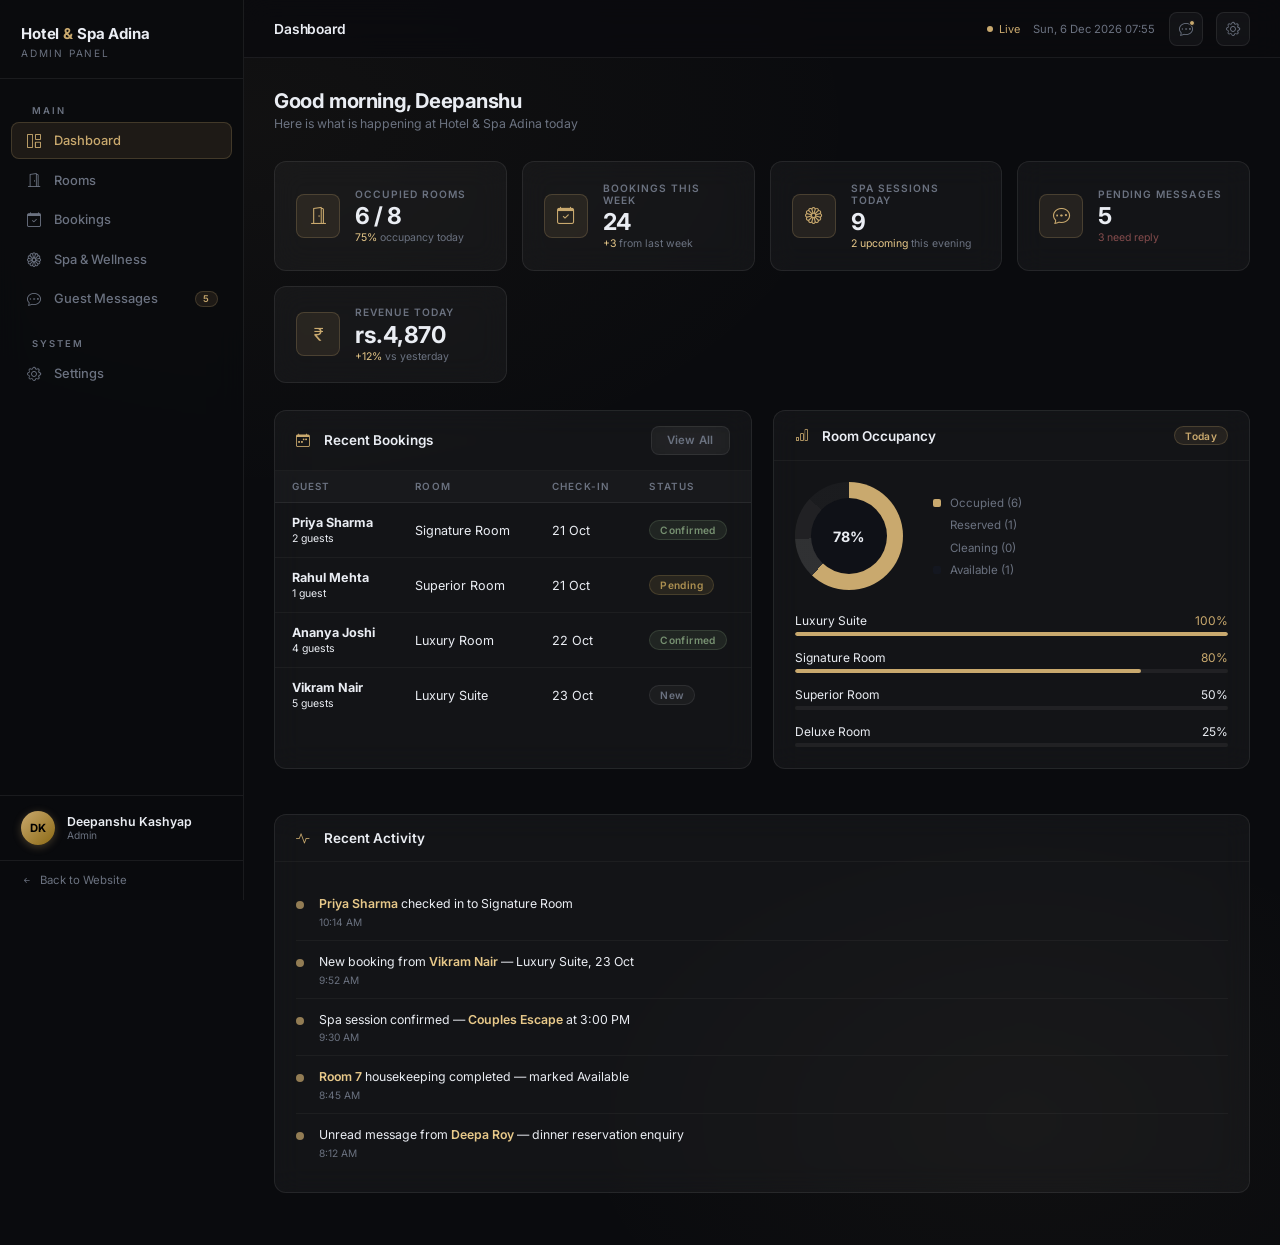
==== commit 2241d863: "Added search and status filter to the bookings table in admin panel" ====
--- a/admin/index.html
+++ b/admin/index.html
@@ -987,6 +987,8 @@
             </div>
         </main>
     </div>
+  <!-- Admin Panel Interactive JS (Deepanshu Kashyap) -->
+  <script src="../js/admin.js"></script>
 </body>
 
 </html>
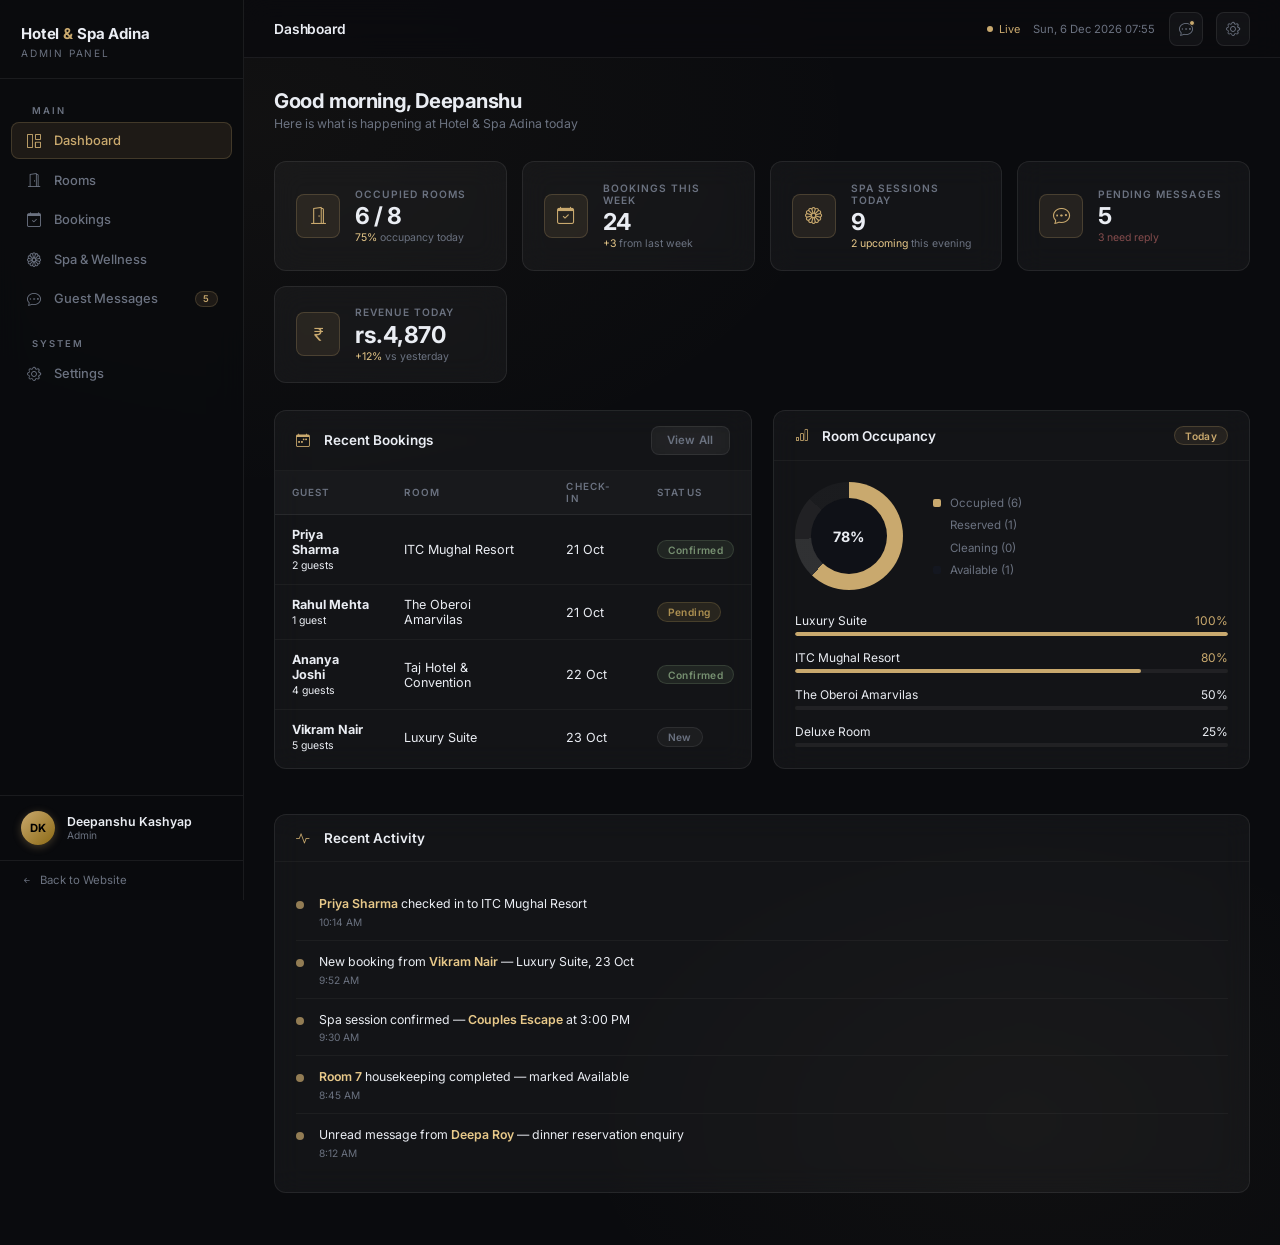
==== commit 2251ffed: "refactor(hotels): remove mock template rooms and standardize full system around genuine Agra and Mat" ====
--- a/admin/index.html
+++ b/admin/index.html
@@ -1,4 +1,4 @@
-﻿<!DOCTYPE html>
+<!DOCTYPE html>
 <html lang="en">
 
 <head>
@@ -7,7 +7,7 @@
     <title>Admin Panel | Hotel &amp; Spa Adina</title>
     <meta name="description" content="Internal admin dashboard for Hotel &amp; Spa Adina staff." />
     <link rel="stylesheet" href="https://cdn.jsdelivr.net/npm/bootstrap-icons@1.11.3/font/bootstrap-icons.min.css" />
-    <link rel="stylesheet" href="admin.css" />
+    <link rel="stylesheet" href="../css/admin.css" />
 </head>
 
 <body>
@@ -119,21 +119,21 @@
                                     <tr>
                                         <td><strong>Priya Sharma</strong><br /><small style="color:var(--muted)">2
                                                 guests</small></td>
-                                        <td>Signature Room</td>
+                                        <td>ITC Mughal Resort</td>
                                         <td>21 Oct</td>
                                         <td><span class="badge badge-success">Confirmed</span></td>
                                     </tr>
                                     <tr>
                                         <td><strong>Rahul Mehta</strong><br /><small style="color:var(--muted)">1
                                                 guest</small></td>
-                                        <td>Superior Room</td>
+                                        <td>The Oberoi Amarvilas</td>
                                         <td>21 Oct</td>
                                         <td><span class="badge badge-warning">Pending</span></td>
                                     </tr>
                                     <tr>
                                         <td><strong>Ananya Joshi</strong><br /><small style="color:var(--muted)">4
                                                 guests</small></td>
-                                        <td>Luxury Room</td>
+                                        <td>Taj Hotel & Convention</td>
                                         <td>22 Oct</td>
                                         <td><span class="badge badge-success">Confirmed</span></td>
                                     </tr>
@@ -183,7 +183,7 @@
                                 <div>
                                     <div
                                         style="display:flex;justify-content:space-between;font-size:.8rem;margin-bottom:.3rem">
-                                        <span>Signature Room</span><span style="color:var(--gold)">80%</span></div>
+                                        <span>ITC Mughal Resort</span><span style="color:var(--gold)">80%</span></div>
                                     <div class="occ-bar">
                                         <div class="occ-fill" style="width:80%"></div>
                                     </div>
@@ -191,7 +191,7 @@
                                 <div>
                                     <div
                                         style="display:flex;justify-content:space-between;font-size:.8rem;margin-bottom:.3rem">
-                                        <span>Superior Room</span><span style="color:var(--muted)">50%</span></div>
+                                        <span>The Oberoi Amarvilas</span><span style="color:var(--muted)">50%</span></div>
                                     <div class="occ-bar">
                                         <div class="occ-fill" style="width:50%;background:var(--info)"></div>
                                     </div>
@@ -217,7 +217,7 @@
                         <div class="activity-item">
                             <div class="activity-dot gold"></div>
                             <div class="activity-body">
-                                <div class="activity-text"><strong>Priya Sharma</strong> checked in to Signature Room
+                                <div class="activity-text"><strong>Priya Sharma</strong> checked in to ITC Mughal Resort
                                 </div>
                                 <div class="activity-time">10:14 AM</div>
                             </div>
@@ -315,11 +315,11 @@
                             <tbody>
                                 <tr>
                                     <td style="color:var(--muted)">#R01</td>
-                                    <td><strong>Superior Room</strong></td>
+                                    <td><strong>The Oberoi Amarvilas</strong></td>
                                     <td>30 m2</td>
                                     <td>1 guest</td>
                                     <td>Queen bed</td>
-                                    <td style="color:var(--gold);font-weight:600">rs.115</td>
+                                    <td style="color:var(--gold);font-weight:600">rs.18,500</td>
                                     <td><span class="badge badge-success">Available</span></td>
                                     <td>
                                         <div class="occ-bar-wrap">
@@ -331,11 +331,11 @@
                                 </tr>
                                 <tr>
                                     <td style="color:var(--muted)">#R02</td>
-                                    <td><strong>Signature Room</strong></td>
+                                    <td><strong>ITC Mughal Resort</strong></td>
                                     <td>70 m2</td>
                                     <td>2 guests</td>
                                     <td>King bed</td>
-                                    <td style="color:var(--gold);font-weight:600">rs.220</td>
+                                    <td style="color:var(--gold);font-weight:600">rs.9,200</td>
                                     <td><span class="badge badge-info">Occupied</span></td>
                                     <td>
                                         <div class="occ-bar-wrap">
@@ -351,7 +351,7 @@
                                     <td>50 m2</td>
                                     <td>3 guests</td>
                                     <td>King + sofa</td>
-                                    <td style="color:var(--gold);font-weight:600">rs.265</td>
+                                    <td style="color:var(--gold);font-weight:600">rs.7,800</td>
                                     <td><span class="badge badge-info">Occupied</span></td>
                                     <td>
                                         <div class="occ-bar-wrap">
@@ -363,11 +363,11 @@
                                 </tr>
                                 <tr>
                                     <td style="color:var(--muted)">#R04</td>
-                                    <td><strong>Luxury Room</strong></td>
+                                    <td><strong>Taj Hotel & Convention</strong></td>
                                     <td>50 m2</td>
                                     <td>4 guests</td>
                                     <td>King + twin</td>
-                                    <td style="color:var(--gold);font-weight:600">rs.289</td>
+                                    <td style="color:var(--gold);font-weight:600">rs.5,400</td>
                                     <td><span class="badge badge-info">Occupied</span></td>
                                     <td>
                                         <div class="occ-bar-wrap">
@@ -383,7 +383,7 @@
                                     <td>90 m2</td>
                                     <td>5 guests</td>
                                     <td>King + 2 twin</td>
-                                    <td style="color:var(--gold);font-weight:600">rs.320</td>
+                                    <td style="color:var(--gold);font-weight:600">rs.4,500</td>
                                     <td><span class="badge badge-info">Occupied</span></td>
                                     <td>
                                         <div class="occ-bar-wrap">
@@ -399,7 +399,7 @@
                                     <td>45 m2</td>
                                     <td>6 guests</td>
                                     <td>2 double beds</td>
-                                    <td style="color:var(--gold);font-weight:600">rs.344</td>
+                                    <td style="color:var(--gold);font-weight:600">rs.3,800</td>
                                     <td><span class="badge badge-success">Available</span></td>
                                     <td>
                                         <div class="occ-bar-wrap">
@@ -411,11 +411,11 @@
                                 </tr>
                                 <tr>
                                     <td style="color:var(--muted)">#R07</td>
-                                    <td><strong>Penthouse Room</strong></td>
+                                    <td><strong>Kadamb Resort</strong></td>
                                     <td>84 m2</td>
                                     <td>7 guests</td>
                                     <td>King + 3 twin</td>
-                                    <td style="color:var(--gold);font-weight:600">rs.389</td>
+                                    <td style="color:var(--gold);font-weight:600">rs.4,200</td>
                                     <td><span class="badge badge-info">Occupied</span></td>
                                     <td>
                                         <div class="occ-bar-wrap">
@@ -427,11 +427,11 @@
                                 </tr>
                                 <tr>
                                     <td style="color:var(--muted)">#R08</td>
-                                    <td><strong>Grand Group Suite</strong></td>
+                                    <td><strong>Hare Krishna Orchid</strong></td>
                                     <td>48 m2</td>
                                     <td>8 guests</td>
                                     <td>4 double beds</td>
-                                    <td style="color:var(--gold);font-weight:600">rs.499</td>
+                                    <td style="color:var(--gold);font-weight:600">rs.3,600</td>
                                     <td><span class="badge badge-info">Occupied</span></td>
                                     <td>
                                         <div class="occ-bar-wrap">
@@ -504,7 +504,7 @@
                                 <tr>
                                     <td style="color:var(--muted)">#BK-2601</td>
                                     <td><strong>Priya Sharma</strong></td>
-                                    <td>Signature Room</td>
+                                    <td>ITC Mughal Resort</td>
                                     <td>21 Oct</td>
                                     <td>24 Oct</td>
                                     <td>2</td>
@@ -514,7 +514,7 @@
                                 <tr>
                                     <td style="color:var(--muted)">#BK-2602</td>
                                     <td><strong>Rahul Mehta</strong></td>
-                                    <td>Superior Room</td>
+                                    <td>The Oberoi Amarvilas</td>
                                     <td>21 Oct</td>
                                     <td>22 Oct</td>
                                     <td>1</td>
@@ -524,7 +524,7 @@
                                 <tr>
                                     <td style="color:var(--muted)">#BK-2603</td>
                                     <td><strong>Ananya Joshi</strong></td>
-                                    <td>Luxury Room</td>
+                                    <td>Taj Hotel & Convention</td>
                                     <td>22 Oct</td>
                                     <td>25 Oct</td>
                                     <td>4</td>
@@ -554,7 +554,7 @@
                                 <tr>
                                     <td style="color:var(--muted)">#BK-2606</td>
                                     <td><strong>Arjun Rathi</strong></td>
-                                    <td>Penthouse Room</td>
+                                    <td>Kadamb Resort</td>
                                     <td>25 Oct</td>
                                     <td>27 Oct</td>
                                     <td>3</td>
@@ -574,7 +574,7 @@
                                 <tr>
                                     <td style="color:var(--muted)">#BK-2597</td>
                                     <td><strong>Kartik Sen</strong></td>
-                                    <td>Grand Group Suite</td>
+                                    <td>Hare Krishna Orchid</td>
                                     <td>13 Oct</td>
                                     <td>17 Oct</td>
                                     <td>8</td>
@@ -831,7 +831,7 @@
                                 <div><span class="msg-name">Priya Sharma</span><span class="msg-time">20 Oct, 11:00
                                         AM</span><span class="badge badge-success"
                                         style="margin-left:.5rem;font-size:.62rem">Replied</span></div>
-                                <div class="msg-text">We had an amazing stay! The Signature Room was beautiful. Will
+                                <div class="msg-text">We had an amazing stay! The ITC Mughal Resort was beautiful. Will
                                     definitely be coming back. Please add us to the newsletter.</div>
                                 <div style="margin-top:.5rem"><span class="badge badge-muted">Feedback</span></div>
                             </div>
--- a/css/admin.css
+++ b/css/admin.css
@@ -0,0 +1,619 @@
+﻿/* =========================================================
+   Hotel & Spa Adina — Admin Panel
+   Theme: Premium Dark Glassmorphism
+   Palette: Near-black + gold only. No rainbow indicators.
+   Author: Deepanshu Kashyap
+   ========================================================= */
+
+@import url("https://fonts.googleapis.com/css2?family=Inter:wght@300;400;500;600;700&display=swap");
+
+/* ── Tokens ── */
+:root {
+  /* Base surfaces */
+  --bg:          #0a0b0e;
+  --bg2:         #0f1117;
+  --bg3:         #141720;
+
+  /* Glass layers */
+  --glass:       rgba(255, 255, 255, 0.04);
+  --glass-hover: rgba(255, 255, 255, 0.07);
+  --glass-border:rgba(255, 255, 255, 0.08);
+  --glass-blur:  blur(14px);
+
+  /* Sidebar */
+  --sidebar:     rgba(10, 11, 14, 0.92);
+  --sidebar-w:   244px;
+
+  /* Accent — single accent system */
+  --gold:        #c9a96e;
+  --gold-light:  #e8c98a;
+  --gold-dim:    rgba(201, 169, 110, 0.10);
+  --gold-border: rgba(201, 169, 110, 0.22);
+  --gold-glow:   0 0 20px rgba(201, 169, 110, 0.10);
+
+  /* Text */
+  --text:        #eaedf3;
+  --text-muted:  #6b7280;
+  --text-subtle: rgba(234, 237, 243, 0.5);
+
+  /* Borders */
+  --border:      rgba(255, 255, 255, 0.07);
+  --border-soft: rgba(255, 255, 255, 0.04);
+
+  /* State colors — muted, not neon */
+  --c-ok:        rgba(134, 163, 127, 0.85);   /* soft sage green */
+  --c-warn:      rgba(196, 163, 90, 0.85);    /* warm amber */
+  --c-off:       rgba(160, 90, 90, 0.80);     /* muted rose */
+  --c-info:      rgba(140, 150, 170, 0.85);   /* cool slate */
+
+  --radius:      12px;
+  --radius-sm:   8px;
+  --radius-xs:   5px;
+  --shadow:      0 8px 32px rgba(0, 0, 0, 0.45);
+  --shadow-sm:   0 2px 12px rgba(0, 0, 0, 0.30);
+  --transition:  0.22s ease;
+}
+
+/* ── Reset ── */
+*, *::before, *::after { box-sizing: border-box; margin: 0; padding: 0; }
+html { font-size: 15px; scroll-behavior: smooth; }
+body {
+  font-family: "Inter", system-ui, sans-serif;
+  background: var(--bg);
+  color: var(--text);
+  min-height: 100vh;
+  display: flex;
+  /* Subtle noise texture for depth */
+  background-image:
+    radial-gradient(ellipse 80% 50% at 20% 10%, rgba(201,169,110,0.04) 0%, transparent 60%),
+    radial-gradient(ellipse 60% 40% at 80% 90%, rgba(201,169,110,0.03) 0%, transparent 60%);
+}
+
+/* ═══════════════════════════════════
+   SIDEBAR
+═══════════════════════════════════ */
+.admin-sidebar {
+  width: var(--sidebar-w);
+  background: var(--sidebar);
+  backdrop-filter: var(--glass-blur);
+  -webkit-backdrop-filter: var(--glass-blur);
+  border-right: 1px solid var(--border);
+  display: flex;
+  flex-direction: column;
+  position: fixed;
+  top: 0; left: 0; bottom: 0;
+  z-index: 100;
+  overflow-y: auto;
+}
+
+.sidebar-brand {
+  padding: 1.6rem 1.4rem 1.3rem;
+  border-bottom: 1px solid var(--border);
+}
+.sidebar-brand-name {
+  font-size: 1rem;
+  font-weight: 700;
+  color: var(--text);
+  letter-spacing: -.01em;
+}
+.sidebar-brand-name span { color: var(--gold); }
+.sidebar-brand-sub {
+  font-size: 0.67rem;
+  color: var(--text-muted);
+  text-transform: uppercase;
+  letter-spacing: 0.18em;
+  margin-top: 0.25rem;
+}
+
+.sidebar-section-label {
+  font-size: 0.63rem;
+  text-transform: uppercase;
+  letter-spacing: 0.2em;
+  color: var(--text-muted);
+  padding: 1.2rem 1.4rem 0.4rem;
+  font-weight: 600;
+}
+
+.sidebar-nav { padding: 0.5rem 0.75rem; flex: 1; }
+
+.sidebar-link {
+  display: flex;
+  align-items: center;
+  gap: 0.75rem;
+  padding: 0.62rem 0.85rem;
+  border-radius: var(--radius-sm);
+  color: var(--text-muted);
+  text-decoration: none;
+  font-size: 0.86rem;
+  font-weight: 500;
+  transition: var(--transition);
+  margin-bottom: 2px;
+  border: 1px solid transparent;
+}
+.sidebar-link i { font-size: 0.95rem; width: 18px; text-align: center; flex-shrink: 0; }
+.sidebar-link:hover {
+  background: var(--glass);
+  color: var(--text);
+  border-color: var(--glass-border);
+}
+
+/* ── CSS :target panel switching ── */
+#panel-dashboard { display: block; }
+#panel-rooms, #panel-bookings, #panel-spa,
+#panel-messages, #panel-settings { display: none; }
+
+#panel-rooms:target, #panel-bookings:target, #panel-spa:target,
+#panel-messages:target, #panel-settings:target { display: block; }
+
+/* Hide dashboard when another panel is targeted */
+body:has(#panel-rooms:target)     #panel-dashboard,
+body:has(#panel-bookings:target)  #panel-dashboard,
+body:has(#panel-spa:target)       #panel-dashboard,
+body:has(#panel-messages:target)  #panel-dashboard,
+body:has(#panel-settings:target)  #panel-dashboard { display: none; }
+
+/* ── Active sidebar link ── */
+body:not(:has(#panel-rooms:target)):not(:has(#panel-bookings:target)):not(:has(#panel-spa:target)):not(:has(#panel-messages:target)):not(:has(#panel-settings:target)) .link-dashboard,
+body:has(#panel-dashboard:target) .link-dashboard,
+body:has(#panel-rooms:target)     .link-rooms,
+body:has(#panel-bookings:target)  .link-bookings,
+body:has(#panel-spa:target)       .link-spa,
+body:has(#panel-messages:target)  .link-messages,
+body:has(#panel-settings:target)  .link-settings {
+  background: var(--gold-dim);
+  color: var(--gold);
+  border-color: var(--gold-border);
+}
+
+/* ── Topbar title switching ── */
+#title-dashboard, #title-rooms, #title-bookings,
+#title-spa, #title-messages, #title-settings { display: none; }
+
+body:not(:has(#panel-rooms:target)):not(:has(#panel-bookings:target)):not(:has(#panel-spa:target)):not(:has(#panel-messages:target)):not(:has(#panel-settings:target)) #title-dashboard { display: inline; }
+body:has(#panel-rooms:target)    #title-rooms    { display: inline; }
+body:has(#panel-bookings:target) #title-bookings { display: inline; }
+body:has(#panel-spa:target)      #title-spa      { display: inline; }
+body:has(#panel-messages:target) #title-messages { display: inline; }
+body:has(#panel-settings:target) #title-settings { display: inline; }
+
+/* ── Sidebar footer / user ── */
+.sidebar-footer {
+  padding: 1rem 1.4rem;
+  border-top: 1px solid var(--border);
+}
+.sidebar-user { display: flex; align-items: center; gap: 0.8rem; }
+.sidebar-avatar {
+  width: 34px; height: 34px;
+  border-radius: 50%;
+  background: linear-gradient(135deg, var(--gold), #8b6914);
+  display: flex; align-items: center; justify-content: center;
+  font-size: 0.75rem; font-weight: 700; color: #000;
+  flex-shrink: 0;
+  box-shadow: 0 2px 8px rgba(201,169,110,0.3);
+}
+.sidebar-user-name  { font-size: 0.82rem; font-weight: 600; }
+.sidebar-user-role  { font-size: 0.68rem; color: var(--text-muted); }
+
+.back-to-site {
+  display: flex; align-items: center; gap: 0.5rem;
+  font-size: 0.76rem; color: var(--text-muted);
+  text-decoration: none;
+  padding: 0.85rem 1.4rem;
+  border-top: 1px solid var(--border);
+  transition: color var(--transition);
+}
+.back-to-site:hover { color: var(--gold); }
+
+/* ═══════════════════════════════════
+   MAIN CONTENT
+═══════════════════════════════════ */
+.admin-main {
+  margin-left: var(--sidebar-w);
+  flex: 1;
+  display: flex;
+  flex-direction: column;
+  min-height: 100vh;
+}
+
+/* ── Top Bar ── */
+.admin-topbar {
+  height: 58px;
+  background: rgba(10, 11, 14, 0.80);
+  backdrop-filter: var(--glass-blur);
+  -webkit-backdrop-filter: var(--glass-blur);
+  border-bottom: 1px solid var(--border);
+  display: flex;
+  align-items: center;
+  justify-content: space-between;
+  padding: 0 2rem;
+  position: sticky;
+  top: 0;
+  z-index: 50;
+}
+.topbar-title {
+  font-size: 0.92rem;
+  font-weight: 600;
+  color: var(--text);
+  letter-spacing: -.01em;
+}
+.topbar-actions { display: flex; align-items: center; gap: 0.9rem; }
+
+.topbar-badge {
+  position: relative;
+  display: flex; align-items: center; justify-content: center;
+  width: 34px; height: 34px;
+  border-radius: var(--radius-sm);
+  background: var(--glass);
+  border: 1px solid var(--glass-border);
+  cursor: pointer;
+  color: var(--text-muted);
+  font-size: 0.95rem;
+  text-decoration: none;
+  transition: var(--transition);
+}
+.topbar-badge:hover { color: var(--gold); border-color: var(--gold-border); }
+.badge-dot {
+  position: absolute; top: 7px; right: 7px;
+  width: 6px; height: 6px;
+  border-radius: 50%;
+  background: var(--gold);
+  border: 1px solid var(--bg2);
+}
+.topbar-date { font-size: 0.75rem; color: var(--text-muted); }
+.topbar-live { display: flex; align-items: center; gap: 0.4rem; font-size: 0.73rem; color: var(--gold); }
+.live-dot {
+  width: 6px; height: 6px; border-radius: 50%; background: var(--gold);
+  animation: pulse 2.5s infinite;
+}
+@keyframes pulse { 0%,100% { opacity: 1; } 50% { opacity: 0.25; } }
+
+/* ── Content Padding ── */
+.admin-content { padding: 2rem; flex: 1; }
+
+.page-header { margin-bottom: 2rem; }
+.page-header h1 { font-size: 1.35rem; font-weight: 700; color: var(--text); letter-spacing: -.02em; margin-bottom: .2rem; }
+.page-header p  { font-size: 0.82rem; color: var(--text-muted); }
+
+/* ═══════════════════════════════════
+   GLASS CARDS
+═══════════════════════════════════ */
+.card {
+  background: var(--glass);
+  border: 1px solid var(--glass-border);
+  border-radius: var(--radius);
+  overflow: hidden;
+  margin-bottom: 1.5rem;
+  backdrop-filter: var(--glass-blur);
+  -webkit-backdrop-filter: var(--glass-blur);
+  transition: border-color var(--transition), box-shadow var(--transition);
+}
+.card:hover {
+  border-color: rgba(255,255,255,0.12);
+  box-shadow: var(--shadow-sm);
+}
+
+.card-header {
+  display: flex; align-items: center; justify-content: space-between;
+  padding: 1rem 1.4rem;
+  border-bottom: 1px solid var(--border-soft);
+}
+.card-header h2 {
+  font-size: 0.9rem;
+  font-weight: 600;
+  color: var(--text);
+  display: flex; align-items: center; gap: 0.5rem;
+}
+.card-header h2 i { color: var(--gold); }
+.card-body { padding: 1.4rem; }
+
+/* ═══════════════════════════════════
+   STAT CARDS — glass, gold accent only
+═══════════════════════════════════ */
+.stats-grid {
+  display: grid;
+  grid-template-columns: repeat(auto-fit, minmax(190px, 1fr));
+  gap: 1rem;
+  margin-bottom: 1.8rem;
+}
+
+.stat-card {
+  background: var(--glass);
+  border: 1px solid var(--glass-border);
+  border-radius: var(--radius);
+  padding: 1.3rem 1.4rem;
+  display: flex;
+  align-items: center;
+  gap: 1rem;
+  backdrop-filter: var(--glass-blur);
+  -webkit-backdrop-filter: var(--glass-blur);
+  transition: var(--transition);
+}
+.stat-card:hover {
+  border-color: var(--gold-border);
+  box-shadow: var(--gold-glow);
+  transform: translateY(-1px);
+}
+/* Single icon style — no rainbow */
+.stat-icon {
+  width: 44px; height: 44px;
+  border-radius: var(--radius-sm);
+  background: var(--gold-dim);
+  border: 1px solid var(--gold-border);
+  display: flex; align-items: center; justify-content: center;
+  font-size: 1.15rem;
+  color: var(--gold);
+  flex-shrink: 0;
+}
+/* Override any colored variants back to gold */
+.stat-icon.gold,
+.stat-icon.green,
+.stat-icon.blue,
+.stat-icon.orange,
+.stat-icon.red {
+  background: var(--gold-dim);
+  border-color: var(--gold-border);
+  color: var(--gold);
+}
+
+.stat-label {
+  font-size: 0.68rem;
+  color: var(--text-muted);
+  text-transform: uppercase;
+  letter-spacing: 0.1em;
+  margin-bottom: 0.3rem;
+  font-weight: 600;
+}
+.stat-value { font-size: 1.55rem; font-weight: 700; color: var(--text); line-height: 1; letter-spacing: -.02em; }
+.stat-sub   { font-size: 0.7rem; color: var(--text-muted); margin-top: 0.25rem; }
+.stat-sub .up   { color: var(--gold-light); }
+.stat-sub .down { color: var(--c-off); }
+
+/* ═══════════════════════════════════
+   TABLE
+═══════════════════════════════════ */
+.admin-table-wrap { overflow-x: auto; }
+.admin-table { width: 100%; border-collapse: collapse; font-size: 0.84rem; }
+
+.admin-table th {
+  text-align: left;
+  padding: 0.65rem 1.1rem;
+  font-size: 0.66rem;
+  text-transform: uppercase;
+  letter-spacing: 0.12em;
+  color: var(--text-muted);
+  border-bottom: 1px solid var(--border);
+  background: rgba(255,255,255,0.02);
+  font-weight: 600;
+}
+.admin-table td {
+  padding: 0.8rem 1.1rem;
+  border-bottom: 1px solid var(--border-soft);
+  color: var(--text);
+  vertical-align: middle;
+}
+.admin-table tr:last-child td { border-bottom: none; }
+.admin-table tr:hover td { background: rgba(255,255,255,0.02); }
+
+/* ═══════════════════════════════════
+   STATUS BADGES — muted, monochrome
+═══════════════════════════════════ */
+.badge {
+  display: inline-block;
+  padding: 0.18rem 0.65rem;
+  border-radius: 50px;
+  font-size: 0.68rem;
+  font-weight: 600;
+  letter-spacing: 0.04em;
+}
+/* All badges use glass + gold or subtle muted tones */
+.badge-success { background: rgba(134,163,127,0.12); color: var(--c-ok); border: 1px solid rgba(134,163,127,0.2); }
+.badge-warning { background: rgba(196,163,90,0.12);  color: var(--c-warn); border: 1px solid rgba(196,163,90,0.2); }
+.badge-danger  { background: rgba(160,90,90,0.12);   color: var(--c-off);  border: 1px solid rgba(160,90,90,0.2); }
+.badge-info    { background: var(--glass);            color: var(--text-muted); border: 1px solid var(--glass-border); }
+.badge-gold    { background: var(--gold-dim);         color: var(--gold);   border: 1px solid var(--gold-border); }
+.badge-muted   { background: rgba(255,255,255,0.05);  color: var(--text-muted); border: 1px solid var(--border); }
+.badge-new     { background: var(--gold-dim);         color: var(--gold-light); border: 1px solid var(--gold-border); }
+
+/* Override .badge-info (was blue) to glass-neutral */
+.badge.badge-info { background: var(--glass); color: var(--text-muted); }
+
+/* ═══════════════════════════════════
+   BUTTONS
+═══════════════════════════════════ */
+.btn-admin {
+  display: inline-flex; align-items: center; gap: 0.4rem;
+  padding: 0.42rem 1rem;
+  border-radius: var(--radius-sm);
+  font-size: 0.76rem; font-weight: 600;
+  cursor: pointer; border: 1px solid transparent;
+  text-decoration: none;
+  transition: var(--transition);
+  letter-spacing: 0.02em;
+  font-family: inherit;
+}
+.btn-gold    { background: var(--gold); color: #000; border-color: var(--gold); }
+.btn-gold:hover { background: var(--gold-light); }
+
+.btn-outline {
+  background: var(--glass);
+  border-color: var(--glass-border);
+  color: var(--text-muted);
+  backdrop-filter: var(--glass-blur);
+}
+.btn-outline:hover { border-color: var(--gold-border); color: var(--gold); }
+
+.btn-ghost  { background: rgba(255,255,255,.04); color: var(--text-muted); border-color: var(--border); }
+.btn-ghost:hover { color: var(--text); }
+
+.btn-danger-outline { background: transparent; border-color: rgba(160,90,90,0.3); color: var(--c-off); }
+.btn-danger-outline:hover { background: rgba(160,90,90,0.08); }
+
+/* ═══════════════════════════════════
+   OCCUPANCY BAR — gold only
+═══════════════════════════════════ */
+.occ-bar-wrap { display: flex; align-items: center; gap: 0.75rem; }
+.occ-bar {
+  flex: 1; height: 4px;
+  background: rgba(255,255,255,0.06);
+  border-radius: 50px; overflow: hidden;
+}
+.occ-fill { height: 100%; border-radius: 50px; background: var(--gold); }
+.occ-label { font-size: 0.73rem; font-weight: 600; color: var(--text-muted); white-space: nowrap; }
+
+/* ═══════════════════════════════════
+   DONUT CHART — single gold + glass
+═══════════════════════════════════ */
+.donut-wrap { display: flex; align-items: center; gap: 2rem; }
+.donut {
+  width: 108px; height: 108px;
+  border-radius: 50%;
+  background: conic-gradient(
+    var(--gold)       0% 62%,
+    rgba(255,255,255,0.12) 62% 74%,
+    rgba(255,255,255,0.06) 74% 87%,
+    rgba(255,255,255,0.03) 87% 100%
+  );
+  position: relative; flex-shrink: 0;
+}
+.donut::after {
+  content: "78%";
+  position: absolute; inset: 16px;
+  border-radius: 50%;
+  background: var(--bg2);
+  display: flex; align-items: center; justify-content: center;
+  font-size: 0.95rem; font-weight: 700; color: var(--text);
+}
+.donut-legend { display: flex; flex-direction: column; gap: 0.55rem; }
+.donut-item   { display: flex; align-items: center; gap: 0.6rem; font-size: 0.77rem; color: var(--text-muted); }
+.donut-color  { width: 8px; height: 8px; border-radius: 2px; flex-shrink: 0; background: var(--gold); }
+
+/* ═══════════════════════════════════
+   ACTIVITY FEED — gold dots only
+═══════════════════════════════════ */
+.activity-item {
+  display: flex; align-items: flex-start; gap: 1rem;
+  padding: 0.8rem 0;
+  border-bottom: 1px solid var(--border-soft);
+}
+.activity-item:last-child { border-bottom: none; }
+.activity-dot {
+  width: 8px; height: 8px;
+  border-radius: 50%;
+  margin-top: 6px; flex-shrink: 0;
+  background: var(--gold);
+  opacity: 0.7;
+}
+/* All dot colors → gold */
+.activity-dot.gold,
+.activity-dot.green,
+.activity-dot.blue,
+.activity-dot.red   { background: var(--gold); }
+
+.activity-text { font-size: 0.82rem; color: var(--text); line-height: 1.5; }
+.activity-text strong { color: var(--gold-light); font-weight: 600; }
+.activity-time { font-size: 0.68rem; color: var(--text-muted); margin-top: 0.15rem; }
+
+/* ═══════════════════════════════════
+   MESSAGES
+═══════════════════════════════════ */
+.msg-item {
+  display: flex; align-items: flex-start; gap: 1rem;
+  padding: 1rem 0;
+  border-bottom: 1px solid var(--border-soft);
+}
+.msg-item:last-child { border-bottom: none; }
+
+.msg-avatar {
+  width: 36px; height: 36px; border-radius: 50%;
+  background: linear-gradient(135deg, var(--gold), #8b6914);
+  display: flex; align-items: center; justify-content: center;
+  font-size: 0.75rem; font-weight: 700; color: #000; flex-shrink: 0;
+}
+/* Remove colored avatar variants — all gold */
+.msg-avatar.blue,
+.msg-avatar.green,
+.msg-avatar.orange { background: linear-gradient(135deg, #4a5568, #2d3748); color: var(--text); }
+
+.msg-name { font-size: 0.86rem; font-weight: 600; }
+.msg-time { font-size: 0.69rem; color: var(--text-muted); margin-left: 0.5rem; }
+.msg-text { font-size: 0.81rem; color: var(--text-muted); margin-top: 0.2rem; line-height: 1.55; }
+
+.msg-unread { background: rgba(201,169,110,0.03); border-radius: var(--radius-sm); padding: 1rem; margin: 0 -1rem; }
+.msg-unread .msg-name::after {
+  content: "";
+  display: inline-block;
+  width: 5px; height: 5px;
+  background: var(--gold); border-radius: 50%;
+  margin-left: 6px; vertical-align: middle;
+}
+
+/* ═══════════════════════════════════
+   SETTINGS
+═══════════════════════════════════ */
+.setting-row {
+  display: flex; align-items: flex-start;
+  justify-content: space-between; gap: 2rem;
+  padding: 1.1rem 0;
+  border-bottom: 1px solid var(--border-soft);
+}
+.setting-row:last-child { border-bottom: none; }
+.setting-label { font-size: 0.86rem; font-weight: 600; margin-bottom: 0.2rem; }
+.setting-desc  { font-size: 0.76rem; color: var(--text-muted); }
+.setting-control { flex-shrink: 0; }
+
+.toggle-switch {
+  width: 38px; height: 20px;
+  background: rgba(255,255,255,0.08);
+  border: 1px solid var(--glass-border);
+  border-radius: 50px; position: relative;
+  display: inline-block; flex-shrink: 0;
+}
+.toggle-switch.on {
+  background: var(--gold-dim);
+  border-color: var(--gold-border);
+}
+.toggle-switch::after {
+  content: ""; position: absolute;
+  top: 2px; left: 2px;
+  width: 14px; height: 14px;
+  border-radius: 50%;
+  background: var(--text-muted);
+  transition: left var(--transition), background var(--transition);
+}
+.toggle-switch.on::after { left: 20px; background: var(--gold); }
+
+.setting-input {
+  background: rgba(255,255,255,0.04);
+  border: 1px solid var(--glass-border);
+  border-radius: var(--radius-sm);
+  padding: 0.42rem 0.85rem;
+  color: var(--text);
+  font-size: 0.84rem;
+  font-family: inherit;
+  width: 210px;
+  transition: border-color var(--transition);
+}
+.setting-input:focus { outline: none; border-color: var(--gold-border); }
+
+/* ═══════════════════════════════════
+   LAYOUT GRIDS
+═══════════════════════════════════ */
+.two-col   { display: grid; grid-template-columns: 1fr 1fr;     gap: 1.4rem; }
+.three-col { display: grid; grid-template-columns: 1fr 1fr 1fr; gap: 1.4rem; }
+
+/* ═══════════════════════════════════
+   RESPONSIVE
+═══════════════════════════════════ */
+@media (max-width: 960px) {
+  .two-col, .three-col { grid-template-columns: 1fr; }
+}
+@media (max-width: 768px) {
+  :root { --sidebar-w: 0px; }
+  .admin-sidebar { display: none; }
+  .admin-main { margin-left: 0; }
+  .stats-grid { grid-template-columns: 1fr 1fr; }
+}
+@media (max-width: 480px) {
+  .stats-grid { grid-template-columns: 1fr; }
+  .admin-content { padding: 1.2rem; }
+}
